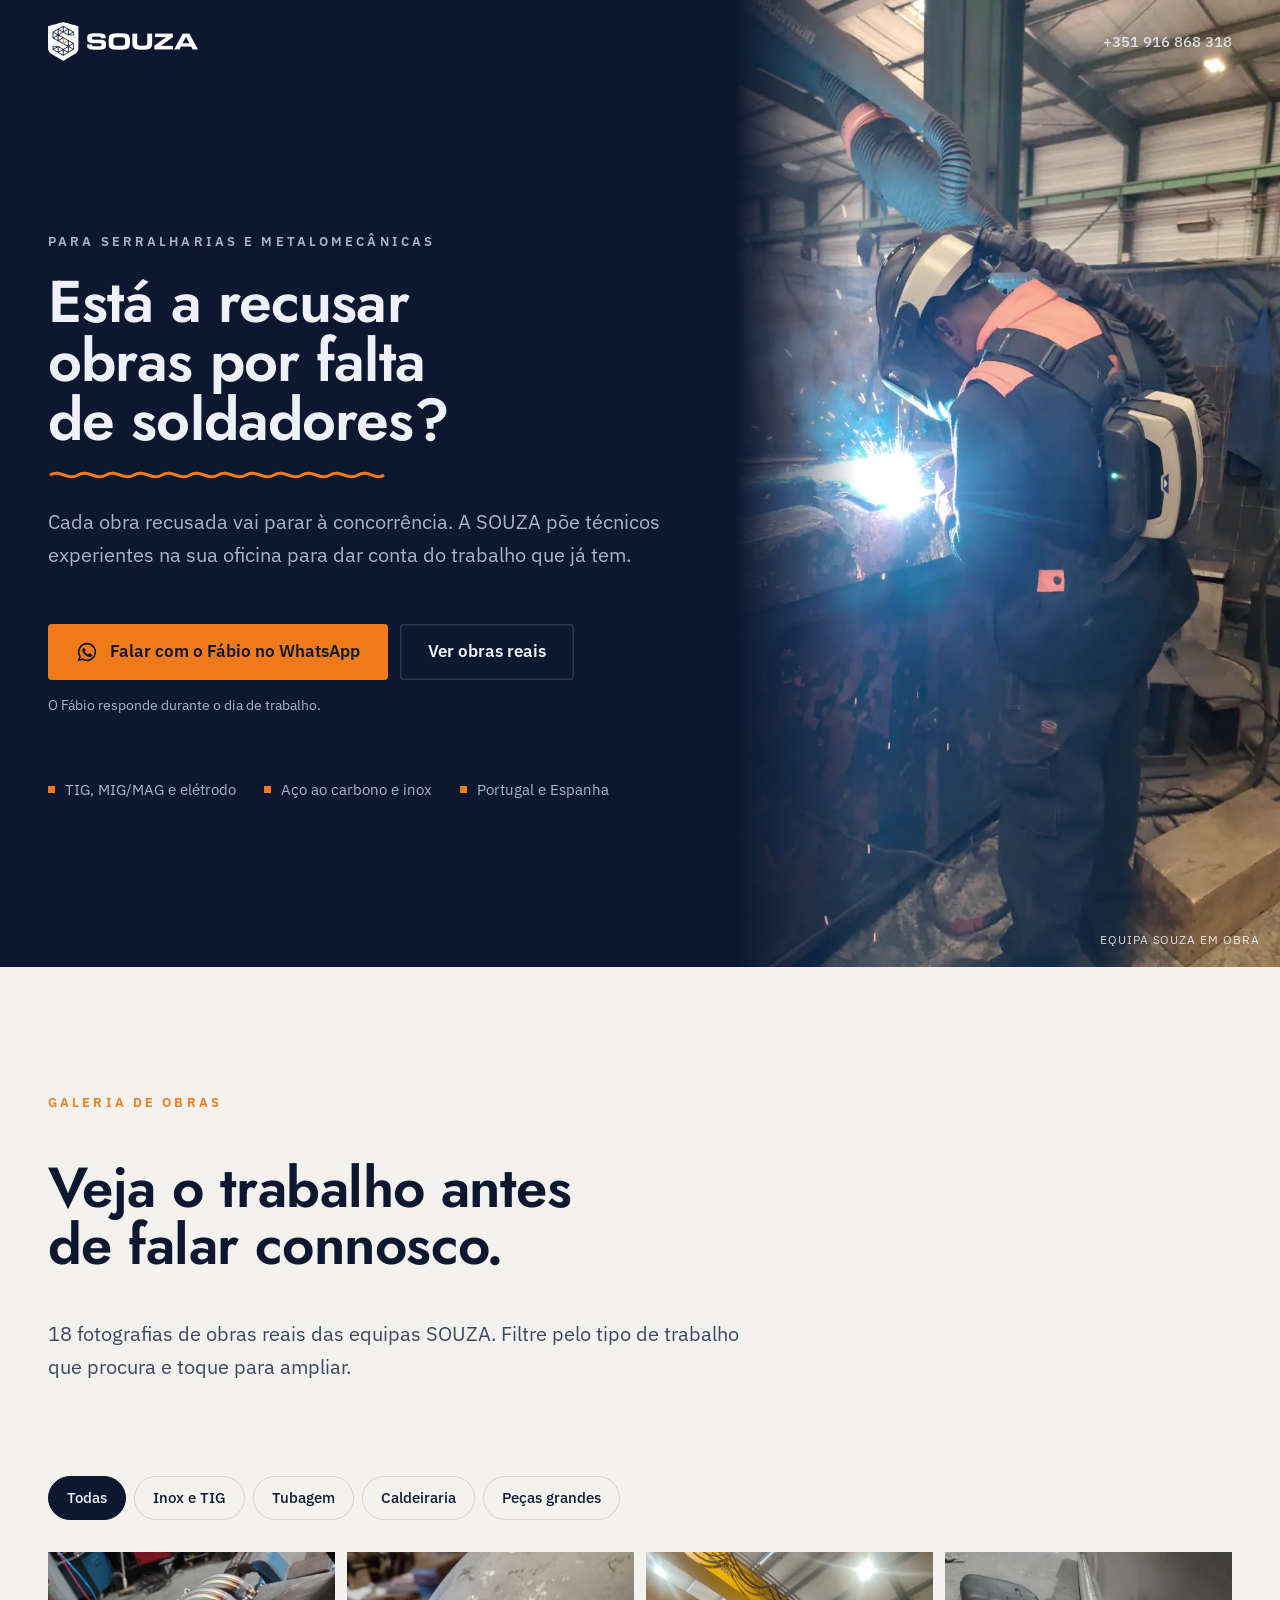
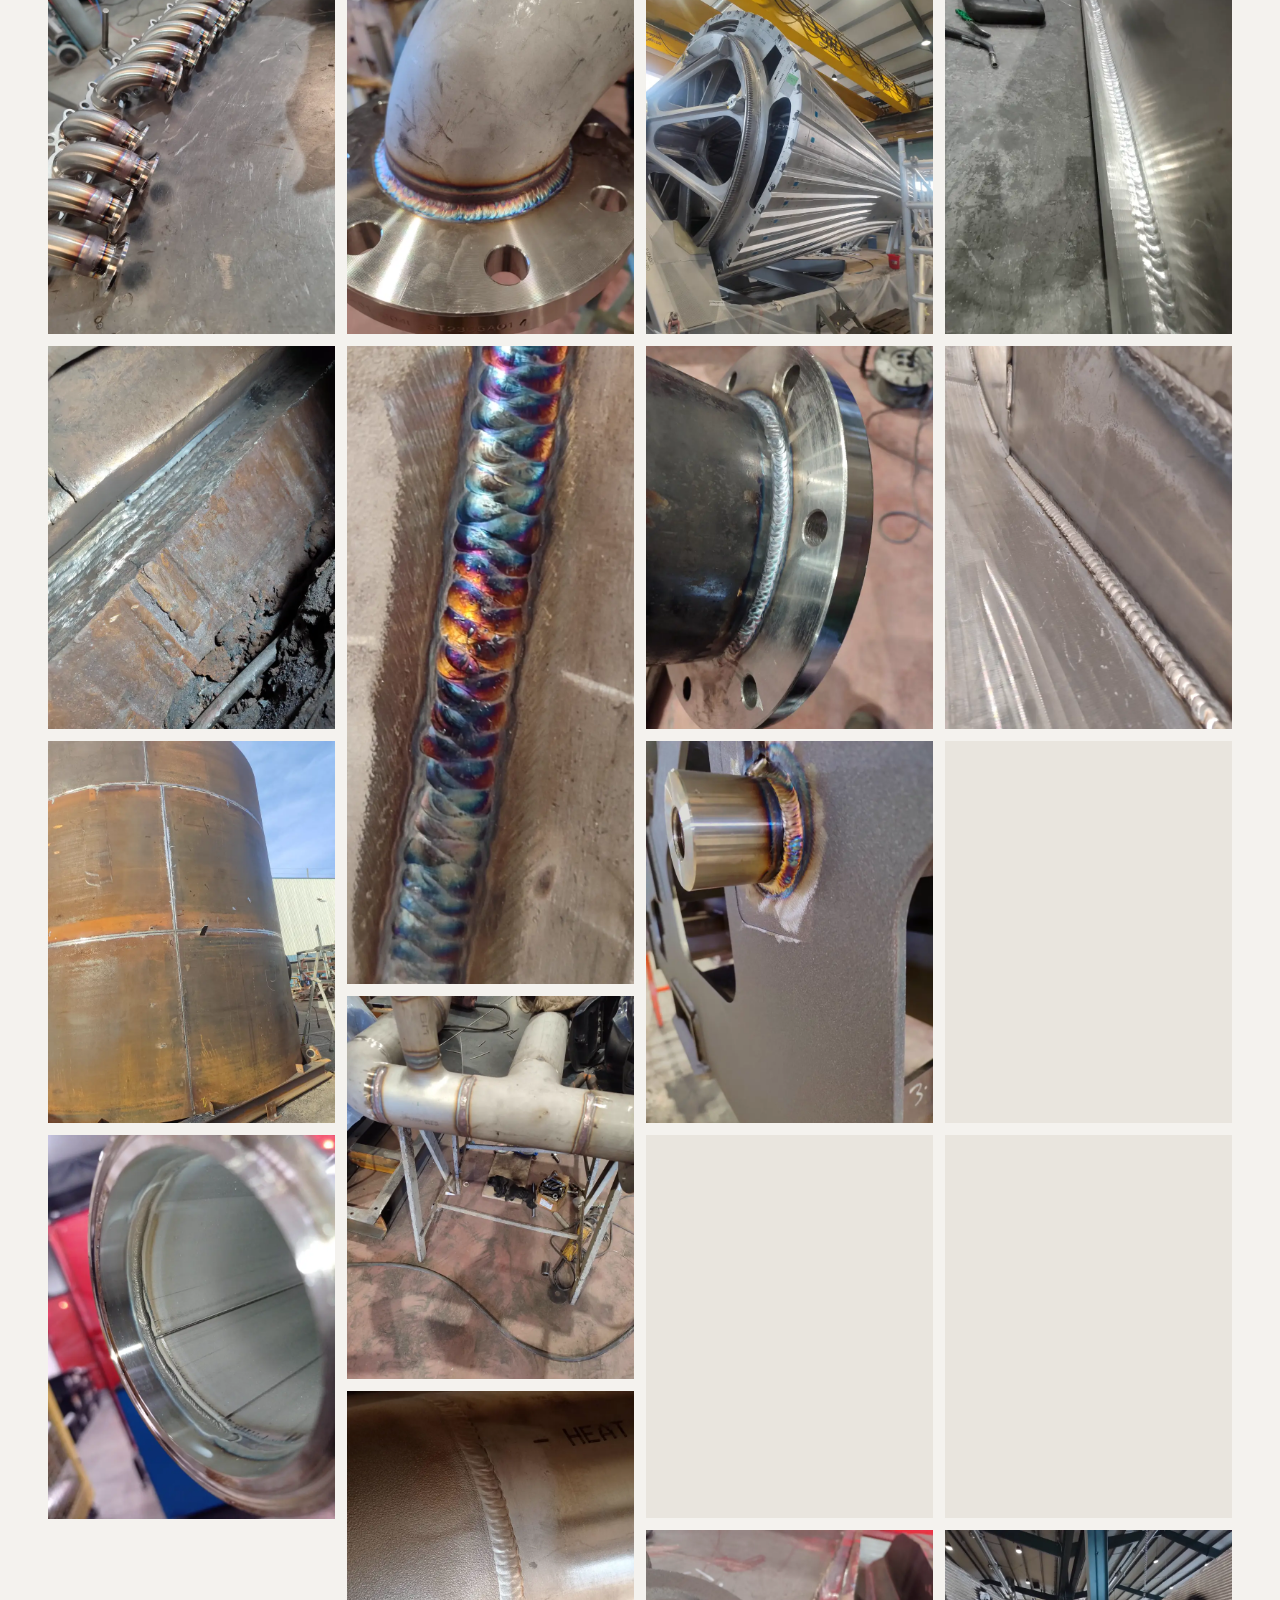
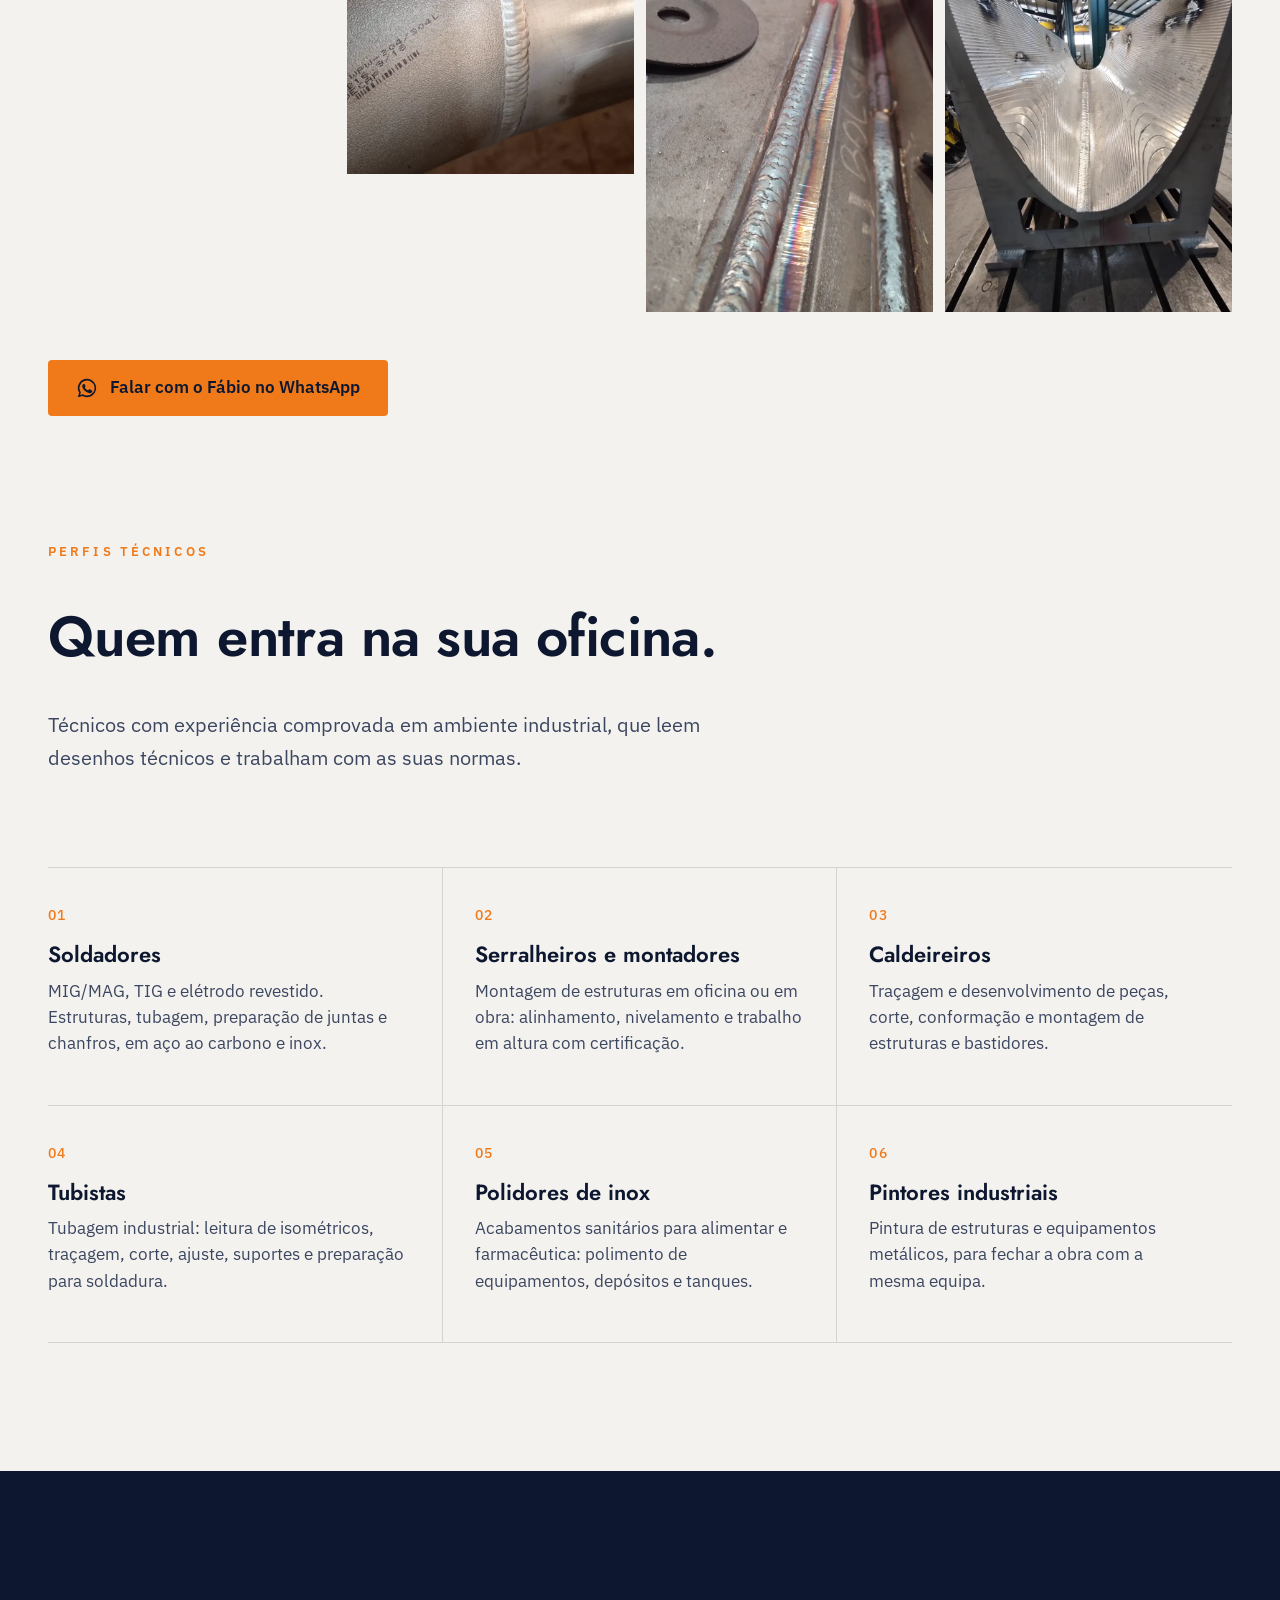
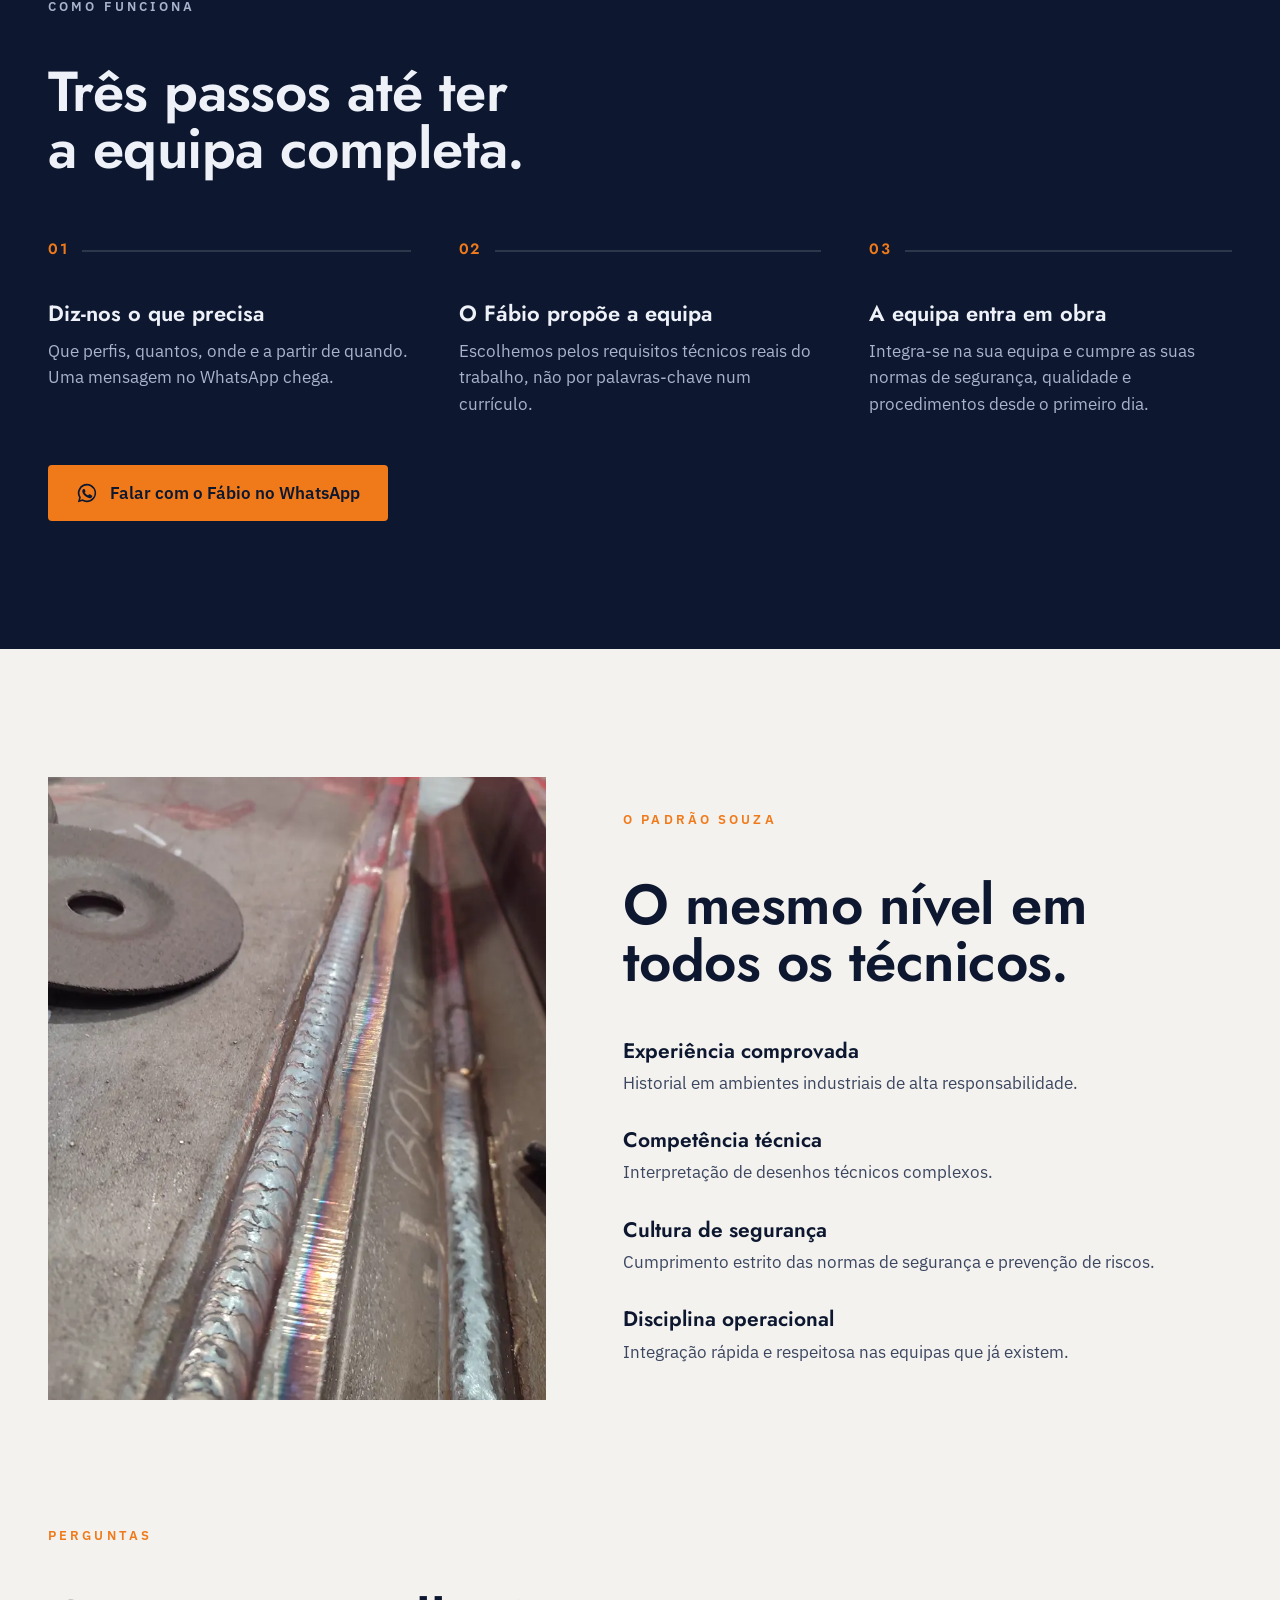
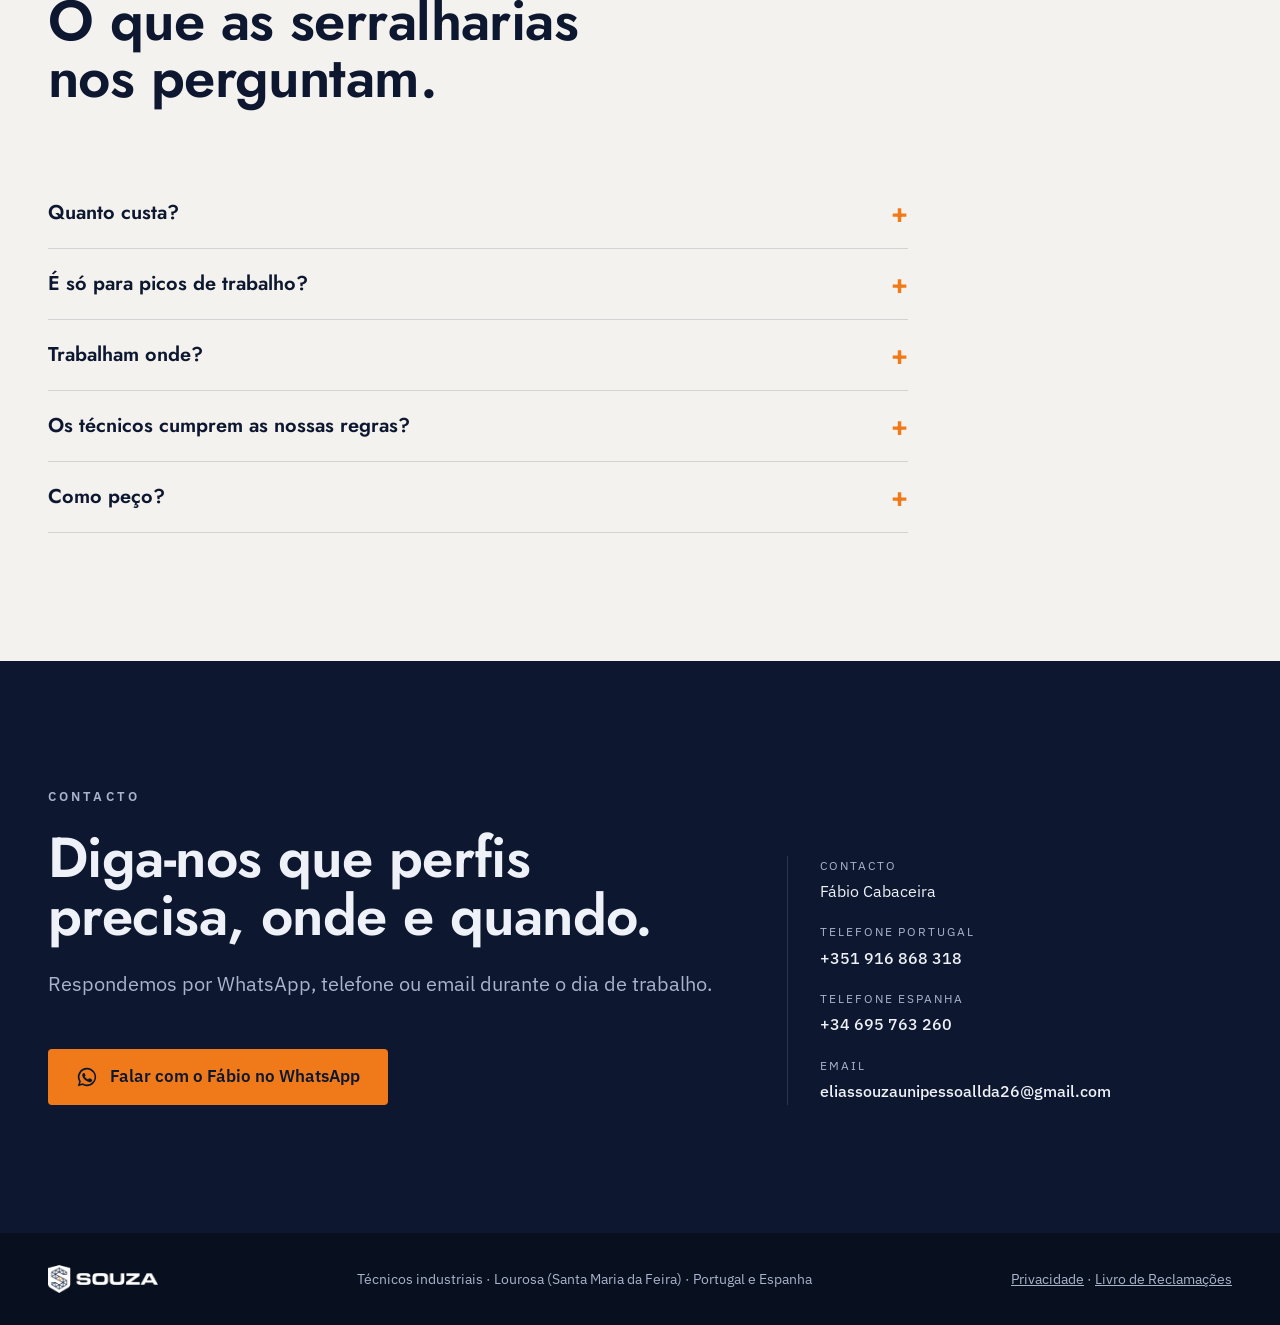
==== a/index.html @ f709b4a4 "Contacto das landings passa todo para o Fábio Co-Authored-By: Claude Opus 5.5 <noreply@anthropic.com" ====
<!doctype html><html lang="pt-PT" data-variante="A"><head><meta name="robots" content="noindex,nofollow"><meta charset="utf-8">
<meta name="viewport" content="width=device-width,initial-scale=1,viewport-fit=cover">
<title>Está a recusar obras por falta de soldadores? | SOUZA</title><meta name="description" content="Veja as obras reais das equipas SOUZA e reforce a sua serralharia com técnicos experientes em soldadura, tubagem e caldeiraria.">
<meta name="robots" content="noindex"><meta name="theme-color" content="#0d1830">
<meta property="og:title" content="Está a recusar obras por falta de soldadores? | SOUZA"><meta property="og:description" content="Veja as obras reais das equipas SOUZA e reforce a sua serralharia com técnicos experientes em soldadura, tubagem e caldeiraria."><meta property="og:type" content="website"><meta property="og:locale" content="pt_PT">
<link rel="icon" href="../assets/img/mark.webp"><link rel="preload" href="../assets/fonts/jost.woff2" as="font" type="font/woff2" crossorigin>
<link rel="stylesheet" href="../assets/souza.css"></head><body>
<main><header class="top"><div class="wrap"><img src="../assets/img/logo-h-branco.webp" width="480" height="124" alt="SOUZA"><a class="tel" href="tel:+351916868318">+351 916 868 318</a></div></header><section class="hero navy" aria-labelledby="h1"><div class="hero-grid">
<div class="hero-copy"><p class="eyebrow">Para serralharias e metalomecânicas</p><h1 id="h1">Está a recusar obras por falta de soldadores?</h1><svg class="bead" viewBox="0 0 340 14" aria-hidden="true"><path d="M2 7c10-6 18 6 28 0s18 6 28 0 18 6 28 0 18 6 28 0 18 6 28 0 18 6 28 0 18 6 28 0 18 6 28 0 18 6 28 0 18 6 28 0 18 6 28 0 18 6 26 0"/></svg><p class="lead">Cada obra recusada vai parar à concorrência. A SOUZA põe técnicos experientes na sua oficina para dar conta do trabalho que já tem.</p>
<div class="ctas"><a class="btn btn-wa" data-wa href="https://wa.me/351916868318"><svg viewBox="0 0 24 24" aria-hidden="true"><path fill="currentColor" d="M12 2a10 10 0 0 0-8.6 15.1L2 22l5-1.3A10 10 0 1 0 12 2Zm0 18.2a8.2 8.2 0 0 1-4.2-1.2l-.3-.2-3 .8.8-2.9-.2-.3A8.2 8.2 0 1 1 12 20.2Zm4.5-6.1c-.2-.1-1.5-.7-1.7-.8s-.4-.1-.6.1-.7.8-.8 1-.3.2-.5.1a6.7 6.7 0 0 1-3.3-2.9c-.2-.4.2-.4.7-1.3.1-.2 0-.3 0-.4l-.8-1.8c-.2-.5-.4-.4-.6-.4h-.5a1 1 0 0 0-.7.3 3 3 0 0 0-.9 2.2 5.2 5.2 0 0 0 1.1 2.8 11.9 11.9 0 0 0 4.6 4c1.7.7 2.4.8 3.2.7a2.8 2.8 0 0 0 1.8-1.3 2.3 2.3 0 0 0 .2-1.3c-.1-.1-.3-.2-.5-.3Z"/></svg>Falar com o Fábio no WhatsApp</a><a class="btn btn-ghost" href="#obras">Ver obras reais</a></div><p class="note">O Fábio responde durante o dia de trabalho.</p><ul class="facts"><li>TIG, MIG/MAG e elétrodo</li><li>Aço ao carbono e inox</li><li>Portugal e Espanha</li></ul></div>
<figure class="hero-media" style="margin:0"><img fetchpriority="high" src="../assets/img/f04-800.webp" srcset="../assets/img/f04-800.webp 800w, ../assets/img/f04-1400.webp 1400w" sizes="(max-width:900px) 100vw, 48vw" width="800" height="1422" alt="Soldador SOUZA a trabalhar, com máscara e proteção"><figcaption>Equipa SOUZA em obra</figcaption></figure>
</div></section><section class="paper" id="obras"><div class="wrap"><div class="sec-head rv"><p class="eyebrow">Galeria de obras</p>
<h2>Veja o trabalho antes de falar connosco.</h2><p class="lead">18 fotografias de obras reais das equipas SOUZA. Filtre pelo tipo de trabalho que procura e toque para ampliar.</p></div>
<div class="chips rv" role="group" aria-label="Filtrar por tipo de trabalho"><button class="chip" type="button" data-f="all" aria-pressed="true">Todas</button><button class="chip" type="button" data-f="inox" aria-pressed="false">Inox e TIG</button><button class="chip" type="button" data-f="tubagem" aria-pressed="false">Tubagem</button><button class="chip" type="button" data-f="caldeiraria" aria-pressed="false">Caldeiraria</button><button class="chip" type="button" data-f="grandes" aria-pressed="false">Peças grandes</button></div><div class="gal"><button type="button" data-t="tubagem" data-big="../assets/img/f01-1400.webp" aria-label="Ampliar: Curvas de tubagem soldadas, prontas para montagem"><img src="../assets/img/f01-800.webp" srcset="../assets/img/f01-800.webp 800w, ../assets/img/f01-1400.webp 1400w" sizes="(max-width:900px) 50vw, 25vw" width="800" height="1066" alt="Curvas de tubagem soldadas, prontas para montagem" loading=lazy decoding=async></button><button type="button" data-t="caldeiraria" data-big="../assets/img/f06-1400.webp" aria-label="Ampliar: Junta soldada em chapa grossa de aço ao carbono"><img src="../assets/img/f06-800.webp" srcset="../assets/img/f06-800.webp 800w, ../assets/img/f06-1400.webp 1400w" sizes="(max-width:900px) 50vw, 25vw" width="800" height="1066" alt="Junta soldada em chapa grossa de aço ao carbono" loading=lazy decoding=async></button><button type="button" data-t="caldeiraria" data-big="../assets/img/f07-1400.webp" aria-label="Ampliar: Virola de aço calandrada e soldada"><img src="../assets/img/f07-800.webp" srcset="../assets/img/f07-800.webp 800w, ../assets/img/f07-1400.webp 1400w" sizes="(max-width:900px) 50vw, 25vw" width="800" height="1066" alt="Virola de aço calandrada e soldada" loading=lazy decoding=async></button><button type="button" data-t="tubagem inox" data-big="../assets/img/f08-1400.webp" aria-label="Ampliar: Anel em inox soldado e acabado"><img src="../assets/img/f08-800.webp" srcset="../assets/img/f08-800.webp 800w, ../assets/img/f08-1400.webp 1400w" sizes="(max-width:900px) 50vw, 25vw" width="800" height="1070" alt="Anel em inox soldado e acabado" loading=lazy decoding=async></button><button type="button" data-t="tubagem inox" data-big="../assets/img/f10-1400.webp" aria-label="Ampliar: Curva em inox soldada a flange, com coloração TIG"><img src="../assets/img/f10-800.webp" srcset="../assets/img/f10-800.webp 800w, ../assets/img/f10-1400.webp 1400w" sizes="(max-width:900px) 50vw, 25vw" width="800" height="1066" alt="Curva em inox soldada a flange, com coloração TIG" loading=lazy decoding=async></button><button type="button" data-t="inox" data-big="../assets/img/f11-1400.webp" aria-label="Ampliar: Cordão TIG em inox com coloração de calor"><img src="../assets/img/f11-800.webp" srcset="../assets/img/f11-800.webp 800w, ../assets/img/f11-1400.webp 1400w" sizes="(max-width:900px) 50vw, 25vw" width="800" height="1778" alt="Cordão TIG em inox com coloração de calor" loading=lazy decoding=async></button><button type="button" data-t="tubagem inox" data-big="../assets/img/f12-1400.webp" aria-label="Ampliar: Tubagem em inox montada em bancada"><img src="../assets/img/f12-800.webp" srcset="../assets/img/f12-800.webp 800w, ../assets/img/f12-1400.webp 1400w" sizes="(max-width:900px) 50vw, 25vw" width="800" height="1066" alt="Tubagem em inox montada em bancada" loading=lazy decoding=async></button><button type="button" data-t="tubagem inox" data-big="../assets/img/f13-1400.webp" aria-label="Ampliar: Soldadura circunferencial em tubo de inox"><img src="../assets/img/f13-800.webp" srcset="../assets/img/f13-800.webp 800w, ../assets/img/f13-1400.webp 1400w" sizes="(max-width:900px) 50vw, 25vw" width="800" height="1070" alt="Soldadura circunferencial em tubo de inox" loading=lazy decoding=async></button><button type="button" data-t="grandes" data-big="../assets/img/f15-1400.webp" aria-label="Ampliar: Peça de grande dimensão em montagem na nave"><img src="../assets/img/f15-800.webp" srcset="../assets/img/f15-800.webp 800w, ../assets/img/f15-1400.webp 1400w" sizes="(max-width:900px) 50vw, 25vw" width="800" height="1066" alt="Peça de grande dimensão em montagem na nave" loading=lazy decoding=async></button><button type="button" data-t="tubagem" data-big="../assets/img/f16-1400.webp" aria-label="Ampliar: Flange soldada a tubo de aço"><img src="../assets/img/f16-800.webp" srcset="../assets/img/f16-800.webp 800w, ../assets/img/f16-1400.webp 1400w" sizes="(max-width:900px) 50vw, 25vw" width="800" height="1066" alt="Flange soldada a tubo de aço" loading=lazy decoding=async></button><button type="button" data-t="caldeiraria" data-big="../assets/img/f17-1400.webp" aria-label="Ampliar: Soldadura em veio e chapa de máquina"><img src="../assets/img/f17-800.webp" srcset="../assets/img/f17-800.webp 800w, ../assets/img/f17-1400.webp 1400w" sizes="(max-width:900px) 50vw, 25vw" width="800" height="1066" alt="Soldadura em veio e chapa de máquina" loading=lazy decoding=async></button><button type="button" data-t="inox grandes" data-big="../assets/img/f18-1400.webp" aria-label="Ampliar: Cordão contínuo sobre superfície fresada em alumínio"><img src="../assets/img/f18-800.webp" srcset="../assets/img/f18-800.webp 800w, ../assets/img/f18-1400.webp 1400w" sizes="(max-width:900px) 50vw, 25vw" width="800" height="1066" alt="Cordão contínuo sobre superfície fresada em alumínio" loading=lazy decoding=async></button><button type="button" data-t="inox" data-big="../assets/img/f20-1400.webp" aria-label="Ampliar: Cordão longo de soldadura em chapa"><img src="../assets/img/f20-800.webp" srcset="../assets/img/f20-800.webp 800w, ../assets/img/f20-1400.webp 1400w" sizes="(max-width:900px) 50vw, 25vw" width="800" height="1066" alt="Cordão longo de soldadura em chapa" loading=lazy decoding=async></button><button type="button" data-t="inox grandes" data-big="../assets/img/f22-1400.webp" aria-label="Ampliar: Cordão de soldadura em chapa de grande dimensão"><img src="../assets/img/f22-800.webp" srcset="../assets/img/f22-800.webp 800w, ../assets/img/f22-1400.webp 1400w" sizes="(max-width:900px) 50vw, 25vw" width="800" height="1066" alt="Cordão de soldadura em chapa de grande dimensão" loading=lazy decoding=async></button><button type="button" data-t="caldeiraria" data-big="../assets/img/f24-1400.webp" aria-label="Ampliar: Cordões de soldadura sobre placa de aço"><img src="../assets/img/f24-800.webp" srcset="../assets/img/f24-800.webp 800w, ../assets/img/f24-1400.webp 1400w" sizes="(max-width:900px) 50vw, 25vw" width="800" height="1066" alt="Cordões de soldadura sobre placa de aço" loading=lazy decoding=async></button><button type="button" data-t="grandes" data-big="../assets/img/f25-1400.webp" aria-label="Ampliar: Superfície curva de grande dimensão com cordões"><img src="../assets/img/f25-800.webp" srcset="../assets/img/f25-800.webp 800w, ../assets/img/f25-1400.webp 1400w" sizes="(max-width:900px) 50vw, 25vw" width="800" height="1066" alt="Superfície curva de grande dimensão com cordões" loading=lazy decoding=async></button><button type="button" data-t="grandes caldeiraria" data-big="../assets/img/f26-1400.webp" aria-label="Ampliar: Estrutura de reforço em aço, soldada em série"><img src="../assets/img/f26-800.webp" srcset="../assets/img/f26-800.webp 800w, ../assets/img/f26-1400.webp 1400w" sizes="(max-width:900px) 50vw, 25vw" width="800" height="1066" alt="Estrutura de reforço em aço, soldada em série" loading=lazy decoding=async></button><button type="button" data-t="grandes" data-big="../assets/img/f27-1400.webp" aria-label="Ampliar: Berço de grande dimensão em montagem"><img src="../assets/img/f27-800.webp" srcset="../assets/img/f27-800.webp 800w, ../assets/img/f27-1400.webp 1400w" sizes="(max-width:900px) 50vw, 25vw" width="800" height="1066" alt="Berço de grande dimensão em montagem" loading=lazy decoding=async></button></div>
<dialog class="lb"><form method="dialog"><button aria-label="Fechar">×</button></form><img src="" alt="" width="800" height="1066"><p></p></dialog>
<div class="ctas rv"><a class="btn btn-wa" data-wa href="https://wa.me/351916868318"><svg viewBox="0 0 24 24" aria-hidden="true"><path fill="currentColor" d="M12 2a10 10 0 0 0-8.6 15.1L2 22l5-1.3A10 10 0 1 0 12 2Zm0 18.2a8.2 8.2 0 0 1-4.2-1.2l-.3-.2-3 .8.8-2.9-.2-.3A8.2 8.2 0 1 1 12 20.2Zm4.5-6.1c-.2-.1-1.5-.7-1.7-.8s-.4-.1-.6.1-.7.8-.8 1-.3.2-.5.1a6.7 6.7 0 0 1-3.3-2.9c-.2-.4.2-.4.7-1.3.1-.2 0-.3 0-.4l-.8-1.8c-.2-.5-.4-.4-.6-.4h-.5a1 1 0 0 0-.7.3 3 3 0 0 0-.9 2.2 5.2 5.2 0 0 0 1.1 2.8 11.9 11.9 0 0 0 4.6 4c1.7.7 2.4.8 3.2.7a2.8 2.8 0 0 0 1.8-1.3 2.3 2.3 0 0 0 .2-1.3c-.1-.1-.3-.2-.5-.3Z"/></svg>Falar com o Fábio no WhatsApp</a></div></div></section><section class="paper" id="perfis"><div class="wrap"><div class="sec-head rv"><p class="eyebrow">Perfis técnicos</p>
<h2>Quem entra na sua oficina.</h2><p class="lead">Técnicos com experiência comprovada em ambiente industrial, que leem desenhos técnicos e trabalham com as suas normas.</p></div>
<div class="profiles"><div class="profile rv" data-d="0"><span class="n">01</span><h3>Soldadores</h3><p>MIG/MAG, TIG e elétrodo revestido. Estruturas, tubagem, preparação de juntas e chanfros, em aço ao carbono e inox.</p></div><div class="profile rv" data-d="70"><span class="n">02</span><h3>Serralheiros e montadores</h3><p>Montagem de estruturas em oficina ou em obra: alinhamento, nivelamento e trabalho em altura com certificação.</p></div><div class="profile rv" data-d="140"><span class="n">03</span><h3>Caldeireiros</h3><p>Traçagem e desenvolvimento de peças, corte, conformação e montagem de estruturas e bastidores.</p></div><div class="profile rv" data-d="0"><span class="n">04</span><h3>Tubistas</h3><p>Tubagem industrial: leitura de isométricos, traçagem, corte, ajuste, suportes e preparação para soldadura.</p></div><div class="profile rv" data-d="70"><span class="n">05</span><h3>Polidores de inox</h3><p>Acabamentos sanitários para alimentar e farmacêutica: polimento de equipamentos, depósitos e tanques.</p></div><div class="profile rv" data-d="140"><span class="n">06</span><h3>Pintores industriais</h3><p>Pintura de estruturas e equipamentos metálicos, para fechar a obra com a mesma equipa.</p></div></div></div></section><section class="navy" id="como"><div class="wrap"><div class="sec-head rv"><p class="eyebrow">Como funciona</p>
<h2>Três passos até ter a equipa completa.</h2></div>
<ol class="steps"><li class="rv"><h3>Diz-nos o que precisa</h3><p>Que perfis, quantos, onde e a partir de quando. Uma mensagem no WhatsApp chega.</p></li>
<li class="rv" data-d="90"><h3>O Fábio propõe a equipa</h3><p>Escolhemos pelos requisitos técnicos reais do trabalho, não por palavras-chave num currículo.</p></li>
<li class="rv" data-d="180"><h3>A equipa entra em obra</h3><p>Integra-se na sua equipa e cumpre as suas normas de segurança, qualidade e procedimentos desde o primeiro dia.</p></li></ol>
<div class="ctas rv"><a class="btn btn-wa" data-wa href="https://wa.me/351916868318"><svg viewBox="0 0 24 24" aria-hidden="true"><path fill="currentColor" d="M12 2a10 10 0 0 0-8.6 15.1L2 22l5-1.3A10 10 0 1 0 12 2Zm0 18.2a8.2 8.2 0 0 1-4.2-1.2l-.3-.2-3 .8.8-2.9-.2-.3A8.2 8.2 0 1 1 12 20.2Zm4.5-6.1c-.2-.1-1.5-.7-1.7-.8s-.4-.1-.6.1-.7.8-.8 1-.3.2-.5.1a6.7 6.7 0 0 1-3.3-2.9c-.2-.4.2-.4.7-1.3.1-.2 0-.3 0-.4l-.8-1.8c-.2-.5-.4-.4-.6-.4h-.5a1 1 0 0 0-.7.3 3 3 0 0 0-.9 2.2 5.2 5.2 0 0 0 1.1 2.8 11.9 11.9 0 0 0 4.6 4c1.7.7 2.4.8 3.2.7a2.8 2.8 0 0 0 1.8-1.3 2.3 2.3 0 0 0 .2-1.3c-.1-.1-.3-.2-.5-.3Z"/></svg>Falar com o Fábio no WhatsApp</a></div></div></section><section class="paper" id="padrao"><div class="wrap std"><figure class="rv"><img src="../assets/img/f20-800.webp" srcset="../assets/img/f20-800.webp 800w, ../assets/img/f20-1400.webp 1400w" sizes="(max-width:900px) 100vw, 45vw" width="800" height="1066" alt="Cordão longo de soldadura em chapa" loading=lazy decoding=async></figure>
<div><div class="sec-head rv" style="margin-bottom:var(--s5)"><p class="eyebrow">O padrão SOUZA</p><h2>O mesmo nível em todos os técnicos.</h2></div>
<dl><div class="rv"><dt>Experiência comprovada</dt><dd>Historial em ambientes industriais de alta responsabilidade.</dd></div>
<div class="rv"><dt>Competência técnica</dt><dd>Interpretação de desenhos técnicos complexos.</dd></div>
<div class="rv"><dt>Cultura de segurança</dt><dd>Cumprimento estrito das normas de segurança e prevenção de riscos.</dd></div>
<div class="rv"><dt>Disciplina operacional</dt><dd>Integração rápida e respeitosa nas equipas que já existem.</dd></div></dl></div></div></section><section class="paper" id="faq"><div class="wrap"><div class="sec-head rv"><p class="eyebrow">Perguntas</p>
<h2>O que as serralharias nos perguntam.</h2></div><div class="faq rv"><details><summary>Quanto custa?</summary><p>Depende dos perfis, do número de técnicos, do local e da duração. O Fábio faz-lhe uma proposta pelo WhatsApp depois de perceber o trabalho.</p></details><details><summary>É só para picos de trabalho?</summary><p>É para quando a sua equipa não chega: um pico de encomendas, uma obra com prazo apertado ou um trabalho fora da oficina.</p></details><details><summary>Trabalham onde?</summary><p>Em Portugal e em Espanha. A sede é em Lourosa, Santa Maria da Feira.</p></details><details><summary>Os técnicos cumprem as nossas regras?</summary><p>Sim. Adaptam-se às normas de segurança, qualidade e procedimentos internos do cliente desde o primeiro dia.</p></details><details><summary>Como peço?</summary><p>Carregue no botão do WhatsApp e diga que perfis precisa, onde e quando. Também pode ligar para +351 916 868 318.</p></details></div></div></section><section class="navy final" id="contacto"><div class="wrap"><div class="rv"><p class="eyebrow">Contacto</p>
<h2>Diga-nos que perfis precisa, onde e quando.</h2><p class="lead" style="margin-top:var(--s3)">Respondemos por WhatsApp, telefone ou email durante o dia de trabalho.</p>
<div class="ctas"><a class="btn btn-wa" data-wa href="https://wa.me/351916868318"><svg viewBox="0 0 24 24" aria-hidden="true"><path fill="currentColor" d="M12 2a10 10 0 0 0-8.6 15.1L2 22l5-1.3A10 10 0 1 0 12 2Zm0 18.2a8.2 8.2 0 0 1-4.2-1.2l-.3-.2-3 .8.8-2.9-.2-.3A8.2 8.2 0 1 1 12 20.2Zm4.5-6.1c-.2-.1-1.5-.7-1.7-.8s-.4-.1-.6.1-.7.8-.8 1-.3.2-.5.1a6.7 6.7 0 0 1-3.3-2.9c-.2-.4.2-.4.7-1.3.1-.2 0-.3 0-.4l-.8-1.8c-.2-.5-.4-.4-.6-.4h-.5a1 1 0 0 0-.7.3 3 3 0 0 0-.9 2.2 5.2 5.2 0 0 0 1.1 2.8 11.9 11.9 0 0 0 4.6 4c1.7.7 2.4.8 3.2.7a2.8 2.8 0 0 0 1.8-1.3 2.3 2.3 0 0 0 .2-1.3c-.1-.1-.3-.2-.5-.3Z"/></svg>Falar com o Fábio no WhatsApp</a></div></div>
<div class="contact rv" data-d="120"><div><small>Contacto</small>Fábio Cabaceira</div>
<div><small>Telefone Portugal</small><a href="tel:+351916868318">+351 916 868 318</a></div>
<div><small>Telefone Espanha</small><a href="tel:+34695763260">+34 695 763 260</a></div>
<div><small>Email</small><a href="mailto:eliassouzaunipessoallda26@gmail.com">eliassouzaunipessoallda26@gmail.com</a></div></div></div></section></main><footer><div class="wrap"><img src="../assets/img/logo-h-branco.webp" width="480" height="124" alt="SOUZA" loading="lazy">
<span>Técnicos industriais · Lourosa (Santa Maria da Feira) · Portugal e Espanha</span>
<span><a href="https://eliassouza.com/pt/privacidade">Privacidade</a> · <a href="https://www.livroreclamacoes.pt/">Livro de Reclamações</a></span></div></footer><div class="sticky"><a class="btn btn-wa" data-wa href="https://wa.me/351916868318"><svg viewBox="0 0 24 24" aria-hidden="true"><path fill="currentColor" d="M12 2a10 10 0 0 0-8.6 15.1L2 22l5-1.3A10 10 0 1 0 12 2Zm0 18.2a8.2 8.2 0 0 1-4.2-1.2l-.3-.2-3 .8.8-2.9-.2-.3A8.2 8.2 0 1 1 12 20.2Zm4.5-6.1c-.2-.1-1.5-.7-1.7-.8s-.4-.1-.6.1-.7.8-.8 1-.3.2-.5.1a6.7 6.7 0 0 1-3.3-2.9c-.2-.4.2-.4.7-1.3.1-.2 0-.3 0-.4l-.8-1.8c-.2-.5-.4-.4-.6-.4h-.5a1 1 0 0 0-.7.3 3 3 0 0 0-.9 2.2 5.2 5.2 0 0 0 1.1 2.8 11.9 11.9 0 0 0 4.6 4c1.7.7 2.4.8 3.2.7a2.8 2.8 0 0 0 1.8-1.3 2.3 2.3 0 0 0 .2-1.3c-.1-.1-.3-.2-.5-.3Z"/></svg>Falar com o Fábio no WhatsApp</a></div><script src="../assets/souza.js" defer></script></body></html>
---- assets/souza.css ----
@font-face{font-family:Jost;src:url(fonts/jost.woff2) format("woff2");font-weight:300 800;font-display:swap}
@font-face{font-family:"IBM Plex Sans";src:url(fonts/plex.woff2) format("woff2");font-weight:300 700;font-display:swap}
:root{
  --navy:#0d1830;--navy-2:#14223f;--navy-3:#1c2d52;--orange:#f07a1a;--orange-2:#ff9440;
  --paper:#f4f2ee;--paper-2:#e9e5de;--ink:#0d1830;--ink-2:#3b4660;--line:rgba(13,24,48,.14);
  --on-navy:#eef1f7;--on-navy-2:#a9b4cb;--line-navy:rgba(238,241,247,.14);
  --f-title:Jost,"Segoe UI",sans-serif;--f-body:"IBM Plex Sans","Segoe UI",sans-serif;
  --s1:8px;--s2:16px;--s3:24px;--s4:32px;--s5:48px;--s6:72px;--s7:clamp(64px,10vw,144px);
  --wrap:1200px;--r:4px;--ease:cubic-bezier(.2,.7,.2,1)}
*,*::before,*::after{box-sizing:border-box}
html{-webkit-text-size-adjust:100%;scroll-behavior:smooth}
body{margin:0;background:var(--paper);color:var(--ink);font:400 18px/1.6 var(--f-body);overflow-x:hidden}
img{display:block;max-width:100%;height:auto}
a{color:inherit}
:focus-visible{outline:3px solid var(--orange);outline-offset:3px}
.wrap{width:min(var(--wrap),100% - 2*clamp(20px,5vw,48px));margin-inline:auto}
.eyebrow{font:600 13px/1.2 var(--f-body);letter-spacing:.24em;text-transform:uppercase;color:var(--orange);margin:0 0 var(--s3)}
h1,h2,h3{font-family:var(--f-title);margin:0;text-wrap:balance}
h1{font-weight:600;font-size:clamp(36px,4.6vw,68px);line-height:1;letter-spacing:-.015em}
h2{font-weight:600;font-size:clamp(32px,4.4vw,58px);line-height:1.02;letter-spacing:-.01em}
h3{font-weight:600;font-size:22px;line-height:1.2}
.lead{font-size:clamp(18px,1.6vw,21px);max-width:58ch;color:var(--ink-2)}
.navy .lead,.navy p{color:var(--on-navy-2)}
section{padding-block:var(--s7)}
.navy{background:var(--navy);color:var(--on-navy)}
section.paper+section.paper{padding-top:0}
.sec-head{display:grid;gap:var(--s3);margin-bottom:var(--s6);max-width:820px}
/* header */
.top{position:absolute;inset:0 0 auto;z-index:5;padding-block:22px}
.top .wrap{display:flex;align-items:center;justify-content:space-between;gap:16px}
.top img{width:150px;height:auto}
.top .tel{font:500 15px var(--f-body);color:var(--on-navy);text-decoration:none;opacity:.85}
.top .tel:hover{opacity:1}
/* buttons */
.btn{display:inline-flex;align-items:center;justify-content:center;gap:12px;min-height:56px;padding:0 28px;border-radius:var(--r);font:600 17px/1 var(--f-body);text-decoration:none;cursor:pointer;border:0;transition:transform .25s var(--ease),background .25s}
.btn-wa{background:var(--orange);color:var(--navy)}
.btn-wa:hover{background:var(--orange-2);transform:translateY(-2px)}
.btn-wa svg{width:22px;height:22px;flex:none}
.btn-ghost{background:transparent;color:var(--on-navy);box-shadow:inset 0 0 0 1.5px var(--line-navy)}
.btn-ghost:hover{box-shadow:inset 0 0 0 1.5px var(--on-navy)}
.paper .btn-ghost{color:var(--ink);box-shadow:inset 0 0 0 1.5px var(--line)}
.ctas{display:flex;flex-wrap:wrap;gap:12px;margin-top:var(--s5)}
.note{font-size:14px;color:var(--on-navy-2);margin-top:14px}
/* hero */
.hero{position:relative;padding:0;min-height:100svh;display:grid;align-items:stretch;overflow:hidden}
.hero-grid{display:grid;grid-template-columns:1.15fr .85fr;min-height:100svh}
.hero-copy{padding:clamp(104px,13vh,140px) clamp(20px,5vw,72px) var(--s5) max(calc((100vw - var(--wrap))/2),clamp(20px,5vw,48px));display:flex;flex-direction:column;justify-content:center}
.hero-copy .lead{margin-top:var(--s3)}
.hero .ctas{margin-top:var(--s4)}
.hero-media{position:relative;overflow:hidden}
.hero-media img{width:100%;height:100%;object-fit:cover;object-position:30% 40%;animation:heroIn 1.6s var(--ease) both}
.hero-media::after{content:"";position:absolute;inset:0;background:linear-gradient(90deg,var(--navy) 0,rgba(13,24,48,0) 22%)}
.hero-media figcaption{position:absolute;right:20px;bottom:18px;z-index:2;font-size:12px;letter-spacing:.08em;color:#fff;opacity:.8;text-transform:uppercase}
@keyframes heroIn{from{transform:scale(1.08);opacity:.4}to{transform:none;opacity:1}}
.bead{display:block;width:min(340px,70%);height:14px;margin-top:18px}
.bead path{stroke:var(--orange);stroke-width:3;fill:none;stroke-dasharray:420;stroke-dashoffset:420;animation:bead 1.4s .5s var(--ease) forwards}
@keyframes bead{to{stroke-dashoffset:0}}
.facts{display:flex;flex-wrap:wrap;gap:10px 28px;margin:var(--s5) 0 0;padding:0;list-style:none;font-size:15px;color:var(--on-navy-2)}
.facts li::before{content:"";display:inline-block;width:7px;height:7px;background:var(--orange);margin-right:10px;transform:translateY(-2px)}
/* proof strip */
.strip{display:grid;grid-template-columns:repeat(4,1fr);gap:clamp(8px,1.2vw,16px)}
.strip figure{margin:0;aspect-ratio:3/4;overflow:hidden;background:var(--paper-2)}
.strip figure:nth-child(even){margin-top:var(--s6)}
.strip img{width:100%;height:100%;object-fit:cover;transition:transform 1.2s var(--ease)}
.strip figure:hover img{transform:scale(1.04)}
.cap{font-size:14px;color:var(--ink-2);margin-top:var(--s3)}
/* profiles */
.profiles{display:grid;grid-template-columns:repeat(3,1fr);border-top:1px solid var(--line)}
.profile{padding:var(--s4) var(--s4) var(--s5) 0;border-bottom:1px solid var(--line)}
.profile:not(:nth-child(3n)){border-right:1px solid var(--line);margin-right:0}
.profile:not(:nth-child(3n+1)){padding-left:var(--s4)}
.profile .n{font:500 14px var(--f-body);color:var(--orange);letter-spacing:.1em}
.profile h3{margin:12px 0 10px}
.profile p{margin:0;color:var(--ink-2);font-size:16.5px}
.navy .profiles,.navy .profile{border-color:var(--line-navy)}
/* steps */
.steps{display:grid;grid-template-columns:repeat(3,1fr);gap:var(--s5);counter-reset:s;margin:0;padding:0;list-style:none}
.steps li{counter-increment:s;position:relative;padding-top:var(--s5);border-top:2px solid var(--line-navy)}
.steps li::before{content:"0" counter(s);position:absolute;top:-14px;left:0;background:var(--navy);padding-right:14px;font:600 15px var(--f-title);color:var(--orange);letter-spacing:.1em}
.steps h3{margin-bottom:12px}
.steps p{margin:0;font-size:16.5px}
/* standard */
.std{display:grid;grid-template-columns:minmax(0,.9fr) minmax(0,1.1fr);gap:clamp(32px,6vw,96px);align-items:center}
.std figure{margin:0;width:100%;aspect-ratio:4/5;overflow:hidden;background:var(--paper-2)}
.std figure img{width:100%;height:100%;object-fit:cover}
.std dl{margin:0;display:grid;gap:var(--s4)}
.std dt{font:600 21px/1.2 var(--f-title)}
.std dd{margin:6px 0 0;color:var(--ink-2);font-size:16.5px}
/* sectors */
.sectors{display:grid;grid-template-columns:repeat(4,1fr);gap:1px;background:var(--line);border:1px solid var(--line)}
.sectors div{background:var(--paper);padding:var(--s4)}
.sectors b{display:block;font:600 19px/1.2 var(--f-title);margin-bottom:8px}
.sectors span{font-size:15.5px;color:var(--ink-2)}
/* faq */
.faq{max-width:860px}
.faq details{border-bottom:1px solid var(--line);padding:22px 0}
.faq summary{cursor:pointer;list-style:none;font:600 20px/1.3 var(--f-title);display:flex;justify-content:space-between;gap:20px}
.faq summary::-webkit-details-marker{display:none}
.faq summary::after{content:"+";color:var(--orange);font-size:26px;line-height:1;transition:transform .3s var(--ease)}
.faq details[open] summary::after{transform:rotate(45deg)}
.faq p{margin:14px 0 0;color:var(--ink-2);max-width:65ch}
/* final cta */
.final{position:relative;overflow:hidden}
.final .wrap{display:grid;grid-template-columns:1.2fr .8fr;gap:var(--s6);align-items:end}
.contact{display:grid;gap:18px;font-size:16px;border-left:1px solid var(--line-navy);padding-left:var(--s4)}
.contact small{display:block;font-size:12px;letter-spacing:.16em;text-transform:uppercase;color:var(--on-navy-2);margin-bottom:4px}
.contact a{text-decoration:none;color:var(--on-navy);font-weight:500}
.contact a:hover{color:var(--orange)}
footer{background:#08101f;color:var(--on-navy-2);font-size:14px;padding:32px 0 calc(32px + env(safe-area-inset-bottom))}
footer .wrap{display:flex;flex-wrap:wrap;gap:12px 28px;justify-content:space-between;align-items:center}
footer img{width:110px}
footer a{color:var(--on-navy-2)}
/* sticky mobile cta */
.sticky{position:fixed;left:12px;right:12px;bottom:calc(12px + env(safe-area-inset-bottom));z-index:20;display:none;transform:translateY(140%);transition:transform .45s var(--ease)}
.sticky.on{transform:none}
.sticky .btn{width:100%;box-shadow:0 10px 30px rgba(8,16,31,.35)}
/* reveal */
.rv{opacity:0;transform:translateY(28px);transition:opacity .8s var(--ease),transform .8s var(--ease)}
.rv.in{opacity:1;transform:none}
/* ---- inovação A: galeria ---- */
.chips{display:flex;flex-wrap:wrap;gap:8px;margin-bottom:var(--s4)}
.chip{font:500 15px var(--f-body);padding:10px 18px;min-height:44px;border-radius:999px;border:1.5px solid var(--line);background:transparent;color:var(--ink);cursor:pointer}
.chip[aria-pressed=true]{background:var(--navy);color:var(--on-navy);border-color:var(--navy)}
.gal{columns:4 220px;column-gap:12px}
.gal button{display:block;width:100%;margin:0 0 12px;padding:0;border:0;background:var(--paper-2);cursor:zoom-in;break-inside:avoid;overflow:hidden}
.gal button[hidden]{display:none}
.gal img{width:100%;transition:transform .9s var(--ease)}
.gal button:hover img{transform:scale(1.04)}
.lb{border:0;padding:0;background:transparent;max-width:min(92vw,1000px);max-height:92vh}
.lb::backdrop{background:rgba(8,16,31,.92)}
.lb img{max-height:86vh;width:auto;height:auto;margin:auto}
.lb form{position:fixed;top:16px;right:16px}
.lb button{min-width:48px;min-height:48px;border-radius:50%;border:0;background:var(--orange);color:var(--navy);font:600 22px var(--f-body);cursor:pointer}
.lb p{color:var(--on-navy);text-align:center;font-size:15px;margin:10px 0 0}
/* ---- inovação B: diagnóstico ---- */
.diag{background:var(--navy-2);border:1px solid var(--line-navy);padding:clamp(20px,3vw,36px);margin-top:var(--s5);display:grid;gap:22px;max-width:640px}
.diag fieldset{border:0;margin:0;padding:0}
.diag legend{font:600 15px var(--f-body);color:var(--on-navy);margin-bottom:10px}
.diag legend span{color:var(--orange);margin-right:8px}
.diag .opts{display:flex;flex-wrap:wrap;gap:8px}
.diag label.o{position:relative}
.diag label.o input{position:absolute;opacity:0;inset:0;cursor:pointer}
.diag label.o span{display:inline-flex;align-items:center;min-height:44px;padding:8px 16px;border-radius:999px;border:1.5px solid var(--line-navy);font-size:15px;color:var(--on-navy)}
.diag label.o input:checked+span{background:var(--orange);border-color:var(--orange);color:var(--navy);font-weight:600}
.diag label.o input:focus-visible+span{outline:3px solid var(--orange);outline-offset:2px}
.diag input[type=text]{width:100%;min-height:48px;padding:10px 14px;border-radius:var(--r);border:1.5px solid var(--line-navy);background:var(--navy);color:var(--on-navy);font:400 16px var(--f-body)}
.diag .preview{font-size:14px;color:var(--on-navy-2);border-left:2px solid var(--orange);padding-left:12px;white-space:pre-line}
/* ---- inovação C: lupa ---- */
.loupe-wrap{display:grid;grid-template-columns:minmax(0,1.1fr) minmax(0,.9fr);gap:clamp(32px,6vw,96px);align-items:center}
.loupe{position:relative;width:100%;aspect-ratio:3/4;overflow:hidden;touch-action:none;cursor:crosshair;background:#000}
.loupe>img{width:100%;height:100%;object-fit:cover}
.lens{position:absolute;width:190px;height:190px;border-radius:50%;border:3px solid var(--orange);box-shadow:0 12px 40px rgba(0,0,0,.5);pointer-events:none;background-repeat:no-repeat;transform:translate(-50%,-50%);left:55%;top:48%}
.loupe .hint{position:absolute;left:16px;bottom:16px;background:rgba(13,24,48,.85);color:var(--on-navy);font-size:14px;padding:8px 14px;border-radius:999px}
.ticks{list-style:none;padding:0;margin:var(--s4) 0 0;display:grid;gap:12px}
.ticks li{padding-left:30px;position:relative}
.ticks li::before{content:"";position:absolute;left:0;top:.55em;width:16px;height:2px;background:var(--orange)}
/* ---- inovação D: comparativo ---- */
.cmp{width:100%;border-collapse:collapse;font-size:16.5px}
.cmp th,.cmp td{text-align:left;padding:20px 18px;border-bottom:1px solid var(--line);vertical-align:top}
.cmp thead th{font:600 14px var(--f-body);letter-spacing:.14em;text-transform:uppercase;color:var(--ink-2)}
.cmp thead th:last-child{color:var(--orange)}
.cmp tbody th{font:600 18px/1.3 var(--f-title);width:24%}
.cmp td:last-child{background:rgba(240,122,26,.08);font-weight:500}
/* responsive */
@media (max-width:900px){
  body{font-size:17px}
  .hero-grid{grid-template-columns:1fr;grid-template-rows:auto 1fr}
  .hero{min-height:auto}
  .hero-media{order:-1;height:42svh;min-height:280px}
  .hero-media figcaption{display:none}
  .eyebrow{letter-spacing:.16em;font-size:12px;margin-bottom:14px}
  .hero-copy .lead{font-size:17px;margin-top:16px}
  .hero .ctas{margin-top:22px}
  .facts{margin-top:28px;font-size:14px}
  .hero-media::after{background:linear-gradient(0deg,var(--navy) 0,rgba(13,24,48,0) 40%)}
  .hero-copy{padding:0 20px 48px;margin-top:-64px;position:relative;z-index:2}
  .top{background:linear-gradient(180deg,rgba(13,24,48,.75),rgba(13,24,48,0))}
  .top img{width:120px}
  .strip{grid-template-columns:repeat(2,1fr)}
  .strip figure:nth-child(even){margin-top:var(--s5)}
  .profiles{grid-template-columns:1fr}
  .profile,.profile:not(:nth-child(3n+1)){padding:24px 0;border-right:0!important}
  .steps{grid-template-columns:1fr;gap:var(--s5)}
  .std,.loupe-wrap,.final .wrap{grid-template-columns:1fr}
  .std figure{aspect-ratio:4/3}
  .sectors{grid-template-columns:1fr 1fr}
  .contact{border-left:0;padding-left:0;border-top:1px solid var(--line-navy);padding-top:var(--s4)}
  .sticky{display:block}
  footer{padding-bottom:110px}
  .cmp thead{display:none}
  .cmp,.cmp tbody,.cmp tr,.cmp th,.cmp td{display:block;width:100%}
  .cmp tr{border-bottom:1px solid var(--line);padding:16px 0}
  .cmp th,.cmp td{border:0;padding:6px 0}
  .cmp td:last-child{padding:12px 14px;margin-top:6px}
  .cmp td::before{content:attr(data-l);display:block;font-size:12px;letter-spacing:.14em;text-transform:uppercase;color:var(--ink-2);margin-bottom:2px}
}
@media (max-width:520px){.sectors{grid-template-columns:1fr}.ctas .btn{width:100%}}
@media (prefers-reduced-motion:reduce){*,*::before,*::after{animation:none!important;transition:none!important}.rv{opacity:1;transform:none}.bead path{stroke-dashoffset:0}html{scroll-behavior:auto}}
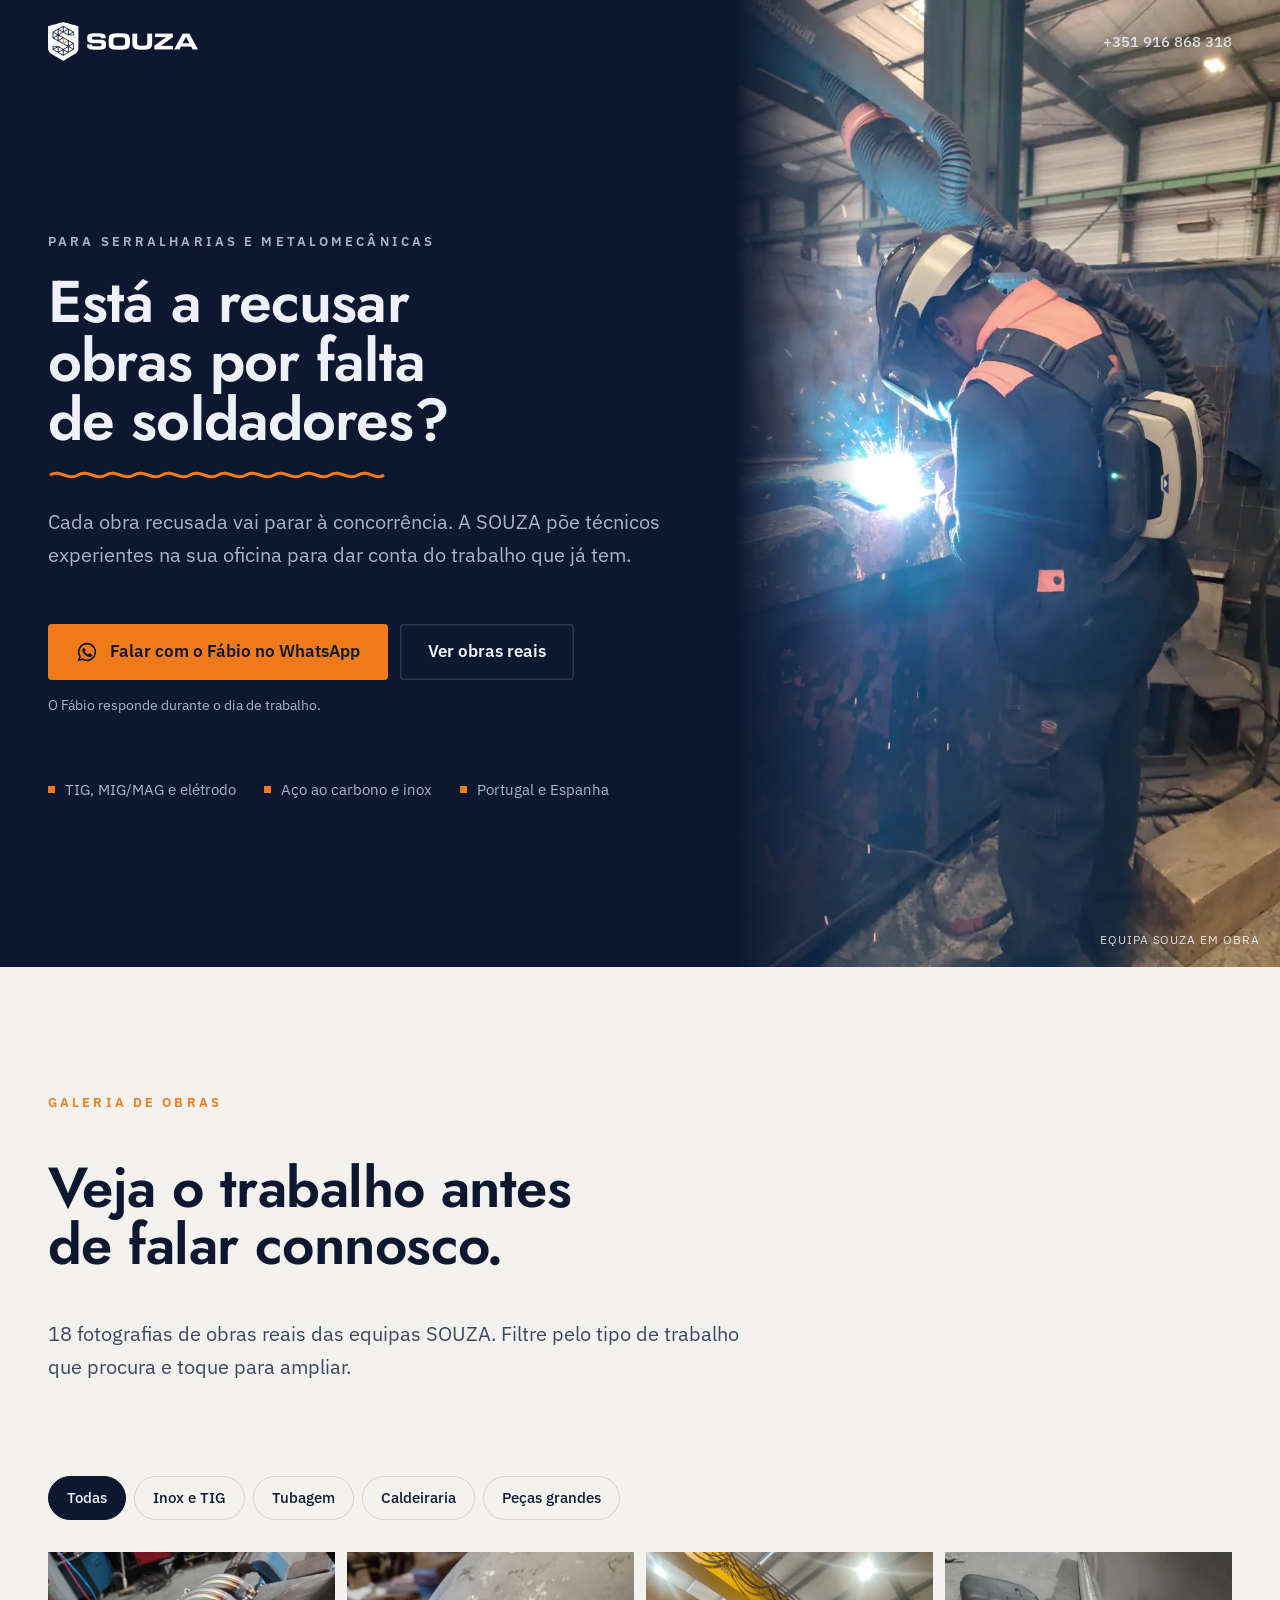
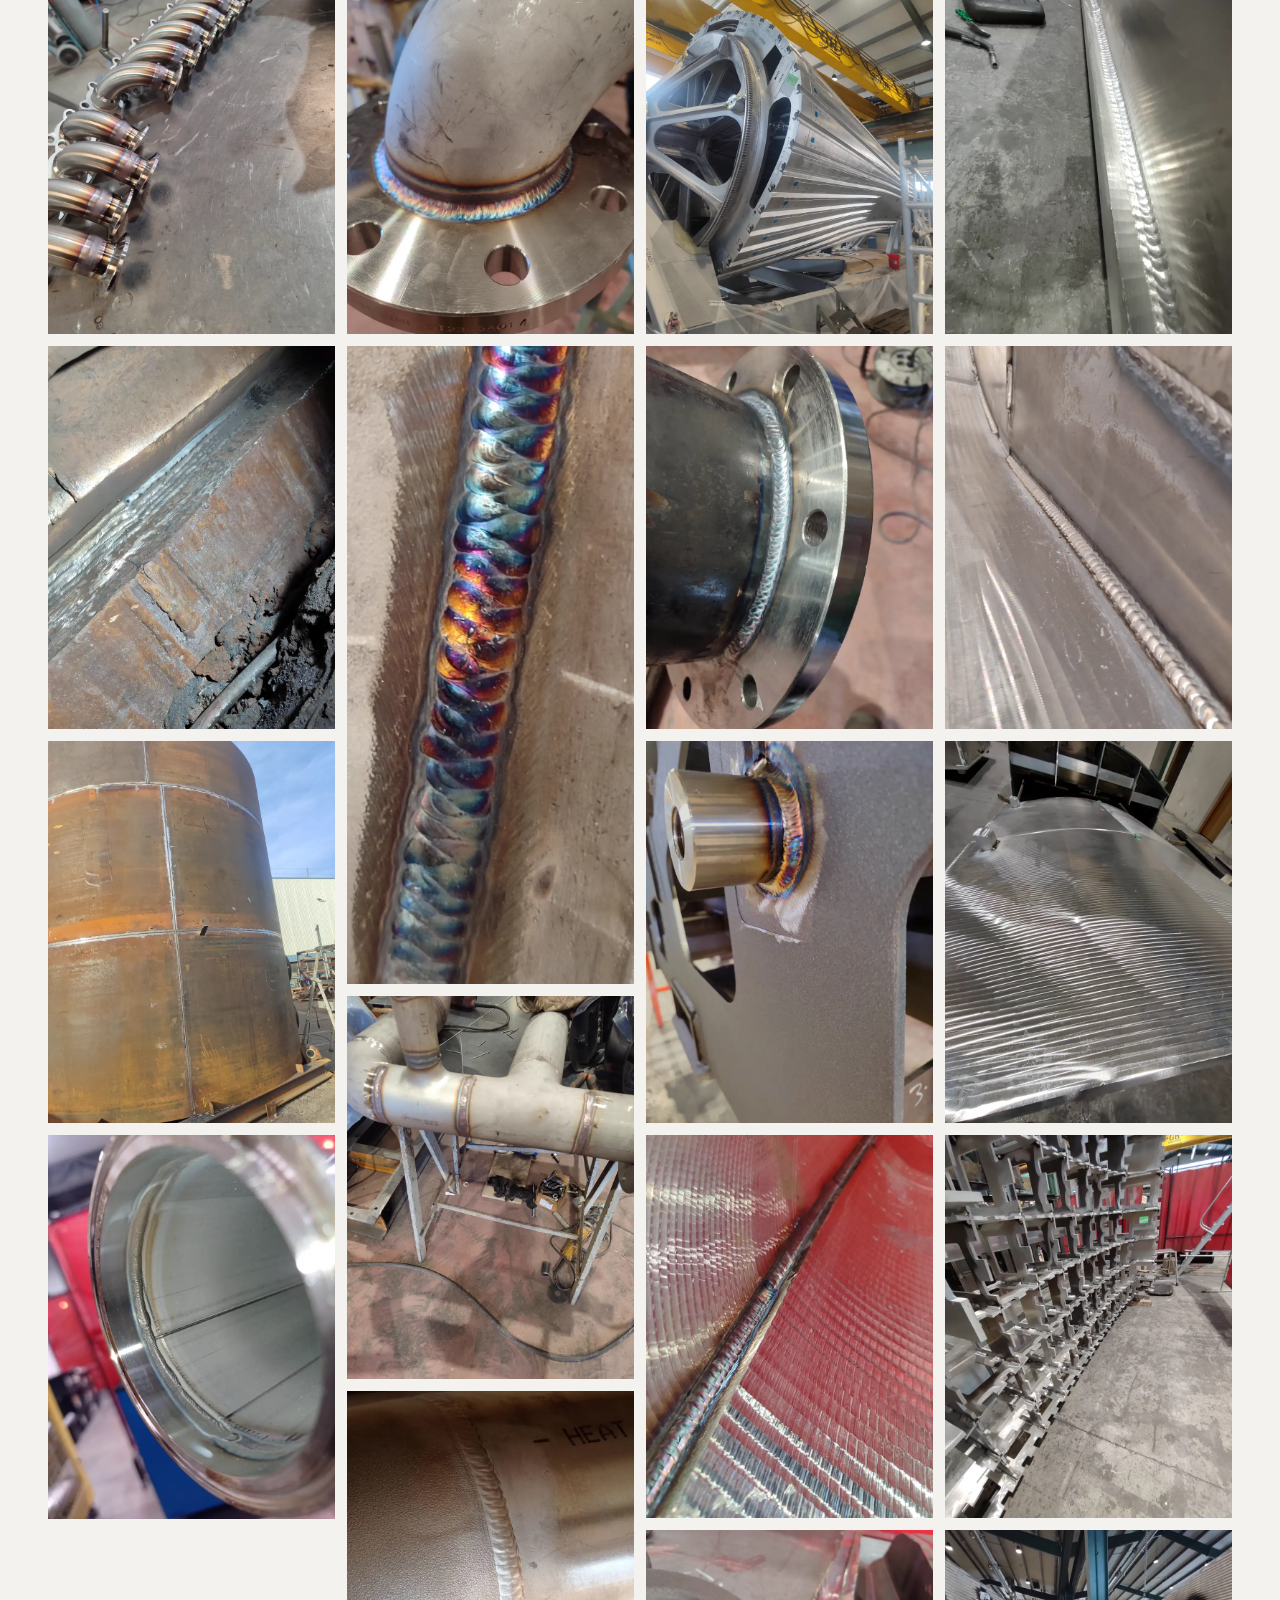
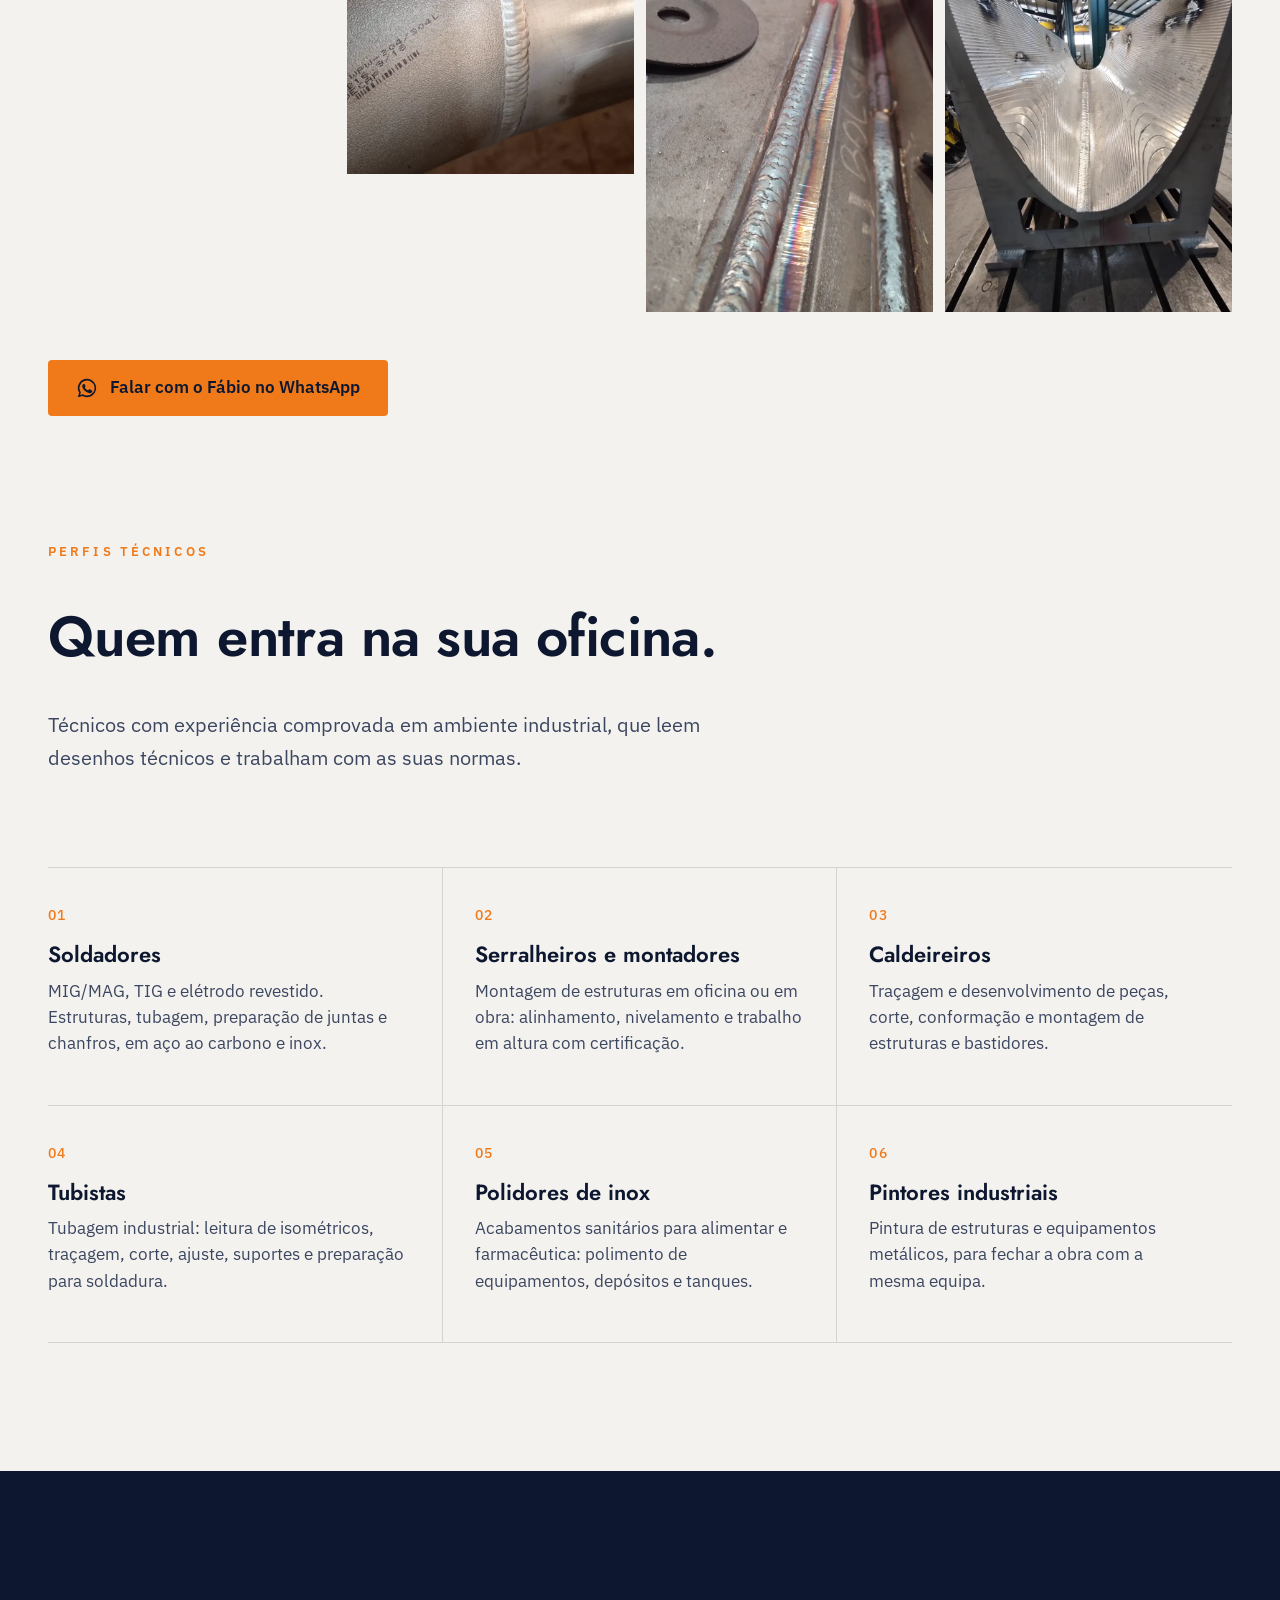
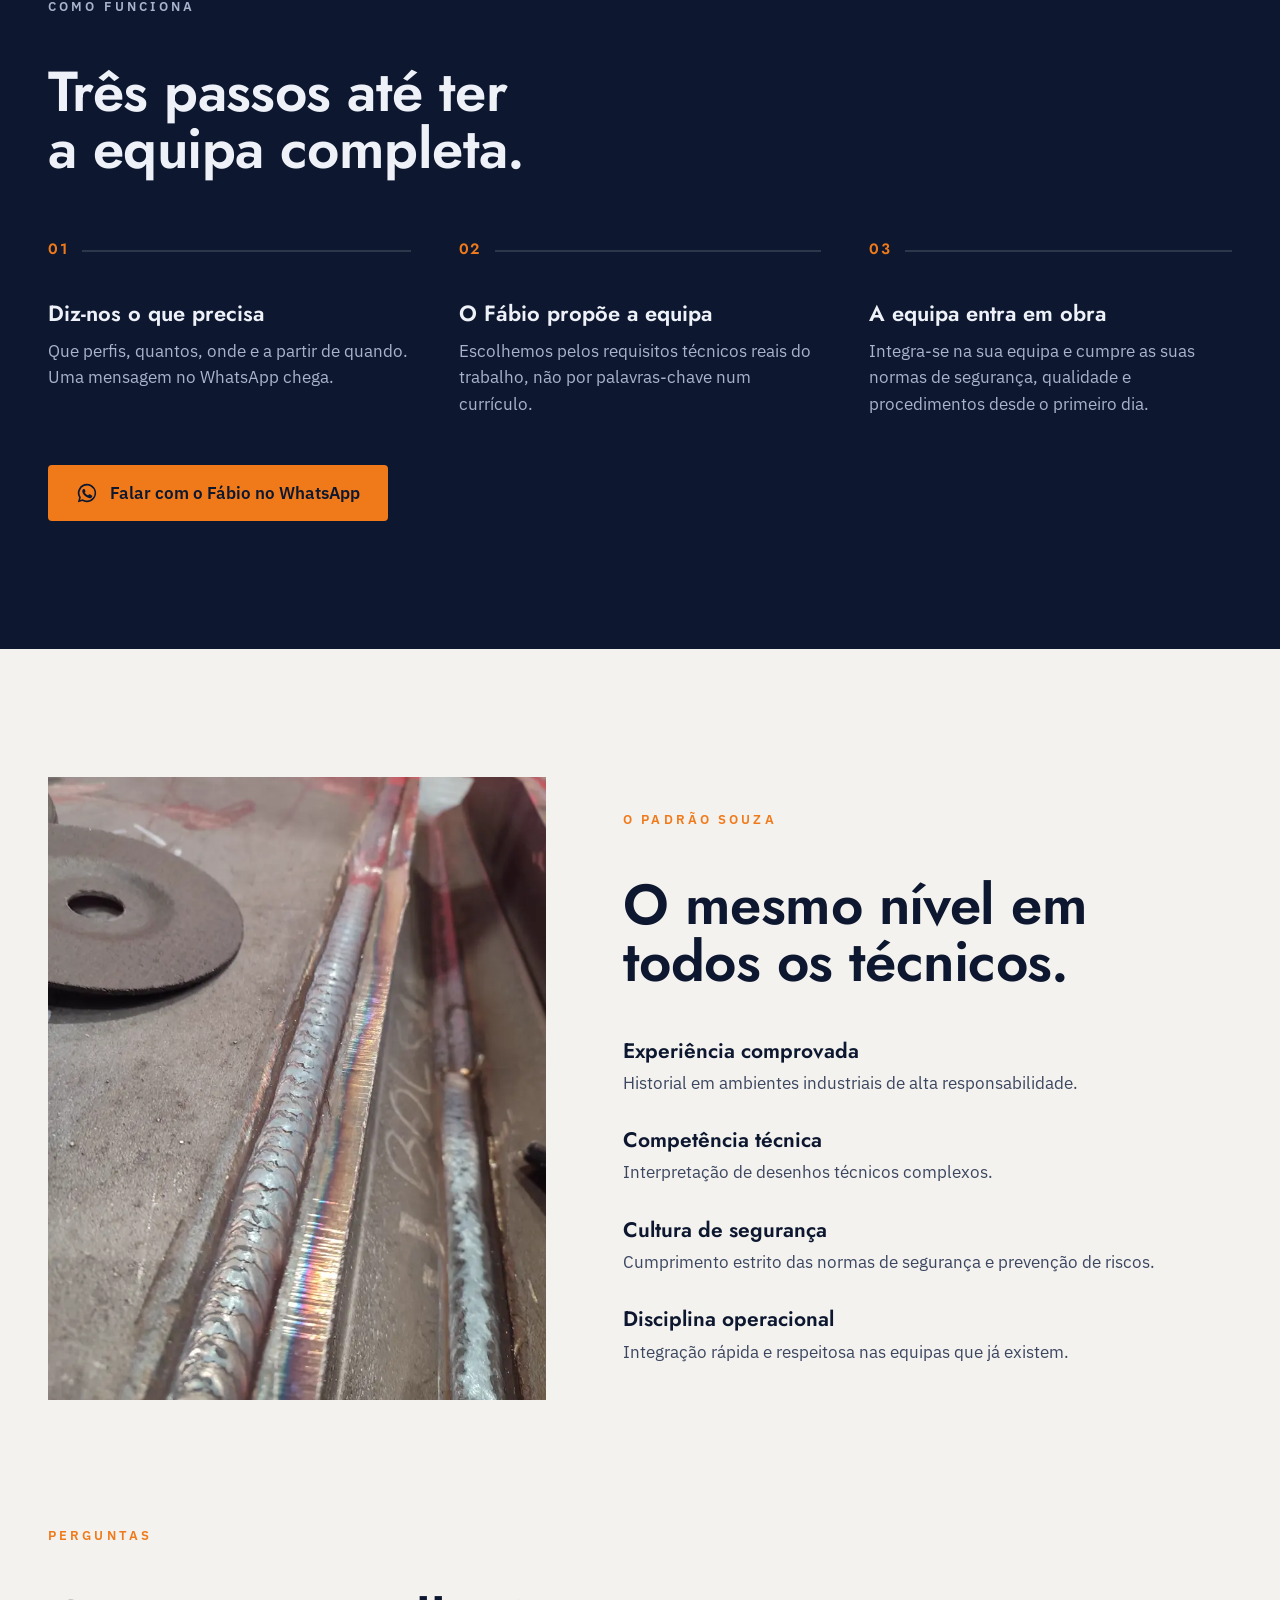
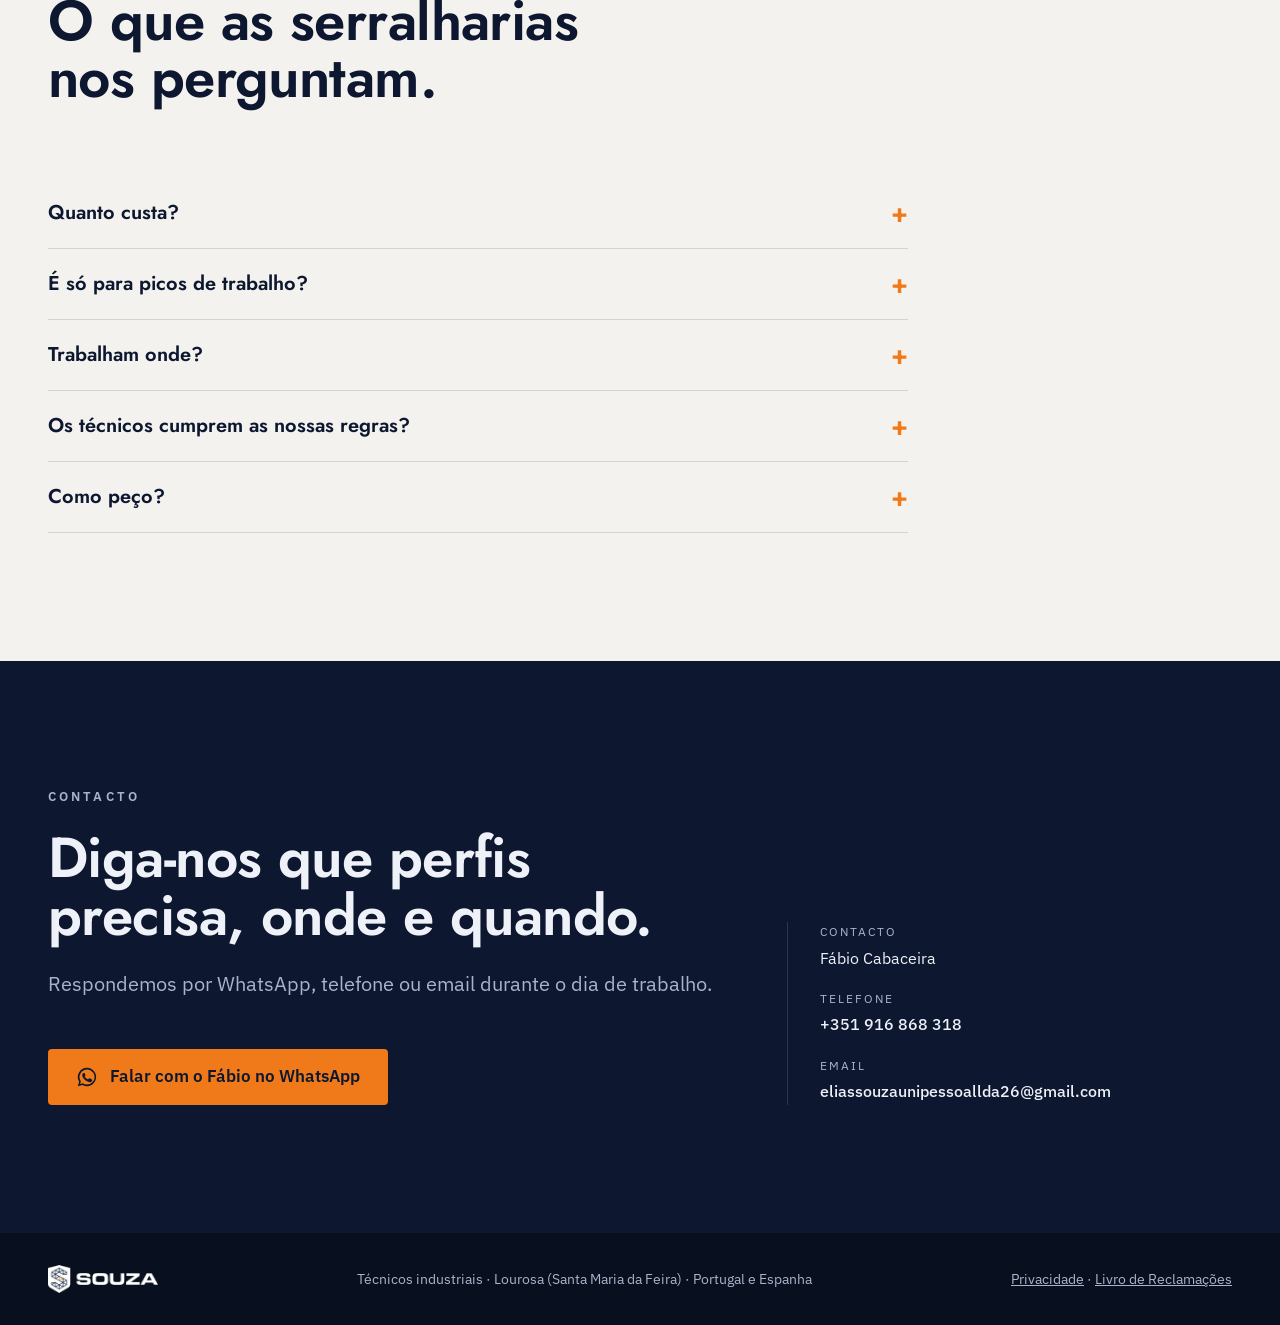
==== commit fdb23d03: "Tira o telefone de Espanha do Elias Co-Authored-By: Claude Opus 5.5 <noreply@anthropic.com>" ====
--- a/a/index.html
+++ b/a/index.html
@@ -30,8 +30,7 @@
 <h2>Diga-nos que perfis precisa, onde e quando.</h2><p class="lead" style="margin-top:var(--s3)">Respondemos por WhatsApp, telefone ou email durante o dia de trabalho.</p>
 <div class="ctas"><a class="btn btn-wa" data-wa href="https://wa.me/351916868318"><svg viewBox="0 0 24 24" aria-hidden="true"><path fill="currentColor" d="M12 2a10 10 0 0 0-8.6 15.1L2 22l5-1.3A10 10 0 1 0 12 2Zm0 18.2a8.2 8.2 0 0 1-4.2-1.2l-.3-.2-3 .8.8-2.9-.2-.3A8.2 8.2 0 1 1 12 20.2Zm4.5-6.1c-.2-.1-1.5-.7-1.7-.8s-.4-.1-.6.1-.7.8-.8 1-.3.2-.5.1a6.7 6.7 0 0 1-3.3-2.9c-.2-.4.2-.4.7-1.3.1-.2 0-.3 0-.4l-.8-1.8c-.2-.5-.4-.4-.6-.4h-.5a1 1 0 0 0-.7.3 3 3 0 0 0-.9 2.2 5.2 5.2 0 0 0 1.1 2.8 11.9 11.9 0 0 0 4.6 4c1.7.7 2.4.8 3.2.7a2.8 2.8 0 0 0 1.8-1.3 2.3 2.3 0 0 0 .2-1.3c-.1-.1-.3-.2-.5-.3Z"/></svg>Falar com o Fábio no WhatsApp</a></div></div>
 <div class="contact rv" data-d="120"><div><small>Contacto</small>Fábio Cabaceira</div>
-<div><small>Telefone Portugal</small><a href="tel:+351916868318">+351 916 868 318</a></div>
-<div><small>Telefone Espanha</small><a href="tel:+34695763260">+34 695 763 260</a></div>
+<div><small>Telefone</small><a href="tel:+351916868318">+351 916 868 318</a></div>
 <div><small>Email</small><a href="mailto:eliassouzaunipessoallda26@gmail.com">eliassouzaunipessoallda26@gmail.com</a></div></div></div></section></main><footer><div class="wrap"><img src="../assets/img/logo-h-branco.webp" width="480" height="124" alt="SOUZA" loading="lazy">
 <span>Técnicos industriais · Lourosa (Santa Maria da Feira) · Portugal e Espanha</span>
 <span><a href="https://eliassouza.com/pt/privacidade">Privacidade</a> · <a href="https://www.livroreclamacoes.pt/">Livro de Reclamações</a></span></div></footer><div class="sticky"><a class="btn btn-wa" data-wa href="https://wa.me/351916868318"><svg viewBox="0 0 24 24" aria-hidden="true"><path fill="currentColor" d="M12 2a10 10 0 0 0-8.6 15.1L2 22l5-1.3A10 10 0 1 0 12 2Zm0 18.2a8.2 8.2 0 0 1-4.2-1.2l-.3-.2-3 .8.8-2.9-.2-.3A8.2 8.2 0 1 1 12 20.2Zm4.5-6.1c-.2-.1-1.5-.7-1.7-.8s-.4-.1-.6.1-.7.8-.8 1-.3.2-.5.1a6.7 6.7 0 0 1-3.3-2.9c-.2-.4.2-.4.7-1.3.1-.2 0-.3 0-.4l-.8-1.8c-.2-.5-.4-.4-.6-.4h-.5a1 1 0 0 0-.7.3 3 3 0 0 0-.9 2.2 5.2 5.2 0 0 0 1.1 2.8 11.9 11.9 0 0 0 4.6 4c1.7.7 2.4.8 3.2.7a2.8 2.8 0 0 0 1.8-1.3 2.3 2.3 0 0 0 .2-1.3c-.1-.1-.3-.2-.5-.3Z"/></svg>Falar com o Fábio no WhatsApp</a></div><script src="../assets/souza.js" defer></script></body></html>
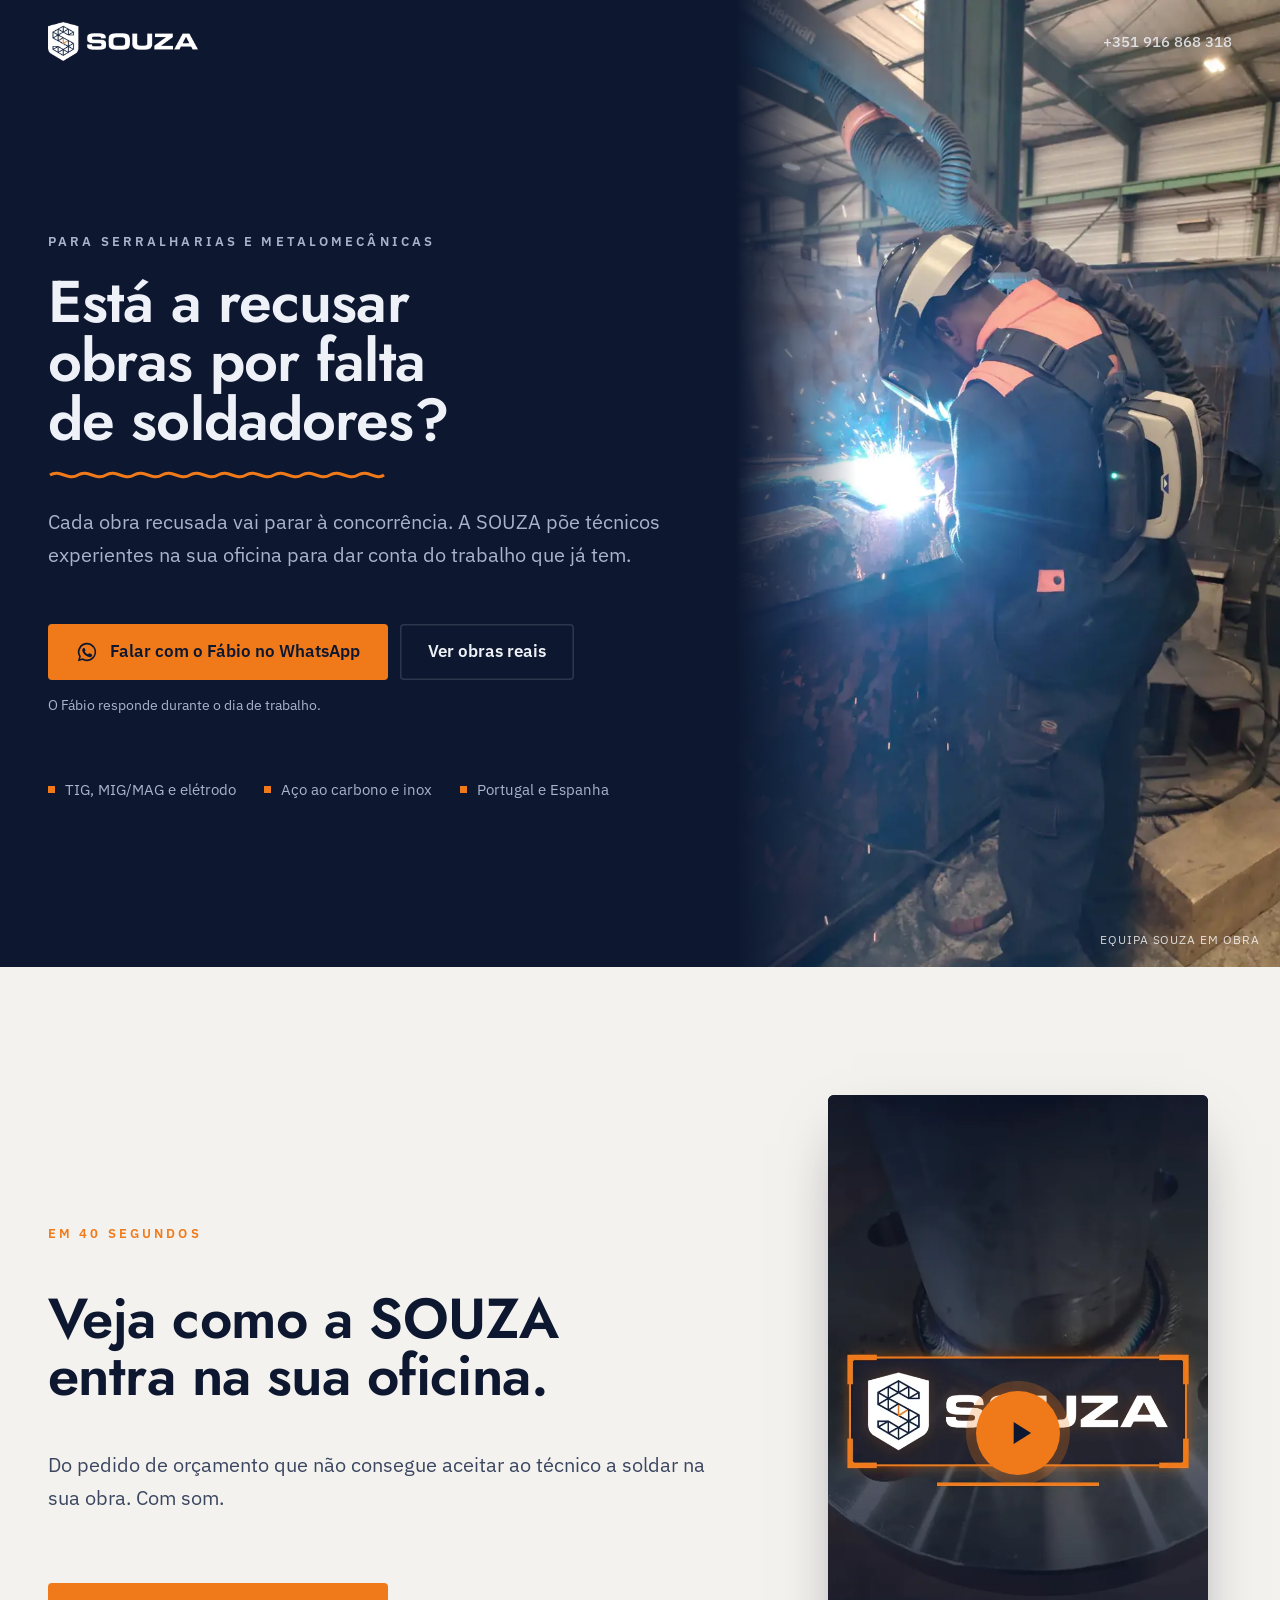
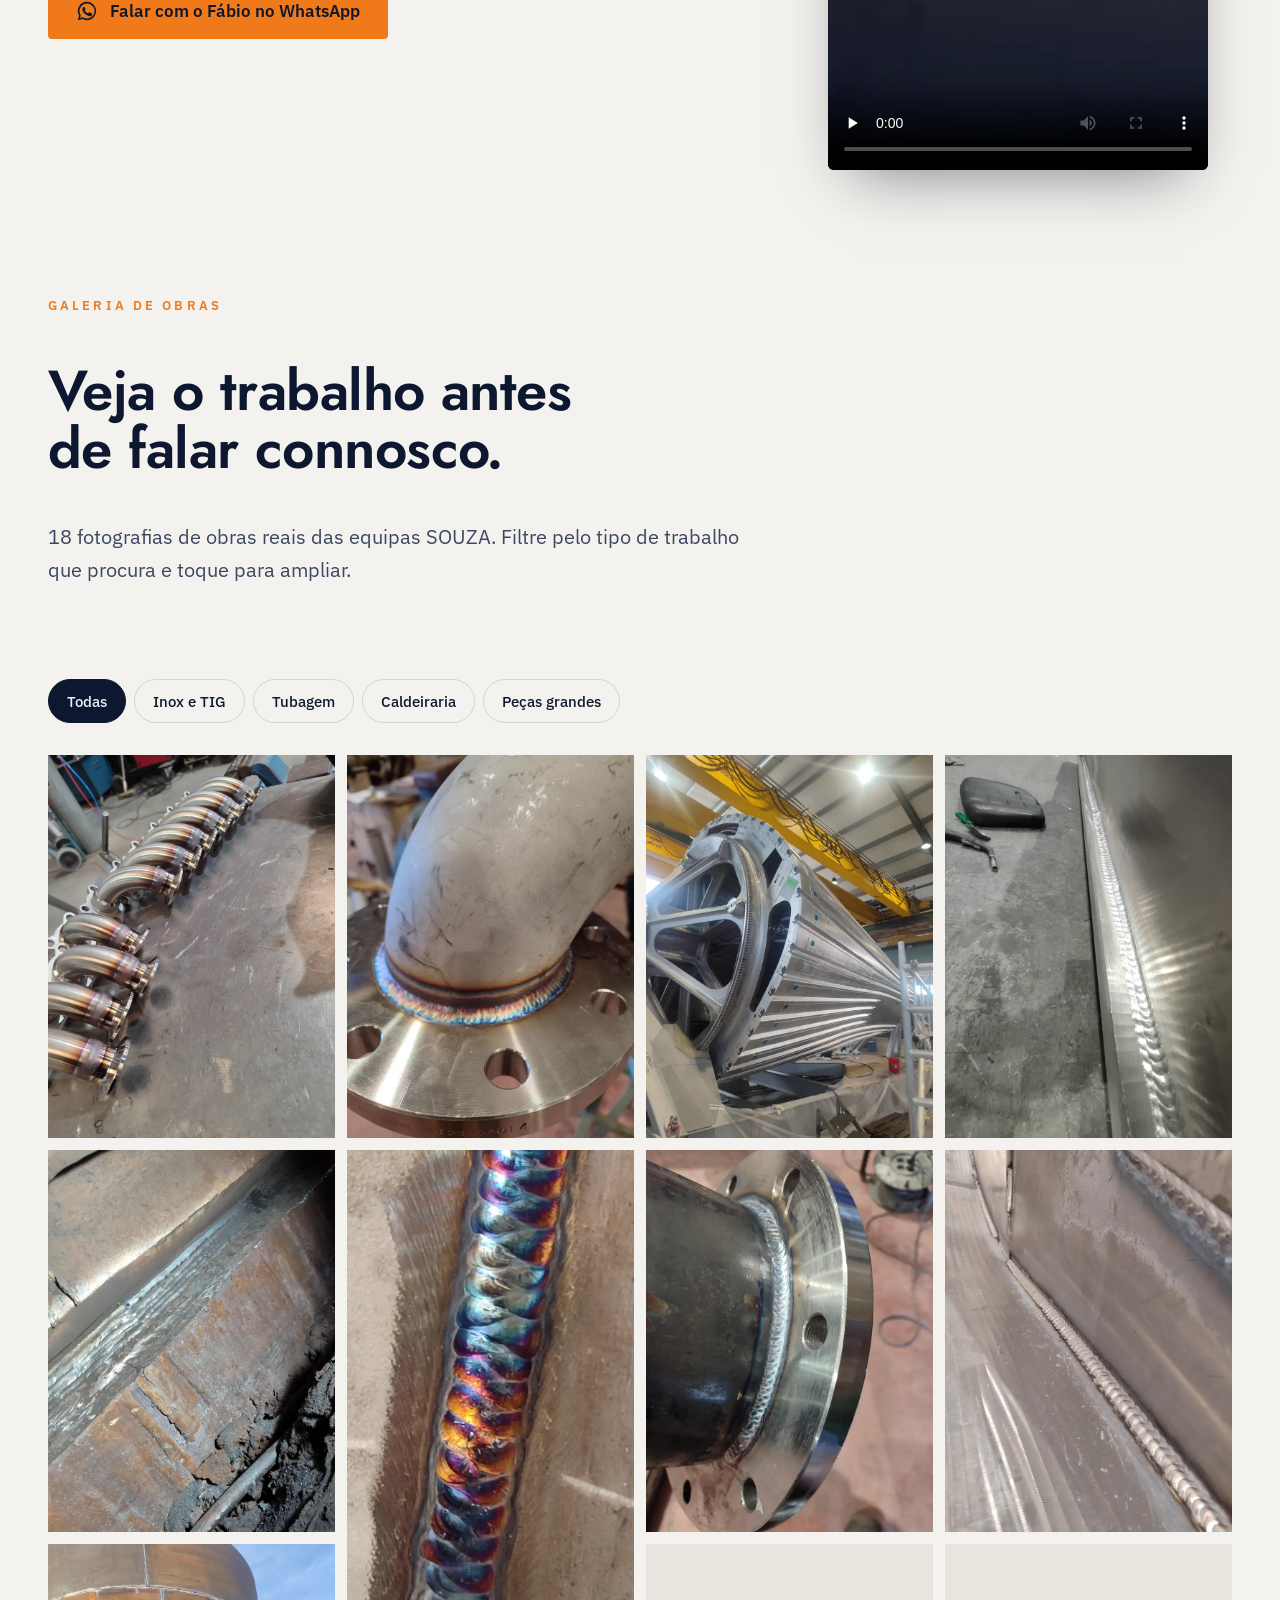
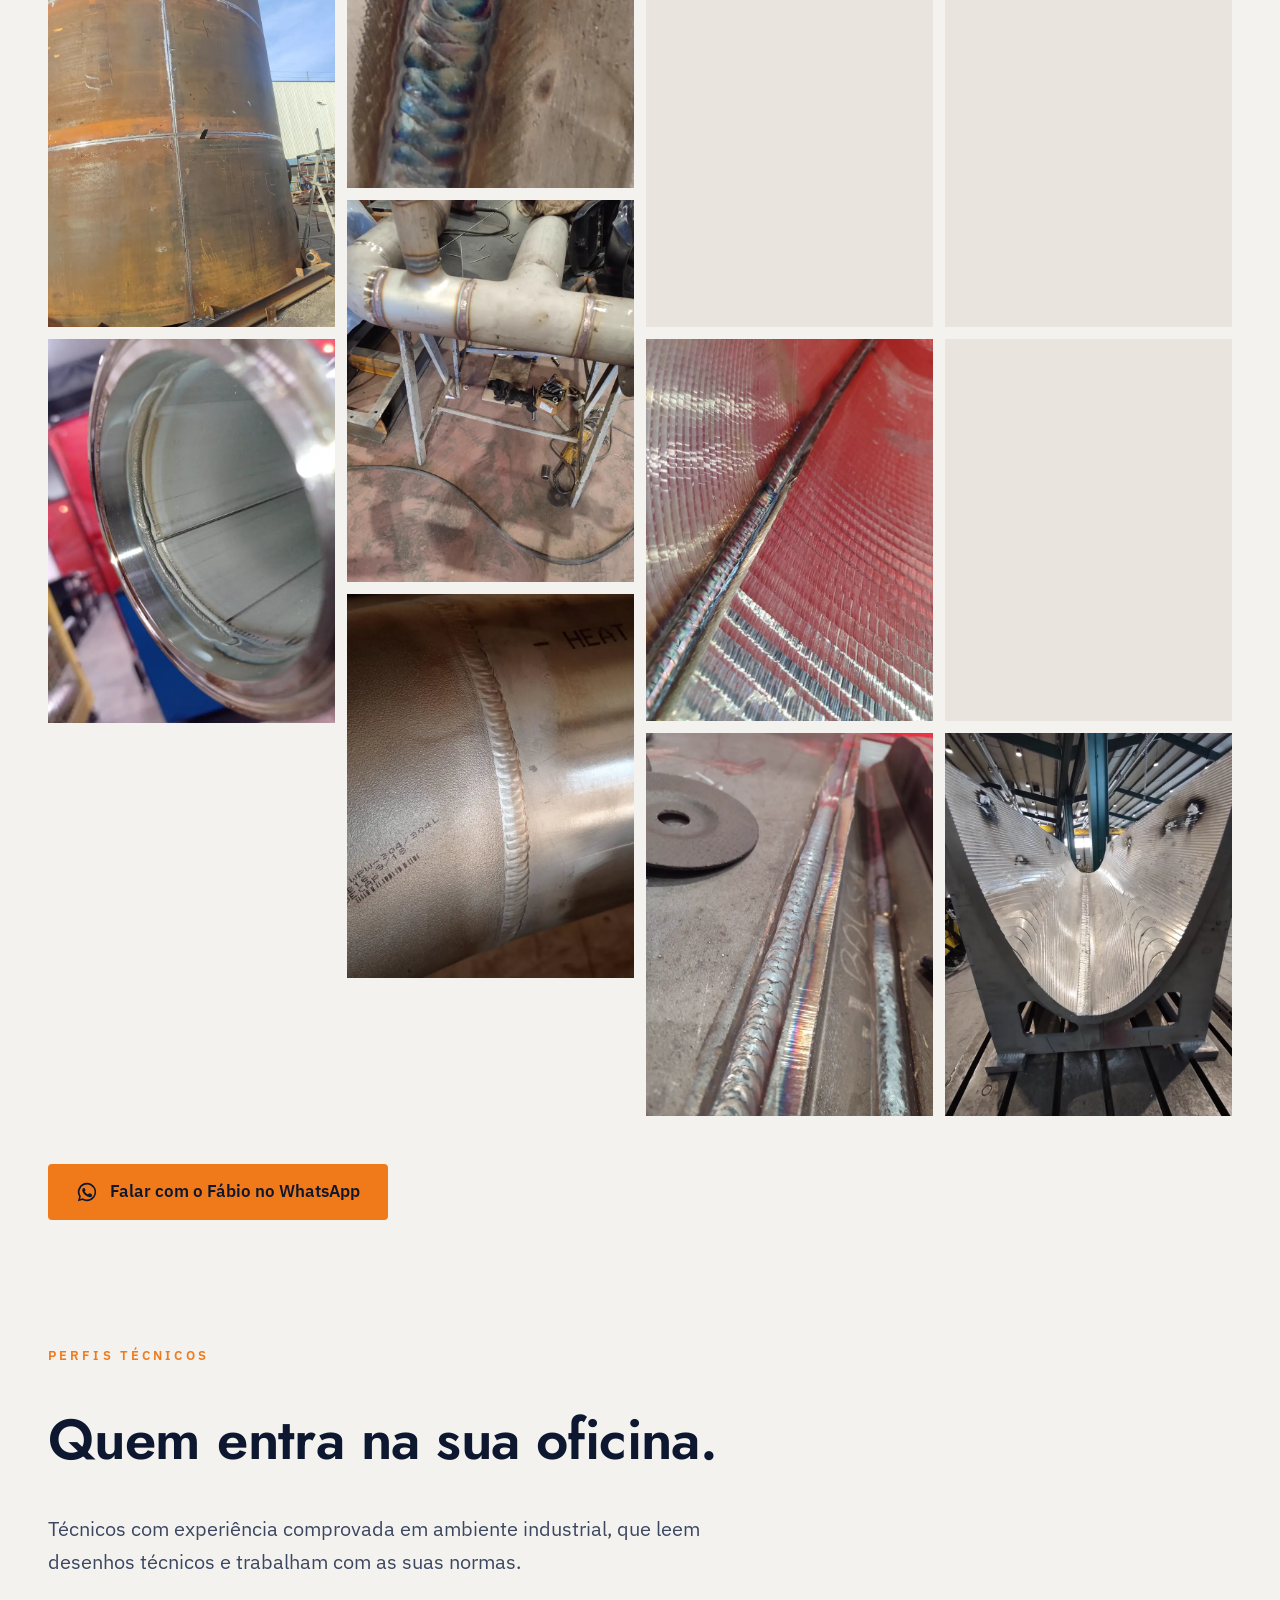
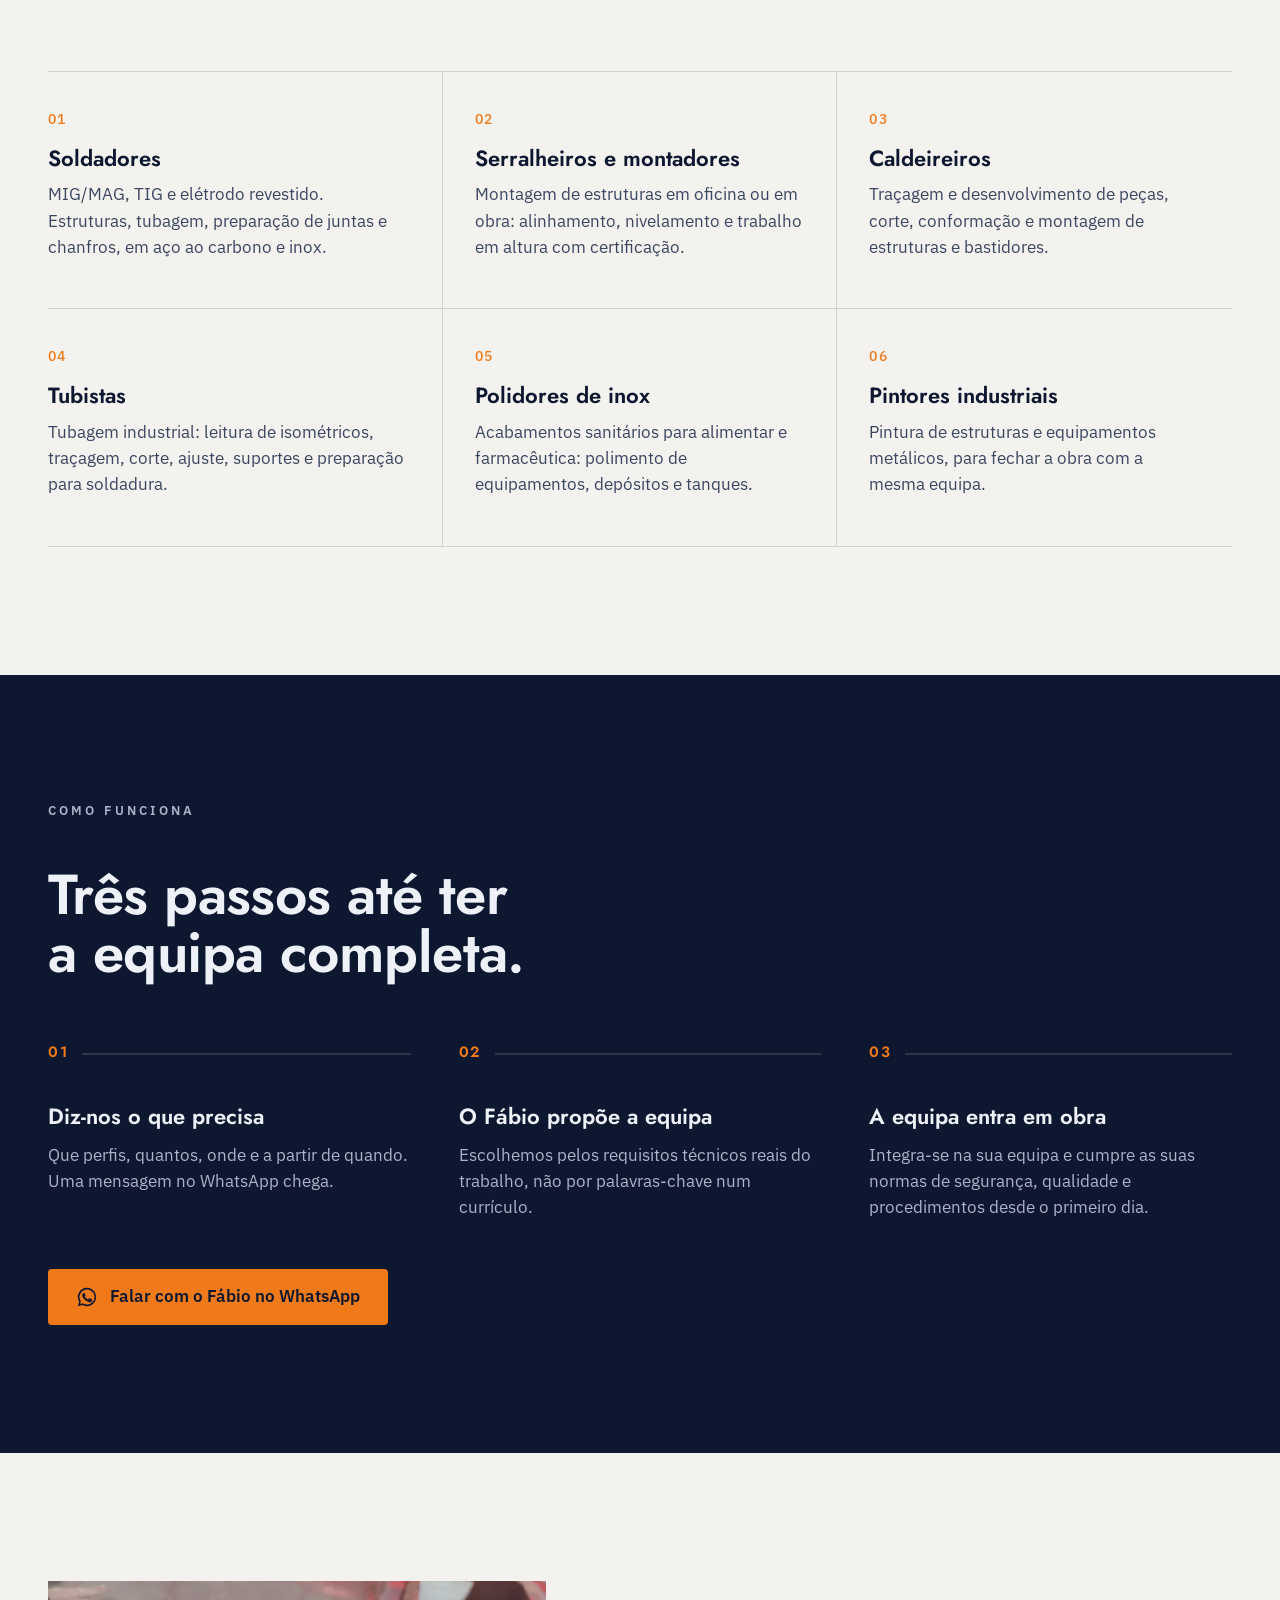
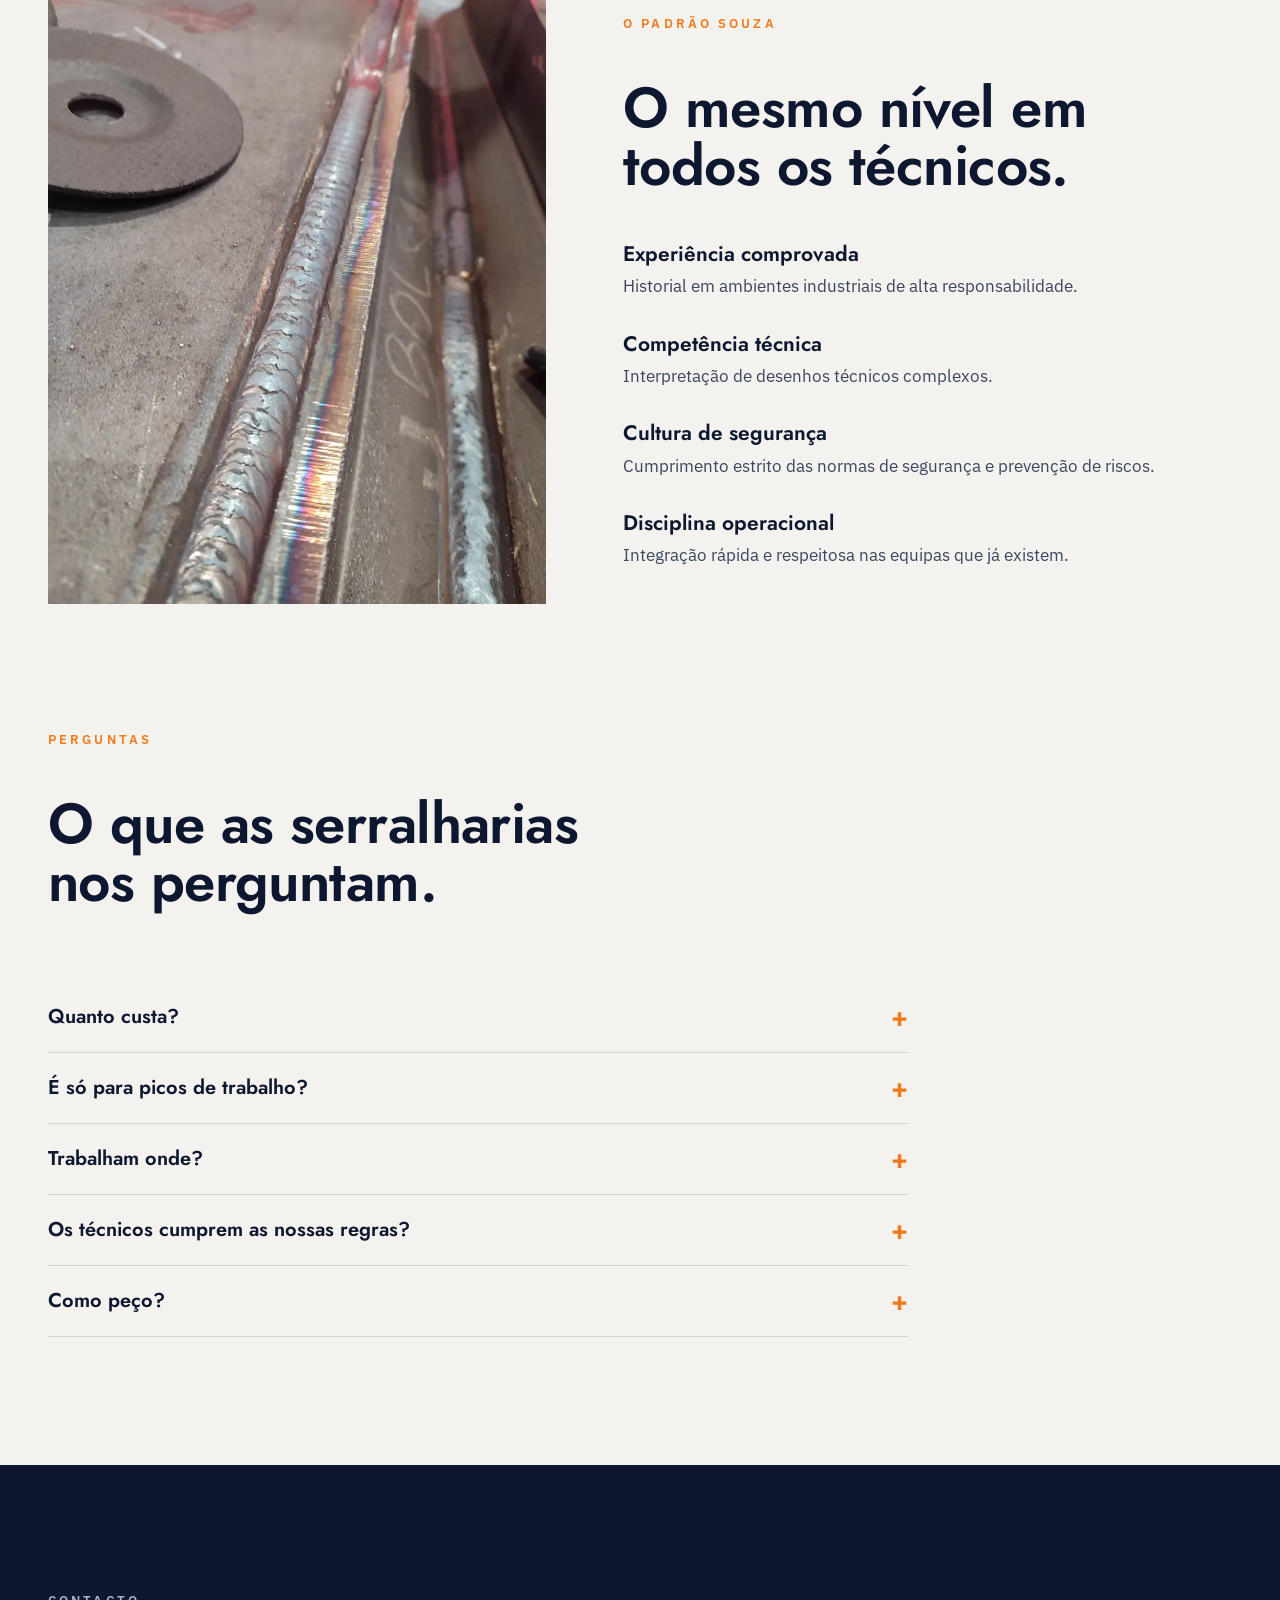
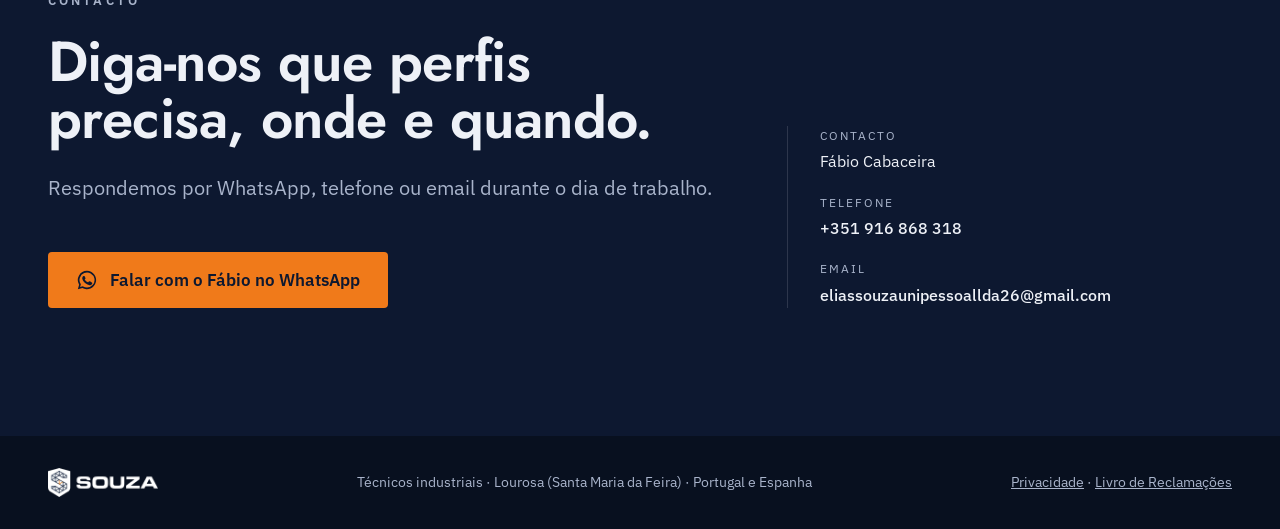
==== commit 16e76218: "Vídeo da SOUZA nas 5 landings Co-Authored-By: Claude Opus 5.5 <noreply@anthropic.com>" ====
--- a/a/index.html
+++ b/a/index.html
@@ -9,6 +9,13 @@
 <div class="hero-copy"><p class="eyebrow">Para serralharias e metalomecânicas</p><h1 id="h1">Está a recusar obras por falta de soldadores?</h1><svg class="bead" viewBox="0 0 340 14" aria-hidden="true"><path d="M2 7c10-6 18 6 28 0s18 6 28 0 18 6 28 0 18 6 28 0 18 6 28 0 18 6 28 0 18 6 28 0 18 6 28 0 18 6 28 0 18 6 28 0 18 6 28 0 18 6 26 0"/></svg><p class="lead">Cada obra recusada vai parar à concorrência. A SOUZA põe técnicos experientes na sua oficina para dar conta do trabalho que já tem.</p>
 <div class="ctas"><a class="btn btn-wa" data-wa href="https://wa.me/351916868318"><svg viewBox="0 0 24 24" aria-hidden="true"><path fill="currentColor" d="M12 2a10 10 0 0 0-8.6 15.1L2 22l5-1.3A10 10 0 1 0 12 2Zm0 18.2a8.2 8.2 0 0 1-4.2-1.2l-.3-.2-3 .8.8-2.9-.2-.3A8.2 8.2 0 1 1 12 20.2Zm4.5-6.1c-.2-.1-1.5-.7-1.7-.8s-.4-.1-.6.1-.7.8-.8 1-.3.2-.5.1a6.7 6.7 0 0 1-3.3-2.9c-.2-.4.2-.4.7-1.3.1-.2 0-.3 0-.4l-.8-1.8c-.2-.5-.4-.4-.6-.4h-.5a1 1 0 0 0-.7.3 3 3 0 0 0-.9 2.2 5.2 5.2 0 0 0 1.1 2.8 11.9 11.9 0 0 0 4.6 4c1.7.7 2.4.8 3.2.7a2.8 2.8 0 0 0 1.8-1.3 2.3 2.3 0 0 0 .2-1.3c-.1-.1-.3-.2-.5-.3Z"/></svg>Falar com o Fábio no WhatsApp</a><a class="btn btn-ghost" href="#obras">Ver obras reais</a></div><p class="note">O Fábio responde durante o dia de trabalho.</p><ul class="facts"><li>TIG, MIG/MAG e elétrodo</li><li>Aço ao carbono e inox</li><li>Portugal e Espanha</li></ul></div>
 <figure class="hero-media" style="margin:0"><img fetchpriority="high" src="../assets/img/f04-800.webp" srcset="../assets/img/f04-800.webp 800w, ../assets/img/f04-1400.webp 1400w" sizes="(max-width:900px) 100vw, 48vw" width="800" height="1422" alt="Soldador SOUZA a trabalhar, com máscara e proteção"><figcaption>Equipa SOUZA em obra</figcaption></figure>
+</div></section><section class="paper" id="video"><div class="wrap vid">
+<div><div class="sec-head rv" style="margin-bottom:var(--s5)"><p class="eyebrow">Em 40 segundos</p>
+<h2>Veja como a SOUZA entra na sua oficina.</h2><p class="lead">Do pedido de orçamento que não consegue aceitar ao técnico a soldar na sua obra. Com som.</p></div>
+<div class="ctas rv"><a class="btn btn-wa" data-wa href="https://wa.me/351916868318"><svg viewBox="0 0 24 24" aria-hidden="true"><path fill="currentColor" d="M12 2a10 10 0 0 0-8.6 15.1L2 22l5-1.3A10 10 0 1 0 12 2Zm0 18.2a8.2 8.2 0 0 1-4.2-1.2l-.3-.2-3 .8.8-2.9-.2-.3A8.2 8.2 0 1 1 12 20.2Zm4.5-6.1c-.2-.1-1.5-.7-1.7-.8s-.4-.1-.6.1-.7.8-.8 1-.3.2-.5.1a6.7 6.7 0 0 1-3.3-2.9c-.2-.4.2-.4.7-1.3.1-.2 0-.3 0-.4l-.8-1.8c-.2-.5-.4-.4-.6-.4h-.5a1 1 0 0 0-.7.3 3 3 0 0 0-.9 2.2 5.2 5.2 0 0 0 1.1 2.8 11.9 11.9 0 0 0 4.6 4c1.7.7 2.4.8 3.2.7a2.8 2.8 0 0 0 1.8-1.3 2.3 2.3 0 0 0 .2-1.3c-.1-.1-.3-.2-.5-.3Z"/></svg>Falar com o Fábio no WhatsApp</a></div></div>
+<figure class="vid-frame rv" data-d="90"><video data-vid controls playsinline preload="none" width="720" height="1280" poster="../assets/video/souza-reel-poster.webp" aria-label="Vídeo de apresentação da SOUZA para serralharias">
+<source src="../assets/video/souza-reel.mp4" type="video/mp4"></video>
+<button class="vid-play" type="button" aria-label="Ver o vídeo"><svg viewBox="0 0 24 24" aria-hidden="true"><path fill="currentColor" d="M8 5v14l11-7z"/></svg></button></figure>
 </div></section><section class="paper" id="obras"><div class="wrap"><div class="sec-head rv"><p class="eyebrow">Galeria de obras</p>
 <h2>Veja o trabalho antes de falar connosco.</h2><p class="lead">18 fotografias de obras reais das equipas SOUZA. Filtre pelo tipo de trabalho que procura e toque para ampliar.</p></div>
 <div class="chips rv" role="group" aria-label="Filtrar por tipo de trabalho"><button class="chip" type="button" data-f="all" aria-pressed="true">Todas</button><button class="chip" type="button" data-f="inox" aria-pressed="false">Inox e TIG</button><button class="chip" type="button" data-f="tubagem" aria-pressed="false">Tubagem</button><button class="chip" type="button" data-f="caldeiraria" aria-pressed="false">Caldeiraria</button><button class="chip" type="button" data-f="grandes" aria-pressed="false">Peças grandes</button></div><div class="gal"><button type="button" data-t="tubagem" data-big="../assets/img/f01-1400.webp" aria-label="Ampliar: Curvas de tubagem soldadas, prontas para montagem"><img src="../assets/img/f01-800.webp" srcset="../assets/img/f01-800.webp 800w, ../assets/img/f01-1400.webp 1400w" sizes="(max-width:900px) 50vw, 25vw" width="800" height="1066" alt="Curvas de tubagem soldadas, prontas para montagem" loading=lazy decoding=async></button><button type="button" data-t="caldeiraria" data-big="../assets/img/f06-1400.webp" aria-label="Ampliar: Junta soldada em chapa grossa de aço ao carbono"><img src="../assets/img/f06-800.webp" srcset="../assets/img/f06-800.webp 800w, ../assets/img/f06-1400.webp 1400w" sizes="(max-width:900px) 50vw, 25vw" width="800" height="1066" alt="Junta soldada em chapa grossa de aço ao carbono" loading=lazy decoding=async></button><button type="button" data-t="caldeiraria" data-big="../assets/img/f07-1400.webp" aria-label="Ampliar: Virola de aço calandrada e soldada"><img src="../assets/img/f07-800.webp" srcset="../assets/img/f07-800.webp 800w, ../assets/img/f07-1400.webp 1400w" sizes="(max-width:900px) 50vw, 25vw" width="800" height="1066" alt="Virola de aço calandrada e soldada" loading=lazy decoding=async></button><button type="button" data-t="tubagem inox" data-big="../assets/img/f08-1400.webp" aria-label="Ampliar: Anel em inox soldado e acabado"><img src="../assets/img/f08-800.webp" srcset="../assets/img/f08-800.webp 800w, ../assets/img/f08-1400.webp 1400w" sizes="(max-width:900px) 50vw, 25vw" width="800" height="1070" alt="Anel em inox soldado e acabado" loading=lazy decoding=async></button><button type="button" data-t="tubagem inox" data-big="../assets/img/f10-1400.webp" aria-label="Ampliar: Curva em inox soldada a flange, com coloração TIG"><img src="../assets/img/f10-800.webp" srcset="../assets/img/f10-800.webp 800w, ../assets/img/f10-1400.webp 1400w" sizes="(max-width:900px) 50vw, 25vw" width="800" height="1066" alt="Curva em inox soldada a flange, com coloração TIG" loading=lazy decoding=async></button><button type="button" data-t="inox" data-big="../assets/img/f11-1400.webp" aria-label="Ampliar: Cordão TIG em inox com coloração de calor"><img src="../assets/img/f11-800.webp" srcset="../assets/img/f11-800.webp 800w, ../assets/img/f11-1400.webp 1400w" sizes="(max-width:900px) 50vw, 25vw" width="800" height="1778" alt="Cordão TIG em inox com coloração de calor" loading=lazy decoding=async></button><button type="button" data-t="tubagem inox" data-big="../assets/img/f12-1400.webp" aria-label="Ampliar: Tubagem em inox montada em bancada"><img src="../assets/img/f12-800.webp" srcset="../assets/img/f12-800.webp 800w, ../assets/img/f12-1400.webp 1400w" sizes="(max-width:900px) 50vw, 25vw" width="800" height="1066" alt="Tubagem em inox montada em bancada" loading=lazy decoding=async></button><button type="button" data-t="tubagem inox" data-big="../assets/img/f13-1400.webp" aria-label="Ampliar: Soldadura circunferencial em tubo de inox"><img src="../assets/img/f13-800.webp" srcset="../assets/img/f13-800.webp 800w, ../assets/img/f13-1400.webp 1400w" sizes="(max-width:900px) 50vw, 25vw" width="800" height="1070" alt="Soldadura circunferencial em tubo de inox" loading=lazy decoding=async></button><button type="button" data-t="grandes" data-big="../assets/img/f15-1400.webp" aria-label="Ampliar: Peça de grande dimensão em montagem na nave"><img src="../assets/img/f15-800.webp" srcset="../assets/img/f15-800.webp 800w, ../assets/img/f15-1400.webp 1400w" sizes="(max-width:900px) 50vw, 25vw" width="800" height="1066" alt="Peça de grande dimensão em montagem na nave" loading=lazy decoding=async></button><button type="button" data-t="tubagem" data-big="../assets/img/f16-1400.webp" aria-label="Ampliar: Flange soldada a tubo de aço"><img src="../assets/img/f16-800.webp" srcset="../assets/img/f16-800.webp 800w, ../assets/img/f16-1400.webp 1400w" sizes="(max-width:900px) 50vw, 25vw" width="800" height="1066" alt="Flange soldada a tubo de aço" loading=lazy decoding=async></button><button type="button" data-t="caldeiraria" data-big="../assets/img/f17-1400.webp" aria-label="Ampliar: Soldadura em veio e chapa de máquina"><img src="../assets/img/f17-800.webp" srcset="../assets/img/f17-800.webp 800w, ../assets/img/f17-1400.webp 1400w" sizes="(max-width:900px) 50vw, 25vw" width="800" height="1066" alt="Soldadura em veio e chapa de máquina" loading=lazy decoding=async></button><button type="button" data-t="inox grandes" data-big="../assets/img/f18-1400.webp" aria-label="Ampliar: Cordão contínuo sobre superfície fresada em alumínio"><img src="../assets/img/f18-800.webp" srcset="../assets/img/f18-800.webp 800w, ../assets/img/f18-1400.webp 1400w" sizes="(max-width:900px) 50vw, 25vw" width="800" height="1066" alt="Cordão contínuo sobre superfície fresada em alumínio" loading=lazy decoding=async></button><button type="button" data-t="inox" data-big="../assets/img/f20-1400.webp" aria-label="Ampliar: Cordão longo de soldadura em chapa"><img src="../assets/img/f20-800.webp" srcset="../assets/img/f20-800.webp 800w, ../assets/img/f20-1400.webp 1400w" sizes="(max-width:900px) 50vw, 25vw" width="800" height="1066" alt="Cordão longo de soldadura em chapa" loading=lazy decoding=async></button><button type="button" data-t="inox grandes" data-big="../assets/img/f22-1400.webp" aria-label="Ampliar: Cordão de soldadura em chapa de grande dimensão"><img src="../assets/img/f22-800.webp" srcset="../assets/img/f22-800.webp 800w, ../assets/img/f22-1400.webp 1400w" sizes="(max-width:900px) 50vw, 25vw" width="800" height="1066" alt="Cordão de soldadura em chapa de grande dimensão" loading=lazy decoding=async></button><button type="button" data-t="caldeiraria" data-big="../assets/img/f24-1400.webp" aria-label="Ampliar: Cordões de soldadura sobre placa de aço"><img src="../assets/img/f24-800.webp" srcset="../assets/img/f24-800.webp 800w, ../assets/img/f24-1400.webp 1400w" sizes="(max-width:900px) 50vw, 25vw" width="800" height="1066" alt="Cordões de soldadura sobre placa de aço" loading=lazy decoding=async></button><button type="button" data-t="grandes" data-big="../assets/img/f25-1400.webp" aria-label="Ampliar: Superfície curva de grande dimensão com cordões"><img src="../assets/img/f25-800.webp" srcset="../assets/img/f25-800.webp 800w, ../assets/img/f25-1400.webp 1400w" sizes="(max-width:900px) 50vw, 25vw" width="800" height="1066" alt="Superfície curva de grande dimensão com cordões" loading=lazy decoding=async></button><button type="button" data-t="grandes caldeiraria" data-big="../assets/img/f26-1400.webp" aria-label="Ampliar: Estrutura de reforço em aço, soldada em série"><img src="../assets/img/f26-800.webp" srcset="../assets/img/f26-800.webp 800w, ../assets/img/f26-1400.webp 1400w" sizes="(max-width:900px) 50vw, 25vw" width="800" height="1066" alt="Estrutura de reforço em aço, soldada em série" loading=lazy decoding=async></button><button type="button" data-t="grandes" data-big="../assets/img/f27-1400.webp" aria-label="Ampliar: Berço de grande dimensão em montagem"><img src="../assets/img/f27-800.webp" srcset="../assets/img/f27-800.webp 800w, ../assets/img/f27-1400.webp 1400w" sizes="(max-width:900px) 50vw, 25vw" width="800" height="1066" alt="Berço de grande dimensão em montagem" loading=lazy decoding=async></button></div>
--- a/assets/souza.css
+++ b/assets/souza.css
@@ -196,3 +196,11 @@
 }
 @media (max-width:520px){.sectors{grid-template-columns:1fr}.ctas .btn{width:100%}}
 @media (prefers-reduced-motion:reduce){*,*::before,*::after{animation:none!important;transition:none!important}.rv{opacity:1;transform:none}.bead path{stroke-dashoffset:0}html{scroll-behavior:auto}}
+/* vídeo de apresentação */
+.vid{display:grid;grid-template-columns:minmax(0,1fr) minmax(0,.62fr);gap:clamp(28px,5vw,72px);align-items:center}
+.vid-frame{position:relative;margin:0;border-radius:6px;overflow:hidden;background:#0d1830;box-shadow:0 24px 60px -24px rgba(13,24,48,.55);max-width:380px;justify-self:center;width:100%}
+.vid-frame video{display:block;width:100%;height:auto;aspect-ratio:9/16;object-fit:cover;background:#0d1830}
+.vid-play{position:absolute;inset:0;margin:auto;width:84px;height:84px;border-radius:50%;border:0;background:#f07a1a;color:#0d1830;cursor:pointer;display:grid;place-items:center;box-shadow:0 0 0 10px rgba(240,122,26,.25);transition:transform .2s}
+.vid-play:hover{transform:scale(1.06)}.vid-play svg{width:38px;height:38px;margin-left:4px}
+.vid-frame.playing .vid-play{display:none}
+@media (max-width:900px){.vid{grid-template-columns:1fr}.vid-frame{max-width:340px}}
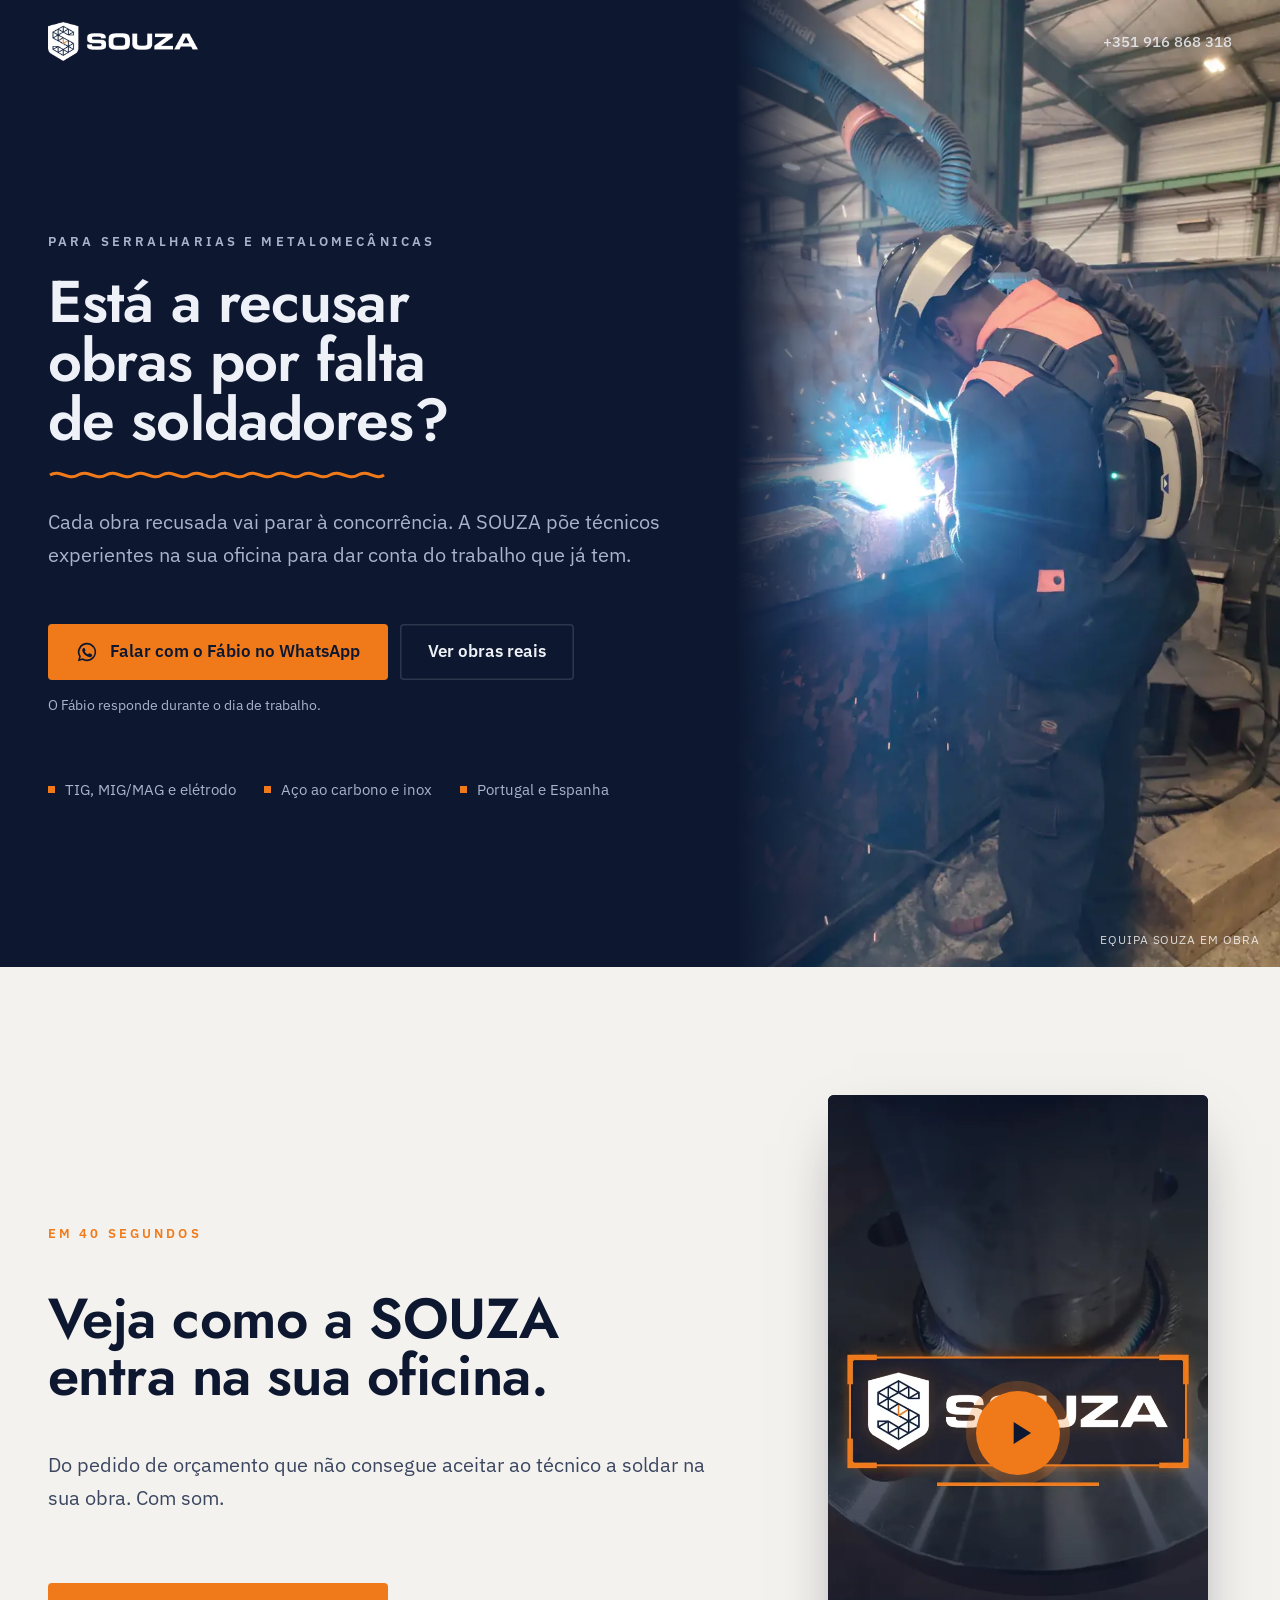
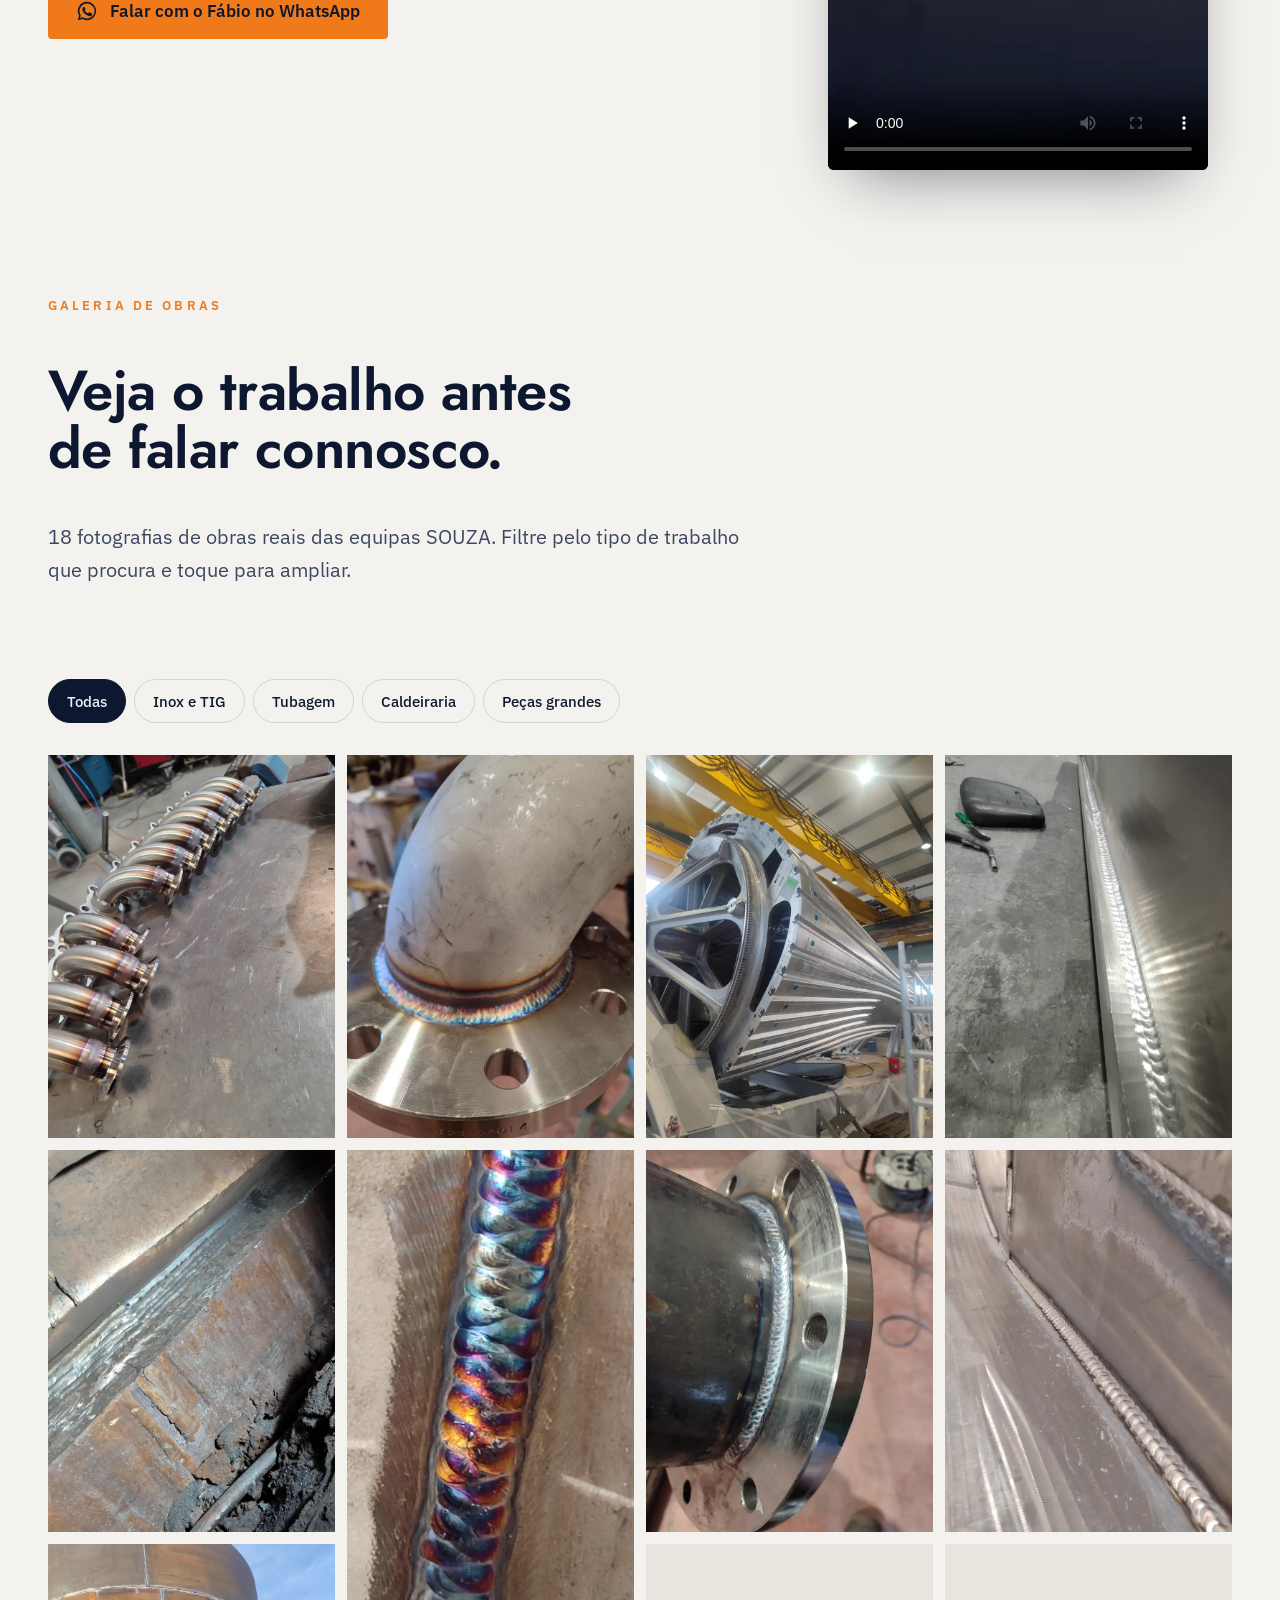
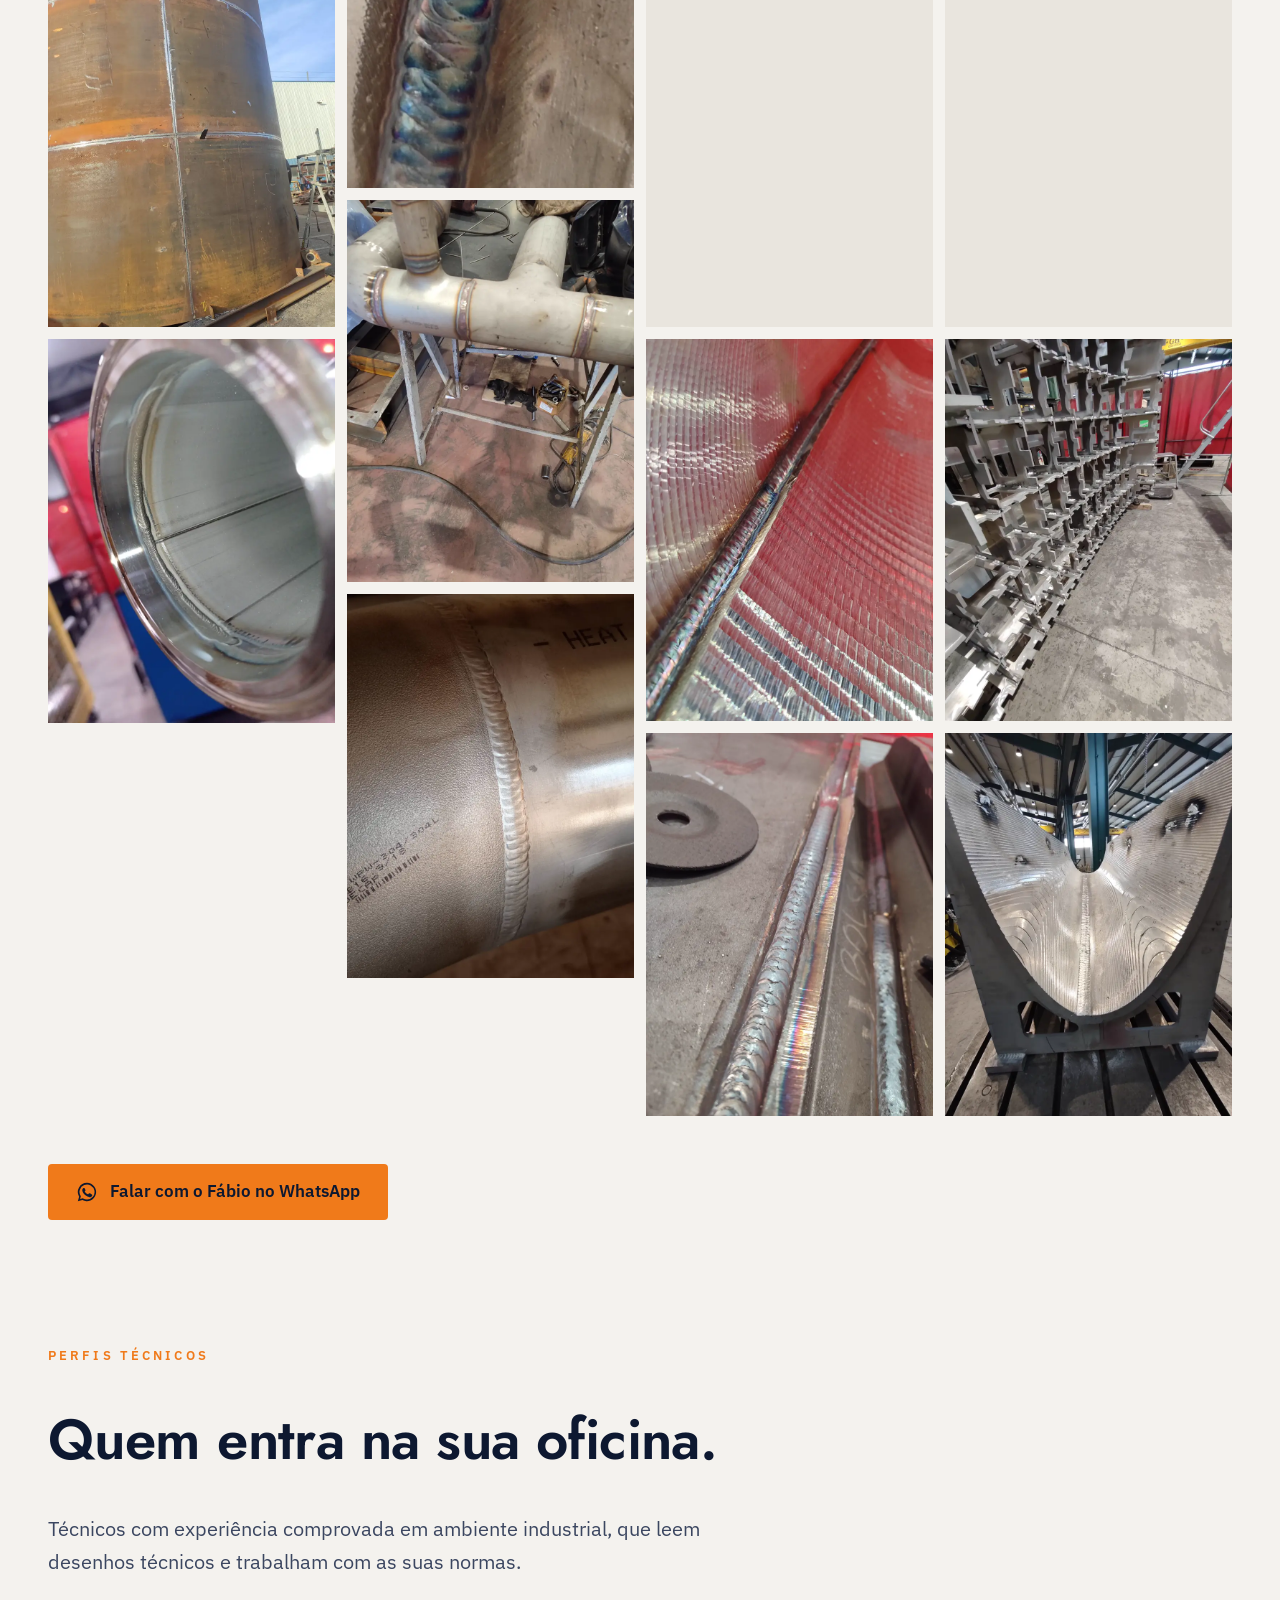
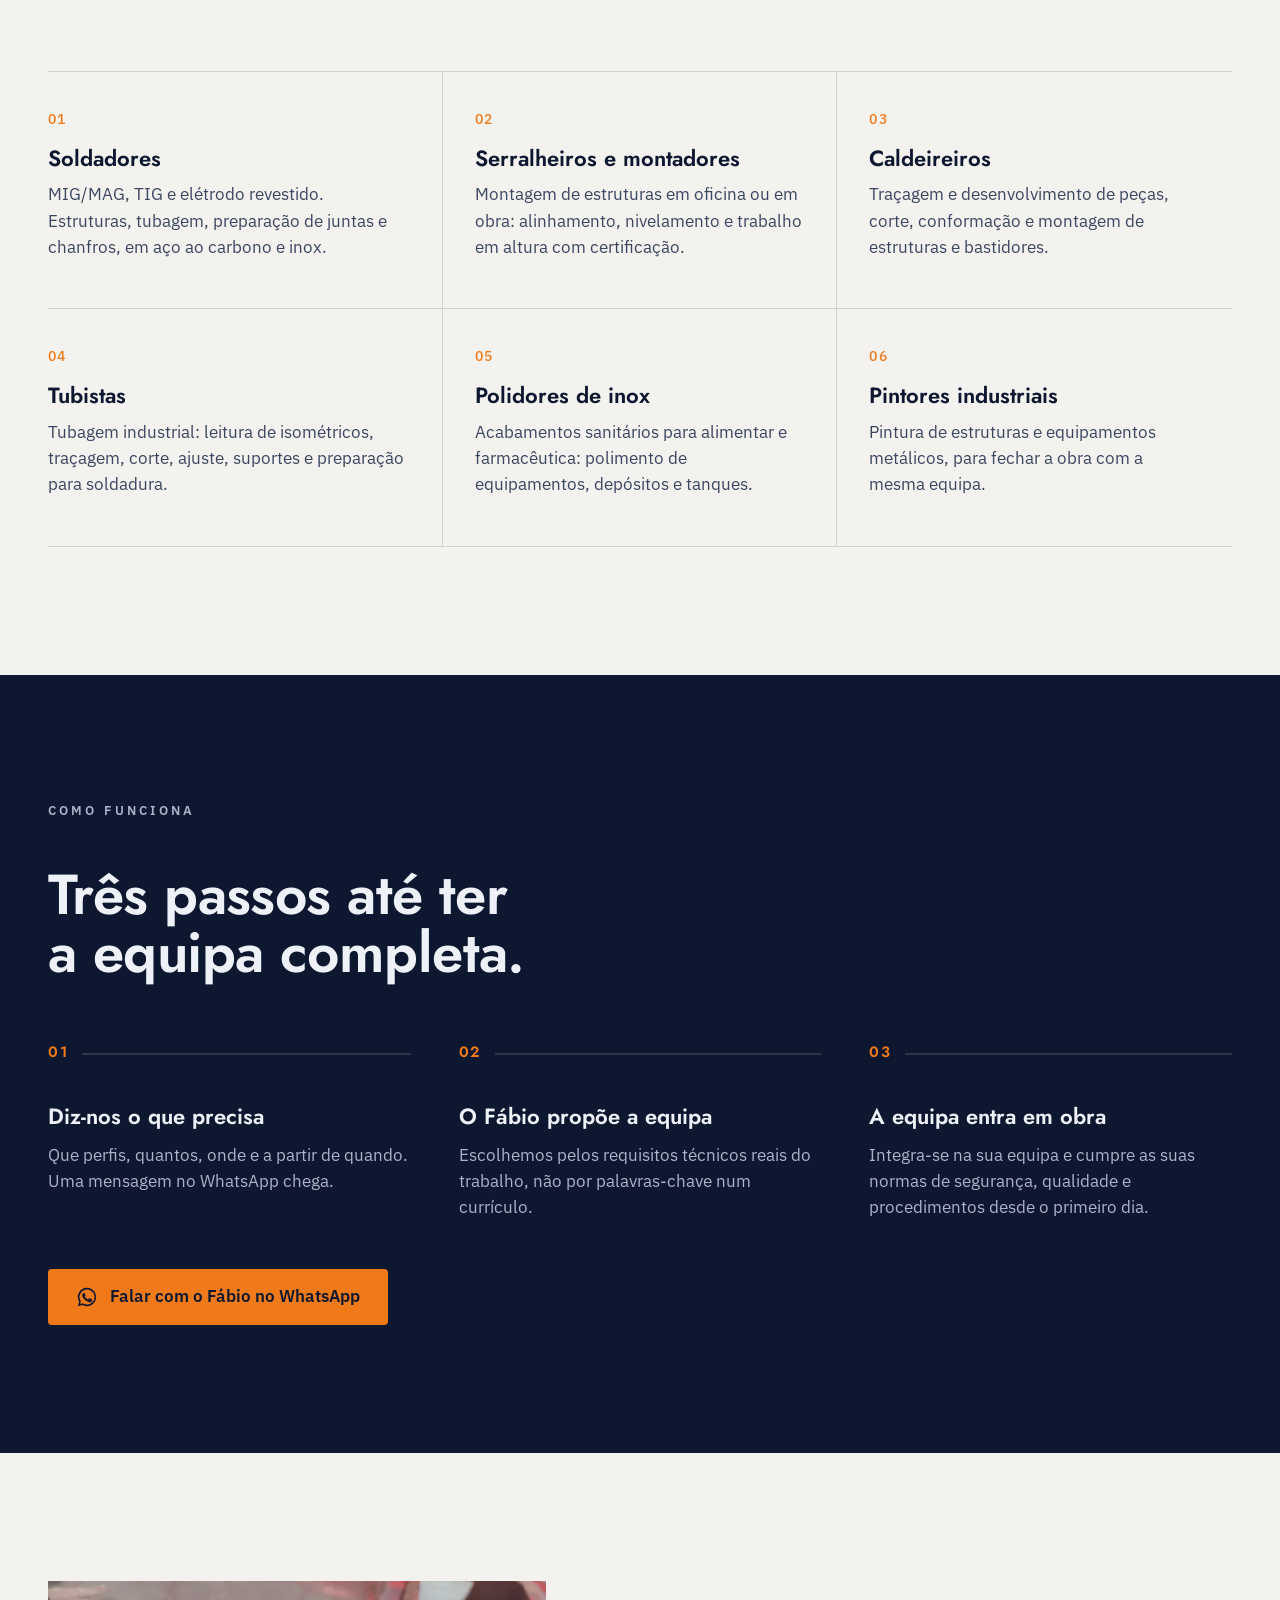
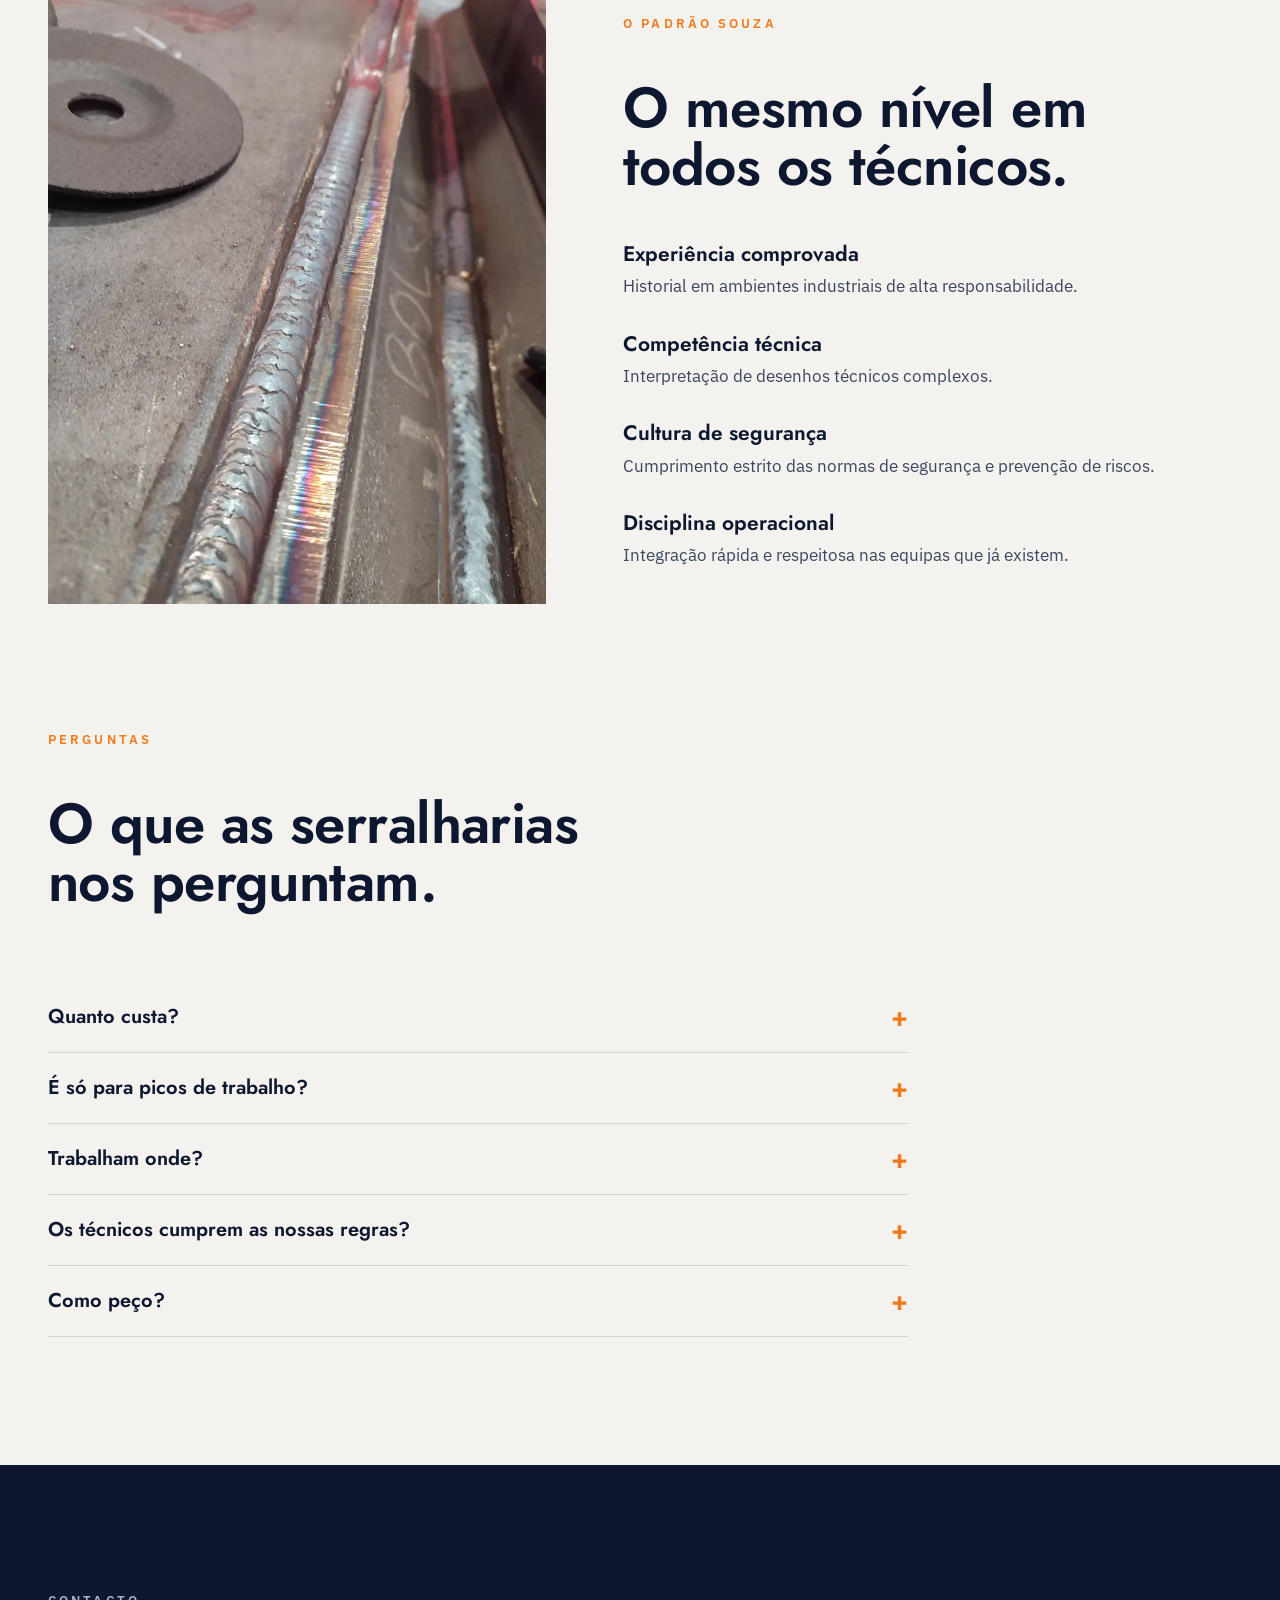
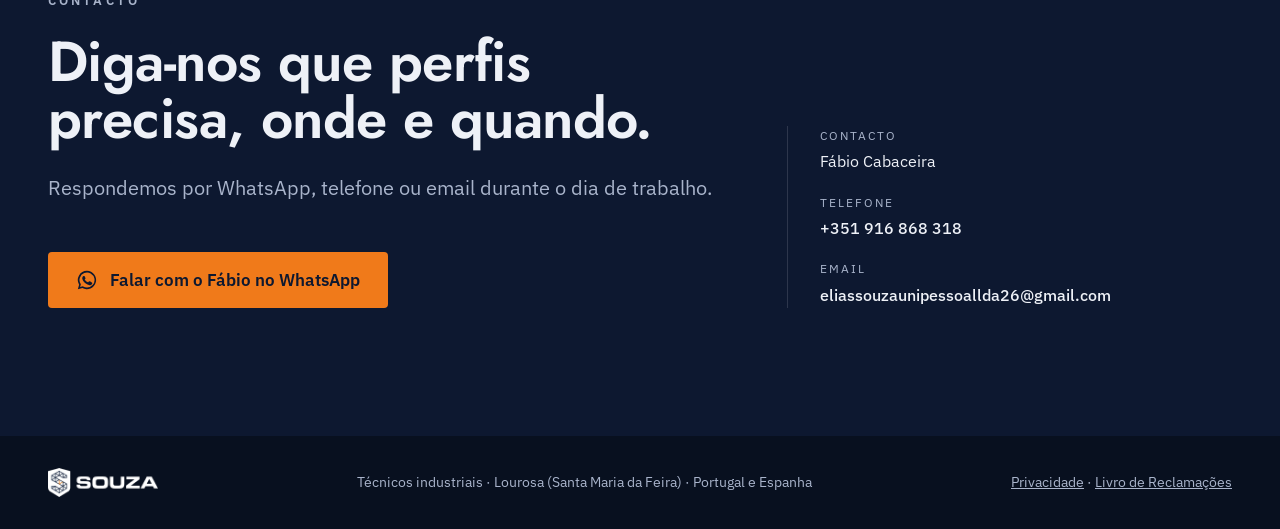
==== commit c1806bd9: "Versão nos links do CSS e JS para não usar cache antiga Co-Authored-By: Claude Opus 5.5 <noreply@ant" ====
--- a/a/index.html
+++ b/a/index.html
@@ -4,7 +4,7 @@
 <meta name="robots" content="noindex"><meta name="theme-color" content="#0d1830">
 <meta property="og:title" content="Está a recusar obras por falta de soldadores? | SOUZA"><meta property="og:description" content="Veja as obras reais das equipas SOUZA e reforce a sua serralharia com técnicos experientes em soldadura, tubagem e caldeiraria."><meta property="og:type" content="website"><meta property="og:locale" content="pt_PT">
 <link rel="icon" href="../assets/img/mark.webp"><link rel="preload" href="../assets/fonts/jost.woff2" as="font" type="font/woff2" crossorigin>
-<link rel="stylesheet" href="../assets/souza.css"></head><body>
+<link rel="stylesheet" href="../assets/souza.css?v=20261111b"></head><body>
 <main><header class="top"><div class="wrap"><img src="../assets/img/logo-h-branco.webp" width="480" height="124" alt="SOUZA"><a class="tel" href="tel:+351916868318">+351 916 868 318</a></div></header><section class="hero navy" aria-labelledby="h1"><div class="hero-grid">
 <div class="hero-copy"><p class="eyebrow">Para serralharias e metalomecânicas</p><h1 id="h1">Está a recusar obras por falta de soldadores?</h1><svg class="bead" viewBox="0 0 340 14" aria-hidden="true"><path d="M2 7c10-6 18 6 28 0s18 6 28 0 18 6 28 0 18 6 28 0 18 6 28 0 18 6 28 0 18 6 28 0 18 6 28 0 18 6 28 0 18 6 28 0 18 6 28 0 18 6 26 0"/></svg><p class="lead">Cada obra recusada vai parar à concorrência. A SOUZA põe técnicos experientes na sua oficina para dar conta do trabalho que já tem.</p>
 <div class="ctas"><a class="btn btn-wa" data-wa href="https://wa.me/351916868318"><svg viewBox="0 0 24 24" aria-hidden="true"><path fill="currentColor" d="M12 2a10 10 0 0 0-8.6 15.1L2 22l5-1.3A10 10 0 1 0 12 2Zm0 18.2a8.2 8.2 0 0 1-4.2-1.2l-.3-.2-3 .8.8-2.9-.2-.3A8.2 8.2 0 1 1 12 20.2Zm4.5-6.1c-.2-.1-1.5-.7-1.7-.8s-.4-.1-.6.1-.7.8-.8 1-.3.2-.5.1a6.7 6.7 0 0 1-3.3-2.9c-.2-.4.2-.4.7-1.3.1-.2 0-.3 0-.4l-.8-1.8c-.2-.5-.4-.4-.6-.4h-.5a1 1 0 0 0-.7.3 3 3 0 0 0-.9 2.2 5.2 5.2 0 0 0 1.1 2.8 11.9 11.9 0 0 0 4.6 4c1.7.7 2.4.8 3.2.7a2.8 2.8 0 0 0 1.8-1.3 2.3 2.3 0 0 0 .2-1.3c-.1-.1-.3-.2-.5-.3Z"/></svg>Falar com o Fábio no WhatsApp</a><a class="btn btn-ghost" href="#obras">Ver obras reais</a></div><p class="note">O Fábio responde durante o dia de trabalho.</p><ul class="facts"><li>TIG, MIG/MAG e elétrodo</li><li>Aço ao carbono e inox</li><li>Portugal e Espanha</li></ul></div>
@@ -40,4 +40,4 @@
 <div><small>Telefone</small><a href="tel:+351916868318">+351 916 868 318</a></div>
 <div><small>Email</small><a href="mailto:eliassouzaunipessoallda26@gmail.com">eliassouzaunipessoallda26@gmail.com</a></div></div></div></section></main><footer><div class="wrap"><img src="../assets/img/logo-h-branco.webp" width="480" height="124" alt="SOUZA" loading="lazy">
 <span>Técnicos industriais · Lourosa (Santa Maria da Feira) · Portugal e Espanha</span>
-<span><a href="https://eliassouza.com/pt/privacidade">Privacidade</a> · <a href="https://www.livroreclamacoes.pt/">Livro de Reclamações</a></span></div></footer><div class="sticky"><a class="btn btn-wa" data-wa href="https://wa.me/351916868318"><svg viewBox="0 0 24 24" aria-hidden="true"><path fill="currentColor" d="M12 2a10 10 0 0 0-8.6 15.1L2 22l5-1.3A10 10 0 1 0 12 2Zm0 18.2a8.2 8.2 0 0 1-4.2-1.2l-.3-.2-3 .8.8-2.9-.2-.3A8.2 8.2 0 1 1 12 20.2Zm4.5-6.1c-.2-.1-1.5-.7-1.7-.8s-.4-.1-.6.1-.7.8-.8 1-.3.2-.5.1a6.7 6.7 0 0 1-3.3-2.9c-.2-.4.2-.4.7-1.3.1-.2 0-.3 0-.4l-.8-1.8c-.2-.5-.4-.4-.6-.4h-.5a1 1 0 0 0-.7.3 3 3 0 0 0-.9 2.2 5.2 5.2 0 0 0 1.1 2.8 11.9 11.9 0 0 0 4.6 4c1.7.7 2.4.8 3.2.7a2.8 2.8 0 0 0 1.8-1.3 2.3 2.3 0 0 0 .2-1.3c-.1-.1-.3-.2-.5-.3Z"/></svg>Falar com o Fábio no WhatsApp</a></div><script src="../assets/souza.js" defer></script></body></html>+<span><a href="https://eliassouza.com/pt/privacidade">Privacidade</a> · <a href="https://www.livroreclamacoes.pt/">Livro de Reclamações</a></span></div></footer><div class="sticky"><a class="btn btn-wa" data-wa href="https://wa.me/351916868318"><svg viewBox="0 0 24 24" aria-hidden="true"><path fill="currentColor" d="M12 2a10 10 0 0 0-8.6 15.1L2 22l5-1.3A10 10 0 1 0 12 2Zm0 18.2a8.2 8.2 0 0 1-4.2-1.2l-.3-.2-3 .8.8-2.9-.2-.3A8.2 8.2 0 1 1 12 20.2Zm4.5-6.1c-.2-.1-1.5-.7-1.7-.8s-.4-.1-.6.1-.7.8-.8 1-.3.2-.5.1a6.7 6.7 0 0 1-3.3-2.9c-.2-.4.2-.4.7-1.3.1-.2 0-.3 0-.4l-.8-1.8c-.2-.5-.4-.4-.6-.4h-.5a1 1 0 0 0-.7.3 3 3 0 0 0-.9 2.2 5.2 5.2 0 0 0 1.1 2.8 11.9 11.9 0 0 0 4.6 4c1.7.7 2.4.8 3.2.7a2.8 2.8 0 0 0 1.8-1.3 2.3 2.3 0 0 0 .2-1.3c-.1-.1-.3-.2-.5-.3Z"/></svg>Falar com o Fábio no WhatsApp</a></div><script src="../assets/souza.js?v=20261111b" defer></script></body></html>
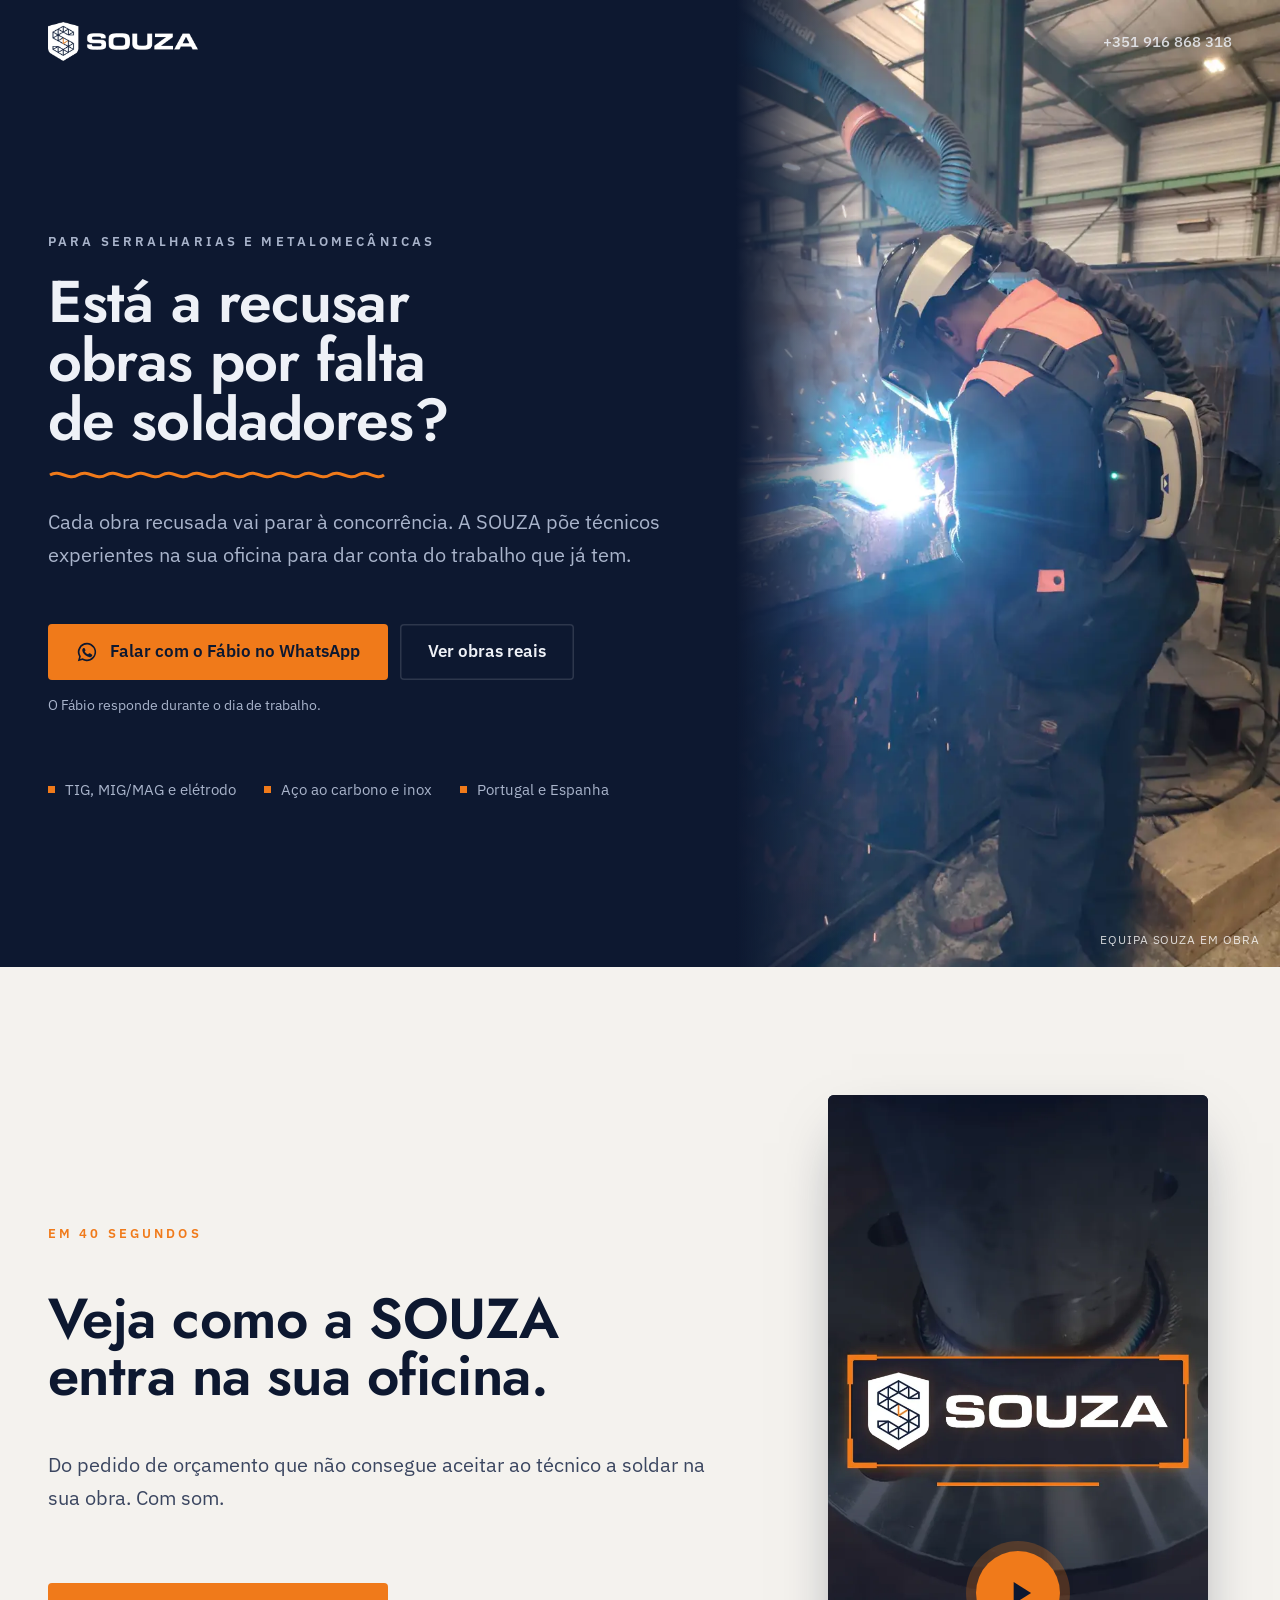
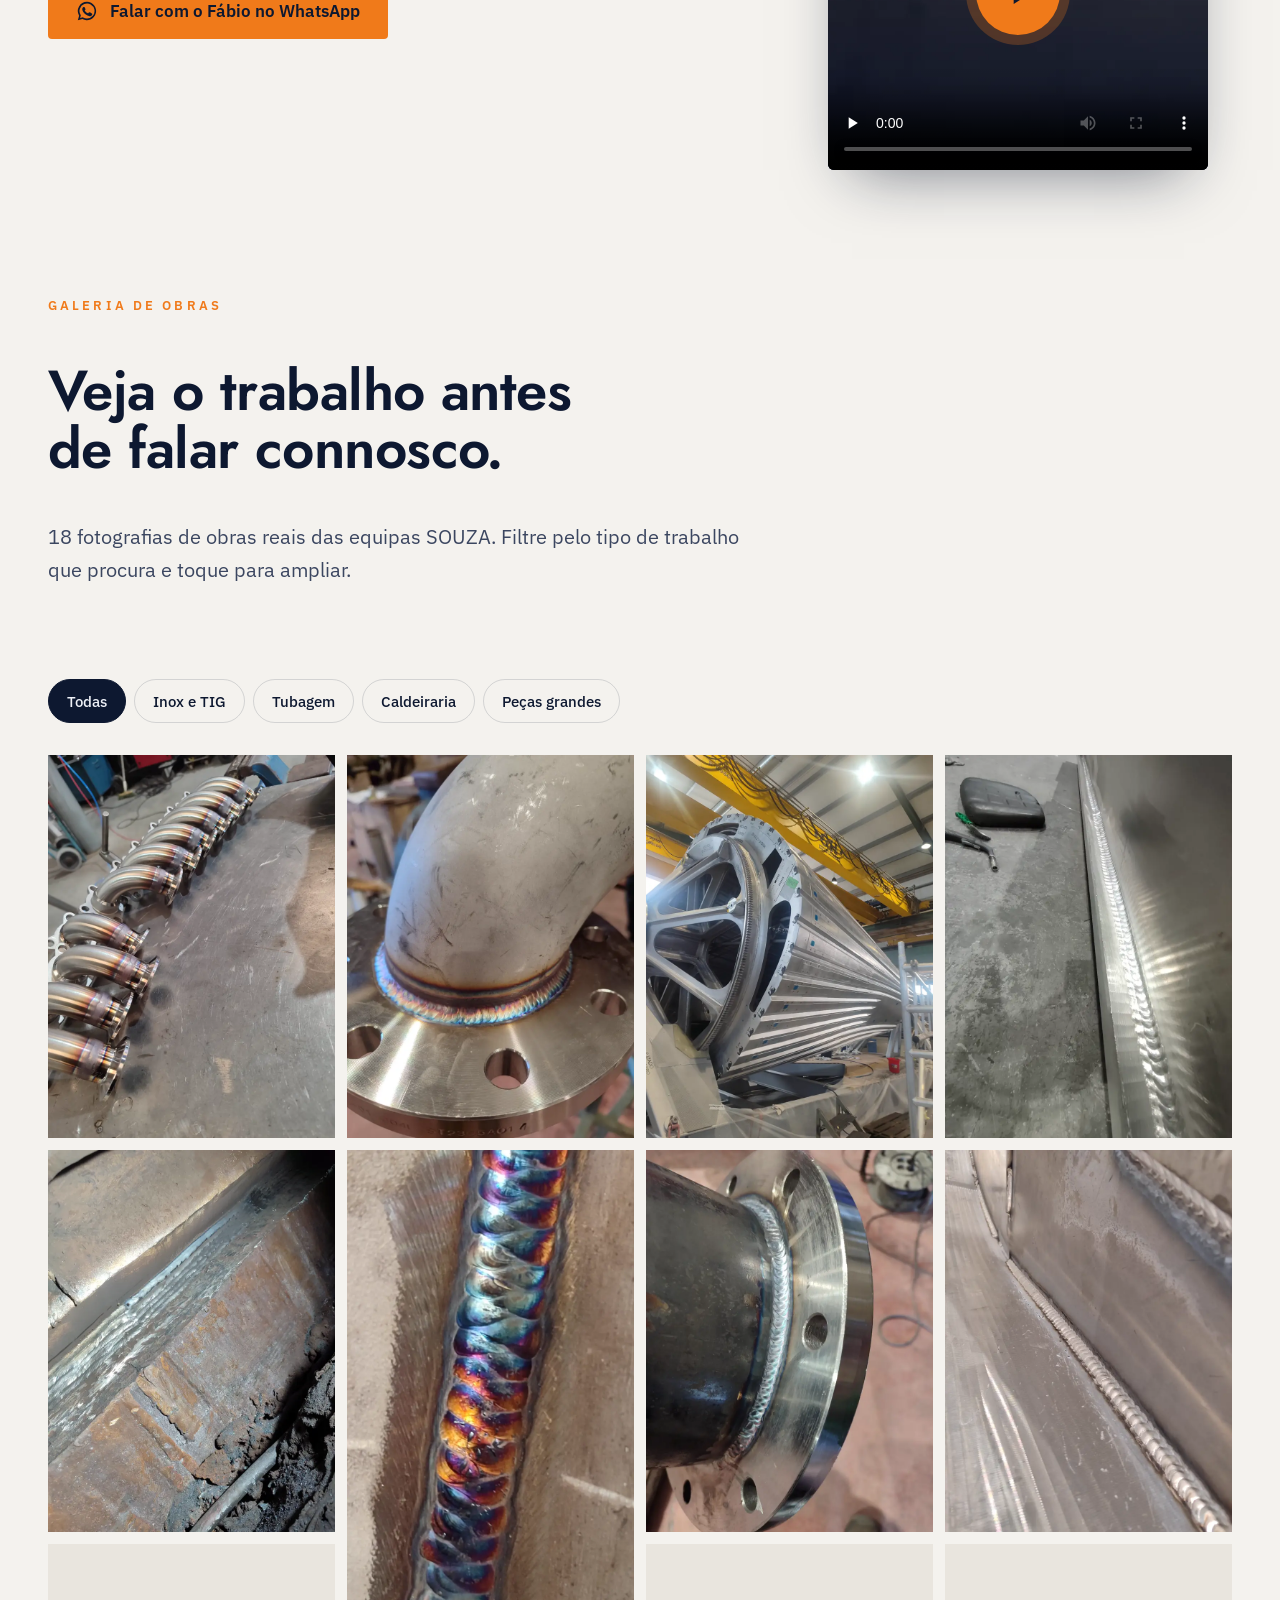
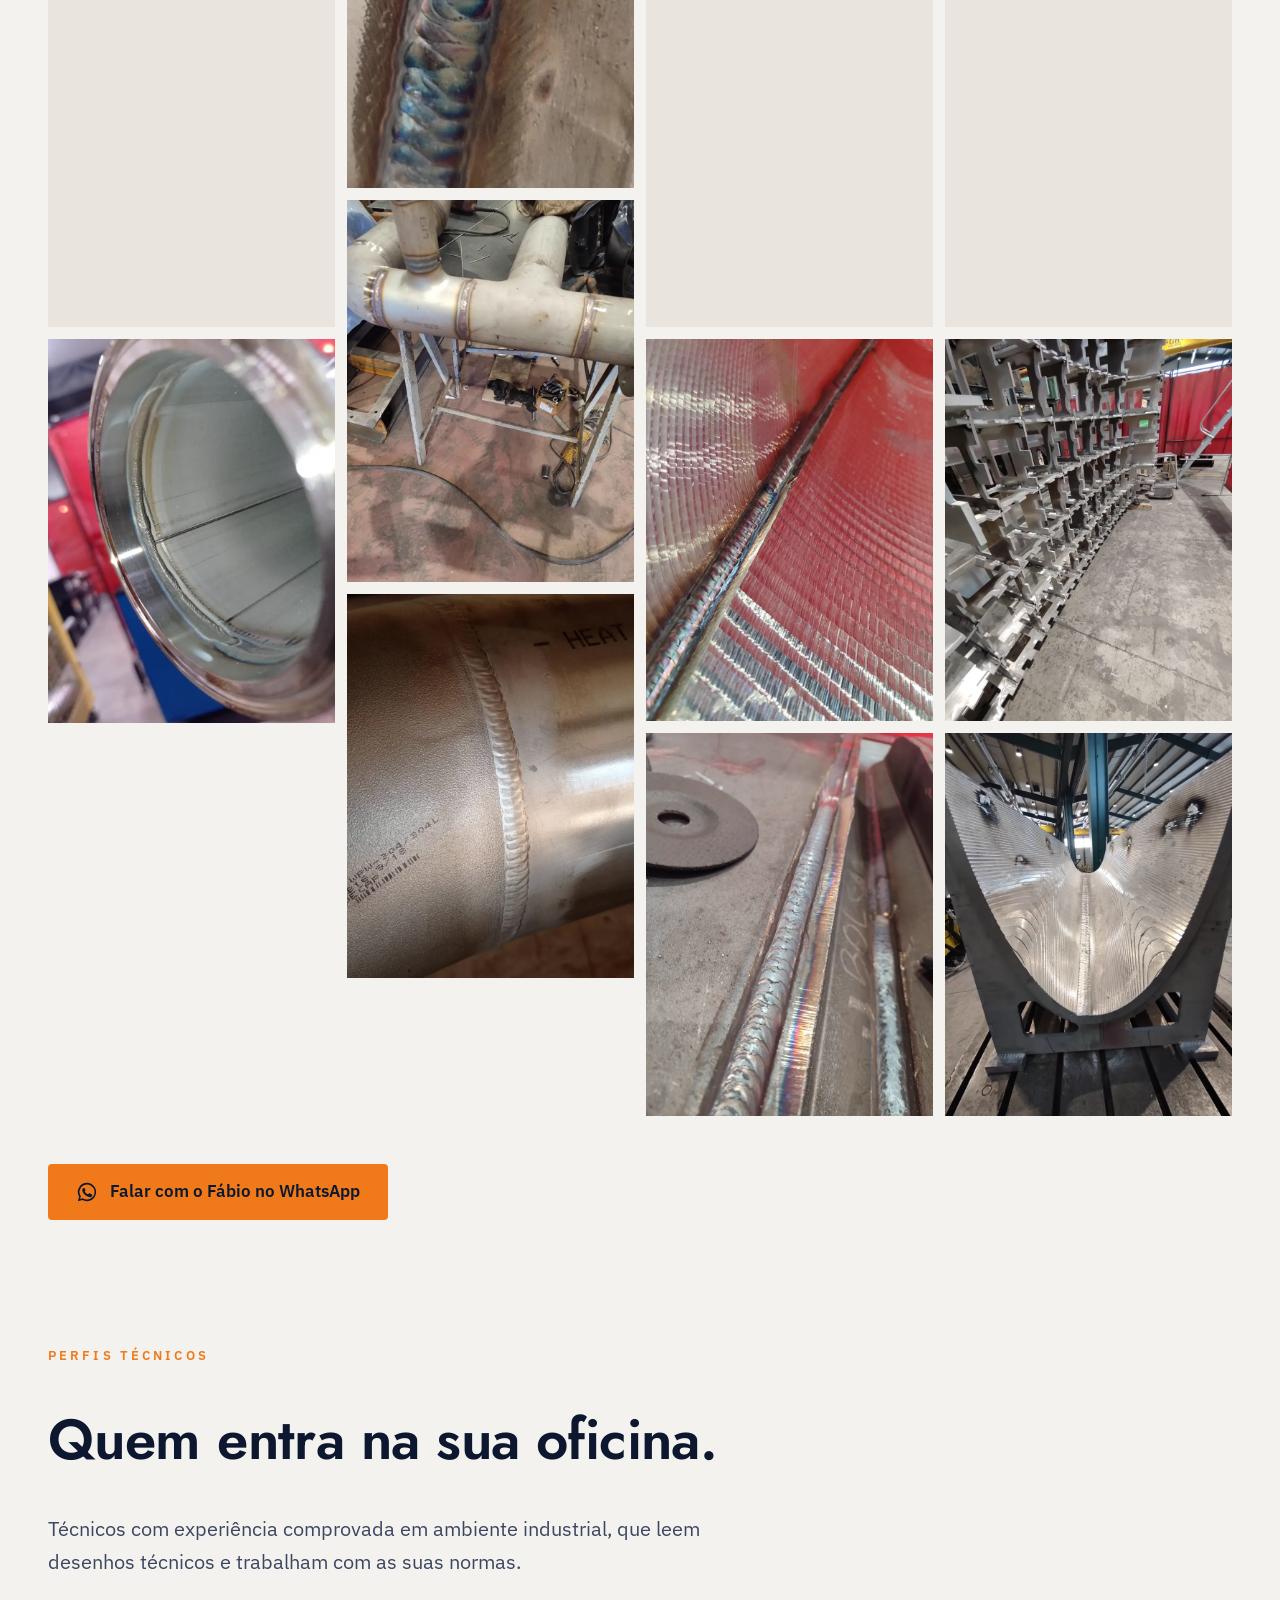
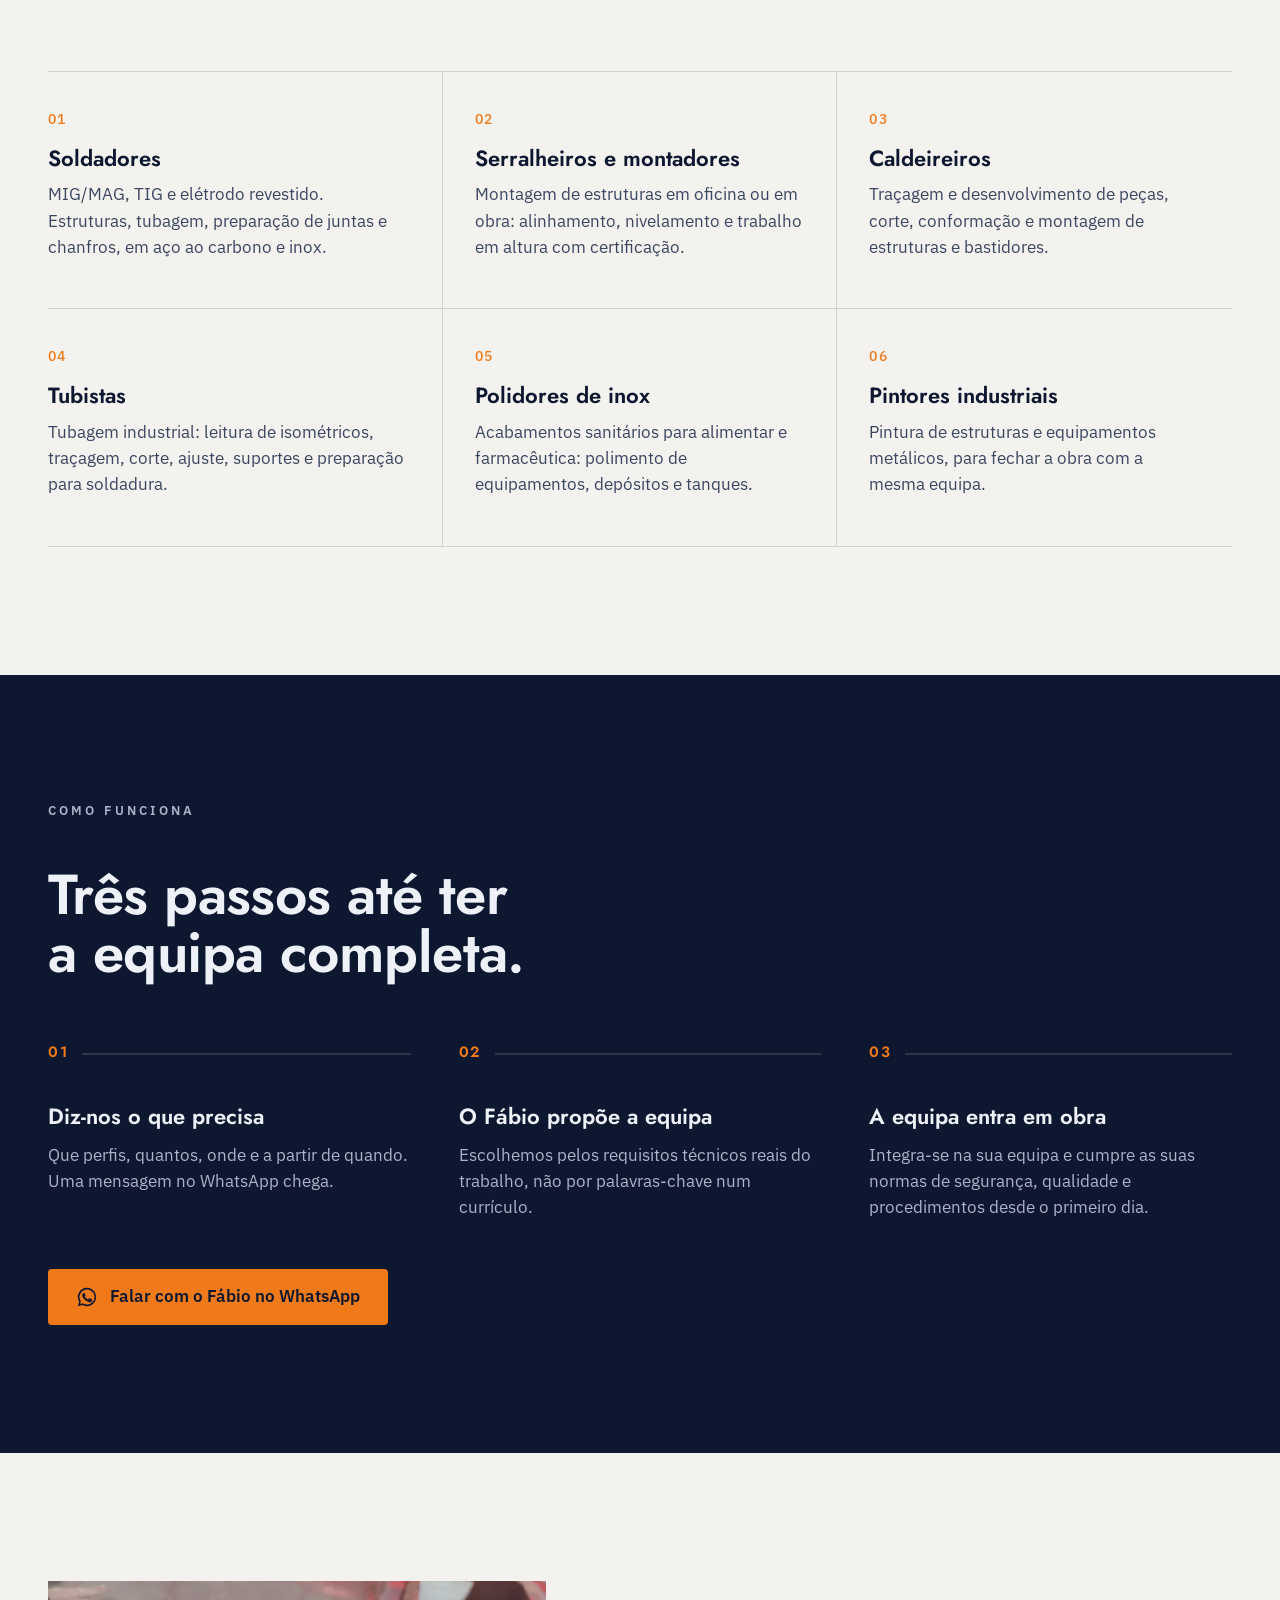
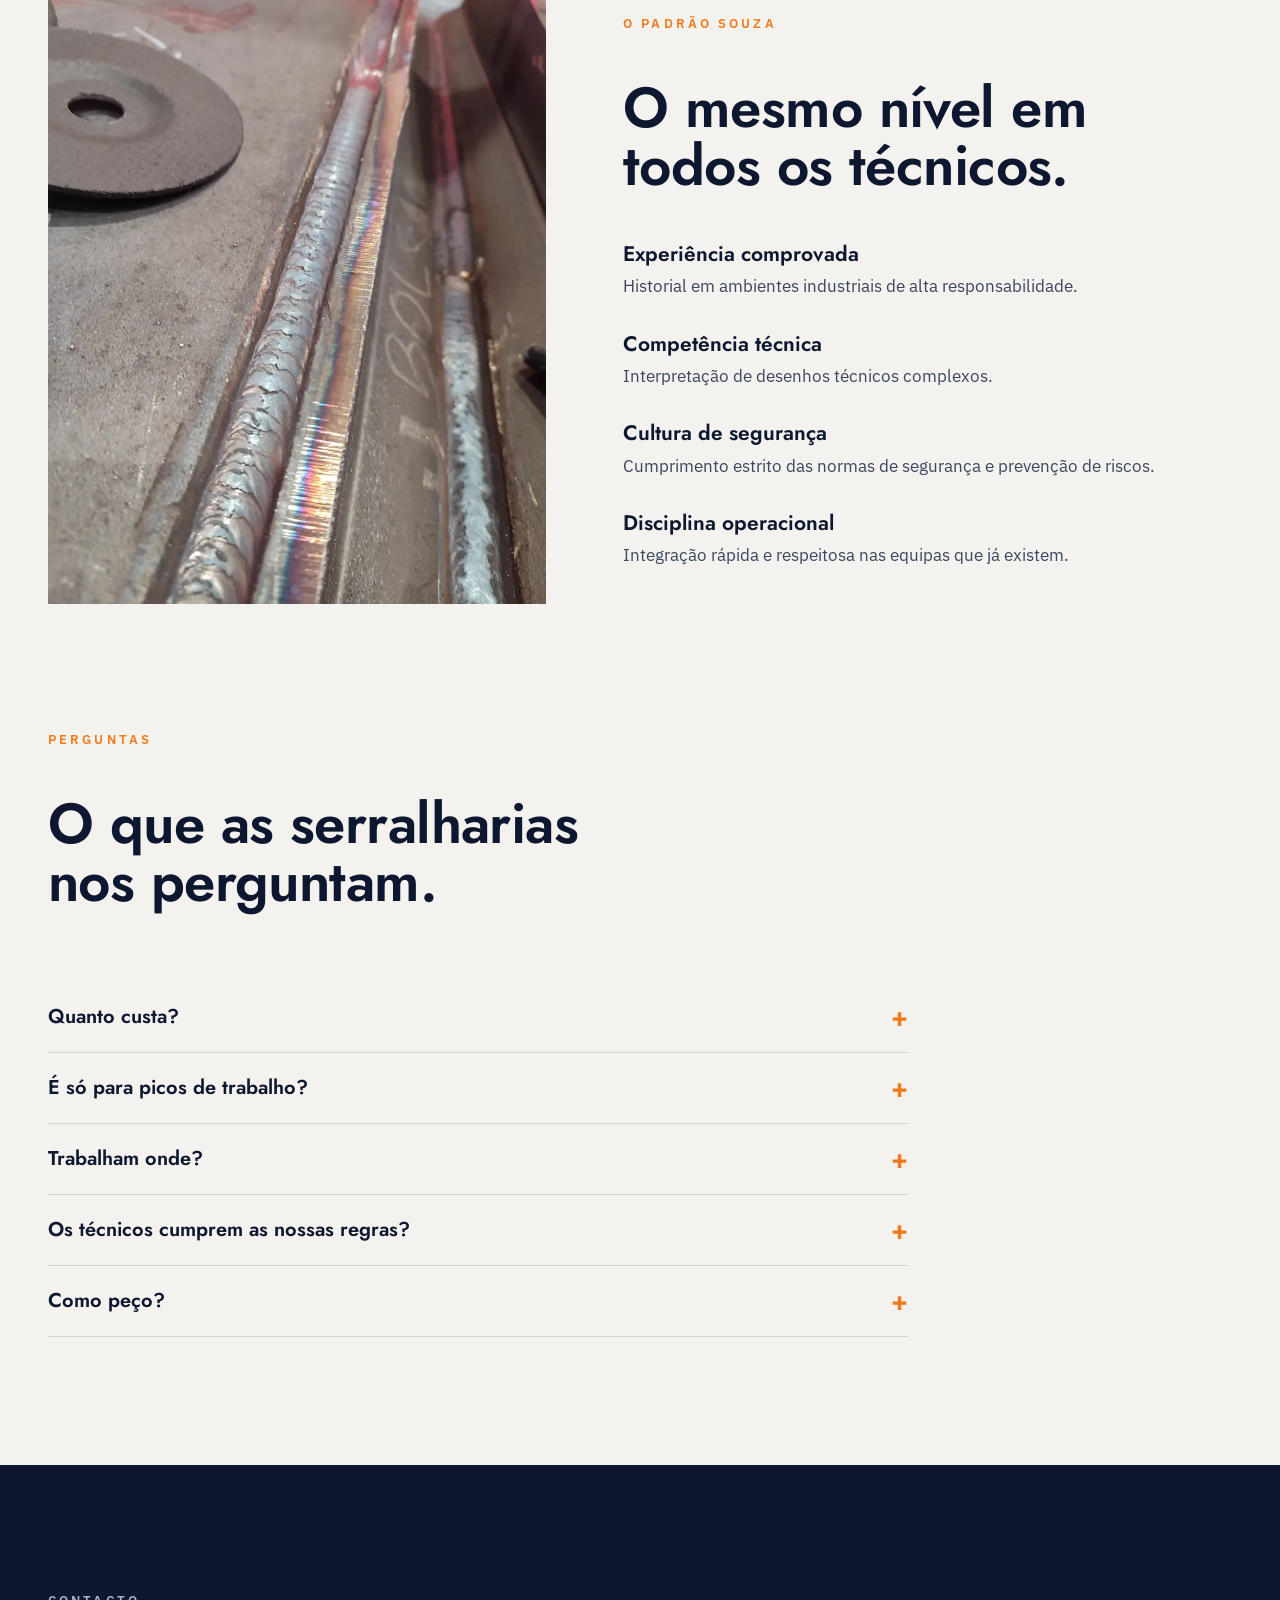
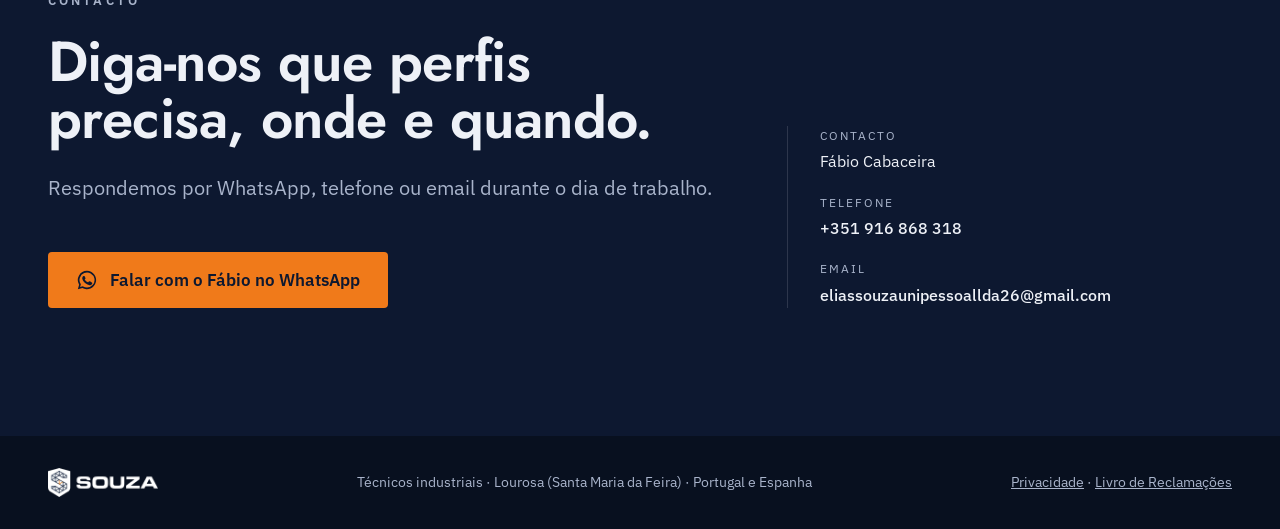
==== commit fc396b61: "Botão de play abaixo do logo Co-Authored-By: Claude Opus 5.5 <noreply@anthropic.com>" ====
--- a/a/index.html
+++ b/a/index.html
@@ -4,7 +4,7 @@
 <meta name="robots" content="noindex"><meta name="theme-color" content="#0d1830">
 <meta property="og:title" content="Está a recusar obras por falta de soldadores? | SOUZA"><meta property="og:description" content="Veja as obras reais das equipas SOUZA e reforce a sua serralharia com técnicos experientes em soldadura, tubagem e caldeiraria."><meta property="og:type" content="website"><meta property="og:locale" content="pt_PT">
 <link rel="icon" href="../assets/img/mark.webp"><link rel="preload" href="../assets/fonts/jost.woff2" as="font" type="font/woff2" crossorigin>
-<link rel="stylesheet" href="../assets/souza.css?v=20261111b"></head><body>
+<link rel="stylesheet" href="../assets/souza.css?v=20261111c"></head><body>
 <main><header class="top"><div class="wrap"><img src="../assets/img/logo-h-branco.webp" width="480" height="124" alt="SOUZA"><a class="tel" href="tel:+351916868318">+351 916 868 318</a></div></header><section class="hero navy" aria-labelledby="h1"><div class="hero-grid">
 <div class="hero-copy"><p class="eyebrow">Para serralharias e metalomecânicas</p><h1 id="h1">Está a recusar obras por falta de soldadores?</h1><svg class="bead" viewBox="0 0 340 14" aria-hidden="true"><path d="M2 7c10-6 18 6 28 0s18 6 28 0 18 6 28 0 18 6 28 0 18 6 28 0 18 6 28 0 18 6 28 0 18 6 28 0 18 6 28 0 18 6 28 0 18 6 28 0 18 6 26 0"/></svg><p class="lead">Cada obra recusada vai parar à concorrência. A SOUZA põe técnicos experientes na sua oficina para dar conta do trabalho que já tem.</p>
 <div class="ctas"><a class="btn btn-wa" data-wa href="https://wa.me/351916868318"><svg viewBox="0 0 24 24" aria-hidden="true"><path fill="currentColor" d="M12 2a10 10 0 0 0-8.6 15.1L2 22l5-1.3A10 10 0 1 0 12 2Zm0 18.2a8.2 8.2 0 0 1-4.2-1.2l-.3-.2-3 .8.8-2.9-.2-.3A8.2 8.2 0 1 1 12 20.2Zm4.5-6.1c-.2-.1-1.5-.7-1.7-.8s-.4-.1-.6.1-.7.8-.8 1-.3.2-.5.1a6.7 6.7 0 0 1-3.3-2.9c-.2-.4.2-.4.7-1.3.1-.2 0-.3 0-.4l-.8-1.8c-.2-.5-.4-.4-.6-.4h-.5a1 1 0 0 0-.7.3 3 3 0 0 0-.9 2.2 5.2 5.2 0 0 0 1.1 2.8 11.9 11.9 0 0 0 4.6 4c1.7.7 2.4.8 3.2.7a2.8 2.8 0 0 0 1.8-1.3 2.3 2.3 0 0 0 .2-1.3c-.1-.1-.3-.2-.5-.3Z"/></svg>Falar com o Fábio no WhatsApp</a><a class="btn btn-ghost" href="#obras">Ver obras reais</a></div><p class="note">O Fábio responde durante o dia de trabalho.</p><ul class="facts"><li>TIG, MIG/MAG e elétrodo</li><li>Aço ao carbono e inox</li><li>Portugal e Espanha</li></ul></div>
@@ -40,4 +40,4 @@
 <div><small>Telefone</small><a href="tel:+351916868318">+351 916 868 318</a></div>
 <div><small>Email</small><a href="mailto:eliassouzaunipessoallda26@gmail.com">eliassouzaunipessoallda26@gmail.com</a></div></div></div></section></main><footer><div class="wrap"><img src="../assets/img/logo-h-branco.webp" width="480" height="124" alt="SOUZA" loading="lazy">
 <span>Técnicos industriais · Lourosa (Santa Maria da Feira) · Portugal e Espanha</span>
-<span><a href="https://eliassouza.com/pt/privacidade">Privacidade</a> · <a href="https://www.livroreclamacoes.pt/">Livro de Reclamações</a></span></div></footer><div class="sticky"><a class="btn btn-wa" data-wa href="https://wa.me/351916868318"><svg viewBox="0 0 24 24" aria-hidden="true"><path fill="currentColor" d="M12 2a10 10 0 0 0-8.6 15.1L2 22l5-1.3A10 10 0 1 0 12 2Zm0 18.2a8.2 8.2 0 0 1-4.2-1.2l-.3-.2-3 .8.8-2.9-.2-.3A8.2 8.2 0 1 1 12 20.2Zm4.5-6.1c-.2-.1-1.5-.7-1.7-.8s-.4-.1-.6.1-.7.8-.8 1-.3.2-.5.1a6.7 6.7 0 0 1-3.3-2.9c-.2-.4.2-.4.7-1.3.1-.2 0-.3 0-.4l-.8-1.8c-.2-.5-.4-.4-.6-.4h-.5a1 1 0 0 0-.7.3 3 3 0 0 0-.9 2.2 5.2 5.2 0 0 0 1.1 2.8 11.9 11.9 0 0 0 4.6 4c1.7.7 2.4.8 3.2.7a2.8 2.8 0 0 0 1.8-1.3 2.3 2.3 0 0 0 .2-1.3c-.1-.1-.3-.2-.5-.3Z"/></svg>Falar com o Fábio no WhatsApp</a></div><script src="../assets/souza.js?v=20261111b" defer></script></body></html>+<span><a href="https://eliassouza.com/pt/privacidade">Privacidade</a> · <a href="https://www.livroreclamacoes.pt/">Livro de Reclamações</a></span></div></footer><div class="sticky"><a class="btn btn-wa" data-wa href="https://wa.me/351916868318"><svg viewBox="0 0 24 24" aria-hidden="true"><path fill="currentColor" d="M12 2a10 10 0 0 0-8.6 15.1L2 22l5-1.3A10 10 0 1 0 12 2Zm0 18.2a8.2 8.2 0 0 1-4.2-1.2l-.3-.2-3 .8.8-2.9-.2-.3A8.2 8.2 0 1 1 12 20.2Zm4.5-6.1c-.2-.1-1.5-.7-1.7-.8s-.4-.1-.6.1-.7.8-.8 1-.3.2-.5.1a6.7 6.7 0 0 1-3.3-2.9c-.2-.4.2-.4.7-1.3.1-.2 0-.3 0-.4l-.8-1.8c-.2-.5-.4-.4-.6-.4h-.5a1 1 0 0 0-.7.3 3 3 0 0 0-.9 2.2 5.2 5.2 0 0 0 1.1 2.8 11.9 11.9 0 0 0 4.6 4c1.7.7 2.4.8 3.2.7a2.8 2.8 0 0 0 1.8-1.3 2.3 2.3 0 0 0 .2-1.3c-.1-.1-.3-.2-.5-.3Z"/></svg>Falar com o Fábio no WhatsApp</a></div><script src="../assets/souza.js?v=20261111c" defer></script></body></html>
--- a/assets/souza.css
+++ b/assets/souza.css
@@ -200,7 +200,7 @@
 .vid{display:grid;grid-template-columns:minmax(0,1fr) minmax(0,.62fr);gap:clamp(28px,5vw,72px);align-items:center}
 .vid-frame{position:relative;margin:0;border-radius:6px;overflow:hidden;background:#0d1830;box-shadow:0 24px 60px -24px rgba(13,24,48,.55);max-width:380px;justify-self:center;width:100%}
 .vid-frame video{display:block;width:100%;height:auto;aspect-ratio:9/16;object-fit:cover;background:#0d1830}
-.vid-play{position:absolute;inset:0;margin:auto;width:84px;height:84px;border-radius:50%;border:0;background:#f07a1a;color:#0d1830;cursor:pointer;display:grid;place-items:center;box-shadow:0 0 0 10px rgba(240,122,26,.25);transition:transform .2s}
+.vid-play{position:absolute;left:0;right:0;bottom:20%;margin:0 auto;width:84px;height:84px;border-radius:50%;border:0;background:#f07a1a;color:#0d1830;cursor:pointer;display:grid;place-items:center;box-shadow:0 0 0 10px rgba(240,122,26,.25);transition:transform .2s}
 .vid-play:hover{transform:scale(1.06)}.vid-play svg{width:38px;height:38px;margin-left:4px}
 .vid-frame.playing .vid-play{display:none}
 @media (max-width:900px){.vid{grid-template-columns:1fr}.vid-frame{max-width:340px}}
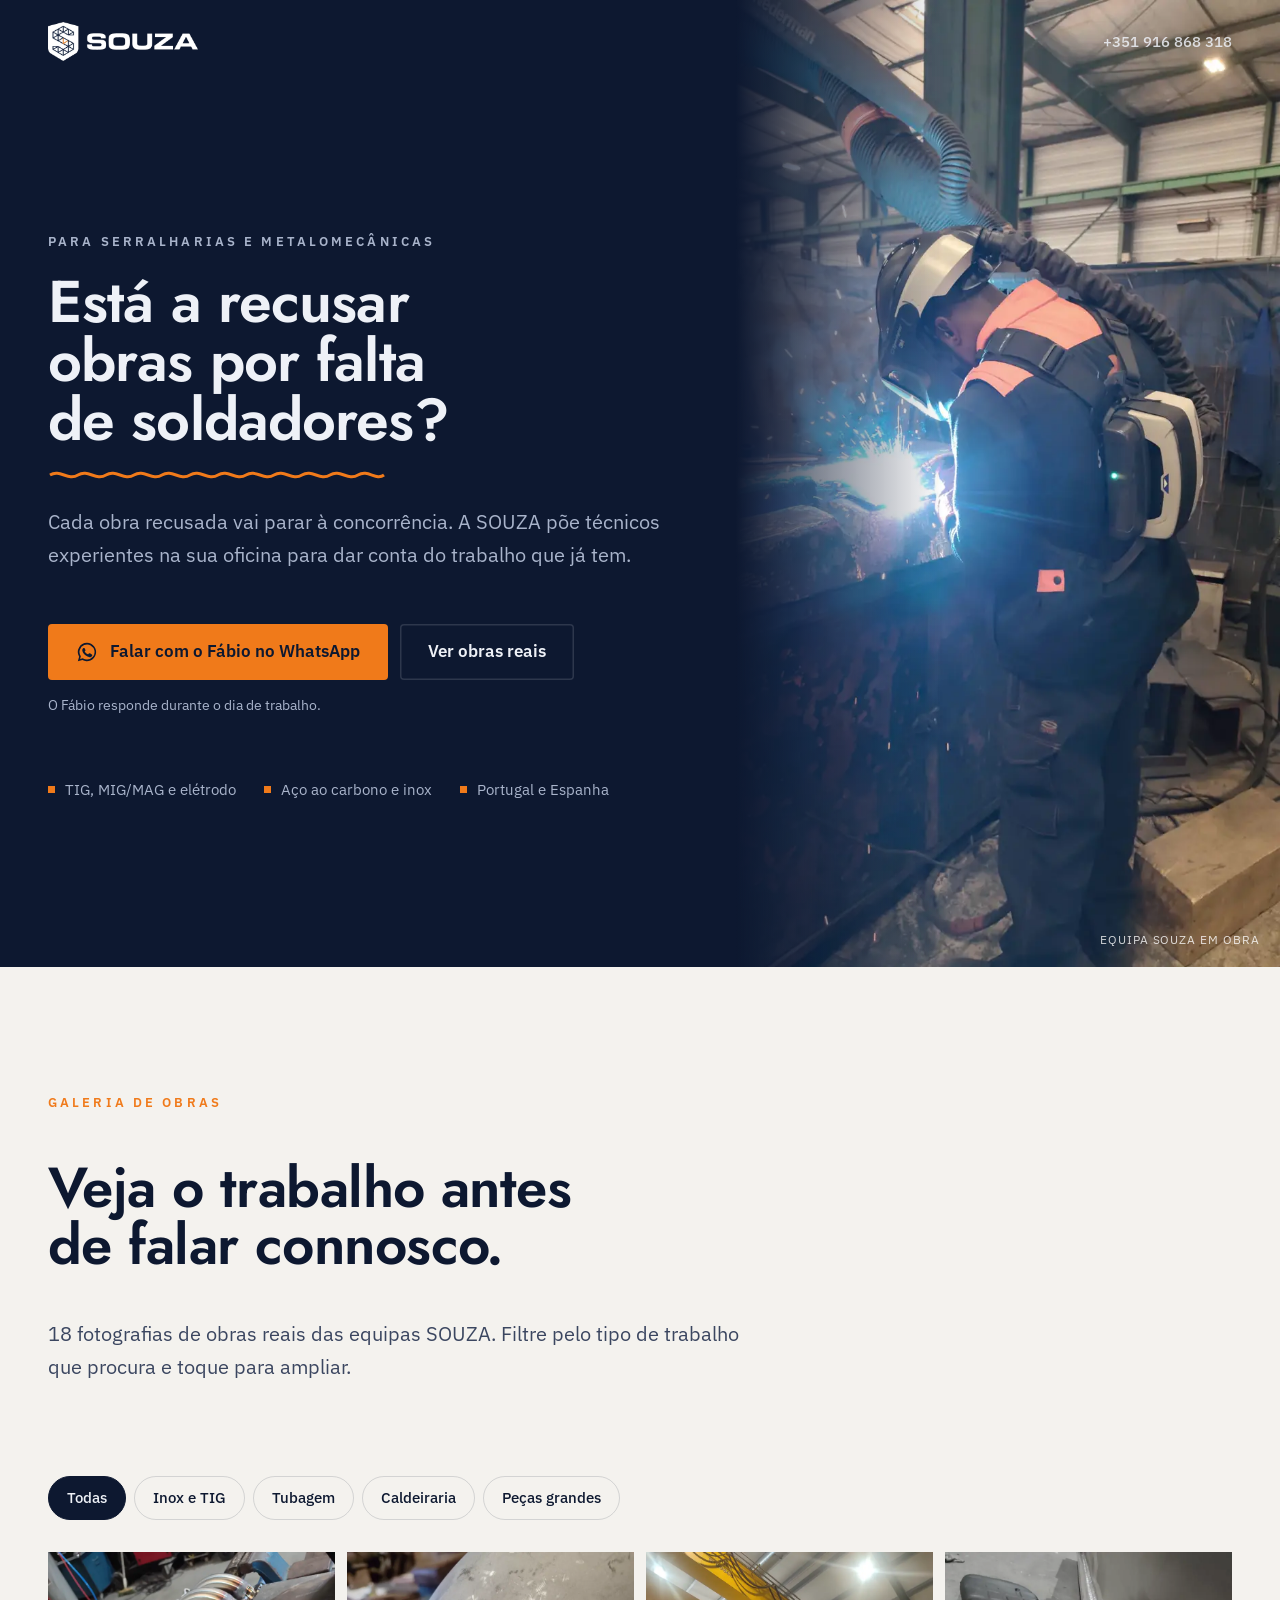
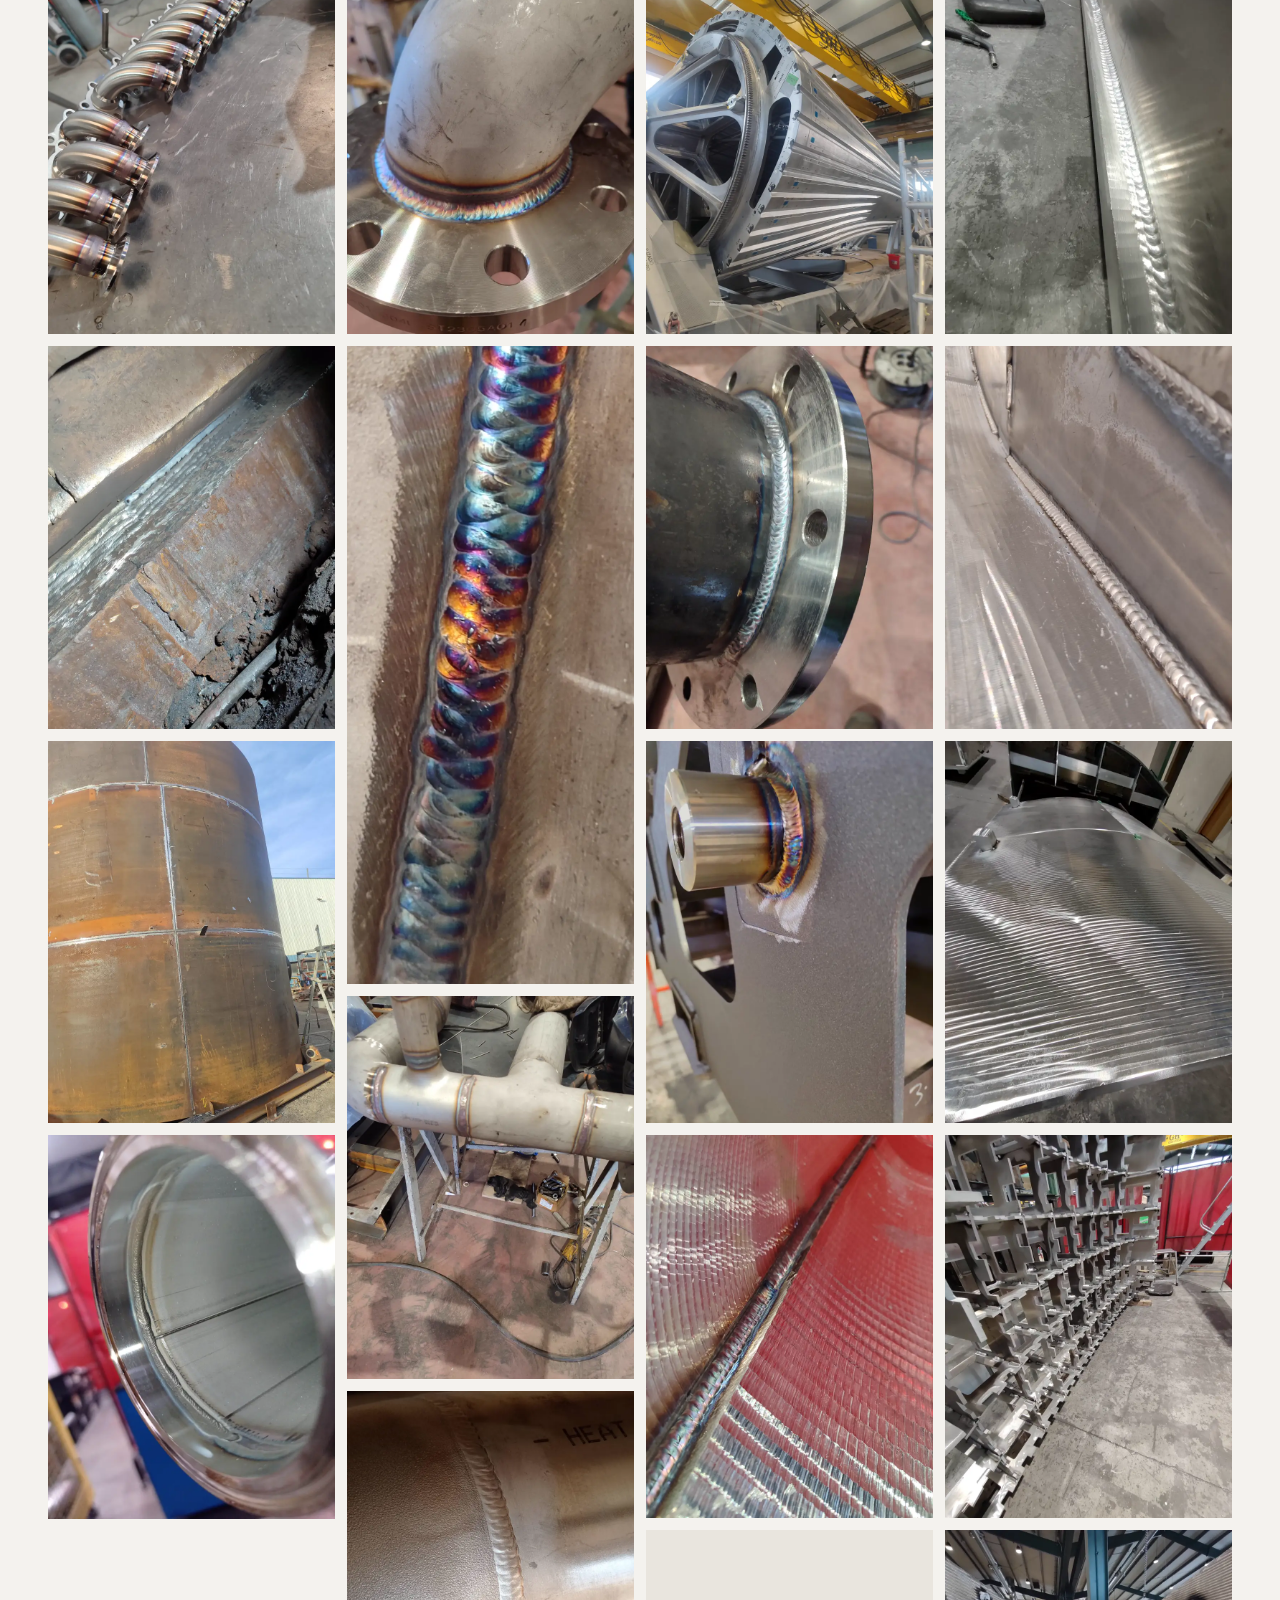
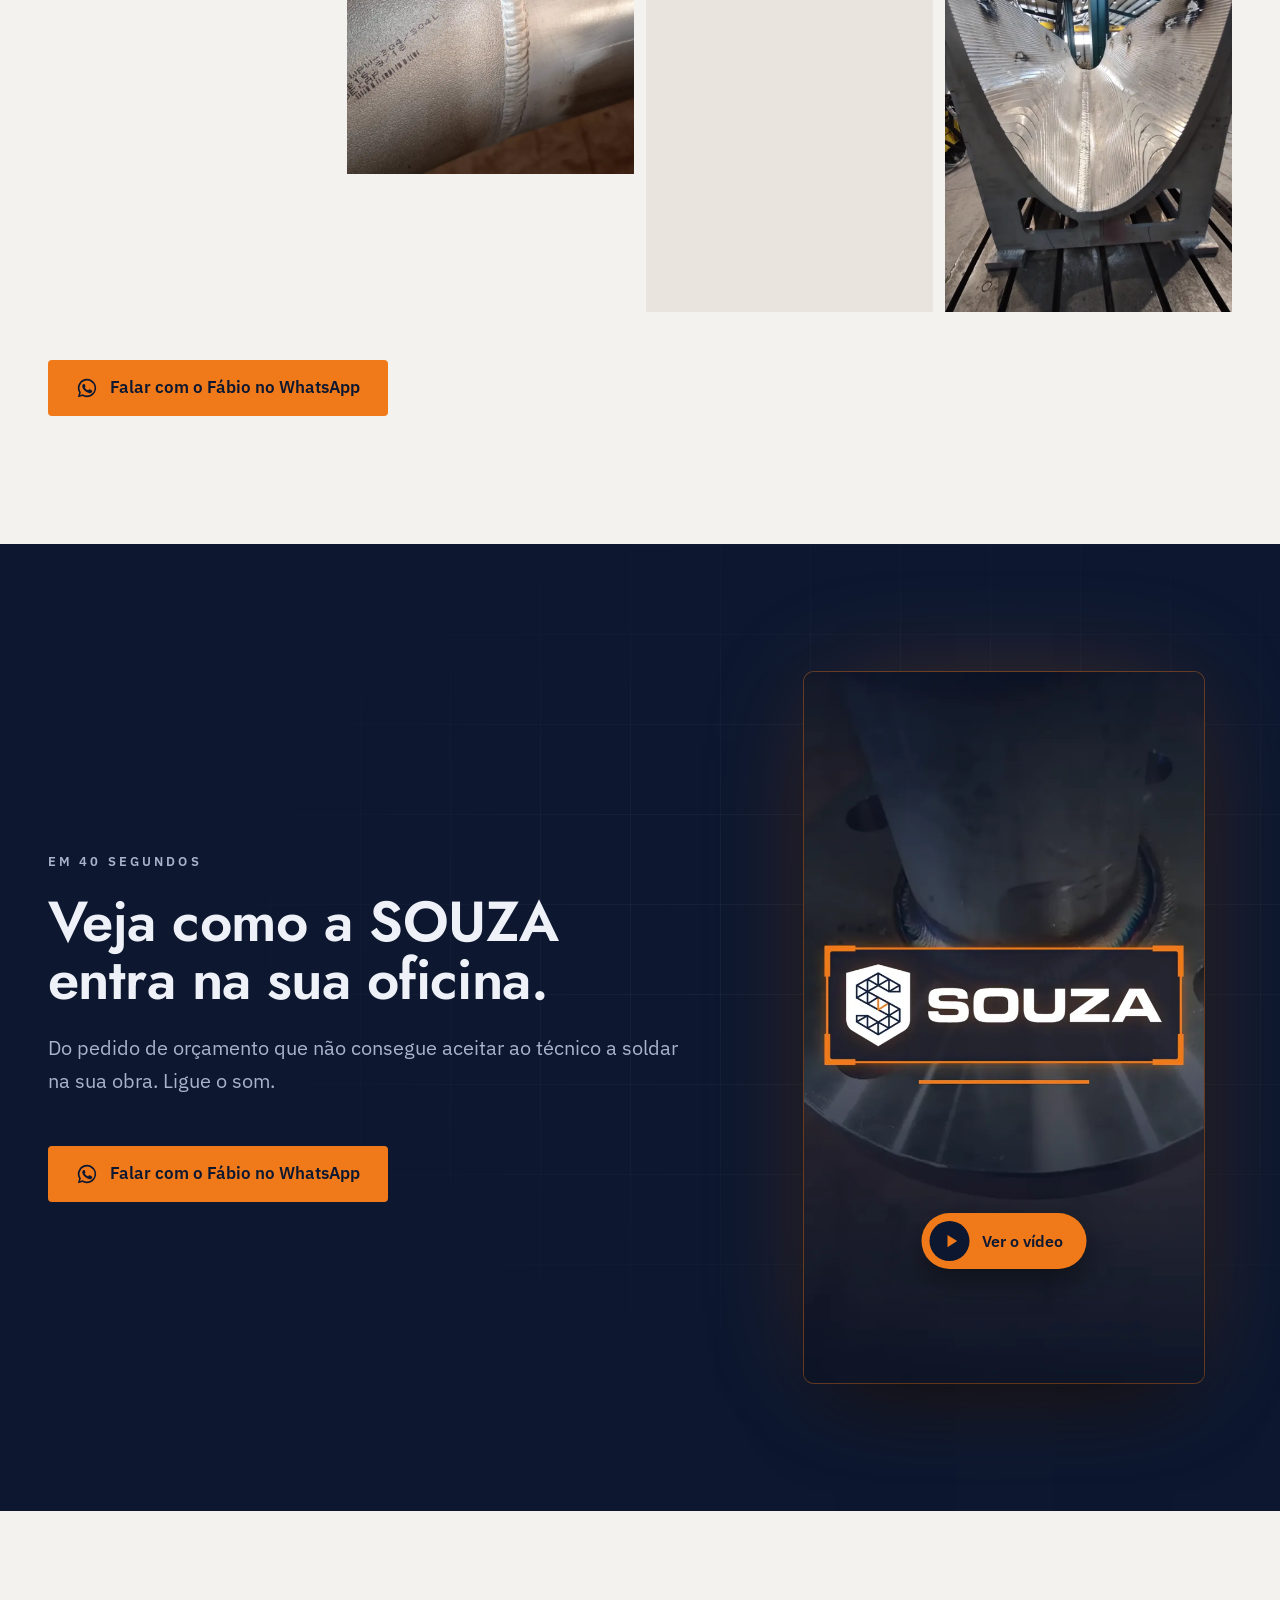
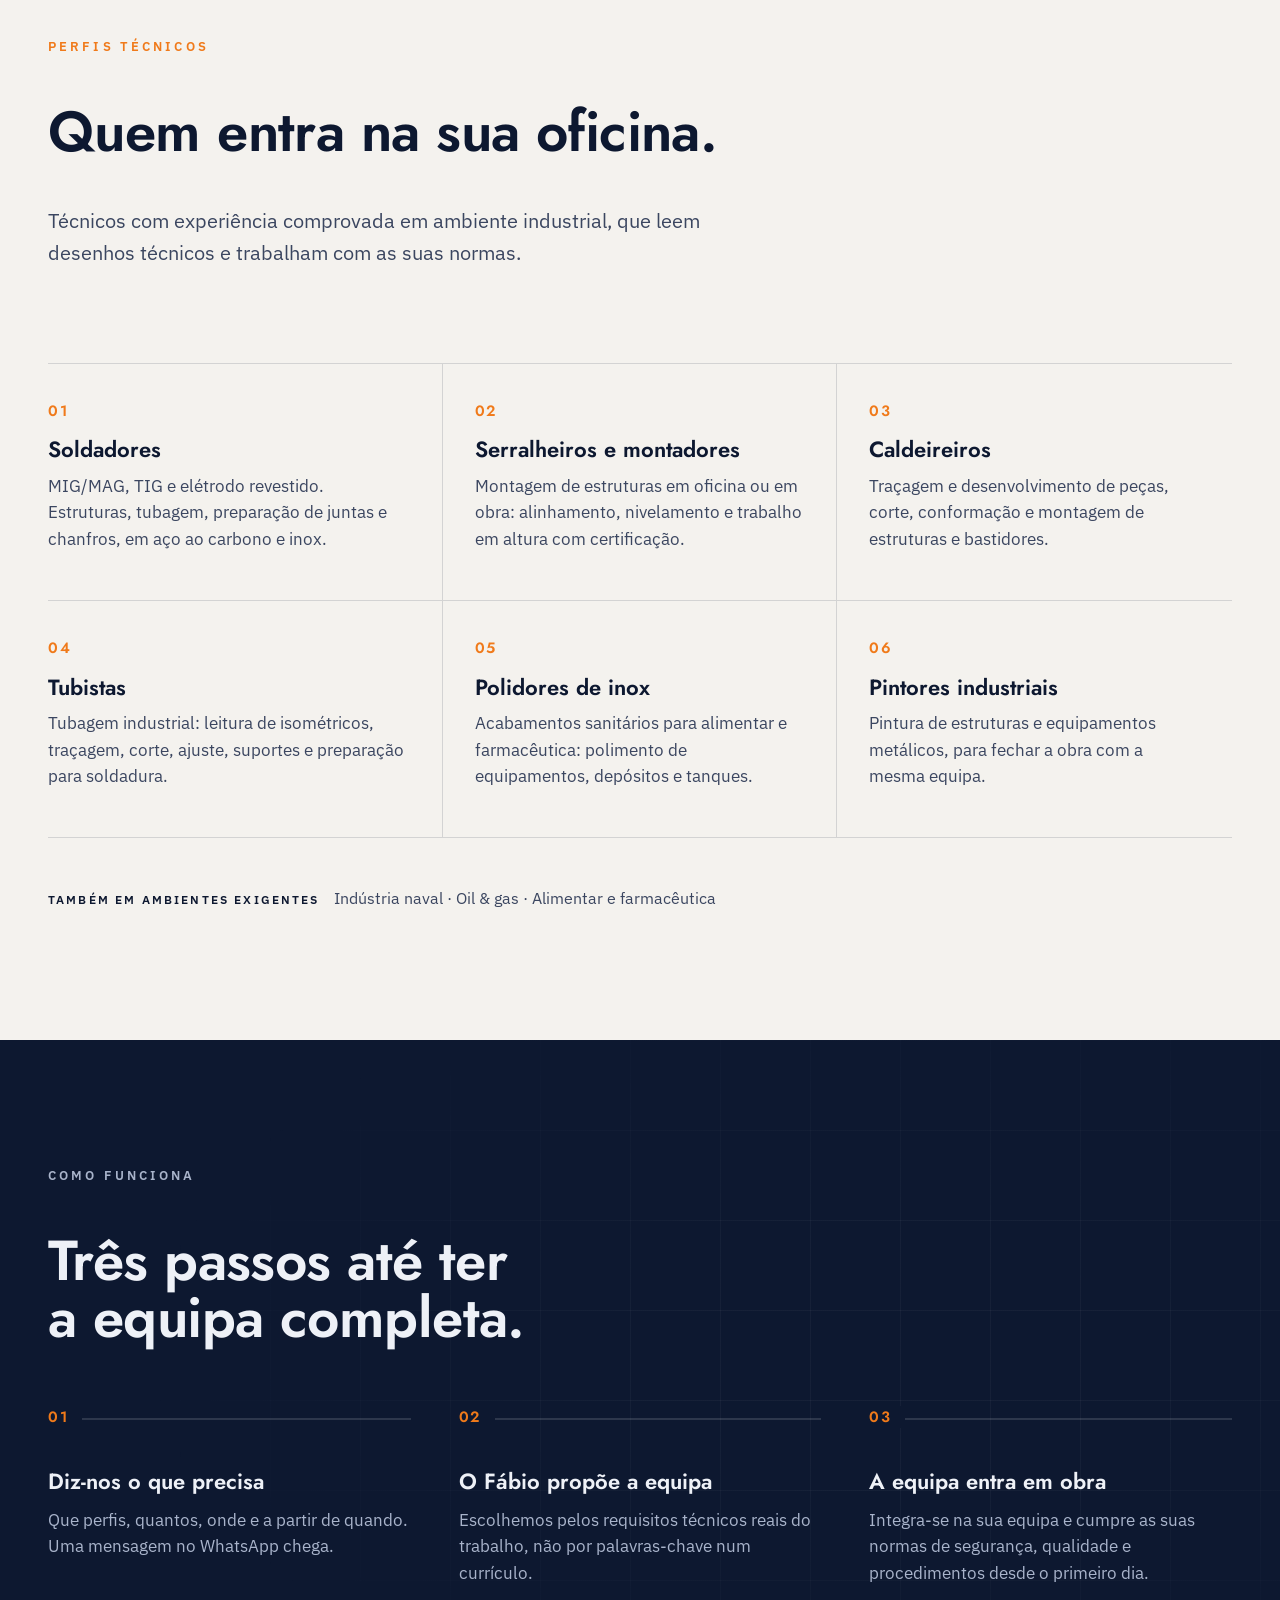
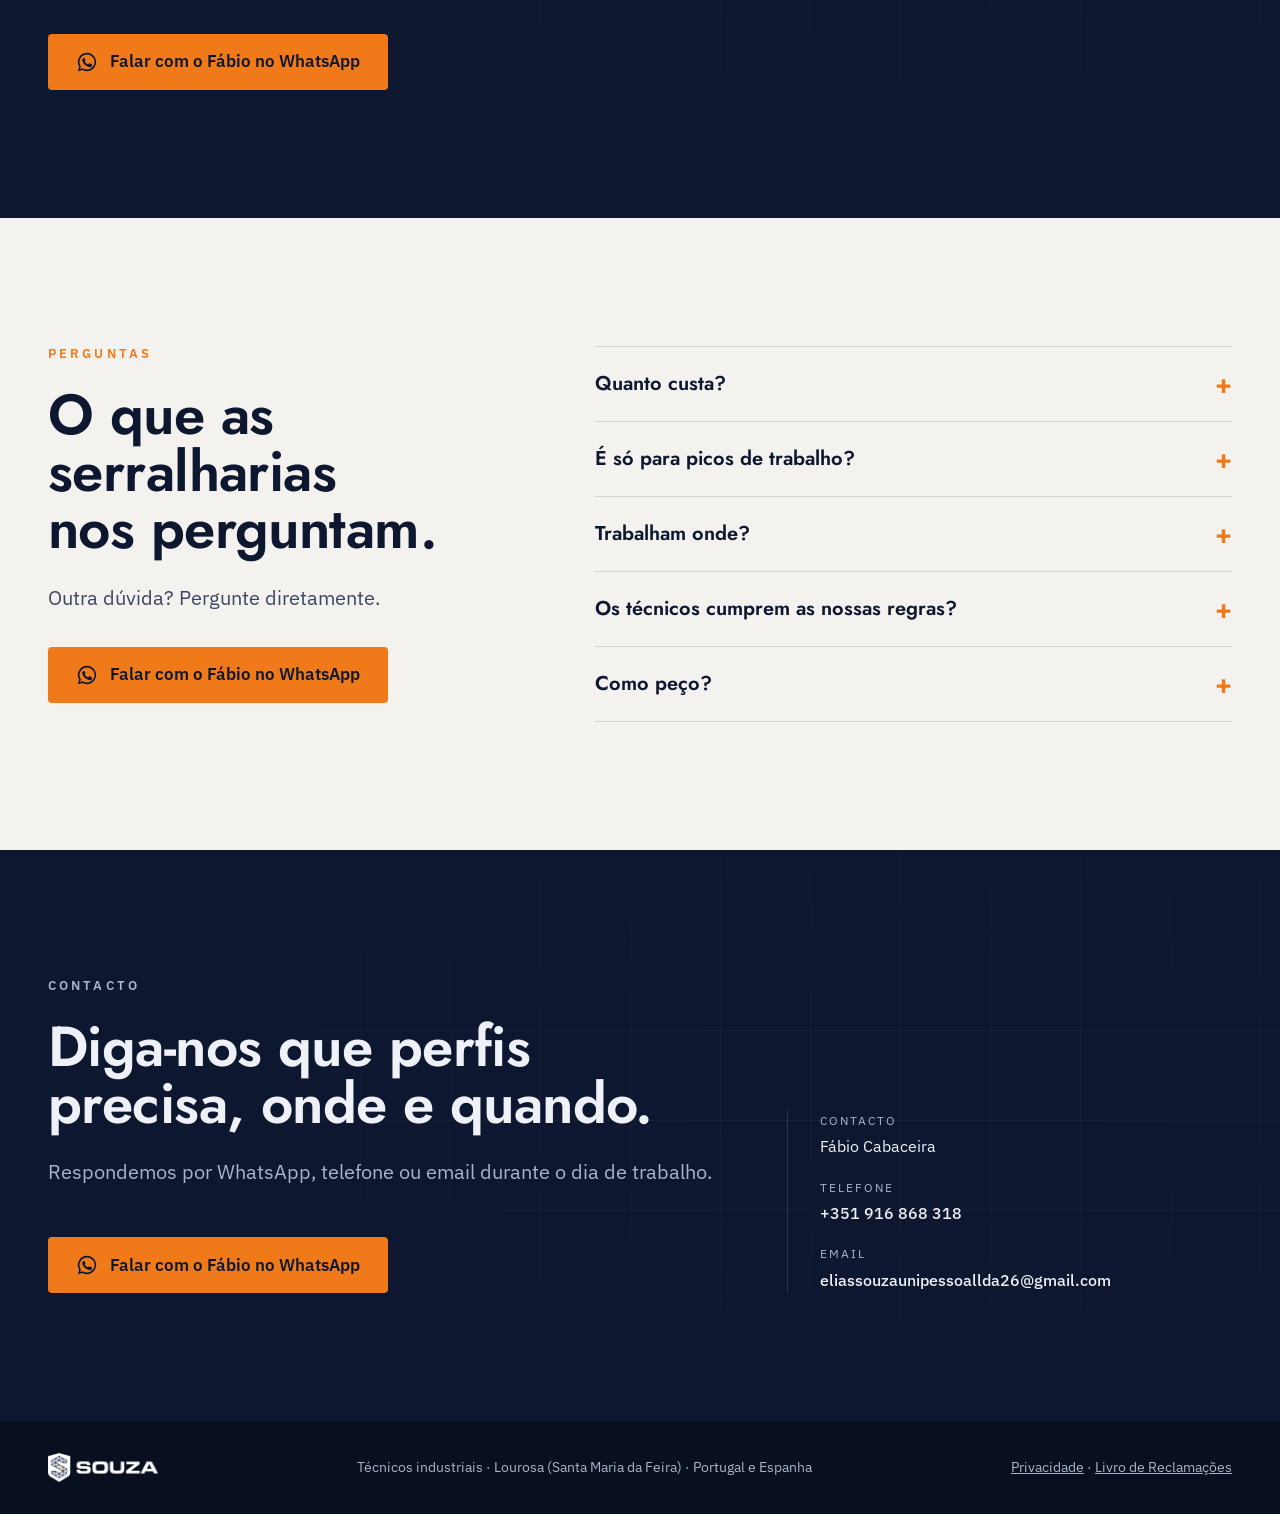
==== commit d1162cf5: "Revisão de design: mosaico de obras, vídeo em banda escura, perguntas em duas colunas, cabeçalho fix" ====
--- a/a/index.html
+++ b/a/index.html
@@ -4,40 +4,35 @@
 <meta name="robots" content="noindex"><meta name="theme-color" content="#0d1830">
 <meta property="og:title" content="Está a recusar obras por falta de soldadores? | SOUZA"><meta property="og:description" content="Veja as obras reais das equipas SOUZA e reforce a sua serralharia com técnicos experientes em soldadura, tubagem e caldeiraria."><meta property="og:type" content="website"><meta property="og:locale" content="pt_PT">
 <link rel="icon" href="../assets/img/mark.webp"><link rel="preload" href="../assets/fonts/jost.woff2" as="font" type="font/woff2" crossorigin>
-<link rel="stylesheet" href="../assets/souza.css?v=20261111c"></head><body>
-<main><header class="top"><div class="wrap"><img src="../assets/img/logo-h-branco.webp" width="480" height="124" alt="SOUZA"><a class="tel" href="tel:+351916868318">+351 916 868 318</a></div></header><section class="hero navy" aria-labelledby="h1"><div class="hero-grid">
+<link rel="stylesheet" href="../assets/souza.css?v=20261111e"></head><body>
+<main><header class="top"><div class="wrap"><img src="../assets/img/logo-h-branco.webp" width="480" height="124" alt="SOUZA"><nav class="top-r" aria-label="Contacto"><a class="tel" href="tel:+351916868318">+351 916 868 318</a><a class="top-cta" data-wa href="https://wa.me/351916868318"><svg viewBox="0 0 24 24" aria-hidden="true"><path fill="currentColor" d="M12 2a10 10 0 0 0-8.6 15.1L2 22l5-1.3A10 10 0 1 0 12 2Zm0 18.2a8.2 8.2 0 0 1-4.2-1.2l-.3-.2-3 .8.8-2.9-.2-.3A8.2 8.2 0 1 1 12 20.2Zm4.5-6.1c-.2-.1-1.5-.7-1.7-.8s-.4-.1-.6.1-.7.8-.8 1-.3.2-.5.1a6.7 6.7 0 0 1-3.3-2.9c-.2-.4.2-.4.7-1.3.1-.2 0-.3 0-.4l-.8-1.8c-.2-.5-.4-.4-.6-.4h-.5a1 1 0 0 0-.7.3 3 3 0 0 0-.9 2.2 5.2 5.2 0 0 0 1.1 2.8 11.9 11.9 0 0 0 4.6 4c1.7.7 2.4.8 3.2.7a2.8 2.8 0 0 0 1.8-1.3 2.3 2.3 0 0 0 .2-1.3c-.1-.1-.3-.2-.5-.3Z"/></svg><span>WhatsApp</span></a></nav></div></header><section class="hero navy" aria-labelledby="h1"><div class="hero-grid">
 <div class="hero-copy"><p class="eyebrow">Para serralharias e metalomecânicas</p><h1 id="h1">Está a recusar obras por falta de soldadores?</h1><svg class="bead" viewBox="0 0 340 14" aria-hidden="true"><path d="M2 7c10-6 18 6 28 0s18 6 28 0 18 6 28 0 18 6 28 0 18 6 28 0 18 6 28 0 18 6 28 0 18 6 28 0 18 6 28 0 18 6 28 0 18 6 28 0 18 6 26 0"/></svg><p class="lead">Cada obra recusada vai parar à concorrência. A SOUZA põe técnicos experientes na sua oficina para dar conta do trabalho que já tem.</p>
 <div class="ctas"><a class="btn btn-wa" data-wa href="https://wa.me/351916868318"><svg viewBox="0 0 24 24" aria-hidden="true"><path fill="currentColor" d="M12 2a10 10 0 0 0-8.6 15.1L2 22l5-1.3A10 10 0 1 0 12 2Zm0 18.2a8.2 8.2 0 0 1-4.2-1.2l-.3-.2-3 .8.8-2.9-.2-.3A8.2 8.2 0 1 1 12 20.2Zm4.5-6.1c-.2-.1-1.5-.7-1.7-.8s-.4-.1-.6.1-.7.8-.8 1-.3.2-.5.1a6.7 6.7 0 0 1-3.3-2.9c-.2-.4.2-.4.7-1.3.1-.2 0-.3 0-.4l-.8-1.8c-.2-.5-.4-.4-.6-.4h-.5a1 1 0 0 0-.7.3 3 3 0 0 0-.9 2.2 5.2 5.2 0 0 0 1.1 2.8 11.9 11.9 0 0 0 4.6 4c1.7.7 2.4.8 3.2.7a2.8 2.8 0 0 0 1.8-1.3 2.3 2.3 0 0 0 .2-1.3c-.1-.1-.3-.2-.5-.3Z"/></svg>Falar com o Fábio no WhatsApp</a><a class="btn btn-ghost" href="#obras">Ver obras reais</a></div><p class="note">O Fábio responde durante o dia de trabalho.</p><ul class="facts"><li>TIG, MIG/MAG e elétrodo</li><li>Aço ao carbono e inox</li><li>Portugal e Espanha</li></ul></div>
 <figure class="hero-media" style="margin:0"><img fetchpriority="high" src="../assets/img/f04-800.webp" srcset="../assets/img/f04-800.webp 800w, ../assets/img/f04-1400.webp 1400w" sizes="(max-width:900px) 100vw, 48vw" width="800" height="1422" alt="Soldador SOUZA a trabalhar, com máscara e proteção"><figcaption>Equipa SOUZA em obra</figcaption></figure>
-</div></section><section class="paper" id="video"><div class="wrap vid">
-<div><div class="sec-head rv" style="margin-bottom:var(--s5)"><p class="eyebrow">Em 40 segundos</p>
-<h2>Veja como a SOUZA entra na sua oficina.</h2><p class="lead">Do pedido de orçamento que não consegue aceitar ao técnico a soldar na sua obra. Com som.</p></div>
-<div class="ctas rv"><a class="btn btn-wa" data-wa href="https://wa.me/351916868318"><svg viewBox="0 0 24 24" aria-hidden="true"><path fill="currentColor" d="M12 2a10 10 0 0 0-8.6 15.1L2 22l5-1.3A10 10 0 1 0 12 2Zm0 18.2a8.2 8.2 0 0 1-4.2-1.2l-.3-.2-3 .8.8-2.9-.2-.3A8.2 8.2 0 1 1 12 20.2Zm4.5-6.1c-.2-.1-1.5-.7-1.7-.8s-.4-.1-.6.1-.7.8-.8 1-.3.2-.5.1a6.7 6.7 0 0 1-3.3-2.9c-.2-.4.2-.4.7-1.3.1-.2 0-.3 0-.4l-.8-1.8c-.2-.5-.4-.4-.6-.4h-.5a1 1 0 0 0-.7.3 3 3 0 0 0-.9 2.2 5.2 5.2 0 0 0 1.1 2.8 11.9 11.9 0 0 0 4.6 4c1.7.7 2.4.8 3.2.7a2.8 2.8 0 0 0 1.8-1.3 2.3 2.3 0 0 0 .2-1.3c-.1-.1-.3-.2-.5-.3Z"/></svg>Falar com o Fábio no WhatsApp</a></div></div>
-<figure class="vid-frame rv" data-d="90"><video data-vid controls playsinline preload="none" width="720" height="1280" poster="../assets/video/souza-reel-poster.webp" aria-label="Vídeo de apresentação da SOUZA para serralharias">
-<source src="../assets/video/souza-reel.mp4" type="video/mp4"></video>
-<button class="vid-play" type="button" aria-label="Ver o vídeo"><svg viewBox="0 0 24 24" aria-hidden="true"><path fill="currentColor" d="M8 5v14l11-7z"/></svg></button></figure>
 </div></section><section class="paper" id="obras"><div class="wrap"><div class="sec-head rv"><p class="eyebrow">Galeria de obras</p>
 <h2>Veja o trabalho antes de falar connosco.</h2><p class="lead">18 fotografias de obras reais das equipas SOUZA. Filtre pelo tipo de trabalho que procura e toque para ampliar.</p></div>
-<div class="chips rv" role="group" aria-label="Filtrar por tipo de trabalho"><button class="chip" type="button" data-f="all" aria-pressed="true">Todas</button><button class="chip" type="button" data-f="inox" aria-pressed="false">Inox e TIG</button><button class="chip" type="button" data-f="tubagem" aria-pressed="false">Tubagem</button><button class="chip" type="button" data-f="caldeiraria" aria-pressed="false">Caldeiraria</button><button class="chip" type="button" data-f="grandes" aria-pressed="false">Peças grandes</button></div><div class="gal"><button type="button" data-t="tubagem" data-big="../assets/img/f01-1400.webp" aria-label="Ampliar: Curvas de tubagem soldadas, prontas para montagem"><img src="../assets/img/f01-800.webp" srcset="../assets/img/f01-800.webp 800w, ../assets/img/f01-1400.webp 1400w" sizes="(max-width:900px) 50vw, 25vw" width="800" height="1066" alt="Curvas de tubagem soldadas, prontas para montagem" loading=lazy decoding=async></button><button type="button" data-t="caldeiraria" data-big="../assets/img/f06-1400.webp" aria-label="Ampliar: Junta soldada em chapa grossa de aço ao carbono"><img src="../assets/img/f06-800.webp" srcset="../assets/img/f06-800.webp 800w, ../assets/img/f06-1400.webp 1400w" sizes="(max-width:900px) 50vw, 25vw" width="800" height="1066" alt="Junta soldada em chapa grossa de aço ao carbono" loading=lazy decoding=async></button><button type="button" data-t="caldeiraria" data-big="../assets/img/f07-1400.webp" aria-label="Ampliar: Virola de aço calandrada e soldada"><img src="../assets/img/f07-800.webp" srcset="../assets/img/f07-800.webp 800w, ../assets/img/f07-1400.webp 1400w" sizes="(max-width:900px) 50vw, 25vw" width="800" height="1066" alt="Virola de aço calandrada e soldada" loading=lazy decoding=async></button><button type="button" data-t="tubagem inox" data-big="../assets/img/f08-1400.webp" aria-label="Ampliar: Anel em inox soldado e acabado"><img src="../assets/img/f08-800.webp" srcset="../assets/img/f08-800.webp 800w, ../assets/img/f08-1400.webp 1400w" sizes="(max-width:900px) 50vw, 25vw" width="800" height="1070" alt="Anel em inox soldado e acabado" loading=lazy decoding=async></button><button type="button" data-t="tubagem inox" data-big="../assets/img/f10-1400.webp" aria-label="Ampliar: Curva em inox soldada a flange, com coloração TIG"><img src="../assets/img/f10-800.webp" srcset="../assets/img/f10-800.webp 800w, ../assets/img/f10-1400.webp 1400w" sizes="(max-width:900px) 50vw, 25vw" width="800" height="1066" alt="Curva em inox soldada a flange, com coloração TIG" loading=lazy decoding=async></button><button type="button" data-t="inox" data-big="../assets/img/f11-1400.webp" aria-label="Ampliar: Cordão TIG em inox com coloração de calor"><img src="../assets/img/f11-800.webp" srcset="../assets/img/f11-800.webp 800w, ../assets/img/f11-1400.webp 1400w" sizes="(max-width:900px) 50vw, 25vw" width="800" height="1778" alt="Cordão TIG em inox com coloração de calor" loading=lazy decoding=async></button><button type="button" data-t="tubagem inox" data-big="../assets/img/f12-1400.webp" aria-label="Ampliar: Tubagem em inox montada em bancada"><img src="../assets/img/f12-800.webp" srcset="../assets/img/f12-800.webp 800w, ../assets/img/f12-1400.webp 1400w" sizes="(max-width:900px) 50vw, 25vw" width="800" height="1066" alt="Tubagem em inox montada em bancada" loading=lazy decoding=async></button><button type="button" data-t="tubagem inox" data-big="../assets/img/f13-1400.webp" aria-label="Ampliar: Soldadura circunferencial em tubo de inox"><img src="../assets/img/f13-800.webp" srcset="../assets/img/f13-800.webp 800w, ../assets/img/f13-1400.webp 1400w" sizes="(max-width:900px) 50vw, 25vw" width="800" height="1070" alt="Soldadura circunferencial em tubo de inox" loading=lazy decoding=async></button><button type="button" data-t="grandes" data-big="../assets/img/f15-1400.webp" aria-label="Ampliar: Peça de grande dimensão em montagem na nave"><img src="../assets/img/f15-800.webp" srcset="../assets/img/f15-800.webp 800w, ../assets/img/f15-1400.webp 1400w" sizes="(max-width:900px) 50vw, 25vw" width="800" height="1066" alt="Peça de grande dimensão em montagem na nave" loading=lazy decoding=async></button><button type="button" data-t="tubagem" data-big="../assets/img/f16-1400.webp" aria-label="Ampliar: Flange soldada a tubo de aço"><img src="../assets/img/f16-800.webp" srcset="../assets/img/f16-800.webp 800w, ../assets/img/f16-1400.webp 1400w" sizes="(max-width:900px) 50vw, 25vw" width="800" height="1066" alt="Flange soldada a tubo de aço" loading=lazy decoding=async></button><button type="button" data-t="caldeiraria" data-big="../assets/img/f17-1400.webp" aria-label="Ampliar: Soldadura em veio e chapa de máquina"><img src="../assets/img/f17-800.webp" srcset="../assets/img/f17-800.webp 800w, ../assets/img/f17-1400.webp 1400w" sizes="(max-width:900px) 50vw, 25vw" width="800" height="1066" alt="Soldadura em veio e chapa de máquina" loading=lazy decoding=async></button><button type="button" data-t="inox grandes" data-big="../assets/img/f18-1400.webp" aria-label="Ampliar: Cordão contínuo sobre superfície fresada em alumínio"><img src="../assets/img/f18-800.webp" srcset="../assets/img/f18-800.webp 800w, ../assets/img/f18-1400.webp 1400w" sizes="(max-width:900px) 50vw, 25vw" width="800" height="1066" alt="Cordão contínuo sobre superfície fresada em alumínio" loading=lazy decoding=async></button><button type="button" data-t="inox" data-big="../assets/img/f20-1400.webp" aria-label="Ampliar: Cordão longo de soldadura em chapa"><img src="../assets/img/f20-800.webp" srcset="../assets/img/f20-800.webp 800w, ../assets/img/f20-1400.webp 1400w" sizes="(max-width:900px) 50vw, 25vw" width="800" height="1066" alt="Cordão longo de soldadura em chapa" loading=lazy decoding=async></button><button type="button" data-t="inox grandes" data-big="../assets/img/f22-1400.webp" aria-label="Ampliar: Cordão de soldadura em chapa de grande dimensão"><img src="../assets/img/f22-800.webp" srcset="../assets/img/f22-800.webp 800w, ../assets/img/f22-1400.webp 1400w" sizes="(max-width:900px) 50vw, 25vw" width="800" height="1066" alt="Cordão de soldadura em chapa de grande dimensão" loading=lazy decoding=async></button><button type="button" data-t="caldeiraria" data-big="../assets/img/f24-1400.webp" aria-label="Ampliar: Cordões de soldadura sobre placa de aço"><img src="../assets/img/f24-800.webp" srcset="../assets/img/f24-800.webp 800w, ../assets/img/f24-1400.webp 1400w" sizes="(max-width:900px) 50vw, 25vw" width="800" height="1066" alt="Cordões de soldadura sobre placa de aço" loading=lazy decoding=async></button><button type="button" data-t="grandes" data-big="../assets/img/f25-1400.webp" aria-label="Ampliar: Superfície curva de grande dimensão com cordões"><img src="../assets/img/f25-800.webp" srcset="../assets/img/f25-800.webp 800w, ../assets/img/f25-1400.webp 1400w" sizes="(max-width:900px) 50vw, 25vw" width="800" height="1066" alt="Superfície curva de grande dimensão com cordões" loading=lazy decoding=async></button><button type="button" data-t="grandes caldeiraria" data-big="../assets/img/f26-1400.webp" aria-label="Ampliar: Estrutura de reforço em aço, soldada em série"><img src="../assets/img/f26-800.webp" srcset="../assets/img/f26-800.webp 800w, ../assets/img/f26-1400.webp 1400w" sizes="(max-width:900px) 50vw, 25vw" width="800" height="1066" alt="Estrutura de reforço em aço, soldada em série" loading=lazy decoding=async></button><button type="button" data-t="grandes" data-big="../assets/img/f27-1400.webp" aria-label="Ampliar: Berço de grande dimensão em montagem"><img src="../assets/img/f27-800.webp" srcset="../assets/img/f27-800.webp 800w, ../assets/img/f27-1400.webp 1400w" sizes="(max-width:900px) 50vw, 25vw" width="800" height="1066" alt="Berço de grande dimensão em montagem" loading=lazy decoding=async></button></div>
+<div class="chips rv" role="group" aria-label="Filtrar por tipo de trabalho"><button class="chip" type="button" data-f="all" aria-pressed="true">Todas</button><button class="chip" type="button" data-f="inox" aria-pressed="false">Inox e TIG</button><button class="chip" type="button" data-f="tubagem" aria-pressed="false">Tubagem</button><button class="chip" type="button" data-f="caldeiraria" aria-pressed="false">Caldeiraria</button><button class="chip" type="button" data-f="grandes" aria-pressed="false">Peças grandes</button></div><div class="gal"><button type="button" data-t="tubagem" data-big="../assets/img/f01-1400.webp" aria-label="Ampliar: Curvas de tubagem soldadas, prontas para montagem"><img src="../assets/img/f01-800.webp" srcset="../assets/img/f01-800.webp 800w, ../assets/img/f01-1400.webp 1400w" sizes="(max-width:900px) 50vw, 25vw" width="800" height="1066" alt="Curvas de tubagem soldadas, prontas para montagem" loading=lazy decoding=async></button><button type="button" data-t="caldeiraria" data-big="../assets/img/f06-1400.webp" aria-label="Ampliar: Junta soldada em chapa grossa de aço ao carbono"><img src="../assets/img/f06-800.webp" srcset="../assets/img/f06-800.webp 800w, ../assets/img/f06-1400.webp 1400w" sizes="(max-width:900px) 50vw, 25vw" width="800" height="1066" alt="Junta soldada em chapa grossa de aço ao carbono" loading=lazy decoding=async></button><button type="button" data-t="caldeiraria" data-big="../assets/img/f07-1400.webp" aria-label="Ampliar: Virola de aço calandrada e soldada"><img src="../assets/img/f07-800.webp" srcset="../assets/img/f07-800.webp 800w, ../assets/img/f07-1400.webp 1400w" sizes="(max-width:900px) 50vw, 25vw" width="800" height="1066" alt="Virola de aço calandrada e soldada" loading=lazy decoding=async></button><button type="button" data-t="tubagem inox" data-big="../assets/img/f08-1400.webp" aria-label="Ampliar: Anel em inox soldado e acabado"><img src="../assets/img/f08-800.webp" srcset="../assets/img/f08-800.webp 800w, ../assets/img/f08-1400.webp 1400w" sizes="(max-width:900px) 50vw, 25vw" width="800" height="1070" alt="Anel em inox soldado e acabado" loading=lazy decoding=async></button><button type="button" data-t="tubagem inox" data-big="../assets/img/f10-1400.webp" aria-label="Ampliar: Curva em inox soldada a flange, com coloração TIG"><img src="../assets/img/f10-800.webp" srcset="../assets/img/f10-800.webp 800w, ../assets/img/f10-1400.webp 1400w" sizes="(max-width:900px) 50vw, 25vw" width="800" height="1066" alt="Curva em inox soldada a flange, com coloração TIG" loading=lazy decoding=async></button><button type="button" data-t="inox" data-big="../assets/img/f11-1400.webp" aria-label="Ampliar: Cordão TIG em inox com coloração de calor"><img src="../assets/img/f11-800.webp" srcset="../assets/img/f11-800.webp 800w, ../assets/img/f11-1400.webp 1400w" sizes="(max-width:900px) 50vw, 25vw" width="800" height="1778" alt="Cordão TIG em inox com coloração de calor" loading=lazy decoding=async></button><button type="button" data-t="tubagem inox" data-big="../assets/img/f12-1400.webp" aria-label="Ampliar: Tubagem em inox montada em bancada"><img src="../assets/img/f12-800.webp" srcset="../assets/img/f12-800.webp 800w, ../assets/img/f12-1400.webp 1400w" sizes="(max-width:900px) 50vw, 25vw" width="800" height="1066" alt="Tubagem em inox montada em bancada" loading=lazy decoding=async></button><button type="button" data-t="tubagem inox" data-big="../assets/img/f13-1400.webp" aria-label="Ampliar: Soldadura circunferencial em tubo de inox"><img src="../assets/img/f13-800.webp" srcset="../assets/img/f13-800.webp 800w, ../assets/img/f13-1400.webp 1400w" sizes="(max-width:900px) 50vw, 25vw" width="800" height="1070" alt="Soldadura circunferencial em tubo de inox" loading=lazy decoding=async></button><button type="button" data-t="grandes" data-big="../assets/img/f15-1400.webp" aria-label="Ampliar: Peça de grande dimensão em montagem na nave"><img src="../assets/img/f15-800.webp" srcset="../assets/img/f15-800.webp 800w, ../assets/img/f15-1400.webp 1400w" sizes="(max-width:900px) 50vw, 25vw" width="800" height="1066" alt="Peça de grande dimensão em montagem na nave" loading=lazy decoding=async></button><button type="button" data-t="tubagem" data-big="../assets/img/f16-1400.webp" aria-label="Ampliar: Flange soldada a tubo de aço"><img src="../assets/img/f16-800.webp" srcset="../assets/img/f16-800.webp 800w, ../assets/img/f16-1400.webp 1400w" sizes="(max-width:900px) 50vw, 25vw" width="800" height="1066" alt="Flange soldada a tubo de aço" loading=lazy decoding=async></button><button type="button" data-t="caldeiraria" data-big="../assets/img/f17-1400.webp" aria-label="Ampliar: Soldadura em veio e chapa de máquina"><img src="../assets/img/f17-800.webp" srcset="../assets/img/f17-800.webp 800w, ../assets/img/f17-1400.webp 1400w" sizes="(max-width:900px) 50vw, 25vw" width="800" height="1066" alt="Soldadura em veio e chapa de máquina" loading=lazy decoding=async></button><button type="button" data-t="inox grandes" data-big="../assets/img/f18-1400.webp" aria-label="Ampliar: Cordão contínuo sobre superfície fresada em alumínio"><img src="../assets/img/f18-800.webp" srcset="../assets/img/f18-800.webp 800w, ../assets/img/f18-1400.webp 1400w" sizes="(max-width:900px) 50vw, 25vw" width="800" height="1066" alt="Cordão contínuo sobre superfície fresada em alumínio" loading=lazy decoding=async></button><button type="button" data-t="inox" data-big="../assets/img/f20-1400.webp" aria-label="Ampliar: Cordão longo de soldadura em chapa"><img src="../assets/img/f20-800.webp" srcset="../assets/img/f20-800.webp 800w, ../assets/img/f20-1400.webp 1400w" sizes="(max-width:900px) 50vw, 25vw" width="800" height="1066" alt="Cordão longo de soldadura em chapa" loading=lazy decoding=async></button><button type="button" data-t="inox grandes" data-big="../assets/img/f22-1400.webp" aria-label="Ampliar: Cordão de soldadura em chapa de grande dimensão"><img src="../assets/img/f22-800.webp" srcset="../assets/img/f22-800.webp 800w, ../assets/img/f22-1400.webp 1400w" sizes="(max-width:900px) 50vw, 25vw" width="800" height="1066" alt="Cordão de soldadura em chapa de grande dimensão" loading=lazy decoding=async></button><button type="button" data-t="caldeiraria" data-big="../assets/img/f24-1400.webp" aria-label="Ampliar: Cordões de soldadura sobre placa de aço"><img src="../assets/img/f24-800.webp" srcset="../assets/img/f24-800.webp 800w, ../assets/img/f24-1400.webp 1400w" sizes="(max-width:900px) 50vw, 25vw" width="800" height="1066" alt="Cordões de soldadura sobre placa de aço" loading=lazy decoding=async></button><button type="button" data-t="grandes" data-big="../assets/img/f25-1400.webp" aria-label="Ampliar: Superfície curva de grande dimensão com cordões"><img src="../assets/img/f25-800.webp" srcset="../assets/img/f25-800.webp 800w, ../assets/img/f25-1400.webp 1400w" sizes="(max-width:900px) 50vw, 25vw" width="800" height="1066" alt="Superfície curva de grande dimensão com cordões" loading=lazy decoding=async></button><button type="button" data-t="grandes caldeiraria" data-big="../assets/img/f26-1400.webp" aria-label="Ampliar: Estrutura de reforço em aço, soldada em série"><img src="../assets/img/f26-800.webp" srcset="../assets/img/f26-800.webp 800w, ../assets/img/f26-1400.webp 1400w" sizes="(max-width:900px) 50vw, 25vw" width="800" height="1066" alt="Estrutura de reforço em aço, soldada em série" loading=lazy decoding=async></button><button type="button" data-t="grandes" data-big="../assets/img/f27-1400.webp" aria-label="Ampliar: Berço de grande dimensão em montagem"><img src="../assets/img/f27-800.webp" srcset="../assets/img/f27-800.webp 800w, ../assets/img/f27-1400.webp 1400w" sizes="(max-width:900px) 50vw, 25vw" width="800" height="1066" alt="Berço de grande dimensão em montagem" loading=lazy decoding=async></button></div><button class="btn btn-ghost more" type="button">Ver as 18 fotografias</button>
 <dialog class="lb"><form method="dialog"><button aria-label="Fechar">×</button></form><img src="" alt="" width="800" height="1066"><p></p></dialog>
-<div class="ctas rv"><a class="btn btn-wa" data-wa href="https://wa.me/351916868318"><svg viewBox="0 0 24 24" aria-hidden="true"><path fill="currentColor" d="M12 2a10 10 0 0 0-8.6 15.1L2 22l5-1.3A10 10 0 1 0 12 2Zm0 18.2a8.2 8.2 0 0 1-4.2-1.2l-.3-.2-3 .8.8-2.9-.2-.3A8.2 8.2 0 1 1 12 20.2Zm4.5-6.1c-.2-.1-1.5-.7-1.7-.8s-.4-.1-.6.1-.7.8-.8 1-.3.2-.5.1a6.7 6.7 0 0 1-3.3-2.9c-.2-.4.2-.4.7-1.3.1-.2 0-.3 0-.4l-.8-1.8c-.2-.5-.4-.4-.6-.4h-.5a1 1 0 0 0-.7.3 3 3 0 0 0-.9 2.2 5.2 5.2 0 0 0 1.1 2.8 11.9 11.9 0 0 0 4.6 4c1.7.7 2.4.8 3.2.7a2.8 2.8 0 0 0 1.8-1.3 2.3 2.3 0 0 0 .2-1.3c-.1-.1-.3-.2-.5-.3Z"/></svg>Falar com o Fábio no WhatsApp</a></div></div></section><section class="paper" id="perfis"><div class="wrap"><div class="sec-head rv"><p class="eyebrow">Perfis técnicos</p>
+<div class="ctas rv"><a class="btn btn-wa" data-wa href="https://wa.me/351916868318"><svg viewBox="0 0 24 24" aria-hidden="true"><path fill="currentColor" d="M12 2a10 10 0 0 0-8.6 15.1L2 22l5-1.3A10 10 0 1 0 12 2Zm0 18.2a8.2 8.2 0 0 1-4.2-1.2l-.3-.2-3 .8.8-2.9-.2-.3A8.2 8.2 0 1 1 12 20.2Zm4.5-6.1c-.2-.1-1.5-.7-1.7-.8s-.4-.1-.6.1-.7.8-.8 1-.3.2-.5.1a6.7 6.7 0 0 1-3.3-2.9c-.2-.4.2-.4.7-1.3.1-.2 0-.3 0-.4l-.8-1.8c-.2-.5-.4-.4-.6-.4h-.5a1 1 0 0 0-.7.3 3 3 0 0 0-.9 2.2 5.2 5.2 0 0 0 1.1 2.8 11.9 11.9 0 0 0 4.6 4c1.7.7 2.4.8 3.2.7a2.8 2.8 0 0 0 1.8-1.3 2.3 2.3 0 0 0 .2-1.3c-.1-.1-.3-.2-.5-.3Z"/></svg>Falar com o Fábio no WhatsApp</a></div></div></section><section class="navy cine" id="video"><div class="wrap vid">
+<div class="vid-copy rv"><p class="eyebrow">Em 40 segundos</p>
+<h2>Veja como a SOUZA entra na sua oficina.</h2><p class="lead" style="margin-top:var(--s3)">Do pedido de orçamento que não consegue aceitar ao técnico a soldar na sua obra. Ligue o som.</p>
+<div class="ctas"><a class="btn btn-wa" data-wa href="https://wa.me/351916868318"><svg viewBox="0 0 24 24" aria-hidden="true"><path fill="currentColor" d="M12 2a10 10 0 0 0-8.6 15.1L2 22l5-1.3A10 10 0 1 0 12 2Zm0 18.2a8.2 8.2 0 0 1-4.2-1.2l-.3-.2-3 .8.8-2.9-.2-.3A8.2 8.2 0 1 1 12 20.2Zm4.5-6.1c-.2-.1-1.5-.7-1.7-.8s-.4-.1-.6.1-.7.8-.8 1-.3.2-.5.1a6.7 6.7 0 0 1-3.3-2.9c-.2-.4.2-.4.7-1.3.1-.2 0-.3 0-.4l-.8-1.8c-.2-.5-.4-.4-.6-.4h-.5a1 1 0 0 0-.7.3 3 3 0 0 0-.9 2.2 5.2 5.2 0 0 0 1.1 2.8 11.9 11.9 0 0 0 4.6 4c1.7.7 2.4.8 3.2.7a2.8 2.8 0 0 0 1.8-1.3 2.3 2.3 0 0 0 .2-1.3c-.1-.1-.3-.2-.5-.3Z"/></svg>Falar com o Fábio no WhatsApp</a></div></div>
+<figure class="vid-frame rv" data-d="90"><video data-vid playsinline preload="none" width="720" height="1280" poster="../assets/video/souza-reel-poster.webp" aria-label="Vídeo de apresentação da SOUZA para serralharias">
+<source src="../assets/video/souza-reel.mp4" type="video/mp4"></video>
+<button class="vid-play" type="button" aria-label="Ver o vídeo com som"><svg viewBox="0 0 24 24" aria-hidden="true"><path fill="currentColor" d="M8 5v14l11-7z"/></svg><span>Ver o vídeo</span></button></figure>
+</div></section><section class="paper" id="perfis"><div class="wrap"><div class="sec-head rv"><p class="eyebrow">Perfis técnicos</p>
 <h2>Quem entra na sua oficina.</h2><p class="lead">Técnicos com experiência comprovada em ambiente industrial, que leem desenhos técnicos e trabalham com as suas normas.</p></div>
-<div class="profiles"><div class="profile rv" data-d="0"><span class="n">01</span><h3>Soldadores</h3><p>MIG/MAG, TIG e elétrodo revestido. Estruturas, tubagem, preparação de juntas e chanfros, em aço ao carbono e inox.</p></div><div class="profile rv" data-d="70"><span class="n">02</span><h3>Serralheiros e montadores</h3><p>Montagem de estruturas em oficina ou em obra: alinhamento, nivelamento e trabalho em altura com certificação.</p></div><div class="profile rv" data-d="140"><span class="n">03</span><h3>Caldeireiros</h3><p>Traçagem e desenvolvimento de peças, corte, conformação e montagem de estruturas e bastidores.</p></div><div class="profile rv" data-d="0"><span class="n">04</span><h3>Tubistas</h3><p>Tubagem industrial: leitura de isométricos, traçagem, corte, ajuste, suportes e preparação para soldadura.</p></div><div class="profile rv" data-d="70"><span class="n">05</span><h3>Polidores de inox</h3><p>Acabamentos sanitários para alimentar e farmacêutica: polimento de equipamentos, depósitos e tanques.</p></div><div class="profile rv" data-d="140"><span class="n">06</span><h3>Pintores industriais</h3><p>Pintura de estruturas e equipamentos metálicos, para fechar a obra com a mesma equipa.</p></div></div></div></section><section class="navy" id="como"><div class="wrap"><div class="sec-head rv"><p class="eyebrow">Como funciona</p>
+<div class="profiles"><div class="profile rv" data-d="0"><span class="n">01</span><h3>Soldadores</h3><p>MIG/MAG, TIG e elétrodo revestido. Estruturas, tubagem, preparação de juntas e chanfros, em aço ao carbono e inox.</p></div><div class="profile rv" data-d="70"><span class="n">02</span><h3>Serralheiros e montadores</h3><p>Montagem de estruturas em oficina ou em obra: alinhamento, nivelamento e trabalho em altura com certificação.</p></div><div class="profile rv" data-d="140"><span class="n">03</span><h3>Caldeireiros</h3><p>Traçagem e desenvolvimento de peças, corte, conformação e montagem de estruturas e bastidores.</p></div><div class="profile rv" data-d="0"><span class="n">04</span><h3>Tubistas</h3><p>Tubagem industrial: leitura de isométricos, traçagem, corte, ajuste, suportes e preparação para soldadura.</p></div><div class="profile rv" data-d="70"><span class="n">05</span><h3>Polidores de inox</h3><p>Acabamentos sanitários para alimentar e farmacêutica: polimento de equipamentos, depósitos e tanques.</p></div><div class="profile rv" data-d="140"><span class="n">06</span><h3>Pintores industriais</h3><p>Pintura de estruturas e equipamentos metálicos, para fechar a obra com a mesma equipa.</p></div></div><p class="also rv"><span>Também em ambientes exigentes</span> Indústria naval · Oil &amp; gas · Alimentar e farmacêutica</p></div></section><section class="navy" id="como"><div class="wrap"><div class="sec-head rv"><p class="eyebrow">Como funciona</p>
 <h2>Três passos até ter a equipa completa.</h2></div>
 <ol class="steps"><li class="rv"><h3>Diz-nos o que precisa</h3><p>Que perfis, quantos, onde e a partir de quando. Uma mensagem no WhatsApp chega.</p></li>
 <li class="rv" data-d="90"><h3>O Fábio propõe a equipa</h3><p>Escolhemos pelos requisitos técnicos reais do trabalho, não por palavras-chave num currículo.</p></li>
 <li class="rv" data-d="180"><h3>A equipa entra em obra</h3><p>Integra-se na sua equipa e cumpre as suas normas de segurança, qualidade e procedimentos desde o primeiro dia.</p></li></ol>
-<div class="ctas rv"><a class="btn btn-wa" data-wa href="https://wa.me/351916868318"><svg viewBox="0 0 24 24" aria-hidden="true"><path fill="currentColor" d="M12 2a10 10 0 0 0-8.6 15.1L2 22l5-1.3A10 10 0 1 0 12 2Zm0 18.2a8.2 8.2 0 0 1-4.2-1.2l-.3-.2-3 .8.8-2.9-.2-.3A8.2 8.2 0 1 1 12 20.2Zm4.5-6.1c-.2-.1-1.5-.7-1.7-.8s-.4-.1-.6.1-.7.8-.8 1-.3.2-.5.1a6.7 6.7 0 0 1-3.3-2.9c-.2-.4.2-.4.7-1.3.1-.2 0-.3 0-.4l-.8-1.8c-.2-.5-.4-.4-.6-.4h-.5a1 1 0 0 0-.7.3 3 3 0 0 0-.9 2.2 5.2 5.2 0 0 0 1.1 2.8 11.9 11.9 0 0 0 4.6 4c1.7.7 2.4.8 3.2.7a2.8 2.8 0 0 0 1.8-1.3 2.3 2.3 0 0 0 .2-1.3c-.1-.1-.3-.2-.5-.3Z"/></svg>Falar com o Fábio no WhatsApp</a></div></div></section><section class="paper" id="padrao"><div class="wrap std"><figure class="rv"><img src="../assets/img/f20-800.webp" srcset="../assets/img/f20-800.webp 800w, ../assets/img/f20-1400.webp 1400w" sizes="(max-width:900px) 100vw, 45vw" width="800" height="1066" alt="Cordão longo de soldadura em chapa" loading=lazy decoding=async></figure>
-<div><div class="sec-head rv" style="margin-bottom:var(--s5)"><p class="eyebrow">O padrão SOUZA</p><h2>O mesmo nível em todos os técnicos.</h2></div>
-<dl><div class="rv"><dt>Experiência comprovada</dt><dd>Historial em ambientes industriais de alta responsabilidade.</dd></div>
-<div class="rv"><dt>Competência técnica</dt><dd>Interpretação de desenhos técnicos complexos.</dd></div>
-<div class="rv"><dt>Cultura de segurança</dt><dd>Cumprimento estrito das normas de segurança e prevenção de riscos.</dd></div>
-<div class="rv"><dt>Disciplina operacional</dt><dd>Integração rápida e respeitosa nas equipas que já existem.</dd></div></dl></div></div></section><section class="paper" id="faq"><div class="wrap"><div class="sec-head rv"><p class="eyebrow">Perguntas</p>
-<h2>O que as serralharias nos perguntam.</h2></div><div class="faq rv"><details><summary>Quanto custa?</summary><p>Depende dos perfis, do número de técnicos, do local e da duração. O Fábio faz-lhe uma proposta pelo WhatsApp depois de perceber o trabalho.</p></details><details><summary>É só para picos de trabalho?</summary><p>É para quando a sua equipa não chega: um pico de encomendas, uma obra com prazo apertado ou um trabalho fora da oficina.</p></details><details><summary>Trabalham onde?</summary><p>Em Portugal e em Espanha. A sede é em Lourosa, Santa Maria da Feira.</p></details><details><summary>Os técnicos cumprem as nossas regras?</summary><p>Sim. Adaptam-se às normas de segurança, qualidade e procedimentos internos do cliente desde o primeiro dia.</p></details><details><summary>Como peço?</summary><p>Carregue no botão do WhatsApp e diga que perfis precisa, onde e quando. Também pode ligar para +351 916 868 318.</p></details></div></div></section><section class="navy final" id="contacto"><div class="wrap"><div class="rv"><p class="eyebrow">Contacto</p>
+<div class="ctas rv"><a class="btn btn-wa" data-wa href="https://wa.me/351916868318"><svg viewBox="0 0 24 24" aria-hidden="true"><path fill="currentColor" d="M12 2a10 10 0 0 0-8.6 15.1L2 22l5-1.3A10 10 0 1 0 12 2Zm0 18.2a8.2 8.2 0 0 1-4.2-1.2l-.3-.2-3 .8.8-2.9-.2-.3A8.2 8.2 0 1 1 12 20.2Zm4.5-6.1c-.2-.1-1.5-.7-1.7-.8s-.4-.1-.6.1-.7.8-.8 1-.3.2-.5.1a6.7 6.7 0 0 1-3.3-2.9c-.2-.4.2-.4.7-1.3.1-.2 0-.3 0-.4l-.8-1.8c-.2-.5-.4-.4-.6-.4h-.5a1 1 0 0 0-.7.3 3 3 0 0 0-.9 2.2 5.2 5.2 0 0 0 1.1 2.8 11.9 11.9 0 0 0 4.6 4c1.7.7 2.4.8 3.2.7a2.8 2.8 0 0 0 1.8-1.3 2.3 2.3 0 0 0 .2-1.3c-.1-.1-.3-.2-.5-.3Z"/></svg>Falar com o Fábio no WhatsApp</a></div></div></section><section class="paper" id="faq"><div class="wrap faq-grid"><div class="faq-head rv"><p class="eyebrow">Perguntas</p>
+<h2>O que as serralharias nos perguntam.</h2><p class="lead" style="margin-top:var(--s3)">Outra dúvida? Pergunte diretamente.</p><div class="ctas"><a class="btn btn-wa" data-wa href="https://wa.me/351916868318"><svg viewBox="0 0 24 24" aria-hidden="true"><path fill="currentColor" d="M12 2a10 10 0 0 0-8.6 15.1L2 22l5-1.3A10 10 0 1 0 12 2Zm0 18.2a8.2 8.2 0 0 1-4.2-1.2l-.3-.2-3 .8.8-2.9-.2-.3A8.2 8.2 0 1 1 12 20.2Zm4.5-6.1c-.2-.1-1.5-.7-1.7-.8s-.4-.1-.6.1-.7.8-.8 1-.3.2-.5.1a6.7 6.7 0 0 1-3.3-2.9c-.2-.4.2-.4.7-1.3.1-.2 0-.3 0-.4l-.8-1.8c-.2-.5-.4-.4-.6-.4h-.5a1 1 0 0 0-.7.3 3 3 0 0 0-.9 2.2 5.2 5.2 0 0 0 1.1 2.8 11.9 11.9 0 0 0 4.6 4c1.7.7 2.4.8 3.2.7a2.8 2.8 0 0 0 1.8-1.3 2.3 2.3 0 0 0 .2-1.3c-.1-.1-.3-.2-.5-.3Z"/></svg>Falar com o Fábio no WhatsApp</a></div></div><div class="faq rv"><details><summary>Quanto custa?</summary><p>Depende dos perfis, do número de técnicos, do local e da duração. O Fábio faz-lhe uma proposta pelo WhatsApp depois de perceber o trabalho.</p></details><details><summary>É só para picos de trabalho?</summary><p>É para quando a sua equipa não chega: um pico de encomendas, uma obra com prazo apertado ou um trabalho fora da oficina.</p></details><details><summary>Trabalham onde?</summary><p>Em Portugal e em Espanha. A sede é em Lourosa, Santa Maria da Feira.</p></details><details><summary>Os técnicos cumprem as nossas regras?</summary><p>Sim. Adaptam-se às normas de segurança, qualidade e procedimentos internos do cliente desde o primeiro dia.</p></details><details><summary>Como peço?</summary><p>Carregue no botão do WhatsApp e diga que perfis precisa, onde e quando. Também pode ligar para +351 916 868 318.</p></details></div></div></section><section class="navy final" id="contacto"><div class="wrap"><div class="rv"><p class="eyebrow">Contacto</p>
 <h2>Diga-nos que perfis precisa, onde e quando.</h2><p class="lead" style="margin-top:var(--s3)">Respondemos por WhatsApp, telefone ou email durante o dia de trabalho.</p>
 <div class="ctas"><a class="btn btn-wa" data-wa href="https://wa.me/351916868318"><svg viewBox="0 0 24 24" aria-hidden="true"><path fill="currentColor" d="M12 2a10 10 0 0 0-8.6 15.1L2 22l5-1.3A10 10 0 1 0 12 2Zm0 18.2a8.2 8.2 0 0 1-4.2-1.2l-.3-.2-3 .8.8-2.9-.2-.3A8.2 8.2 0 1 1 12 20.2Zm4.5-6.1c-.2-.1-1.5-.7-1.7-.8s-.4-.1-.6.1-.7.8-.8 1-.3.2-.5.1a6.7 6.7 0 0 1-3.3-2.9c-.2-.4.2-.4.7-1.3.1-.2 0-.3 0-.4l-.8-1.8c-.2-.5-.4-.4-.6-.4h-.5a1 1 0 0 0-.7.3 3 3 0 0 0-.9 2.2 5.2 5.2 0 0 0 1.1 2.8 11.9 11.9 0 0 0 4.6 4c1.7.7 2.4.8 3.2.7a2.8 2.8 0 0 0 1.8-1.3 2.3 2.3 0 0 0 .2-1.3c-.1-.1-.3-.2-.5-.3Z"/></svg>Falar com o Fábio no WhatsApp</a></div></div>
 <div class="contact rv" data-d="120"><div><small>Contacto</small>Fábio Cabaceira</div>
 <div><small>Telefone</small><a href="tel:+351916868318">+351 916 868 318</a></div>
 <div><small>Email</small><a href="mailto:eliassouzaunipessoallda26@gmail.com">eliassouzaunipessoallda26@gmail.com</a></div></div></div></section></main><footer><div class="wrap"><img src="../assets/img/logo-h-branco.webp" width="480" height="124" alt="SOUZA" loading="lazy">
 <span>Técnicos industriais · Lourosa (Santa Maria da Feira) · Portugal e Espanha</span>
-<span><a href="https://eliassouza.com/pt/privacidade">Privacidade</a> · <a href="https://www.livroreclamacoes.pt/">Livro de Reclamações</a></span></div></footer><div class="sticky"><a class="btn btn-wa" data-wa href="https://wa.me/351916868318"><svg viewBox="0 0 24 24" aria-hidden="true"><path fill="currentColor" d="M12 2a10 10 0 0 0-8.6 15.1L2 22l5-1.3A10 10 0 1 0 12 2Zm0 18.2a8.2 8.2 0 0 1-4.2-1.2l-.3-.2-3 .8.8-2.9-.2-.3A8.2 8.2 0 1 1 12 20.2Zm4.5-6.1c-.2-.1-1.5-.7-1.7-.8s-.4-.1-.6.1-.7.8-.8 1-.3.2-.5.1a6.7 6.7 0 0 1-3.3-2.9c-.2-.4.2-.4.7-1.3.1-.2 0-.3 0-.4l-.8-1.8c-.2-.5-.4-.4-.6-.4h-.5a1 1 0 0 0-.7.3 3 3 0 0 0-.9 2.2 5.2 5.2 0 0 0 1.1 2.8 11.9 11.9 0 0 0 4.6 4c1.7.7 2.4.8 3.2.7a2.8 2.8 0 0 0 1.8-1.3 2.3 2.3 0 0 0 .2-1.3c-.1-.1-.3-.2-.5-.3Z"/></svg>Falar com o Fábio no WhatsApp</a></div><script src="../assets/souza.js?v=20261111c" defer></script></body></html>+<span><a href="https://eliassouza.com/pt/privacidade">Privacidade</a> · <a href="https://www.livroreclamacoes.pt/">Livro de Reclamações</a></span></div></footer><div class="sticky"><a class="btn btn-wa" data-wa href="https://wa.me/351916868318"><svg viewBox="0 0 24 24" aria-hidden="true"><path fill="currentColor" d="M12 2a10 10 0 0 0-8.6 15.1L2 22l5-1.3A10 10 0 1 0 12 2Zm0 18.2a8.2 8.2 0 0 1-4.2-1.2l-.3-.2-3 .8.8-2.9-.2-.3A8.2 8.2 0 1 1 12 20.2Zm4.5-6.1c-.2-.1-1.5-.7-1.7-.8s-.4-.1-.6.1-.7.8-.8 1-.3.2-.5.1a6.7 6.7 0 0 1-3.3-2.9c-.2-.4.2-.4.7-1.3.1-.2 0-.3 0-.4l-.8-1.8c-.2-.5-.4-.4-.6-.4h-.5a1 1 0 0 0-.7.3 3 3 0 0 0-.9 2.2 5.2 5.2 0 0 0 1.1 2.8 11.9 11.9 0 0 0 4.6 4c1.7.7 2.4.8 3.2.7a2.8 2.8 0 0 0 1.8-1.3 2.3 2.3 0 0 0 .2-1.3c-.1-.1-.3-.2-.5-.3Z"/></svg>Falar com o Fábio no WhatsApp</a></div><script src="../assets/souza.js?v=20261111e" defer></script></body></html>
--- a/assets/souza.css
+++ b/assets/souza.css
@@ -49,7 +49,7 @@
 .hero .ctas{margin-top:var(--s4)}
 .hero-media{position:relative;overflow:hidden}
 .hero-media img{width:100%;height:100%;object-fit:cover;object-position:30% 40%;animation:heroIn 1.6s var(--ease) both}
-.hero-media::after{content:"";position:absolute;inset:0;background:linear-gradient(90deg,var(--navy) 0,rgba(13,24,48,0) 22%)}
+.hero-media::after{content:"";position:absolute;inset:0;background:linear-gradient(90deg,var(--navy) 0,rgba(13,24,48,.55) 14%,rgba(13,24,48,0) 38%)}
 .hero-media figcaption{position:absolute;right:20px;bottom:18px;z-index:2;font-size:12px;letter-spacing:.08em;color:#fff;opacity:.8;text-transform:uppercase}
 @keyframes heroIn{from{transform:scale(1.08);opacity:.4}to{transform:none;opacity:1}}
 .bead{display:block;width:min(340px,70%);height:14px;margin-top:18px}
@@ -196,11 +196,94 @@
 }
 @media (max-width:520px){.sectors{grid-template-columns:1fr}.ctas .btn{width:100%}}
 @media (prefers-reduced-motion:reduce){*,*::before,*::after{animation:none!important;transition:none!important}.rv{opacity:1;transform:none}.bead path{stroke-dashoffset:0}html{scroll-behavior:auto}}
-/* vídeo de apresentação */
-.vid{display:grid;grid-template-columns:minmax(0,1fr) minmax(0,.62fr);gap:clamp(28px,5vw,72px);align-items:center}
-.vid-frame{position:relative;margin:0;border-radius:6px;overflow:hidden;background:#0d1830;box-shadow:0 24px 60px -24px rgba(13,24,48,.55);max-width:380px;justify-self:center;width:100%}
-.vid-frame video{display:block;width:100%;height:auto;aspect-ratio:9/16;object-fit:cover;background:#0d1830}
-.vid-play{position:absolute;left:0;right:0;bottom:20%;margin:0 auto;width:84px;height:84px;border-radius:50%;border:0;background:#f07a1a;color:#0d1830;cursor:pointer;display:grid;place-items:center;box-shadow:0 0 0 10px rgba(240,122,26,.25);transition:transform .2s}
-.vid-play:hover{transform:scale(1.06)}.vid-play svg{width:38px;height:38px;margin-left:4px}
+
+/* ===== revisão 11/11: ritmo, mosaico, vídeo, perguntas, cabeçalho ===== */
+/* textura de grelha nas secções escuras (a mesma do reel) */
+.navy:not(.hero){position:relative;isolation:isolate}
+.navy:not(.hero)::before{content:"";position:absolute;inset:0;z-index:-1;pointer-events:none;
+  background-image:linear-gradient(rgba(238,241,247,.045) 1px,transparent 1px),linear-gradient(90deg,rgba(238,241,247,.045) 1px,transparent 1px);
+  background-size:90px 90px;-webkit-mask-image:radial-gradient(ellipse 80% 70% at 70% 40%,#000 20%,transparent 75%);mask-image:radial-gradient(ellipse 80% 70% at 70% 40%,#000 20%,transparent 75%)}
+
+/* botões: resposta ao toque e brilho subtil */
+.btn{position:relative;overflow:hidden}
+.btn:active{transform:translateY(0) scale(.98)}
+.btn-wa::after{content:"";position:absolute;inset:0;background:linear-gradient(105deg,transparent 35%,rgba(255,255,255,.35) 50%,transparent 65%);transform:translateX(-120%);transition:transform .8s var(--ease);pointer-events:none}
+.btn-wa:hover::after{transform:translateX(120%)}
+.btn-wa:hover svg{animation:wa .5s var(--ease)}
+@keyframes wa{40%{transform:rotate(-12deg) scale(1.1)}80%{transform:rotate(6deg)}}
+
+/* cabeçalho: fica fixo depois do topo (computador) */
+.top-r{display:flex;align-items:center;gap:22px}
+.top-cta{display:none;align-items:center;gap:8px;min-height:40px;padding:0 16px;border-radius:var(--r);background:var(--orange);color:var(--navy);font:600 15px var(--f-body);text-decoration:none}
+.top-cta svg{width:18px;height:18px}
+.top.fix{position:fixed;padding-block:12px;background:rgba(13,24,48,.86);-webkit-backdrop-filter:blur(14px);backdrop-filter:blur(14px);box-shadow:0 1px 0 var(--line-navy);animation:topIn .45s var(--ease)}
+.top.fix img{width:120px}
+.top.fix .top-cta{display:inline-flex}
+@keyframes topIn{from{transform:translateY(-100%)}to{transform:none}}
+
+/* cabeçalho de secção em duas colunas */
+.sec-head.split{max-width:none;grid-template-columns:minmax(0,1fr) minmax(0,.8fr);align-items:end;gap:var(--s3) var(--s6)}
+.sec-head.split .lead{margin:0}
+
+/* mosaico de obras */
+.mosaic{display:grid;grid-template-columns:repeat(4,1fr);grid-auto-rows:clamp(150px,17vw,250px);gap:clamp(8px,1vw,14px)}
+.mosaic figure{position:relative;margin:0;overflow:hidden;background:var(--paper-2);border-radius:2px}
+.mosaic .m0{grid-column:span 2;grid-row:span 2}
+
+.mosaic img{width:100%;height:100%;object-fit:cover;transition:transform 1.4s var(--ease)}
+.mosaic figure::after{content:"";position:absolute;inset:0;background:linear-gradient(0deg,rgba(8,16,31,.72),rgba(8,16,31,0) 45%);opacity:.85;transition:opacity .4s}
+.mosaic figcaption{position:absolute;left:16px;bottom:14px;z-index:2;color:#fff;font:500 14px var(--f-body);letter-spacing:.04em;display:flex;align-items:center;gap:10px}
+.mosaic figcaption::before{content:"";width:18px;height:2px;background:var(--orange);transition:width .4s var(--ease)}
+.mosaic figure:hover img{transform:scale(1.05)}
+.mosaic figure:hover figcaption::before{width:34px}
+
+/* vídeo em banda escura */
+.cine .vid{display:grid;grid-template-columns:minmax(0,1fr) minmax(0,.7fr);gap:clamp(32px,6vw,96px);align-items:center}
+.vid-frame{position:relative;margin:0;border-radius:10px;overflow:hidden;background:#08101f;max-width:400px;width:100%;justify-self:center;
+  box-shadow:0 0 0 1px rgba(240,122,26,.35),0 40px 80px -30px rgba(0,0,0,.7),0 0 120px -30px rgba(240,122,26,.35)}
+.vid-frame video{display:block;width:100%;height:auto;aspect-ratio:9/16;object-fit:cover}
+.vid-play{position:absolute;left:50%;bottom:16%;transform:translateX(-50%);display:inline-flex;align-items:center;gap:12px;min-height:56px;padding:0 24px 0 8px;border:0;border-radius:999px;background:var(--orange);color:var(--navy);font:600 16px var(--f-body);cursor:pointer;white-space:nowrap;box-shadow:0 12px 30px rgba(0,0,0,.4);transition:transform .25s var(--ease)}
+.vid-play svg{width:40px;height:40px;padding:9px 8px 9px 11px;border-radius:50%;background:var(--navy);color:var(--orange)}
+.vid-play::before{content:"";position:absolute;inset:-6px;border-radius:999px;border:2px solid var(--orange);opacity:0;animation:pulse 2.4s var(--ease) infinite}
+.vid-play:hover{transform:translateX(-50%) scale(1.04)}
+@keyframes pulse{0%{opacity:.7;transform:scale(.96)}100%{opacity:0;transform:scale(1.18)}}
 .vid-frame.playing .vid-play{display:none}
-@media (max-width:900px){.vid{grid-template-columns:1fr}.vid-frame{max-width:340px}}
+
+/* perfis: linha laranja que cresce */
+.profile{position:relative}
+.profile::before{content:"";position:absolute;top:-1px;left:0;width:0;height:2px;background:var(--orange);transition:width .5s var(--ease)}
+.profile:not(:nth-child(3n+1))::before{left:var(--s4)}
+.profile:hover::before{width:56px}
+.profile .n{font:600 15px var(--f-title)}
+.also{margin:var(--s5) 0 0;font-size:16px;color:var(--ink-2);display:flex;flex-wrap:wrap;gap:6px 14px;align-items:baseline}
+.also span{font:600 12px var(--f-body);letter-spacing:.18em;text-transform:uppercase;color:var(--ink)}
+
+/* perguntas em duas colunas */
+.faq-grid{display:grid;grid-template-columns:minmax(0,.85fr) minmax(0,1.15fr);gap:clamp(32px,6vw,96px);align-items:start}
+.faq-head{position:sticky;top:110px}
+.faq-head .ctas{margin-top:var(--s4)}
+.faq{max-width:none;border-top:1px solid var(--line)}
+.faq details{padding:24px 0}
+.faq details[open] p{animation:faqIn .45s var(--ease)}
+@keyframes faqIn{from{opacity:0;transform:translateY(-6px)}to{opacity:1;transform:none}}
+
+@media (max-width:900px){
+  .sec-head.split{grid-template-columns:1fr}
+  .mosaic{grid-template-columns:1fr 1fr;grid-auto-rows:150px}
+  .mosaic .m0{grid-column:span 2;grid-row:span 2}
+
+  .mosaic figcaption{left:12px;bottom:10px;font-size:13px}
+  .cine .vid{grid-template-columns:1fr}
+  .vid-copy{display:contents}
+  .vid-copy .ctas{order:3;margin-top:0}
+  .vid-frame{order:2;max-width:330px}
+  .faq-grid{grid-template-columns:1fr}
+  .faq-head{position:static}
+  .faq-head .ctas{display:none}
+  .top-r .tel{font-size:14px}
+}
+@media (prefers-reduced-motion:reduce){.vid-play::before{display:none}}
+
+/* A: no telemóvel mostra 8 fotos e depois o botão */
+.more{display:none}
+@media (max-width:900px){.gal:not(.all) button:nth-child(n+9){display:none}.gal:not(.all)+.more{display:flex;width:100%;margin-top:4px}}
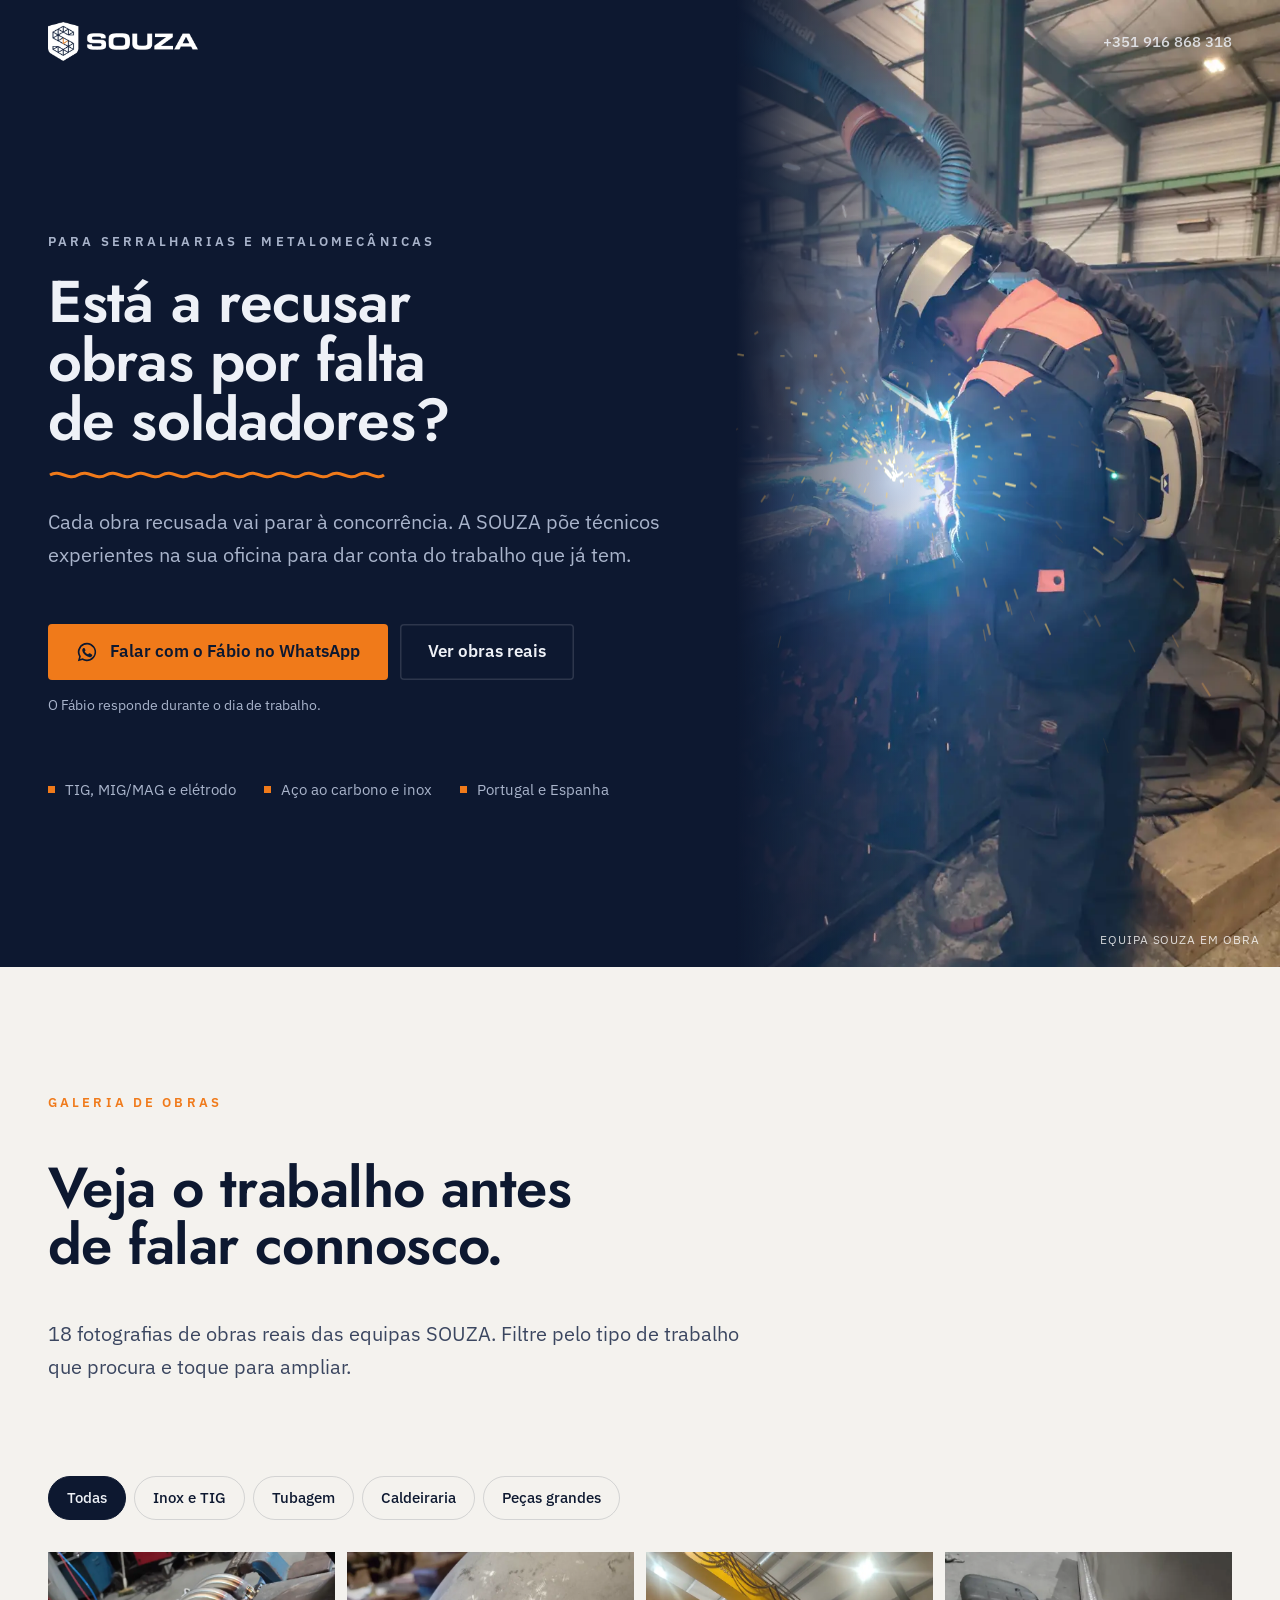
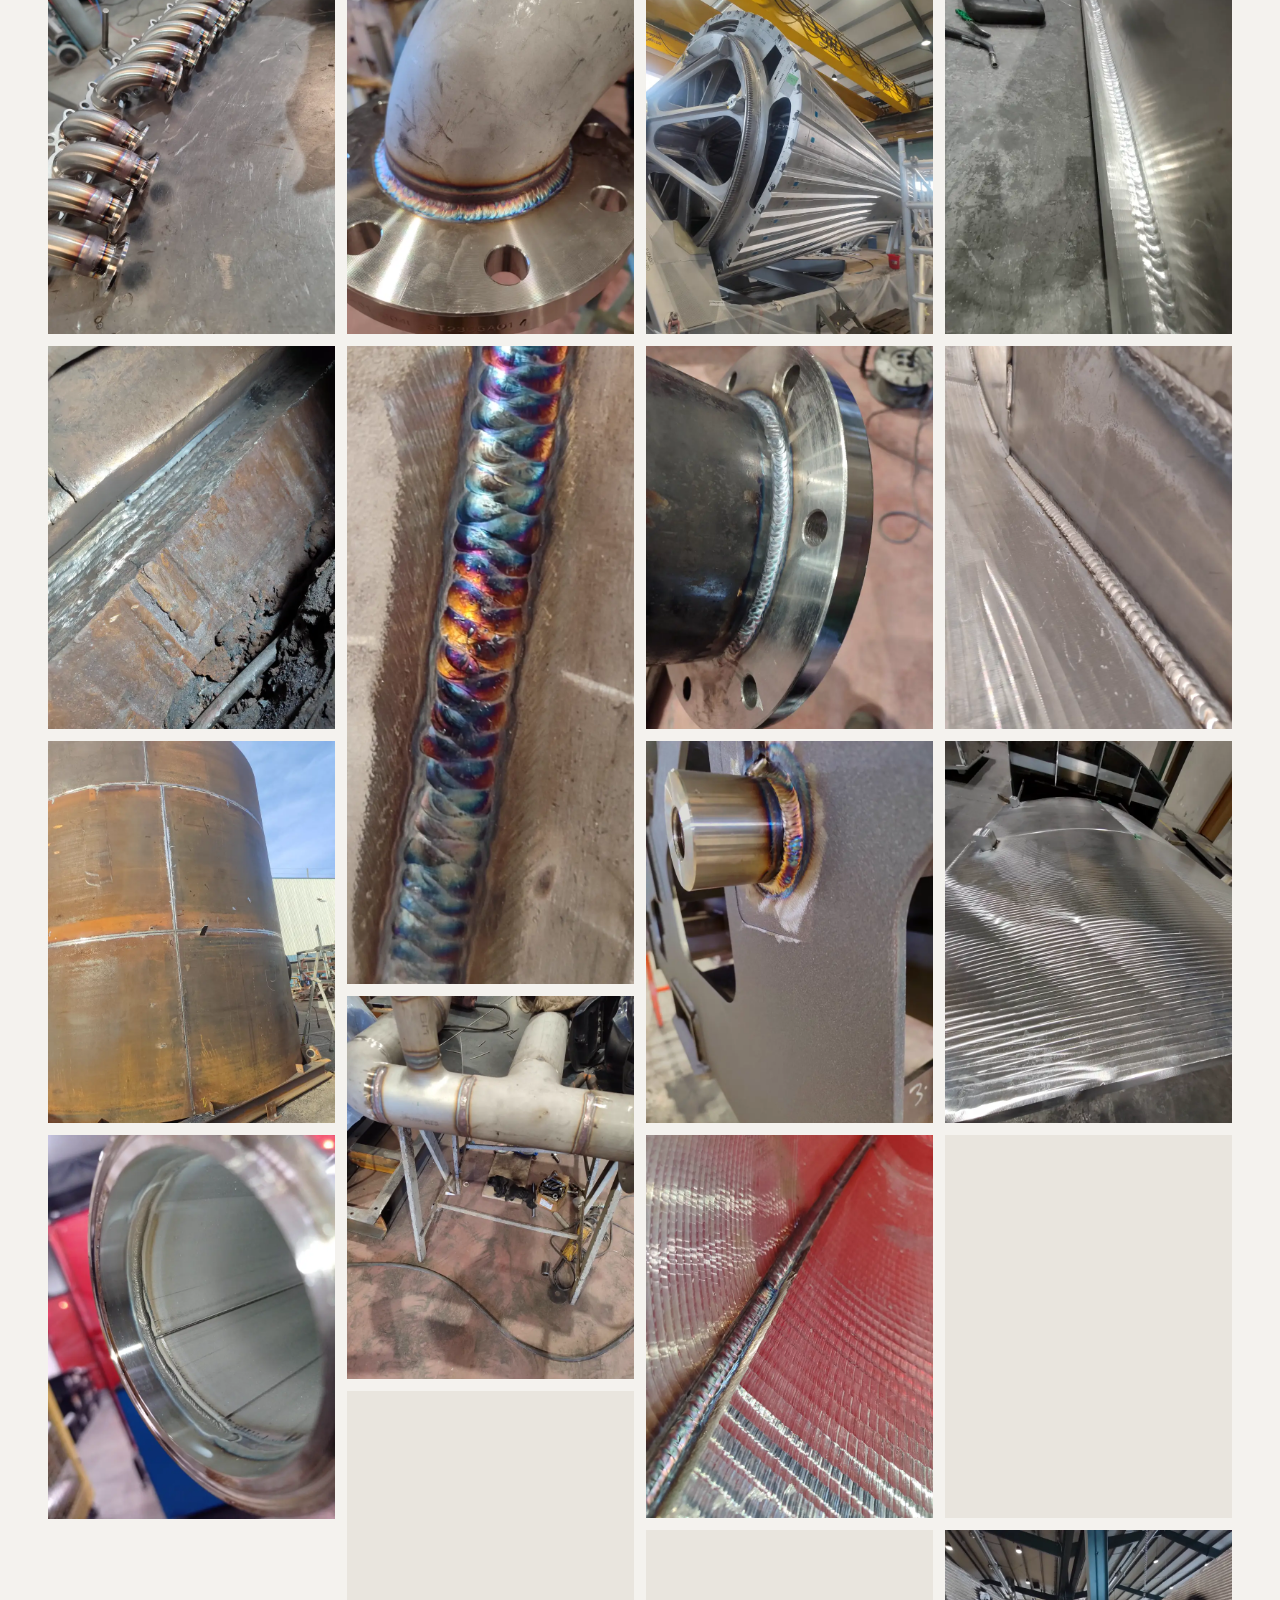
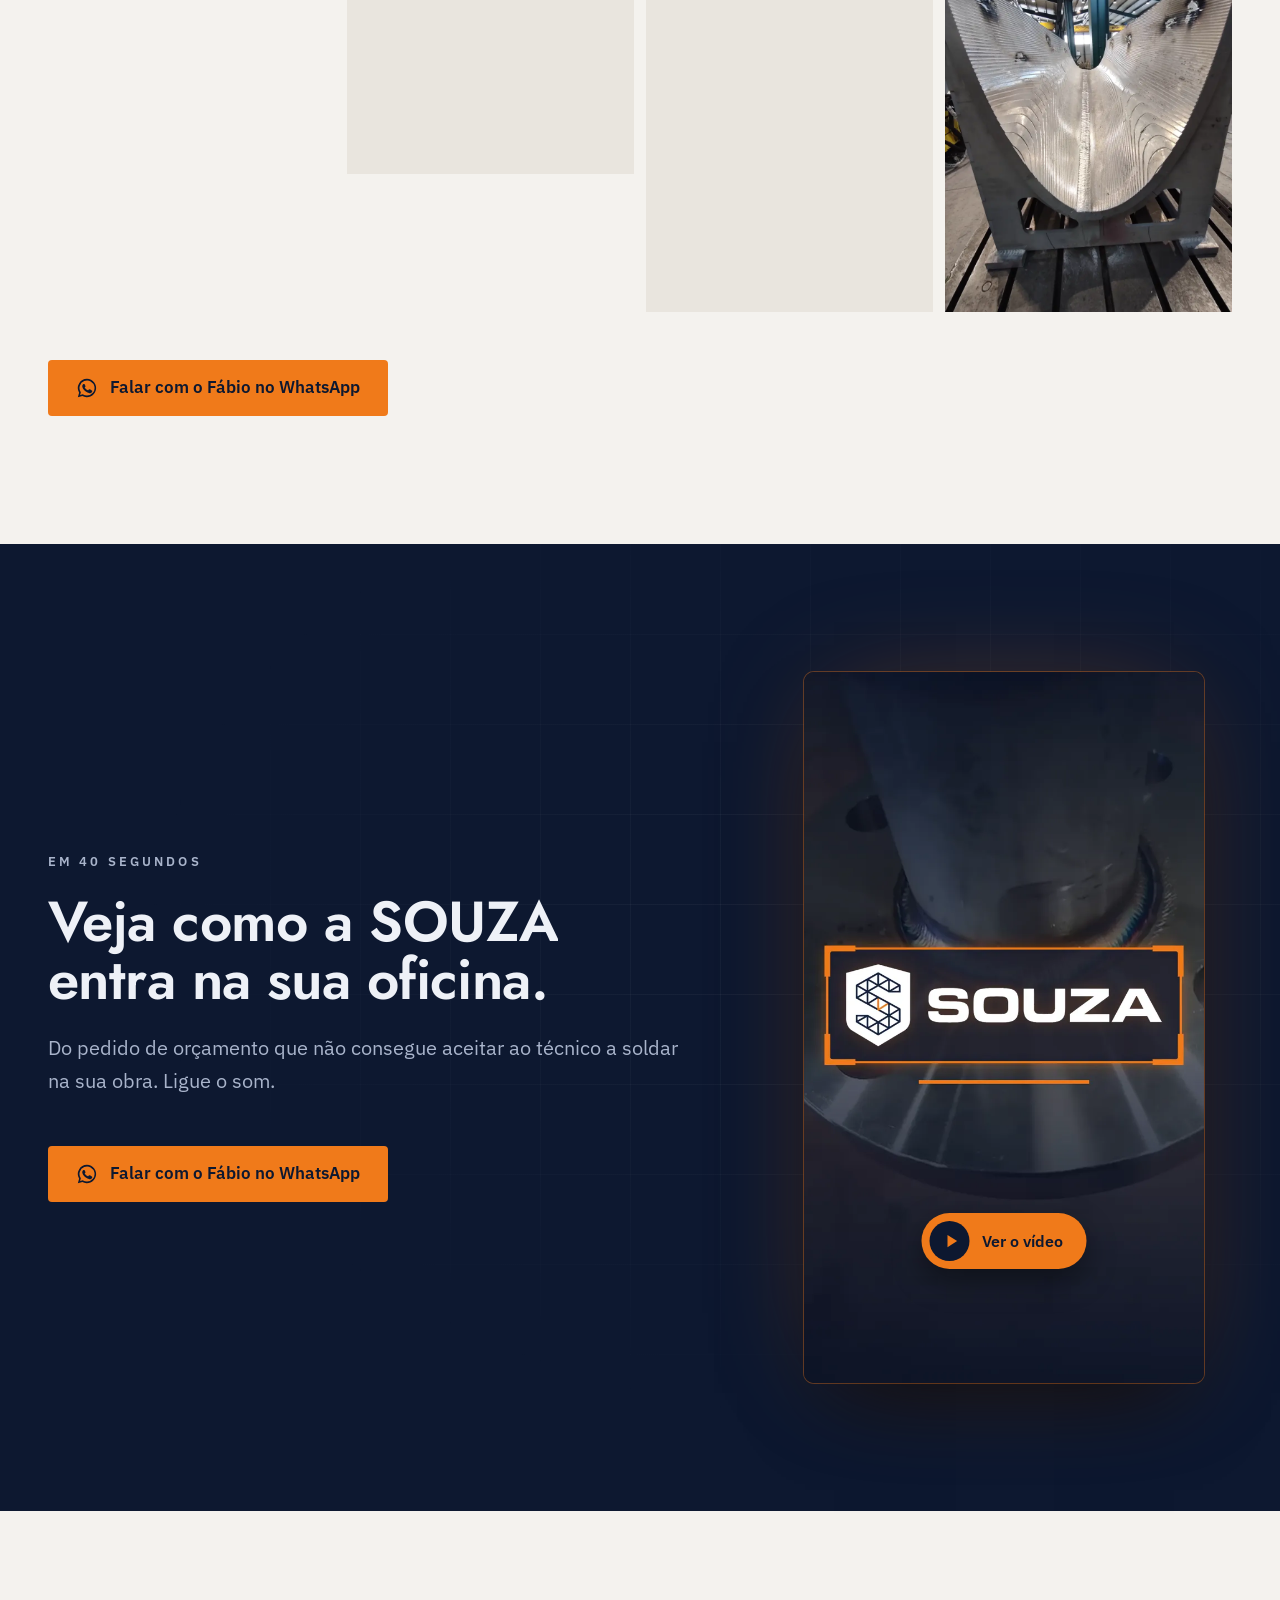
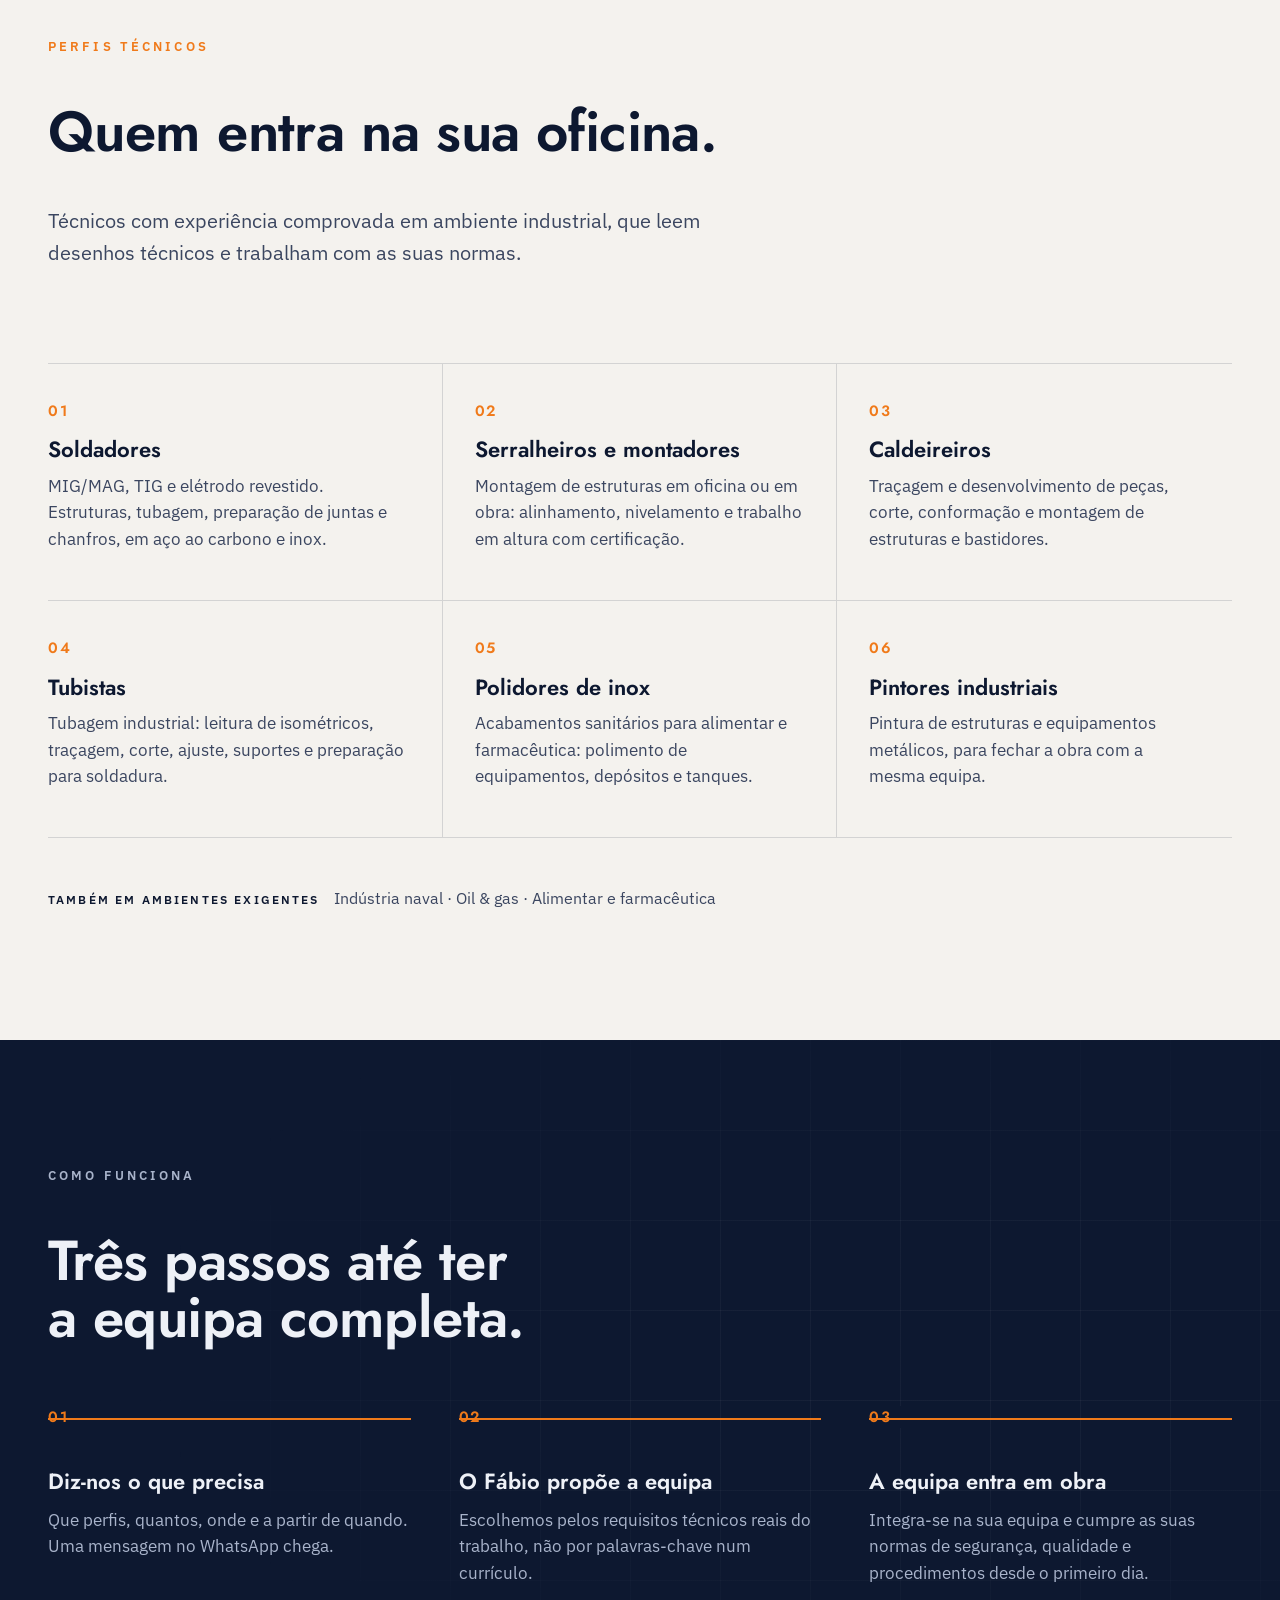
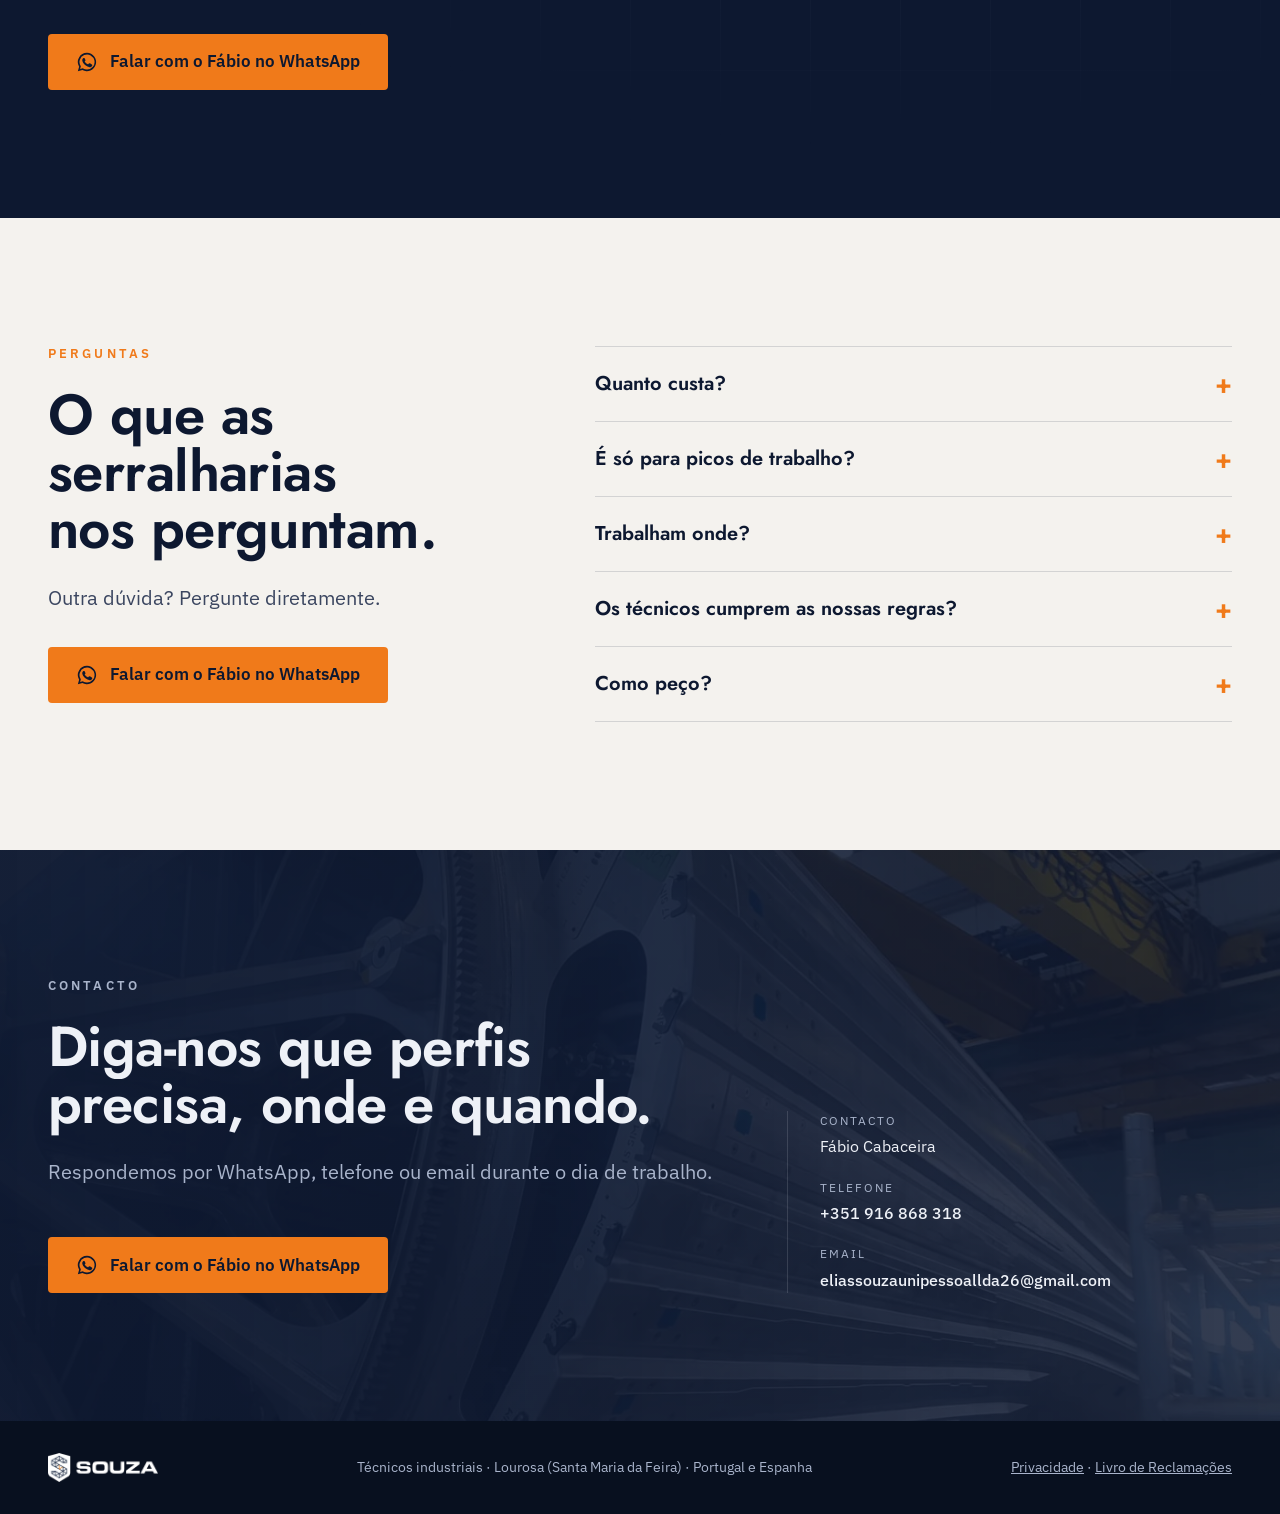
==== commit 80e9707b: "Faíscas no topo, título que arrefece, títulos palavra a palavra, linha dos passos e foto no contacto" ====
--- a/a/index.html
+++ b/a/index.html
@@ -4,7 +4,7 @@
 <meta name="robots" content="noindex"><meta name="theme-color" content="#0d1830">
 <meta property="og:title" content="Está a recusar obras por falta de soldadores? | SOUZA"><meta property="og:description" content="Veja as obras reais das equipas SOUZA e reforce a sua serralharia com técnicos experientes em soldadura, tubagem e caldeiraria."><meta property="og:type" content="website"><meta property="og:locale" content="pt_PT">
 <link rel="icon" href="../assets/img/mark.webp"><link rel="preload" href="../assets/fonts/jost.woff2" as="font" type="font/woff2" crossorigin>
-<link rel="stylesheet" href="../assets/souza.css?v=20261111e"></head><body>
+<link rel="stylesheet" href="../assets/souza.css?v=20261111j"></head><body>
 <main><header class="top"><div class="wrap"><img src="../assets/img/logo-h-branco.webp" width="480" height="124" alt="SOUZA"><nav class="top-r" aria-label="Contacto"><a class="tel" href="tel:+351916868318">+351 916 868 318</a><a class="top-cta" data-wa href="https://wa.me/351916868318"><svg viewBox="0 0 24 24" aria-hidden="true"><path fill="currentColor" d="M12 2a10 10 0 0 0-8.6 15.1L2 22l5-1.3A10 10 0 1 0 12 2Zm0 18.2a8.2 8.2 0 0 1-4.2-1.2l-.3-.2-3 .8.8-2.9-.2-.3A8.2 8.2 0 1 1 12 20.2Zm4.5-6.1c-.2-.1-1.5-.7-1.7-.8s-.4-.1-.6.1-.7.8-.8 1-.3.2-.5.1a6.7 6.7 0 0 1-3.3-2.9c-.2-.4.2-.4.7-1.3.1-.2 0-.3 0-.4l-.8-1.8c-.2-.5-.4-.4-.6-.4h-.5a1 1 0 0 0-.7.3 3 3 0 0 0-.9 2.2 5.2 5.2 0 0 0 1.1 2.8 11.9 11.9 0 0 0 4.6 4c1.7.7 2.4.8 3.2.7a2.8 2.8 0 0 0 1.8-1.3 2.3 2.3 0 0 0 .2-1.3c-.1-.1-.3-.2-.5-.3Z"/></svg><span>WhatsApp</span></a></nav></div></header><section class="hero navy" aria-labelledby="h1"><div class="hero-grid">
 <div class="hero-copy"><p class="eyebrow">Para serralharias e metalomecânicas</p><h1 id="h1">Está a recusar obras por falta de soldadores?</h1><svg class="bead" viewBox="0 0 340 14" aria-hidden="true"><path d="M2 7c10-6 18 6 28 0s18 6 28 0 18 6 28 0 18 6 28 0 18 6 28 0 18 6 28 0 18 6 28 0 18 6 28 0 18 6 28 0 18 6 28 0 18 6 28 0 18 6 26 0"/></svg><p class="lead">Cada obra recusada vai parar à concorrência. A SOUZA põe técnicos experientes na sua oficina para dar conta do trabalho que já tem.</p>
 <div class="ctas"><a class="btn btn-wa" data-wa href="https://wa.me/351916868318"><svg viewBox="0 0 24 24" aria-hidden="true"><path fill="currentColor" d="M12 2a10 10 0 0 0-8.6 15.1L2 22l5-1.3A10 10 0 1 0 12 2Zm0 18.2a8.2 8.2 0 0 1-4.2-1.2l-.3-.2-3 .8.8-2.9-.2-.3A8.2 8.2 0 1 1 12 20.2Zm4.5-6.1c-.2-.1-1.5-.7-1.7-.8s-.4-.1-.6.1-.7.8-.8 1-.3.2-.5.1a6.7 6.7 0 0 1-3.3-2.9c-.2-.4.2-.4.7-1.3.1-.2 0-.3 0-.4l-.8-1.8c-.2-.5-.4-.4-.6-.4h-.5a1 1 0 0 0-.7.3 3 3 0 0 0-.9 2.2 5.2 5.2 0 0 0 1.1 2.8 11.9 11.9 0 0 0 4.6 4c1.7.7 2.4.8 3.2.7a2.8 2.8 0 0 0 1.8-1.3 2.3 2.3 0 0 0 .2-1.3c-.1-.1-.3-.2-.5-.3Z"/></svg>Falar com o Fábio no WhatsApp</a><a class="btn btn-ghost" href="#obras">Ver obras reais</a></div><p class="note">O Fábio responde durante o dia de trabalho.</p><ul class="facts"><li>TIG, MIG/MAG e elétrodo</li><li>Aço ao carbono e inox</li><li>Portugal e Espanha</li></ul></div>
@@ -35,4 +35,4 @@
 <div><small>Telefone</small><a href="tel:+351916868318">+351 916 868 318</a></div>
 <div><small>Email</small><a href="mailto:eliassouzaunipessoallda26@gmail.com">eliassouzaunipessoallda26@gmail.com</a></div></div></div></section></main><footer><div class="wrap"><img src="../assets/img/logo-h-branco.webp" width="480" height="124" alt="SOUZA" loading="lazy">
 <span>Técnicos industriais · Lourosa (Santa Maria da Feira) · Portugal e Espanha</span>
-<span><a href="https://eliassouza.com/pt/privacidade">Privacidade</a> · <a href="https://www.livroreclamacoes.pt/">Livro de Reclamações</a></span></div></footer><div class="sticky"><a class="btn btn-wa" data-wa href="https://wa.me/351916868318"><svg viewBox="0 0 24 24" aria-hidden="true"><path fill="currentColor" d="M12 2a10 10 0 0 0-8.6 15.1L2 22l5-1.3A10 10 0 1 0 12 2Zm0 18.2a8.2 8.2 0 0 1-4.2-1.2l-.3-.2-3 .8.8-2.9-.2-.3A8.2 8.2 0 1 1 12 20.2Zm4.5-6.1c-.2-.1-1.5-.7-1.7-.8s-.4-.1-.6.1-.7.8-.8 1-.3.2-.5.1a6.7 6.7 0 0 1-3.3-2.9c-.2-.4.2-.4.7-1.3.1-.2 0-.3 0-.4l-.8-1.8c-.2-.5-.4-.4-.6-.4h-.5a1 1 0 0 0-.7.3 3 3 0 0 0-.9 2.2 5.2 5.2 0 0 0 1.1 2.8 11.9 11.9 0 0 0 4.6 4c1.7.7 2.4.8 3.2.7a2.8 2.8 0 0 0 1.8-1.3 2.3 2.3 0 0 0 .2-1.3c-.1-.1-.3-.2-.5-.3Z"/></svg>Falar com o Fábio no WhatsApp</a></div><script src="../assets/souza.js?v=20261111e" defer></script></body></html>+<span><a href="https://eliassouza.com/pt/privacidade">Privacidade</a> · <a href="https://www.livroreclamacoes.pt/">Livro de Reclamações</a></span></div></footer><div class="sticky"><a class="btn btn-wa" data-wa href="https://wa.me/351916868318"><svg viewBox="0 0 24 24" aria-hidden="true"><path fill="currentColor" d="M12 2a10 10 0 0 0-8.6 15.1L2 22l5-1.3A10 10 0 1 0 12 2Zm0 18.2a8.2 8.2 0 0 1-4.2-1.2l-.3-.2-3 .8.8-2.9-.2-.3A8.2 8.2 0 1 1 12 20.2Zm4.5-6.1c-.2-.1-1.5-.7-1.7-.8s-.4-.1-.6.1-.7.8-.8 1-.3.2-.5.1a6.7 6.7 0 0 1-3.3-2.9c-.2-.4.2-.4.7-1.3.1-.2 0-.3 0-.4l-.8-1.8c-.2-.5-.4-.4-.6-.4h-.5a1 1 0 0 0-.7.3 3 3 0 0 0-.9 2.2 5.2 5.2 0 0 0 1.1 2.8 11.9 11.9 0 0 0 4.6 4c1.7.7 2.4.8 3.2.7a2.8 2.8 0 0 0 1.8-1.3 2.3 2.3 0 0 0 .2-1.3c-.1-.1-.3-.2-.5-.3Z"/></svg>Falar com o Fábio no WhatsApp</a></div><script src="../assets/souza.js?v=20261111j" defer></script></body></html>
--- a/assets/souza.css
+++ b/assets/souza.css
@@ -287,3 +287,37 @@
 /* A: no telemóvel mostra 8 fotos e depois o botão */
 .more{display:none}
 @media (max-width:900px){.gal:not(.all) button:nth-child(n+9){display:none}.gal:not(.all)+.more{display:flex;width:100%;margin-top:4px}}
+
+/* ===== revisão 2 (11/11) ===== */
+/* faíscas por cima da foto do topo */
+.sparks{position:absolute;inset:0;width:100%;height:100%;z-index:1;pointer-events:none}
+.hero-media figcaption{z-index:3}
+
+/* título principal: letras incandescentes que arrefecem */
+.hero h1 .w{display:inline-block;white-space:nowrap}
+.welding .hot{display:inline-block;animation:cool 1.5s calc(.25s + var(--i) * 28ms) var(--ease) both}
+@keyframes cool{
+  0%{color:#fff;opacity:0;text-shadow:0 0 18px #fff,0 0 34px #ffd27a;transform:translateY(.12em)}
+  18%{color:#fff8e1;opacity:1;text-shadow:0 0 14px #ffe9a8,0 0 30px #ffb340}
+  45%{color:#ffc76b;text-shadow:0 0 10px rgba(255,150,40,.8),0 0 24px rgba(240,122,26,.5);transform:none}
+  75%{color:#ffd9a8;text-shadow:0 0 6px rgba(240,122,26,.35)}
+  100%{color:inherit;text-shadow:none}}
+
+/* títulos das secções: palavras a subir */
+.words .wd{display:inline-block;overflow:hidden;vertical-align:bottom;padding-bottom:.08em;margin-bottom:-.08em}
+.words .wd>span{display:inline-block;transform:translateY(105%);transition:transform .8s calc(var(--k) * 55ms) var(--ease)}
+.words.in .wd>span{transform:none}
+
+/* passos: a linha laranja desenha-se de passo em passo */
+.steps li::after{content:"";position:absolute;top:-2px;left:0;width:100%;height:2px;background:var(--orange);transform:scaleX(0);transform-origin:left;transition:transform 1s var(--ease)}
+.steps li.in::after{transform:scaleX(1)}
+.steps li:nth-child(2)::after{transition-delay:.35s}
+.steps li:nth-child(3)::after{transition-delay:.7s}
+
+/* contacto final com foto de obra por trás */
+.final{background:linear-gradient(90deg,rgba(13,24,48,.97) 0,rgba(13,24,48,.9) 45%,rgba(13,24,48,.84) 100%),url(img/f15-1400.webp) center/cover no-repeat,var(--navy)}
+.final::before{display:none}
+
+@media (max-width:900px){
+  .final{background:linear-gradient(180deg,rgba(13,24,48,.94),rgba(13,24,48,.86)),url(img/f15-800.webp) center/cover no-repeat,var(--navy)}
+}
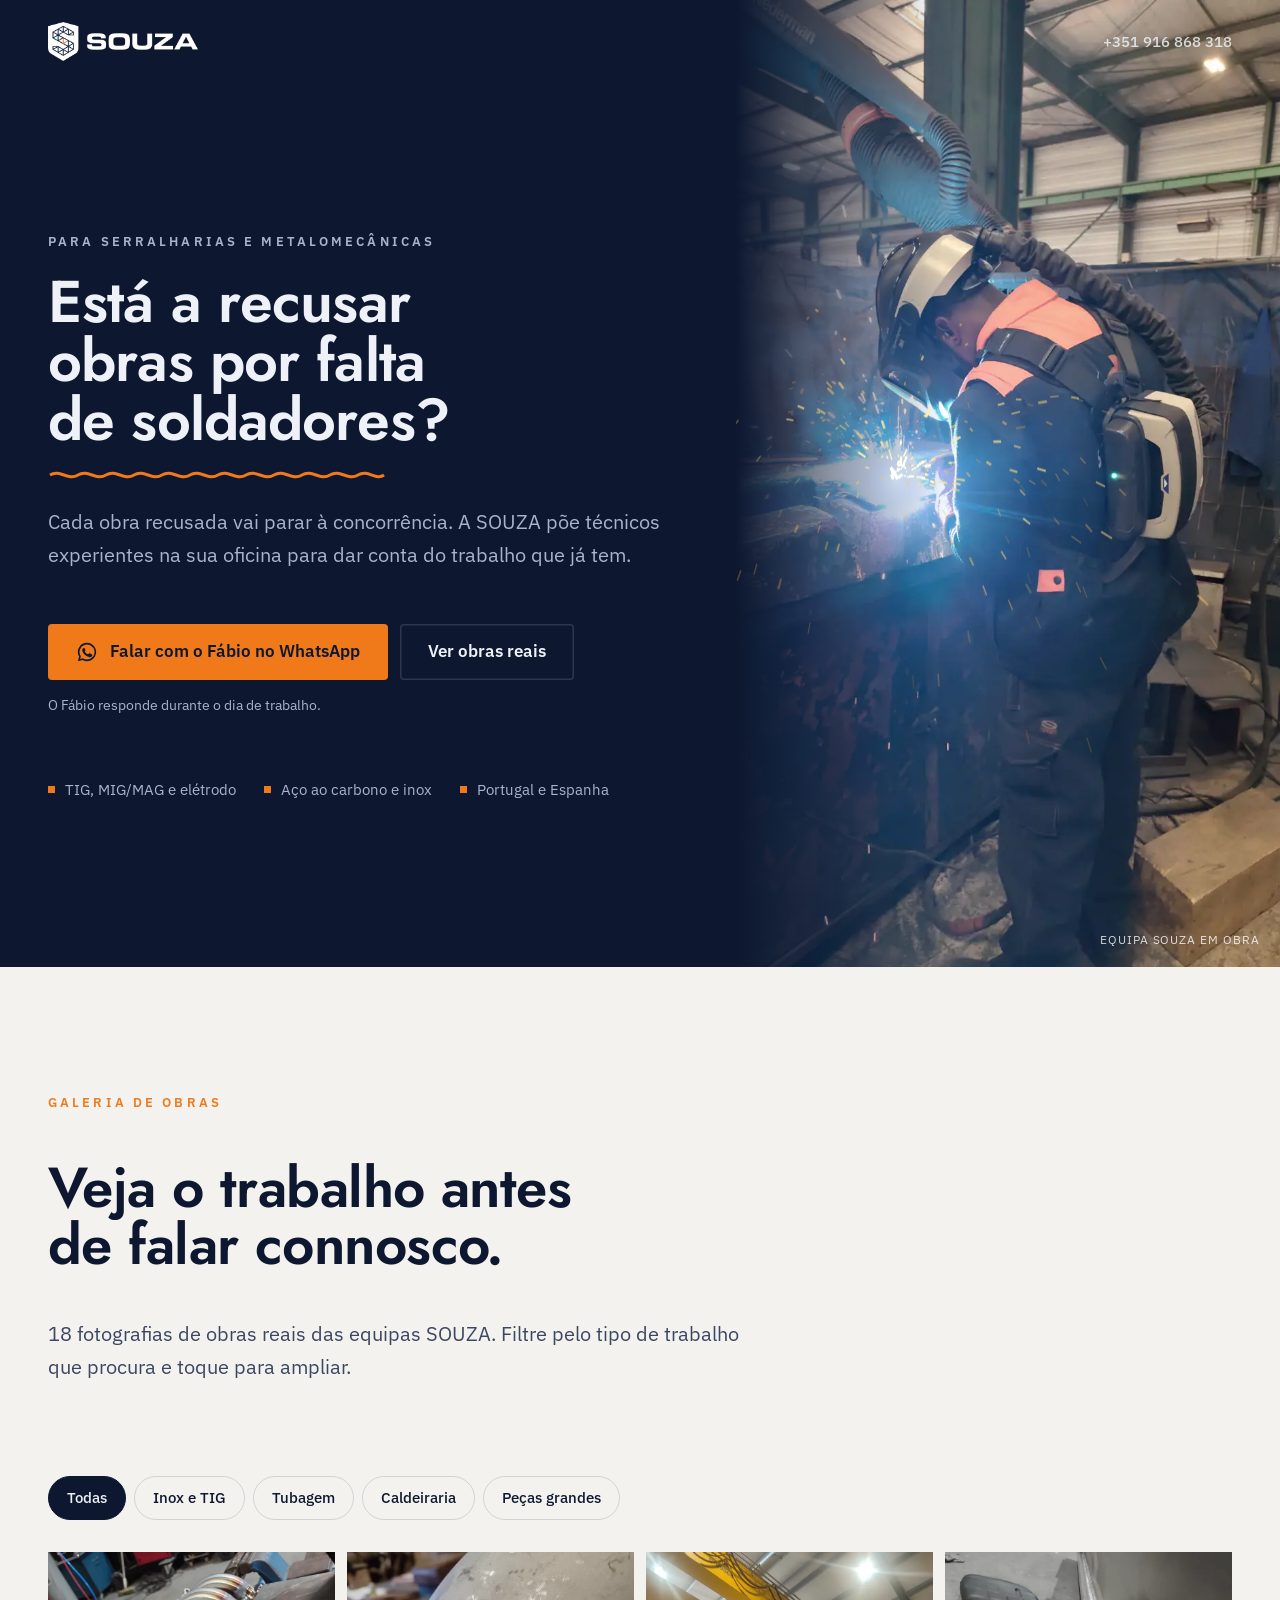
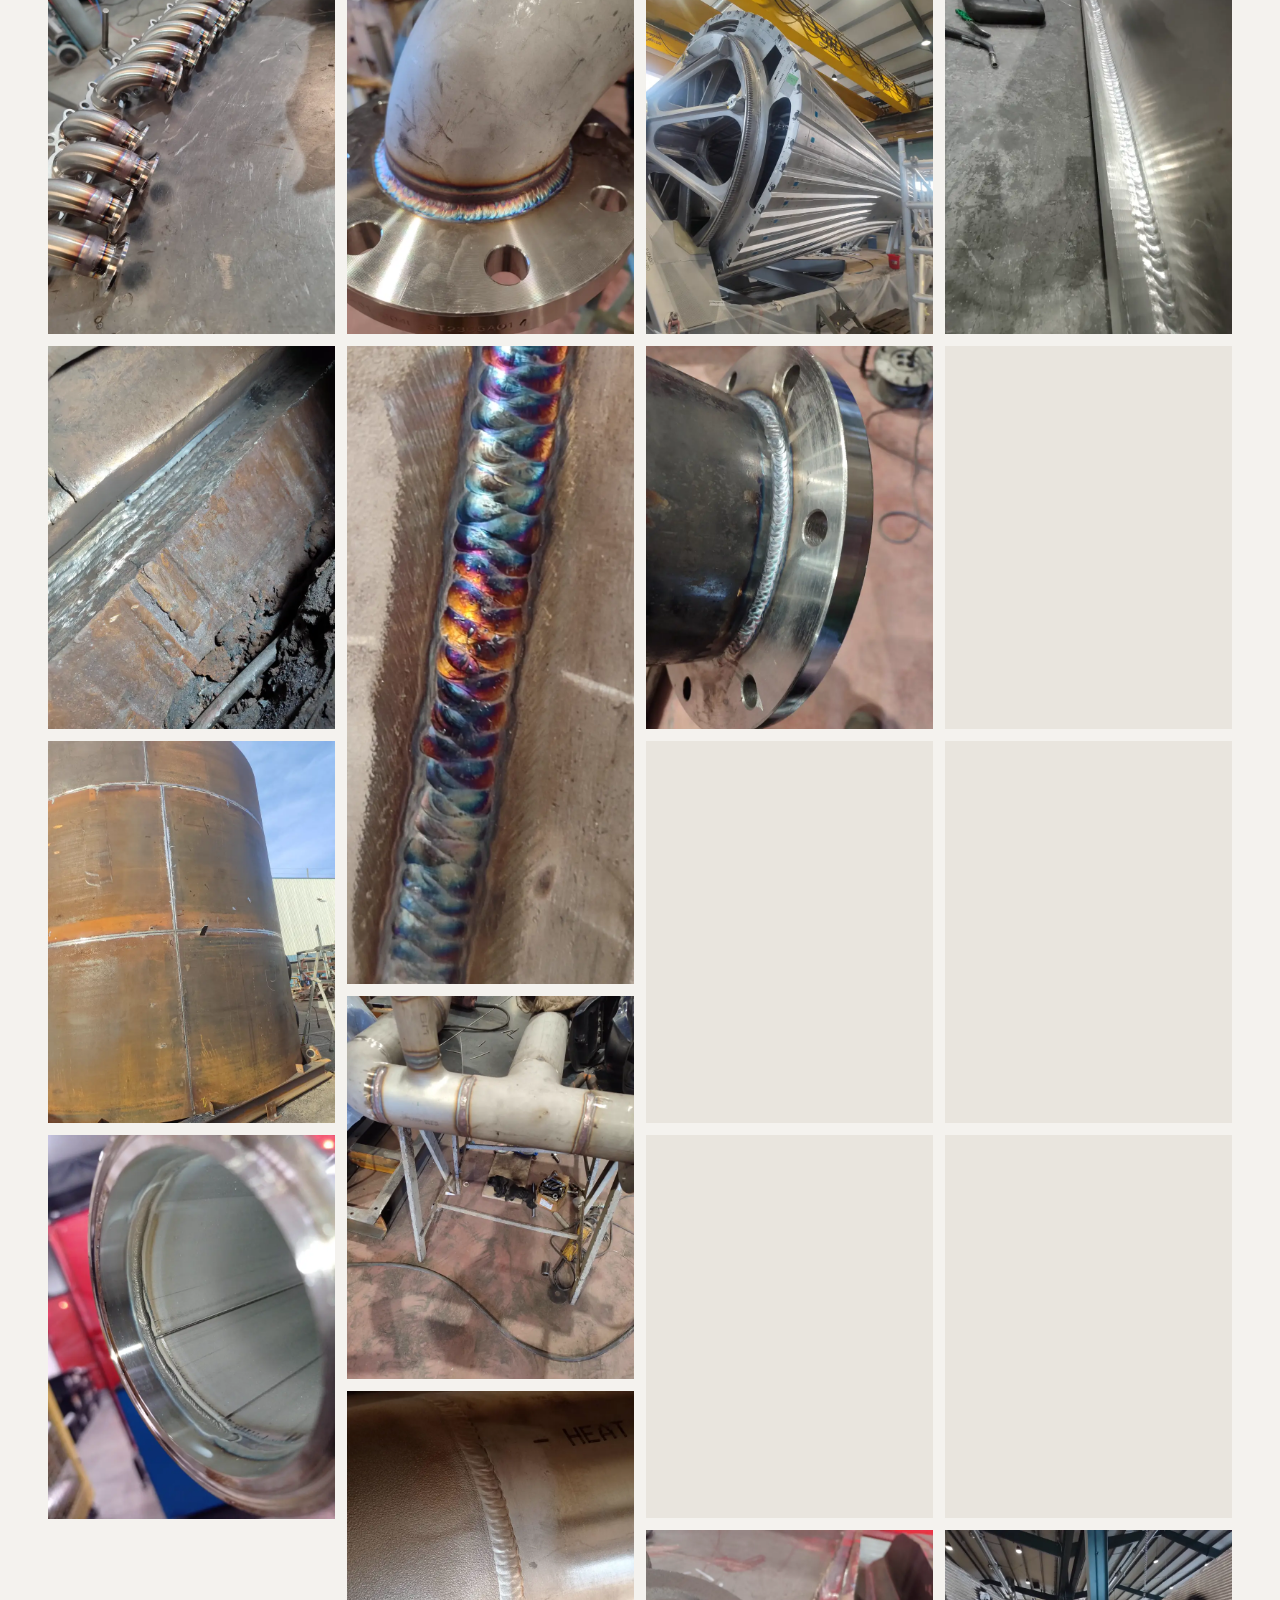
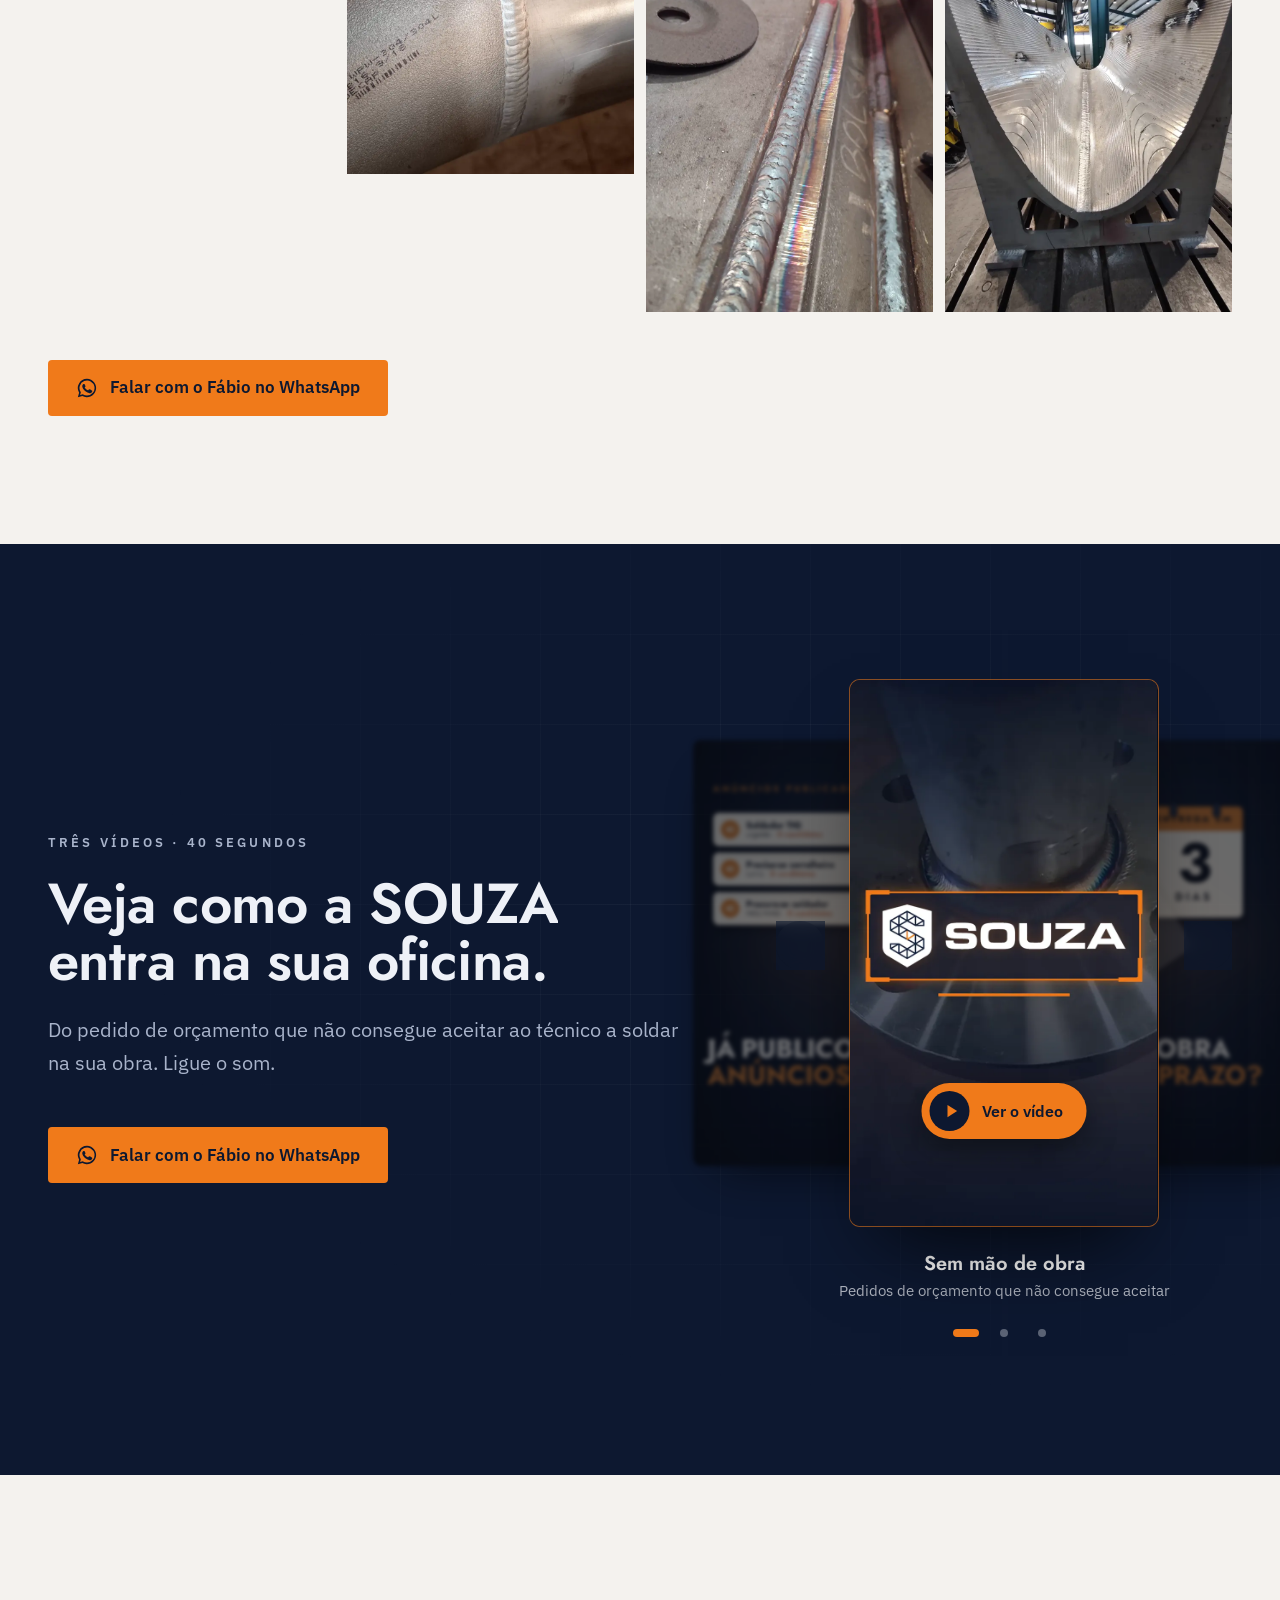
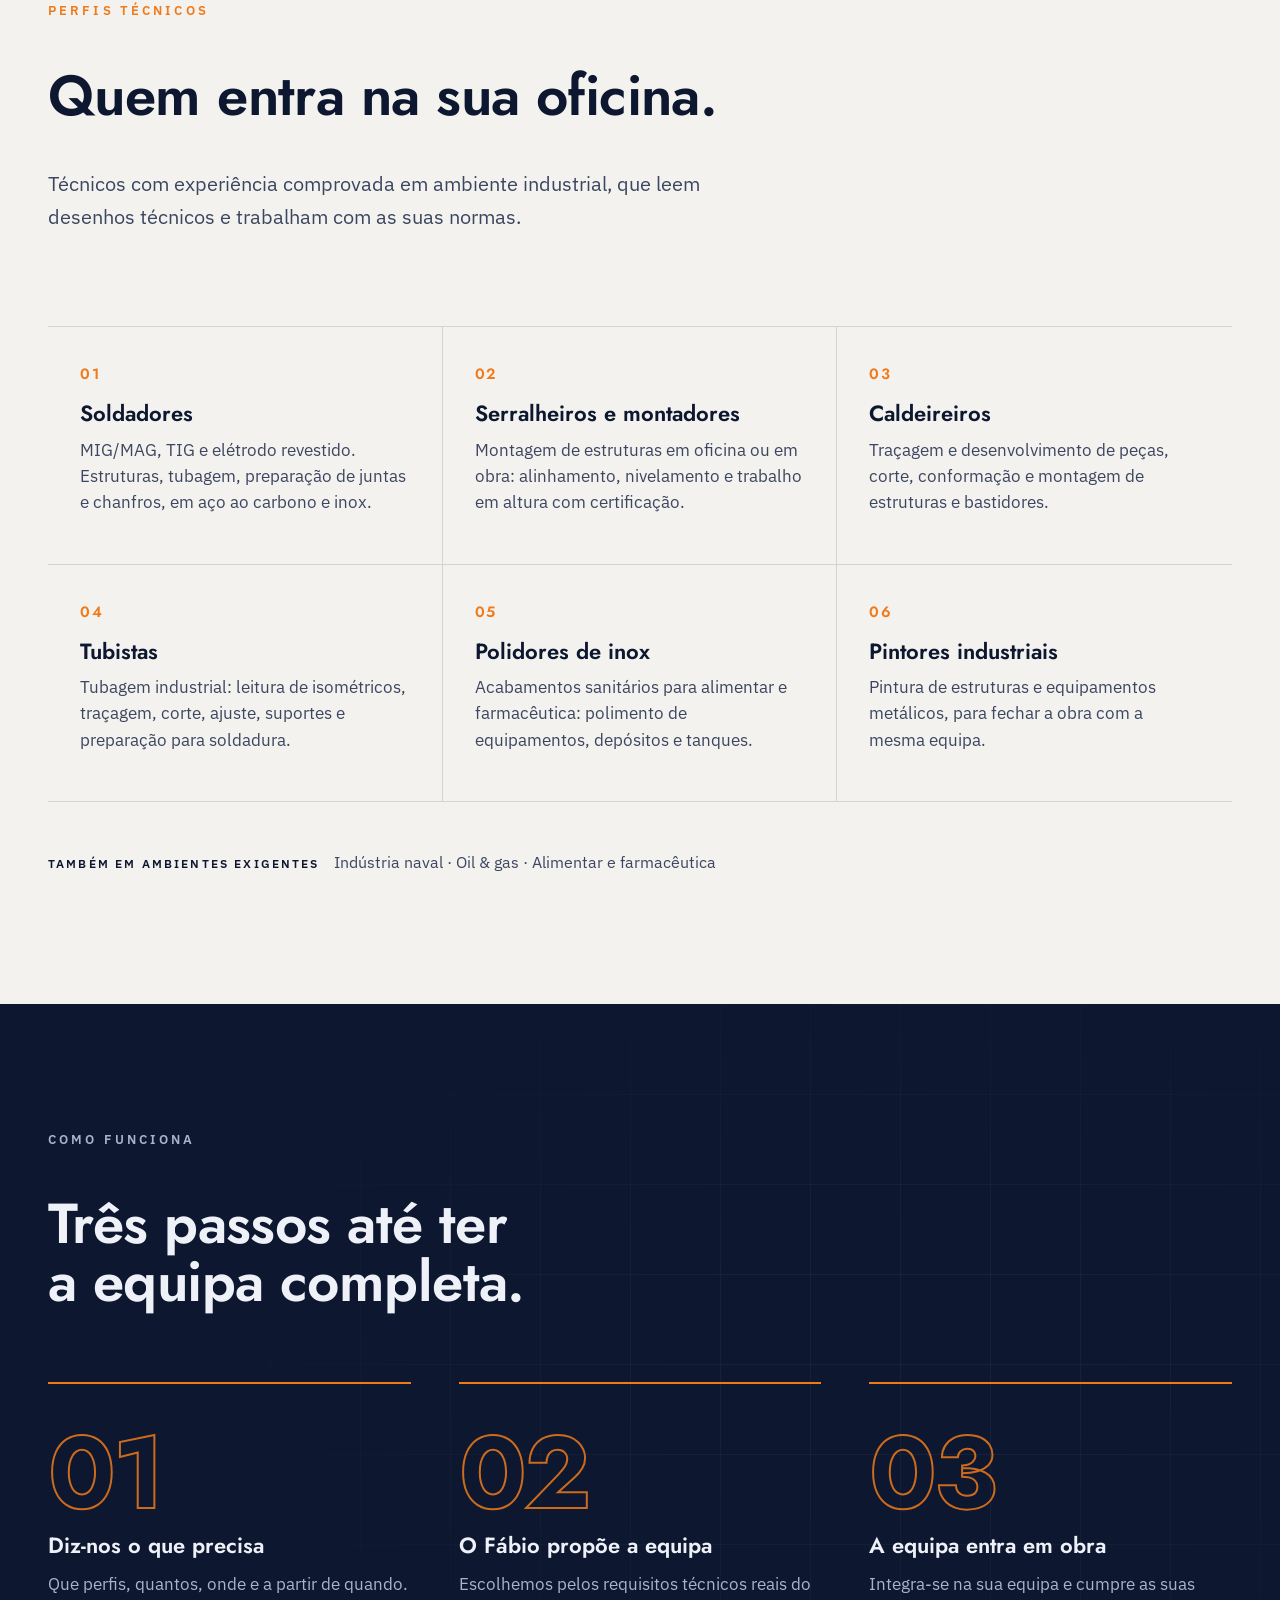
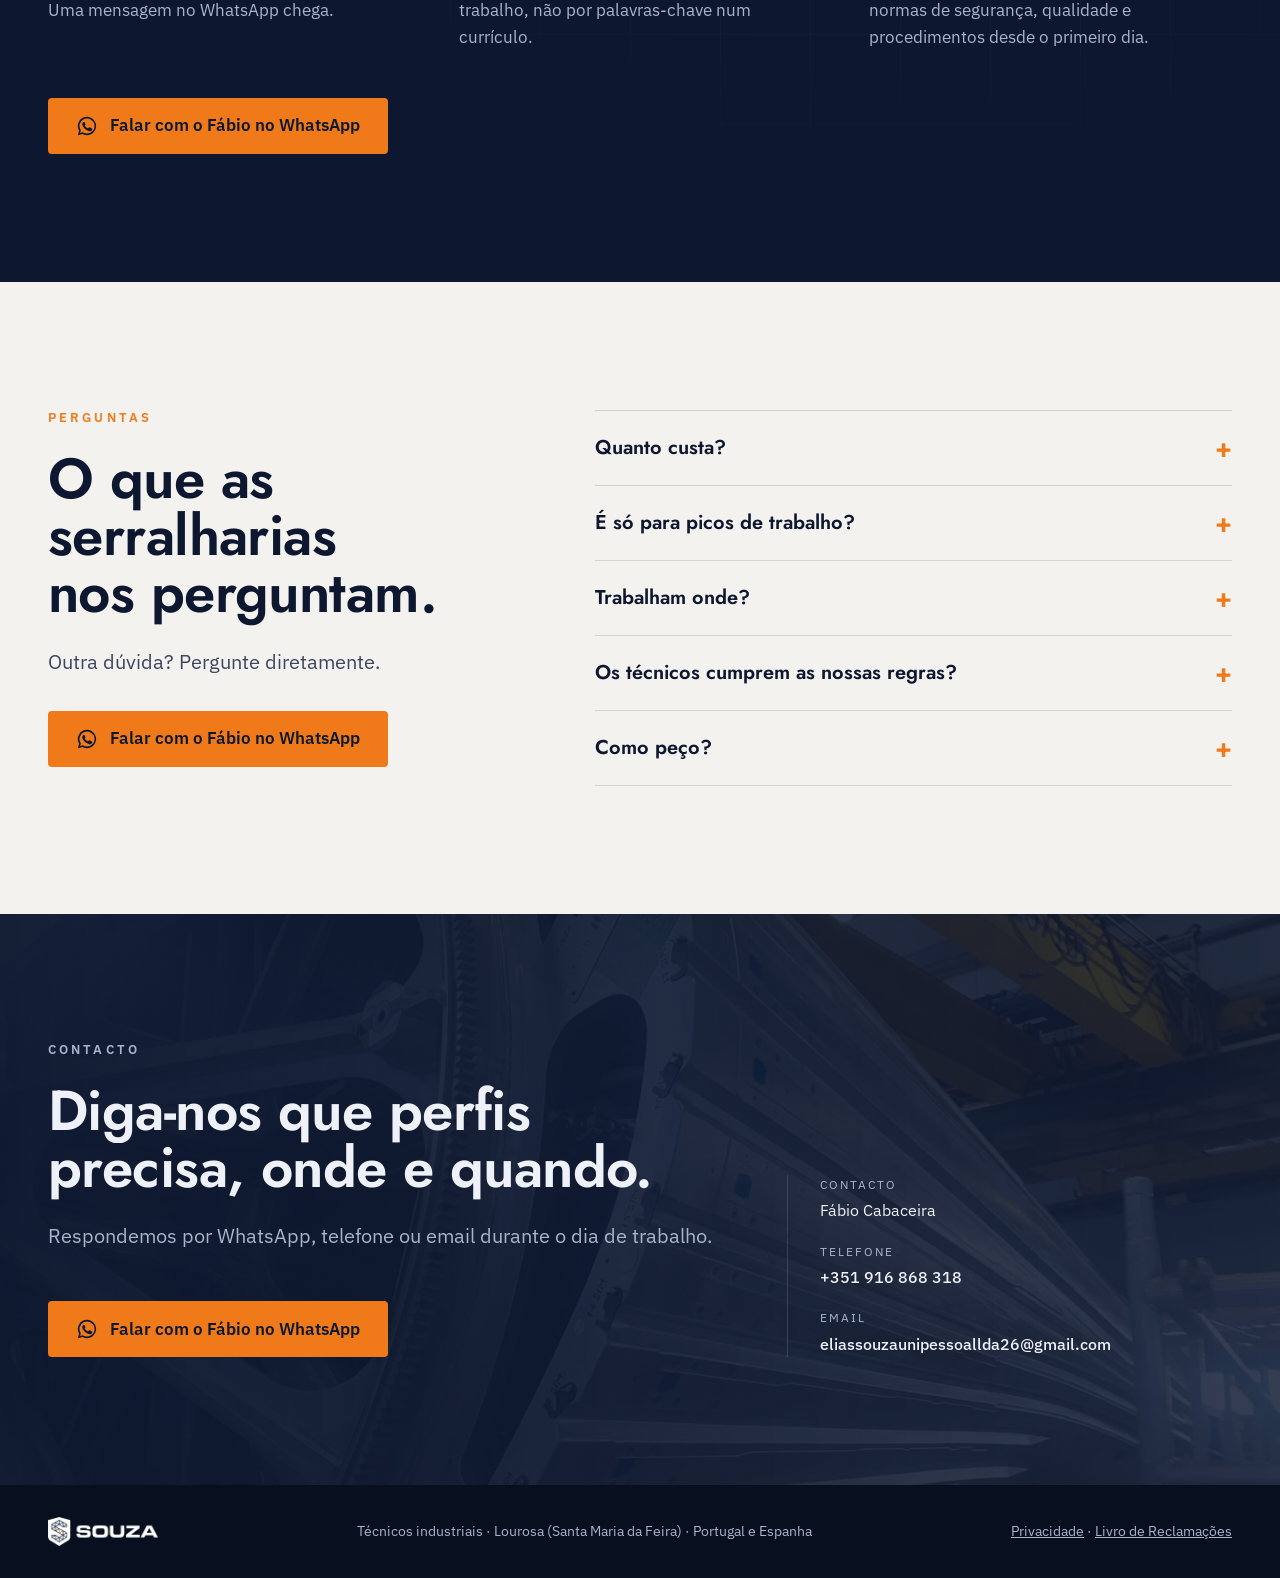
==== commit d6fff05d: "Carrossel dos 3 vídeos com luz LED, foto do setor nos perfis, passos com impacto e perguntas ao pass" ====
--- a/a/index.html
+++ b/a/index.html
@@ -4,7 +4,7 @@
 <meta name="robots" content="noindex"><meta name="theme-color" content="#0d1830">
 <meta property="og:title" content="Está a recusar obras por falta de soldadores? | SOUZA"><meta property="og:description" content="Veja as obras reais das equipas SOUZA e reforce a sua serralharia com técnicos experientes em soldadura, tubagem e caldeiraria."><meta property="og:type" content="website"><meta property="og:locale" content="pt_PT">
 <link rel="icon" href="../assets/img/mark.webp"><link rel="preload" href="../assets/fonts/jost.woff2" as="font" type="font/woff2" crossorigin>
-<link rel="stylesheet" href="../assets/souza.css?v=20261111j"></head><body>
+<link rel="stylesheet" href="../assets/souza.css?v=20261111m"></head><body>
 <main><header class="top"><div class="wrap"><img src="../assets/img/logo-h-branco.webp" width="480" height="124" alt="SOUZA"><nav class="top-r" aria-label="Contacto"><a class="tel" href="tel:+351916868318">+351 916 868 318</a><a class="top-cta" data-wa href="https://wa.me/351916868318"><svg viewBox="0 0 24 24" aria-hidden="true"><path fill="currentColor" d="M12 2a10 10 0 0 0-8.6 15.1L2 22l5-1.3A10 10 0 1 0 12 2Zm0 18.2a8.2 8.2 0 0 1-4.2-1.2l-.3-.2-3 .8.8-2.9-.2-.3A8.2 8.2 0 1 1 12 20.2Zm4.5-6.1c-.2-.1-1.5-.7-1.7-.8s-.4-.1-.6.1-.7.8-.8 1-.3.2-.5.1a6.7 6.7 0 0 1-3.3-2.9c-.2-.4.2-.4.7-1.3.1-.2 0-.3 0-.4l-.8-1.8c-.2-.5-.4-.4-.6-.4h-.5a1 1 0 0 0-.7.3 3 3 0 0 0-.9 2.2 5.2 5.2 0 0 0 1.1 2.8 11.9 11.9 0 0 0 4.6 4c1.7.7 2.4.8 3.2.7a2.8 2.8 0 0 0 1.8-1.3 2.3 2.3 0 0 0 .2-1.3c-.1-.1-.3-.2-.5-.3Z"/></svg><span>WhatsApp</span></a></nav></div></header><section class="hero navy" aria-labelledby="h1"><div class="hero-grid">
 <div class="hero-copy"><p class="eyebrow">Para serralharias e metalomecânicas</p><h1 id="h1">Está a recusar obras por falta de soldadores?</h1><svg class="bead" viewBox="0 0 340 14" aria-hidden="true"><path d="M2 7c10-6 18 6 28 0s18 6 28 0 18 6 28 0 18 6 28 0 18 6 28 0 18 6 28 0 18 6 28 0 18 6 28 0 18 6 28 0 18 6 28 0 18 6 28 0 18 6 26 0"/></svg><p class="lead">Cada obra recusada vai parar à concorrência. A SOUZA põe técnicos experientes na sua oficina para dar conta do trabalho que já tem.</p>
 <div class="ctas"><a class="btn btn-wa" data-wa href="https://wa.me/351916868318"><svg viewBox="0 0 24 24" aria-hidden="true"><path fill="currentColor" d="M12 2a10 10 0 0 0-8.6 15.1L2 22l5-1.3A10 10 0 1 0 12 2Zm0 18.2a8.2 8.2 0 0 1-4.2-1.2l-.3-.2-3 .8.8-2.9-.2-.3A8.2 8.2 0 1 1 12 20.2Zm4.5-6.1c-.2-.1-1.5-.7-1.7-.8s-.4-.1-.6.1-.7.8-.8 1-.3.2-.5.1a6.7 6.7 0 0 1-3.3-2.9c-.2-.4.2-.4.7-1.3.1-.2 0-.3 0-.4l-.8-1.8c-.2-.5-.4-.4-.6-.4h-.5a1 1 0 0 0-.7.3 3 3 0 0 0-.9 2.2 5.2 5.2 0 0 0 1.1 2.8 11.9 11.9 0 0 0 4.6 4c1.7.7 2.4.8 3.2.7a2.8 2.8 0 0 0 1.8-1.3 2.3 2.3 0 0 0 .2-1.3c-.1-.1-.3-.2-.5-.3Z"/></svg>Falar com o Fábio no WhatsApp</a><a class="btn btn-ghost" href="#obras">Ver obras reais</a></div><p class="note">O Fábio responde durante o dia de trabalho.</p><ul class="facts"><li>TIG, MIG/MAG e elétrodo</li><li>Aço ao carbono e inox</li><li>Portugal e Espanha</li></ul></div>
@@ -14,19 +14,28 @@
 <div class="chips rv" role="group" aria-label="Filtrar por tipo de trabalho"><button class="chip" type="button" data-f="all" aria-pressed="true">Todas</button><button class="chip" type="button" data-f="inox" aria-pressed="false">Inox e TIG</button><button class="chip" type="button" data-f="tubagem" aria-pressed="false">Tubagem</button><button class="chip" type="button" data-f="caldeiraria" aria-pressed="false">Caldeiraria</button><button class="chip" type="button" data-f="grandes" aria-pressed="false">Peças grandes</button></div><div class="gal"><button type="button" data-t="tubagem" data-big="../assets/img/f01-1400.webp" aria-label="Ampliar: Curvas de tubagem soldadas, prontas para montagem"><img src="../assets/img/f01-800.webp" srcset="../assets/img/f01-800.webp 800w, ../assets/img/f01-1400.webp 1400w" sizes="(max-width:900px) 50vw, 25vw" width="800" height="1066" alt="Curvas de tubagem soldadas, prontas para montagem" loading=lazy decoding=async></button><button type="button" data-t="caldeiraria" data-big="../assets/img/f06-1400.webp" aria-label="Ampliar: Junta soldada em chapa grossa de aço ao carbono"><img src="../assets/img/f06-800.webp" srcset="../assets/img/f06-800.webp 800w, ../assets/img/f06-1400.webp 1400w" sizes="(max-width:900px) 50vw, 25vw" width="800" height="1066" alt="Junta soldada em chapa grossa de aço ao carbono" loading=lazy decoding=async></button><button type="button" data-t="caldeiraria" data-big="../assets/img/f07-1400.webp" aria-label="Ampliar: Virola de aço calandrada e soldada"><img src="../assets/img/f07-800.webp" srcset="../assets/img/f07-800.webp 800w, ../assets/img/f07-1400.webp 1400w" sizes="(max-width:900px) 50vw, 25vw" width="800" height="1066" alt="Virola de aço calandrada e soldada" loading=lazy decoding=async></button><button type="button" data-t="tubagem inox" data-big="../assets/img/f08-1400.webp" aria-label="Ampliar: Anel em inox soldado e acabado"><img src="../assets/img/f08-800.webp" srcset="../assets/img/f08-800.webp 800w, ../assets/img/f08-1400.webp 1400w" sizes="(max-width:900px) 50vw, 25vw" width="800" height="1070" alt="Anel em inox soldado e acabado" loading=lazy decoding=async></button><button type="button" data-t="tubagem inox" data-big="../assets/img/f10-1400.webp" aria-label="Ampliar: Curva em inox soldada a flange, com coloração TIG"><img src="../assets/img/f10-800.webp" srcset="../assets/img/f10-800.webp 800w, ../assets/img/f10-1400.webp 1400w" sizes="(max-width:900px) 50vw, 25vw" width="800" height="1066" alt="Curva em inox soldada a flange, com coloração TIG" loading=lazy decoding=async></button><button type="button" data-t="inox" data-big="../assets/img/f11-1400.webp" aria-label="Ampliar: Cordão TIG em inox com coloração de calor"><img src="../assets/img/f11-800.webp" srcset="../assets/img/f11-800.webp 800w, ../assets/img/f11-1400.webp 1400w" sizes="(max-width:900px) 50vw, 25vw" width="800" height="1778" alt="Cordão TIG em inox com coloração de calor" loading=lazy decoding=async></button><button type="button" data-t="tubagem inox" data-big="../assets/img/f12-1400.webp" aria-label="Ampliar: Tubagem em inox montada em bancada"><img src="../assets/img/f12-800.webp" srcset="../assets/img/f12-800.webp 800w, ../assets/img/f12-1400.webp 1400w" sizes="(max-width:900px) 50vw, 25vw" width="800" height="1066" alt="Tubagem em inox montada em bancada" loading=lazy decoding=async></button><button type="button" data-t="tubagem inox" data-big="../assets/img/f13-1400.webp" aria-label="Ampliar: Soldadura circunferencial em tubo de inox"><img src="../assets/img/f13-800.webp" srcset="../assets/img/f13-800.webp 800w, ../assets/img/f13-1400.webp 1400w" sizes="(max-width:900px) 50vw, 25vw" width="800" height="1070" alt="Soldadura circunferencial em tubo de inox" loading=lazy decoding=async></button><button type="button" data-t="grandes" data-big="../assets/img/f15-1400.webp" aria-label="Ampliar: Peça de grande dimensão em montagem na nave"><img src="../assets/img/f15-800.webp" srcset="../assets/img/f15-800.webp 800w, ../assets/img/f15-1400.webp 1400w" sizes="(max-width:900px) 50vw, 25vw" width="800" height="1066" alt="Peça de grande dimensão em montagem na nave" loading=lazy decoding=async></button><button type="button" data-t="tubagem" data-big="../assets/img/f16-1400.webp" aria-label="Ampliar: Flange soldada a tubo de aço"><img src="../assets/img/f16-800.webp" srcset="../assets/img/f16-800.webp 800w, ../assets/img/f16-1400.webp 1400w" sizes="(max-width:900px) 50vw, 25vw" width="800" height="1066" alt="Flange soldada a tubo de aço" loading=lazy decoding=async></button><button type="button" data-t="caldeiraria" data-big="../assets/img/f17-1400.webp" aria-label="Ampliar: Soldadura em veio e chapa de máquina"><img src="../assets/img/f17-800.webp" srcset="../assets/img/f17-800.webp 800w, ../assets/img/f17-1400.webp 1400w" sizes="(max-width:900px) 50vw, 25vw" width="800" height="1066" alt="Soldadura em veio e chapa de máquina" loading=lazy decoding=async></button><button type="button" data-t="inox grandes" data-big="../assets/img/f18-1400.webp" aria-label="Ampliar: Cordão contínuo sobre superfície fresada em alumínio"><img src="../assets/img/f18-800.webp" srcset="../assets/img/f18-800.webp 800w, ../assets/img/f18-1400.webp 1400w" sizes="(max-width:900px) 50vw, 25vw" width="800" height="1066" alt="Cordão contínuo sobre superfície fresada em alumínio" loading=lazy decoding=async></button><button type="button" data-t="inox" data-big="../assets/img/f20-1400.webp" aria-label="Ampliar: Cordão longo de soldadura em chapa"><img src="../assets/img/f20-800.webp" srcset="../assets/img/f20-800.webp 800w, ../assets/img/f20-1400.webp 1400w" sizes="(max-width:900px) 50vw, 25vw" width="800" height="1066" alt="Cordão longo de soldadura em chapa" loading=lazy decoding=async></button><button type="button" data-t="inox grandes" data-big="../assets/img/f22-1400.webp" aria-label="Ampliar: Cordão de soldadura em chapa de grande dimensão"><img src="../assets/img/f22-800.webp" srcset="../assets/img/f22-800.webp 800w, ../assets/img/f22-1400.webp 1400w" sizes="(max-width:900px) 50vw, 25vw" width="800" height="1066" alt="Cordão de soldadura em chapa de grande dimensão" loading=lazy decoding=async></button><button type="button" data-t="caldeiraria" data-big="../assets/img/f24-1400.webp" aria-label="Ampliar: Cordões de soldadura sobre placa de aço"><img src="../assets/img/f24-800.webp" srcset="../assets/img/f24-800.webp 800w, ../assets/img/f24-1400.webp 1400w" sizes="(max-width:900px) 50vw, 25vw" width="800" height="1066" alt="Cordões de soldadura sobre placa de aço" loading=lazy decoding=async></button><button type="button" data-t="grandes" data-big="../assets/img/f25-1400.webp" aria-label="Ampliar: Superfície curva de grande dimensão com cordões"><img src="../assets/img/f25-800.webp" srcset="../assets/img/f25-800.webp 800w, ../assets/img/f25-1400.webp 1400w" sizes="(max-width:900px) 50vw, 25vw" width="800" height="1066" alt="Superfície curva de grande dimensão com cordões" loading=lazy decoding=async></button><button type="button" data-t="grandes caldeiraria" data-big="../assets/img/f26-1400.webp" aria-label="Ampliar: Estrutura de reforço em aço, soldada em série"><img src="../assets/img/f26-800.webp" srcset="../assets/img/f26-800.webp 800w, ../assets/img/f26-1400.webp 1400w" sizes="(max-width:900px) 50vw, 25vw" width="800" height="1066" alt="Estrutura de reforço em aço, soldada em série" loading=lazy decoding=async></button><button type="button" data-t="grandes" data-big="../assets/img/f27-1400.webp" aria-label="Ampliar: Berço de grande dimensão em montagem"><img src="../assets/img/f27-800.webp" srcset="../assets/img/f27-800.webp 800w, ../assets/img/f27-1400.webp 1400w" sizes="(max-width:900px) 50vw, 25vw" width="800" height="1066" alt="Berço de grande dimensão em montagem" loading=lazy decoding=async></button></div><button class="btn btn-ghost more" type="button">Ver as 18 fotografias</button>
 <dialog class="lb"><form method="dialog"><button aria-label="Fechar">×</button></form><img src="" alt="" width="800" height="1066"><p></p></dialog>
 <div class="ctas rv"><a class="btn btn-wa" data-wa href="https://wa.me/351916868318"><svg viewBox="0 0 24 24" aria-hidden="true"><path fill="currentColor" d="M12 2a10 10 0 0 0-8.6 15.1L2 22l5-1.3A10 10 0 1 0 12 2Zm0 18.2a8.2 8.2 0 0 1-4.2-1.2l-.3-.2-3 .8.8-2.9-.2-.3A8.2 8.2 0 1 1 12 20.2Zm4.5-6.1c-.2-.1-1.5-.7-1.7-.8s-.4-.1-.6.1-.7.8-.8 1-.3.2-.5.1a6.7 6.7 0 0 1-3.3-2.9c-.2-.4.2-.4.7-1.3.1-.2 0-.3 0-.4l-.8-1.8c-.2-.5-.4-.4-.6-.4h-.5a1 1 0 0 0-.7.3 3 3 0 0 0-.9 2.2 5.2 5.2 0 0 0 1.1 2.8 11.9 11.9 0 0 0 4.6 4c1.7.7 2.4.8 3.2.7a2.8 2.8 0 0 0 1.8-1.3 2.3 2.3 0 0 0 .2-1.3c-.1-.1-.3-.2-.5-.3Z"/></svg>Falar com o Fábio no WhatsApp</a></div></div></section><section class="navy cine" id="video"><div class="wrap vid">
-<div class="vid-copy rv"><p class="eyebrow">Em 40 segundos</p>
+<div class="vid-copy rv"><p class="eyebrow">Três vídeos · 40 segundos</p>
 <h2>Veja como a SOUZA entra na sua oficina.</h2><p class="lead" style="margin-top:var(--s3)">Do pedido de orçamento que não consegue aceitar ao técnico a soldar na sua obra. Ligue o som.</p>
 <div class="ctas"><a class="btn btn-wa" data-wa href="https://wa.me/351916868318"><svg viewBox="0 0 24 24" aria-hidden="true"><path fill="currentColor" d="M12 2a10 10 0 0 0-8.6 15.1L2 22l5-1.3A10 10 0 1 0 12 2Zm0 18.2a8.2 8.2 0 0 1-4.2-1.2l-.3-.2-3 .8.8-2.9-.2-.3A8.2 8.2 0 1 1 12 20.2Zm4.5-6.1c-.2-.1-1.5-.7-1.7-.8s-.4-.1-.6.1-.7.8-.8 1-.3.2-.5.1a6.7 6.7 0 0 1-3.3-2.9c-.2-.4.2-.4.7-1.3.1-.2 0-.3 0-.4l-.8-1.8c-.2-.5-.4-.4-.6-.4h-.5a1 1 0 0 0-.7.3 3 3 0 0 0-.9 2.2 5.2 5.2 0 0 0 1.1 2.8 11.9 11.9 0 0 0 4.6 4c1.7.7 2.4.8 3.2.7a2.8 2.8 0 0 0 1.8-1.3 2.3 2.3 0 0 0 .2-1.3c-.1-.1-.3-.2-.5-.3Z"/></svg>Falar com o Fábio no WhatsApp</a></div></div>
-<figure class="vid-frame rv" data-d="90"><video data-vid playsinline preload="none" width="720" height="1280" poster="../assets/video/souza-reel-poster.webp" aria-label="Vídeo de apresentação da SOUZA para serralharias">
-<source src="../assets/video/souza-reel.mp4" type="video/mp4"></video>
-<button class="vid-play" type="button" aria-label="Ver o vídeo com som"><svg viewBox="0 0 24 24" aria-hidden="true"><path fill="currentColor" d="M8 5v14l11-7z"/></svg><span>Ver o vídeo</span></button></figure>
+<div class="reels rv" data-d="90" aria-roledescription="carrossel" aria-label="Vídeos da SOUZA"><div class="led" aria-hidden="true"></div>
+<div class="reel-stage"><figure class="vid-frame reel" data-i="0" aria-roledescription="slide" aria-label="1 de 3: Sem mão de obra">
+<video playsinline preload="none" width="720" height="1280" poster="../assets/video/souza-reel-poster.webp" aria-label="Vídeo SOUZA: Sem mão de obra"><source src="../assets/video/souza-reel.mp4" type="video/mp4"></video>
+<button class="vid-play" type="button" aria-label="Ver o vídeo «Sem mão de obra» com som"><svg viewBox="0 0 24 24" aria-hidden="true"><path fill="currentColor" d="M8 5v14l11-7z"/></svg><span>Ver o vídeo</span></button></figure><figure class="vid-frame reel" data-i="1" aria-roledescription="slide" aria-label="2 de 3: Obra com prazo">
+<video playsinline preload="none" width="720" height="1280" poster="../assets/video/souza-reel-v2-obra-com-prazo-poster.webp" aria-label="Vídeo SOUZA: Obra com prazo"><source src="../assets/video/souza-reel-v2-obra-com-prazo.mp4" type="video/mp4"></video>
+<button class="vid-play" type="button" aria-label="Ver o vídeo «Obra com prazo» com som"><svg viewBox="0 0 24 24" aria-hidden="true"><path fill="currentColor" d="M8 5v14l11-7z"/></svg><span>Ver o vídeo</span></button></figure><figure class="vid-frame reel" data-i="2" aria-roledescription="slide" aria-label="3 de 3: Anúncio sem resposta">
+<video playsinline preload="none" width="720" height="1280" poster="../assets/video/souza-reel-v3-anuncio-sem-resposta-poster.webp" aria-label="Vídeo SOUZA: Anúncio sem resposta"><source src="../assets/video/souza-reel-v3-anuncio-sem-resposta.mp4" type="video/mp4"></video>
+<button class="vid-play" type="button" aria-label="Ver o vídeo «Anúncio sem resposta» com som"><svg viewBox="0 0 24 24" aria-hidden="true"><path fill="currentColor" d="M8 5v14l11-7z"/></svg><span>Ver o vídeo</span></button></figure></div>
+<button type="button" class="reel-nav prev" aria-label="Vídeo anterior"><svg viewBox="0 0 24 24" aria-hidden="true"><path d="M15 5l-7 7 7 7"/></svg></button>
+<button type="button" class="reel-nav next" aria-label="Vídeo seguinte"><svg viewBox="0 0 24 24" aria-hidden="true"><path d="M9 5l7 7-7 7"/></svg></button>
+<div class="reel-info" aria-live="polite"><b></b><span></span></div><div class="reel-dots"><button type="button" class="dot" aria-label="Vídeo 1: Sem mão de obra"></button><button type="button" class="dot" aria-label="Vídeo 2: Obra com prazo"></button><button type="button" class="dot" aria-label="Vídeo 3: Anúncio sem resposta"></button></div>
+<script type="application/json" class="reel-data">[["Sem mão de obra", "Pedidos de orçamento que não consegue aceitar"], ["Obra com prazo", "Reforço só para esta obra"], ["Anúncio sem resposta", "Técnicos já testados em obra"]]</script></div>
 </div></section><section class="paper" id="perfis"><div class="wrap"><div class="sec-head rv"><p class="eyebrow">Perfis técnicos</p>
 <h2>Quem entra na sua oficina.</h2><p class="lead">Técnicos com experiência comprovada em ambiente industrial, que leem desenhos técnicos e trabalham com as suas normas.</p></div>
-<div class="profiles"><div class="profile rv" data-d="0"><span class="n">01</span><h3>Soldadores</h3><p>MIG/MAG, TIG e elétrodo revestido. Estruturas, tubagem, preparação de juntas e chanfros, em aço ao carbono e inox.</p></div><div class="profile rv" data-d="70"><span class="n">02</span><h3>Serralheiros e montadores</h3><p>Montagem de estruturas em oficina ou em obra: alinhamento, nivelamento e trabalho em altura com certificação.</p></div><div class="profile rv" data-d="140"><span class="n">03</span><h3>Caldeireiros</h3><p>Traçagem e desenvolvimento de peças, corte, conformação e montagem de estruturas e bastidores.</p></div><div class="profile rv" data-d="0"><span class="n">04</span><h3>Tubistas</h3><p>Tubagem industrial: leitura de isométricos, traçagem, corte, ajuste, suportes e preparação para soldadura.</p></div><div class="profile rv" data-d="70"><span class="n">05</span><h3>Polidores de inox</h3><p>Acabamentos sanitários para alimentar e farmacêutica: polimento de equipamentos, depósitos e tanques.</p></div><div class="profile rv" data-d="140"><span class="n">06</span><h3>Pintores industriais</h3><p>Pintura de estruturas e equipamentos metálicos, para fechar a obra com a mesma equipa.</p></div></div><p class="also rv"><span>Também em ambientes exigentes</span> Indústria naval · Oil &amp; gas · Alimentar e farmacêutica</p></div></section><section class="navy" id="como"><div class="wrap"><div class="sec-head rv"><p class="eyebrow">Como funciona</p>
+<div class="profiles"><div class="profile rv" data-d="0"><img class="pf" src="../assets/img/f11-800.webp" width="800" height="1066" alt="" aria-hidden="true" loading="lazy" decoding="async"><span class="n">01</span><h3>Soldadores</h3><p>MIG/MAG, TIG e elétrodo revestido. Estruturas, tubagem, preparação de juntas e chanfros, em aço ao carbono e inox.</p></div><div class="profile rv" data-d="70"><img class="pf" src="../assets/img/f26-800.webp" width="800" height="1066" alt="" aria-hidden="true" loading="lazy" decoding="async"><span class="n">02</span><h3>Serralheiros e montadores</h3><p>Montagem de estruturas em oficina ou em obra: alinhamento, nivelamento e trabalho em altura com certificação.</p></div><div class="profile rv" data-d="140"><img class="pf" src="../assets/img/f07-800.webp" width="800" height="1066" alt="" aria-hidden="true" loading="lazy" decoding="async"><span class="n">03</span><h3>Caldeireiros</h3><p>Traçagem e desenvolvimento de peças, corte, conformação e montagem de estruturas e bastidores.</p></div><div class="profile rv" data-d="0"><img class="pf" src="../assets/img/f01-800.webp" width="800" height="1066" alt="" aria-hidden="true" loading="lazy" decoding="async"><span class="n">04</span><h3>Tubistas</h3><p>Tubagem industrial: leitura de isométricos, traçagem, corte, ajuste, suportes e preparação para soldadura.</p></div><div class="profile rv" data-d="70"><img class="pf" src="../assets/img/f08-800.webp" width="800" height="1066" alt="" aria-hidden="true" loading="lazy" decoding="async"><span class="n">05</span><h3>Polidores de inox</h3><p>Acabamentos sanitários para alimentar e farmacêutica: polimento de equipamentos, depósitos e tanques.</p></div><div class="profile rv" data-d="140"><img class="pf" src="../assets/img/f27-800.webp" width="800" height="1066" alt="" aria-hidden="true" loading="lazy" decoding="async"><span class="n">06</span><h3>Pintores industriais</h3><p>Pintura de estruturas e equipamentos metálicos, para fechar a obra com a mesma equipa.</p></div></div><p class="also rv"><span>Também em ambientes exigentes</span> Indústria naval · Oil &amp; gas · Alimentar e farmacêutica</p></div></section><section class="navy" id="como"><div class="wrap"><div class="sec-head rv"><p class="eyebrow">Como funciona</p>
 <h2>Três passos até ter a equipa completa.</h2></div>
-<ol class="steps"><li class="rv"><h3>Diz-nos o que precisa</h3><p>Que perfis, quantos, onde e a partir de quando. Uma mensagem no WhatsApp chega.</p></li>
-<li class="rv" data-d="90"><h3>O Fábio propõe a equipa</h3><p>Escolhemos pelos requisitos técnicos reais do trabalho, não por palavras-chave num currículo.</p></li>
-<li class="rv" data-d="180"><h3>A equipa entra em obra</h3><p>Integra-se na sua equipa e cumpre as suas normas de segurança, qualidade e procedimentos desde o primeiro dia.</p></li></ol>
+<ol class="steps impact"><li><span class="big" aria-hidden="true">01</span><h3>Diz-nos o que precisa</h3><p>Que perfis, quantos, onde e a partir de quando. Uma mensagem no WhatsApp chega.</p></li>
+<li><span class="big" aria-hidden="true">02</span><h3>O Fábio propõe a equipa</h3><p>Escolhemos pelos requisitos técnicos reais do trabalho, não por palavras-chave num currículo.</p></li>
+<li><span class="big" aria-hidden="true">03</span><h3>A equipa entra em obra</h3><p>Integra-se na sua equipa e cumpre as suas normas de segurança, qualidade e procedimentos desde o primeiro dia.</p></li></ol>
 <div class="ctas rv"><a class="btn btn-wa" data-wa href="https://wa.me/351916868318"><svg viewBox="0 0 24 24" aria-hidden="true"><path fill="currentColor" d="M12 2a10 10 0 0 0-8.6 15.1L2 22l5-1.3A10 10 0 1 0 12 2Zm0 18.2a8.2 8.2 0 0 1-4.2-1.2l-.3-.2-3 .8.8-2.9-.2-.3A8.2 8.2 0 1 1 12 20.2Zm4.5-6.1c-.2-.1-1.5-.7-1.7-.8s-.4-.1-.6.1-.7.8-.8 1-.3.2-.5.1a6.7 6.7 0 0 1-3.3-2.9c-.2-.4.2-.4.7-1.3.1-.2 0-.3 0-.4l-.8-1.8c-.2-.5-.4-.4-.6-.4h-.5a1 1 0 0 0-.7.3 3 3 0 0 0-.9 2.2 5.2 5.2 0 0 0 1.1 2.8 11.9 11.9 0 0 0 4.6 4c1.7.7 2.4.8 3.2.7a2.8 2.8 0 0 0 1.8-1.3 2.3 2.3 0 0 0 .2-1.3c-.1-.1-.3-.2-.5-.3Z"/></svg>Falar com o Fábio no WhatsApp</a></div></div></section><section class="paper" id="faq"><div class="wrap faq-grid"><div class="faq-head rv"><p class="eyebrow">Perguntas</p>
 <h2>O que as serralharias nos perguntam.</h2><p class="lead" style="margin-top:var(--s3)">Outra dúvida? Pergunte diretamente.</p><div class="ctas"><a class="btn btn-wa" data-wa href="https://wa.me/351916868318"><svg viewBox="0 0 24 24" aria-hidden="true"><path fill="currentColor" d="M12 2a10 10 0 0 0-8.6 15.1L2 22l5-1.3A10 10 0 1 0 12 2Zm0 18.2a8.2 8.2 0 0 1-4.2-1.2l-.3-.2-3 .8.8-2.9-.2-.3A8.2 8.2 0 1 1 12 20.2Zm4.5-6.1c-.2-.1-1.5-.7-1.7-.8s-.4-.1-.6.1-.7.8-.8 1-.3.2-.5.1a6.7 6.7 0 0 1-3.3-2.9c-.2-.4.2-.4.7-1.3.1-.2 0-.3 0-.4l-.8-1.8c-.2-.5-.4-.4-.6-.4h-.5a1 1 0 0 0-.7.3 3 3 0 0 0-.9 2.2 5.2 5.2 0 0 0 1.1 2.8 11.9 11.9 0 0 0 4.6 4c1.7.7 2.4.8 3.2.7a2.8 2.8 0 0 0 1.8-1.3 2.3 2.3 0 0 0 .2-1.3c-.1-.1-.3-.2-.5-.3Z"/></svg>Falar com o Fábio no WhatsApp</a></div></div><div class="faq rv"><details><summary>Quanto custa?</summary><p>Depende dos perfis, do número de técnicos, do local e da duração. O Fábio faz-lhe uma proposta pelo WhatsApp depois de perceber o trabalho.</p></details><details><summary>É só para picos de trabalho?</summary><p>É para quando a sua equipa não chega: um pico de encomendas, uma obra com prazo apertado ou um trabalho fora da oficina.</p></details><details><summary>Trabalham onde?</summary><p>Em Portugal e em Espanha. A sede é em Lourosa, Santa Maria da Feira.</p></details><details><summary>Os técnicos cumprem as nossas regras?</summary><p>Sim. Adaptam-se às normas de segurança, qualidade e procedimentos internos do cliente desde o primeiro dia.</p></details><details><summary>Como peço?</summary><p>Carregue no botão do WhatsApp e diga que perfis precisa, onde e quando. Também pode ligar para +351 916 868 318.</p></details></div></div></section><section class="navy final" id="contacto"><div class="wrap"><div class="rv"><p class="eyebrow">Contacto</p>
 <h2>Diga-nos que perfis precisa, onde e quando.</h2><p class="lead" style="margin-top:var(--s3)">Respondemos por WhatsApp, telefone ou email durante o dia de trabalho.</p>
@@ -35,4 +44,4 @@
 <div><small>Telefone</small><a href="tel:+351916868318">+351 916 868 318</a></div>
 <div><small>Email</small><a href="mailto:eliassouzaunipessoallda26@gmail.com">eliassouzaunipessoallda26@gmail.com</a></div></div></div></section></main><footer><div class="wrap"><img src="../assets/img/logo-h-branco.webp" width="480" height="124" alt="SOUZA" loading="lazy">
 <span>Técnicos industriais · Lourosa (Santa Maria da Feira) · Portugal e Espanha</span>
-<span><a href="https://eliassouza.com/pt/privacidade">Privacidade</a> · <a href="https://www.livroreclamacoes.pt/">Livro de Reclamações</a></span></div></footer><div class="sticky"><a class="btn btn-wa" data-wa href="https://wa.me/351916868318"><svg viewBox="0 0 24 24" aria-hidden="true"><path fill="currentColor" d="M12 2a10 10 0 0 0-8.6 15.1L2 22l5-1.3A10 10 0 1 0 12 2Zm0 18.2a8.2 8.2 0 0 1-4.2-1.2l-.3-.2-3 .8.8-2.9-.2-.3A8.2 8.2 0 1 1 12 20.2Zm4.5-6.1c-.2-.1-1.5-.7-1.7-.8s-.4-.1-.6.1-.7.8-.8 1-.3.2-.5.1a6.7 6.7 0 0 1-3.3-2.9c-.2-.4.2-.4.7-1.3.1-.2 0-.3 0-.4l-.8-1.8c-.2-.5-.4-.4-.6-.4h-.5a1 1 0 0 0-.7.3 3 3 0 0 0-.9 2.2 5.2 5.2 0 0 0 1.1 2.8 11.9 11.9 0 0 0 4.6 4c1.7.7 2.4.8 3.2.7a2.8 2.8 0 0 0 1.8-1.3 2.3 2.3 0 0 0 .2-1.3c-.1-.1-.3-.2-.5-.3Z"/></svg>Falar com o Fábio no WhatsApp</a></div><script src="../assets/souza.js?v=20261111j" defer></script></body></html>+<span><a href="https://eliassouza.com/pt/privacidade">Privacidade</a> · <a href="https://www.livroreclamacoes.pt/">Livro de Reclamações</a></span></div></footer><div class="sticky"><a class="btn btn-wa" data-wa href="https://wa.me/351916868318"><svg viewBox="0 0 24 24" aria-hidden="true"><path fill="currentColor" d="M12 2a10 10 0 0 0-8.6 15.1L2 22l5-1.3A10 10 0 1 0 12 2Zm0 18.2a8.2 8.2 0 0 1-4.2-1.2l-.3-.2-3 .8.8-2.9-.2-.3A8.2 8.2 0 1 1 12 20.2Zm4.5-6.1c-.2-.1-1.5-.7-1.7-.8s-.4-.1-.6.1-.7.8-.8 1-.3.2-.5.1a6.7 6.7 0 0 1-3.3-2.9c-.2-.4.2-.4.7-1.3.1-.2 0-.3 0-.4l-.8-1.8c-.2-.5-.4-.4-.6-.4h-.5a1 1 0 0 0-.7.3 3 3 0 0 0-.9 2.2 5.2 5.2 0 0 0 1.1 2.8 11.9 11.9 0 0 0 4.6 4c1.7.7 2.4.8 3.2.7a2.8 2.8 0 0 0 1.8-1.3 2.3 2.3 0 0 0 .2-1.3c-.1-.1-.3-.2-.5-.3Z"/></svg>Falar com o Fábio no WhatsApp</a></div><script src="../assets/souza.js?v=20261111m" defer></script></body></html>
--- a/assets/souza.css
+++ b/assets/souza.css
@@ -321,3 +321,80 @@
 @media (max-width:900px){
   .final{background:linear-gradient(180deg,rgba(13,24,48,.94),rgba(13,24,48,.86)),url(img/f15-800.webp) center/cover no-repeat,var(--navy)}
 }
+
+/* ===== revisão 3 (Soares 11/11): carrossel dos 3 reels, foto dos perfis, passos com impacto, perguntas ao passar o rato ===== */
+/* carrossel de reels (modelo do site BMW): o ativo ao centro, os outros desfocados atrás, luz LED por trás */
+.reels{--rw:clamp(240px,24vw,330px);position:relative;width:100%;max-width:620px;justify-self:center;padding-top:8px}
+.reel-stage{position:relative;height:calc(var(--rw) * 16 / 9)}
+.reels .reel{position:absolute;left:50%;top:0;width:var(--rw);max-width:none;margin:0 0 0 calc(var(--rw) / -2);transform-origin:50% 50%;
+  transition:transform .8s var(--ease),filter .8s var(--ease),opacity .8s var(--ease),box-shadow .8s var(--ease);cursor:pointer;
+  box-shadow:0 30px 60px -30px rgba(0,0,0,.8)}
+.reels .reel[data-pos="0"]{z-index:3;cursor:default;box-shadow:0 0 0 1px rgba(240,122,26,.55),0 40px 80px -30px rgba(0,0,0,.8);animation:led 3.2s ease-in-out infinite}
+.reels .reel[data-pos="-1"]{z-index:2;transform:translateX(-62%) scale(.78);filter:blur(3px) brightness(.5) saturate(.7);opacity:.85}
+.reels .reel[data-pos="1"]{z-index:2;transform:translateX(62%) scale(.78);filter:blur(3px) brightness(.5) saturate(.7);opacity:.85}
+.reels .reel:not([data-pos="0"]) .vid-play{opacity:0;pointer-events:none}
+.reels .reel:not([data-pos="0"]):hover{filter:blur(1.5px) brightness(.7)}
+@keyframes led{0%,100%{box-shadow:0 0 0 1px rgba(240,122,26,.55),0 0 34px -6px rgba(240,122,26,.55),0 40px 80px -30px rgba(0,0,0,.8)}
+  50%{box-shadow:0 0 0 2px rgba(255,148,64,.95),0 0 70px -4px rgba(240,122,26,.85),0 40px 80px -30px rgba(0,0,0,.8)}}
+/* a luz LED: tira de luz laranja por trás do vídeo ativo */
+.led{position:absolute;left:50%;top:calc(var(--rw) * 8 / 9);width:calc(var(--rw) * 1.9);height:calc(var(--rw) * 1.3);transform:translate(-50%,-50%);z-index:0;pointer-events:none;
+  background:radial-gradient(ellipse at center,rgba(240,122,26,.55) 0,rgba(240,122,26,.18) 38%,rgba(240,122,26,0) 70%);filter:blur(24px);animation:ledGlow 3.2s ease-in-out infinite}
+.led::before{content:"";position:absolute;left:8%;right:8%;top:50%;height:3px;border-radius:3px;background:linear-gradient(90deg,transparent,#ffb066 20%,#fff1dc 50%,#ffb066 80%,transparent);filter:blur(1px);box-shadow:0 0 30px 8px rgba(240,122,26,.7);opacity:.9}
+@keyframes ledGlow{0%,100%{opacity:.75}50%{opacity:1}}
+.reel-nav{position:absolute;top:calc(var(--rw) * 8 / 9);z-index:4;width:48px;height:48px;margin-top:-24px;border-radius:50%;border:1px solid rgba(238,241,247,.35);background:rgba(13,24,48,.6);
+  -webkit-backdrop-filter:blur(8px);backdrop-filter:blur(8px);color:#fff;display:grid;place-items:center;cursor:pointer;transition:background .25s,border-color .25s,transform .25s var(--ease)}
+.reel-nav svg{width:22px;height:22px;fill:none;stroke:currentColor;stroke-width:2.2;stroke-linecap:round;stroke-linejoin:round}
+.reel-nav:hover{background:var(--orange);border-color:var(--orange);color:var(--navy);transform:scale(1.06)}
+.reel-nav.prev{left:0}.reel-nav.next{right:0}
+.reel-info{margin-top:26px;text-align:center;min-height:52px}
+.reel-info b{display:block;font:600 20px/1.2 var(--f-title);color:#fff}
+.reel-info span{font-size:15px;color:rgba(238,241,247,.7)}
+.reel-dots{display:flex;justify-content:center;gap:10px;margin-top:14px}
+.reel-dots .dot{width:28px;height:28px;padding:0;border:0;background:none;cursor:pointer;position:relative}
+.reel-dots .dot::after{content:"";position:absolute;left:50%;top:50%;width:8px;height:8px;margin:-4px 0 0 -4px;border-radius:4px;background:rgba(238,241,247,.35);transition:width .4s var(--ease),margin .4s var(--ease),background .3s}
+.reel-dots .dot[aria-current="true"]::after{width:26px;margin-left:-13px;background:var(--orange)}
+
+/* perfis: a foto do setor aparece ao passar o rato (só computador) */
+.profile .pf{display:none}
+@media (hover:hover) and (min-width:901px){
+  .profile,.profile:not(:nth-child(3n+1)){padding:var(--s4) var(--s4) var(--s5);overflow:hidden;isolation:isolate}
+  .profile::before{left:var(--s4)}
+  .profile .pf{display:block;position:absolute;inset:0;width:100%;height:100%;object-fit:cover;z-index:-2;clip-path:inset(100% 0 0 0);transform:scale(1.12);
+    transition:clip-path .65s var(--ease),transform 1.2s var(--ease)}
+  .profile::after{content:"";position:absolute;inset:0;z-index:-1;background:linear-gradient(0deg,rgba(13,24,48,.94) 10%,rgba(13,24,48,.6) 60%,rgba(13,24,48,.4));opacity:0;transition:opacity .45s var(--ease)}
+  .profile h3,.profile p{transition:color .35s}
+  .profile:hover .pf{clip-path:inset(0);transform:scale(1)}
+  .profile:hover::after{opacity:1}
+  .profile:hover h3,.profile:hover p{color:#fff}
+  .profile:hover::before{width:56px;z-index:1}
+}
+
+/* passos: os números surgem do fundo com impacto e as legendas vêm atrás (só uma vez) */
+.steps.impact li::before{display:none}
+.steps.impact .big{display:block;margin:-6px 0 14px;font:700 clamp(84px,8vw,128px)/.9 var(--f-title);letter-spacing:-.03em;color:transparent;-webkit-text-stroke:2px rgba(240,122,26,.85)}
+.steps.impact.armed .big{opacity:0;transform:translateY(55%) scale(1.6);filter:blur(14px)}
+.steps.impact.armed h3,.steps.impact.armed p{opacity:0;transform:translateY(22px)}
+.steps.impact.go .big{opacity:1;transform:none;filter:none;transition:opacity .5s ease calc(var(--k) * .3s),transform 1s cubic-bezier(.16,1,.3,1) calc(var(--k) * .3s),filter .8s ease calc(var(--k) * .3s);
+  animation:acende .9s ease calc(var(--k) * .3s + .55s) both}
+.steps.impact.go h3{opacity:1;transform:none;transition:opacity .6s ease calc(var(--k) * .3s + .4s),transform .7s var(--ease) calc(var(--k) * .3s + .4s)}
+.steps.impact.go p{opacity:1;transform:none;transition:opacity .6s ease calc(var(--k) * .3s + .55s),transform .7s var(--ease) calc(var(--k) * .3s + .55s)}
+@keyframes acende{0%{color:transparent;text-shadow:none}25%{color:#ffd9a8;text-shadow:0 0 24px rgba(255,170,80,.9),0 0 60px rgba(240,122,26,.6)}100%{color:transparent;text-shadow:none}}
+.steps.impact.go li::after{transform:scaleX(1);transition-delay:calc(var(--k) * .3s + .2s)}
+
+/* perguntas: no computador abrem ao passar o rato, com a resposta bem legível */
+@media (hover:hover) and (min-width:901px){
+  .faq summary{transition:color .25s}
+  .faq details:hover summary{color:var(--orange)}
+  .faq p{font-size:17.5px;line-height:1.6;margin-top:16px}
+}
+@media (max-width:900px){
+  .reels{--rw:58vw;max-width:none}
+  .reels .reel[data-pos="-1"]{transform:translateX(-66%) scale(.8)}
+  .reels .reel[data-pos="1"]{transform:translateX(66%) scale(.8)}
+  .reel-nav{width:42px;height:42px;margin-top:-21px}
+  .reel-nav.prev{left:-6px}.reel-nav.next{right:-6px}
+}
+@media (prefers-reduced-motion:reduce){.steps.impact.armed .big,.steps.impact.armed h3,.steps.impact.armed p{opacity:1;transform:none;filter:none}.reels .reel[data-pos="0"],.led{animation:none}}
+
+/* os vídeos de lado não saem da secção (telemóvel) */
+.navy.cine{overflow:hidden;overflow:clip}
